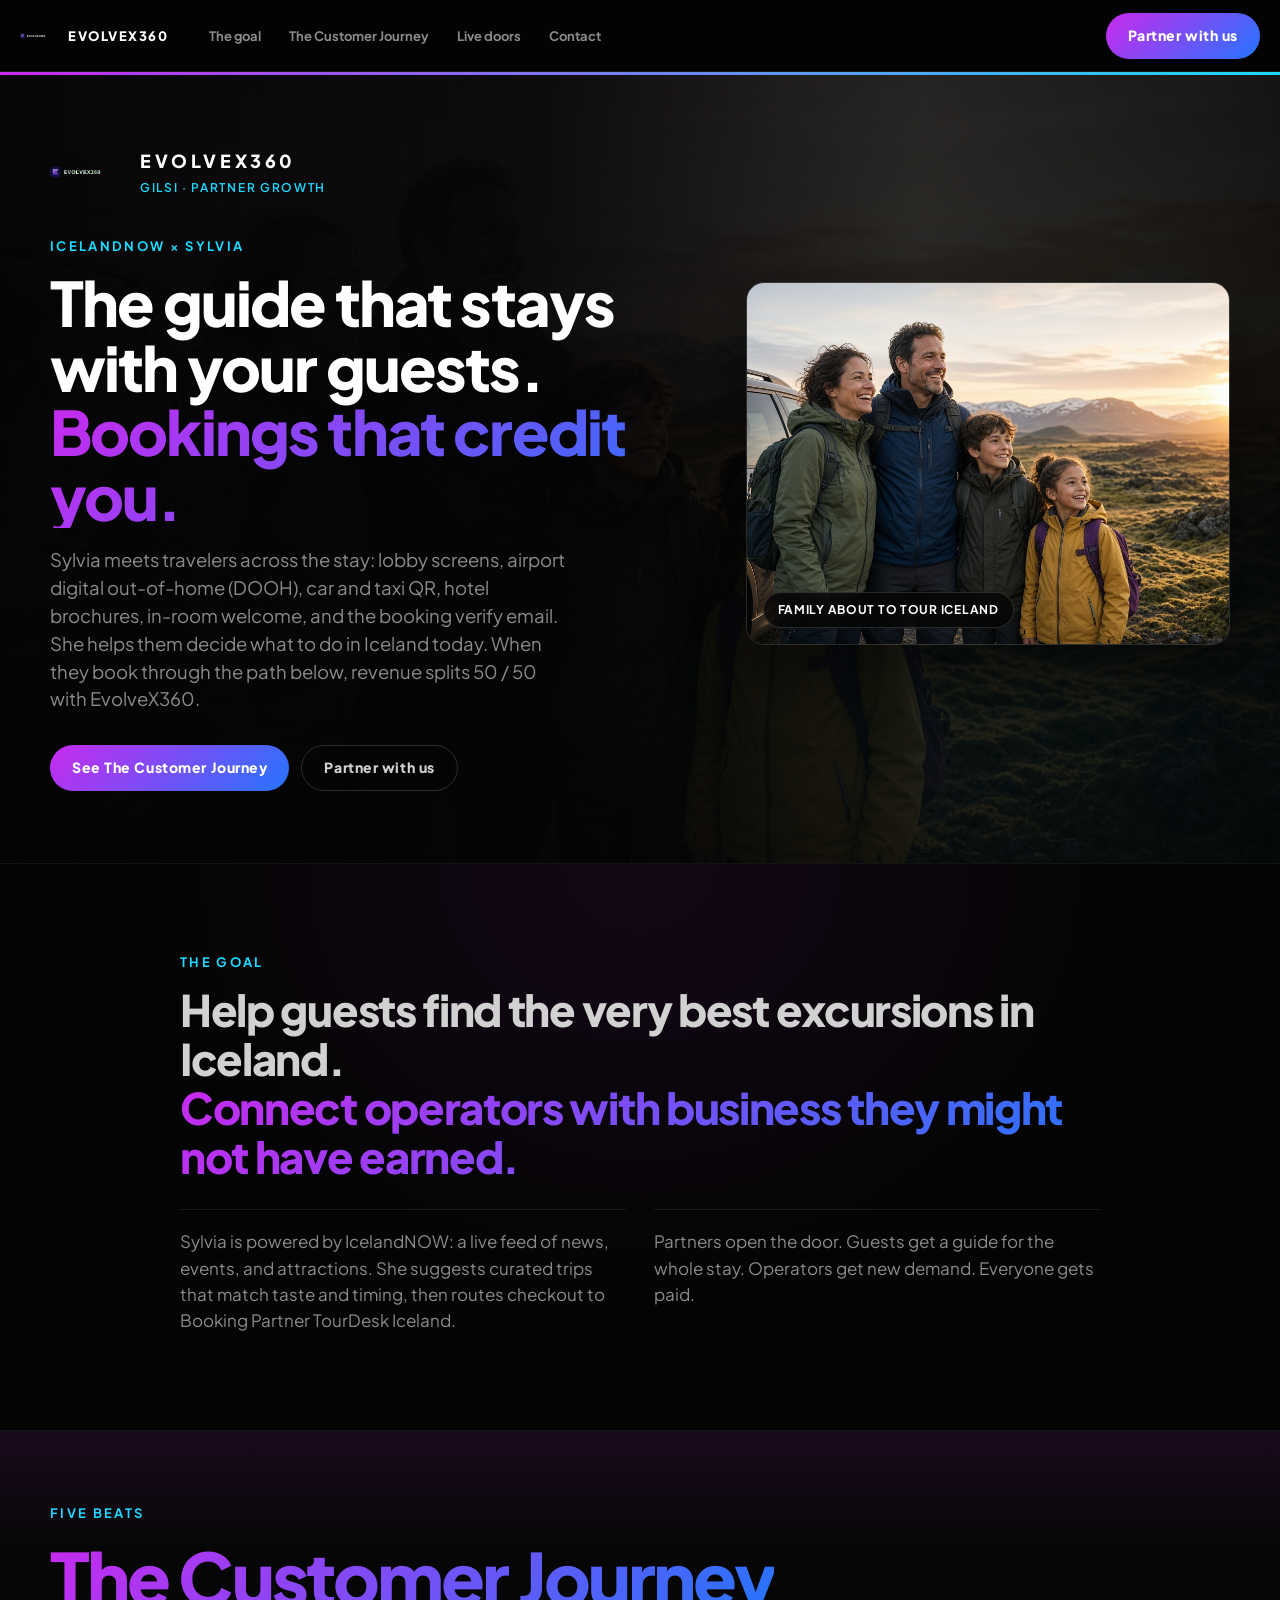
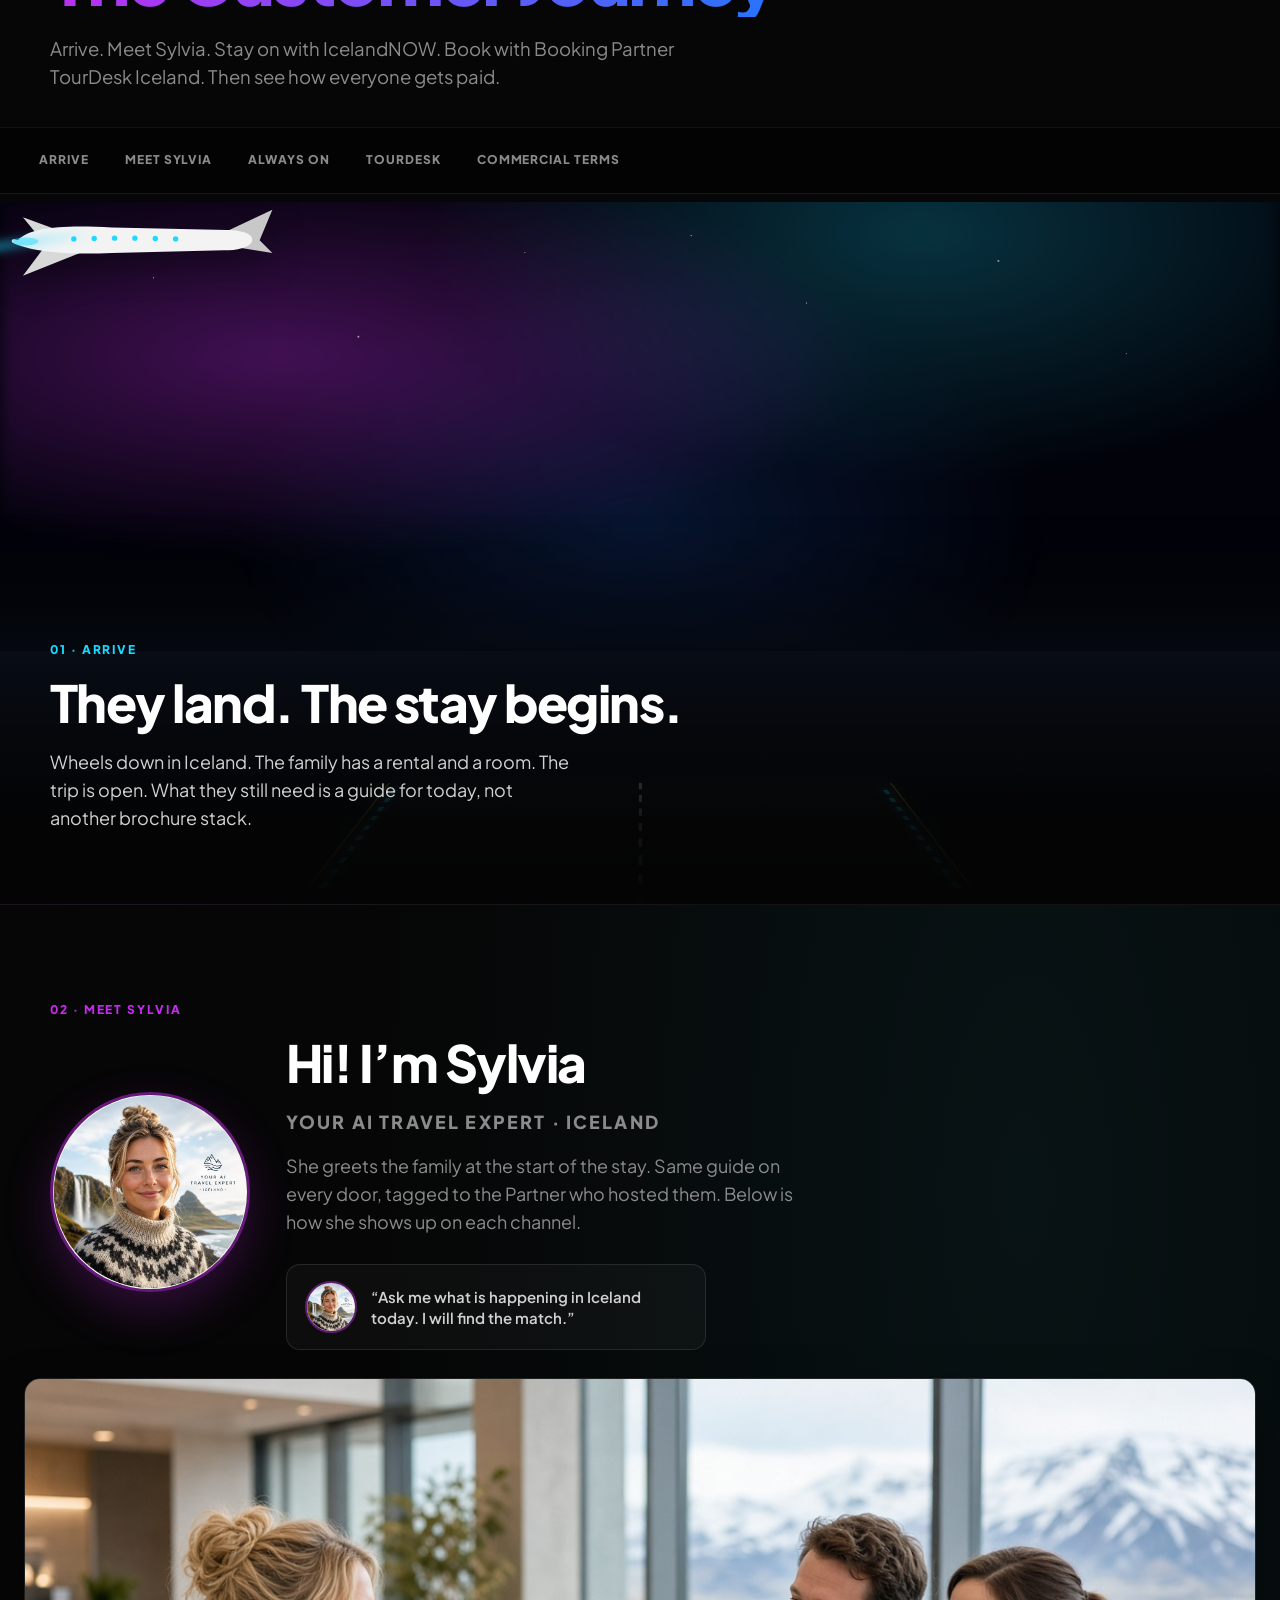
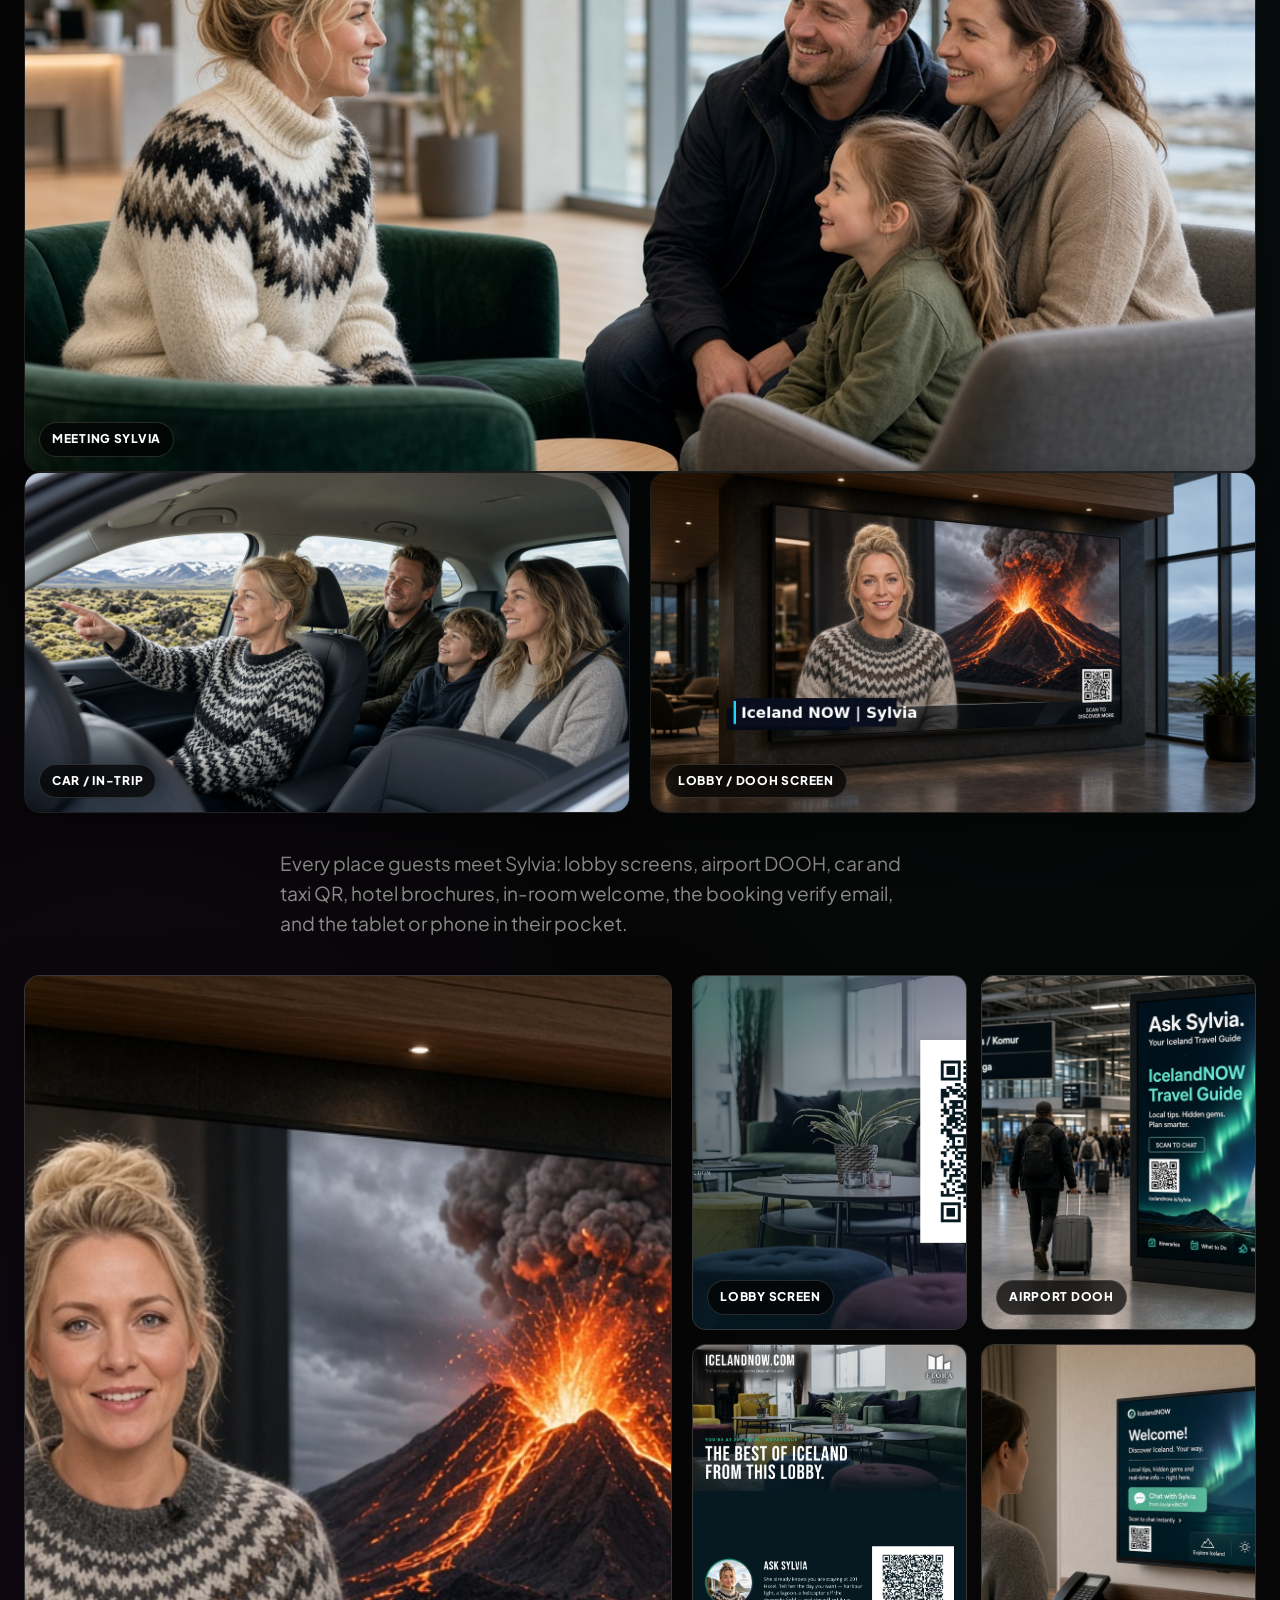
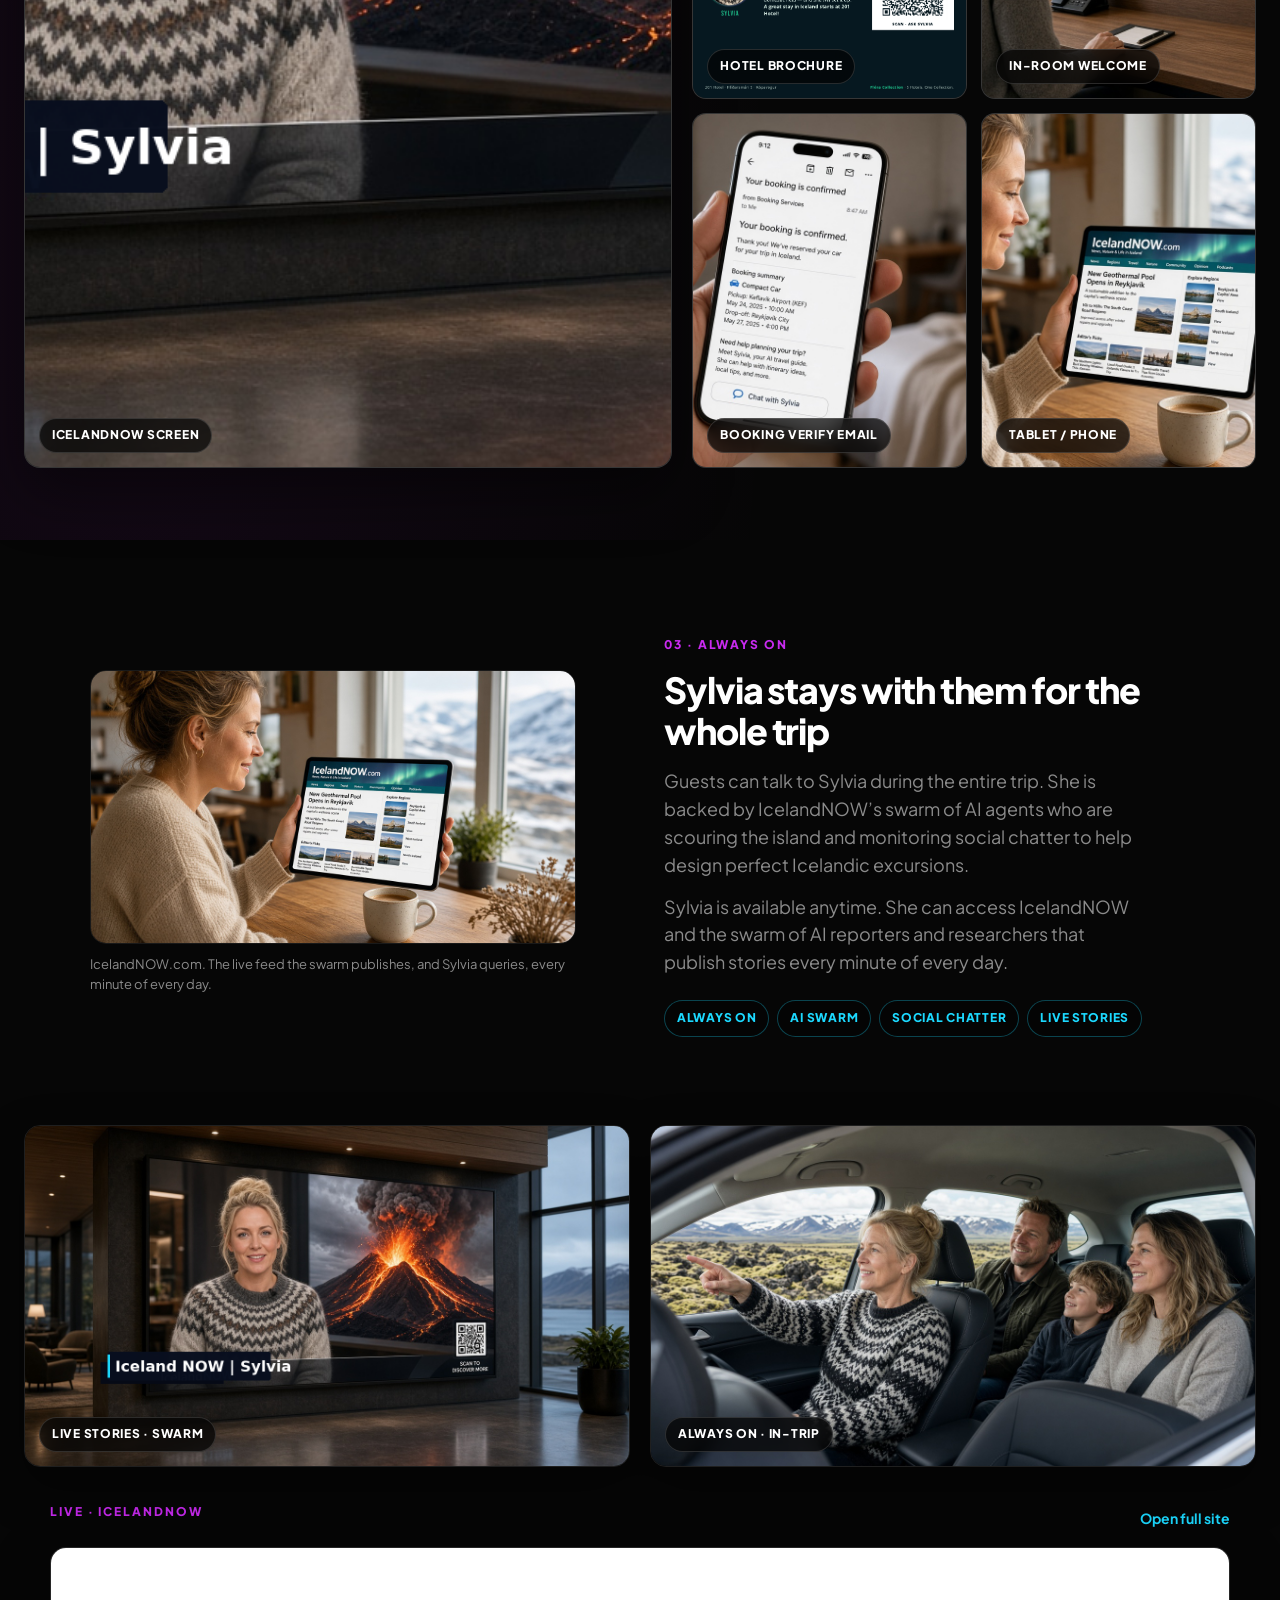
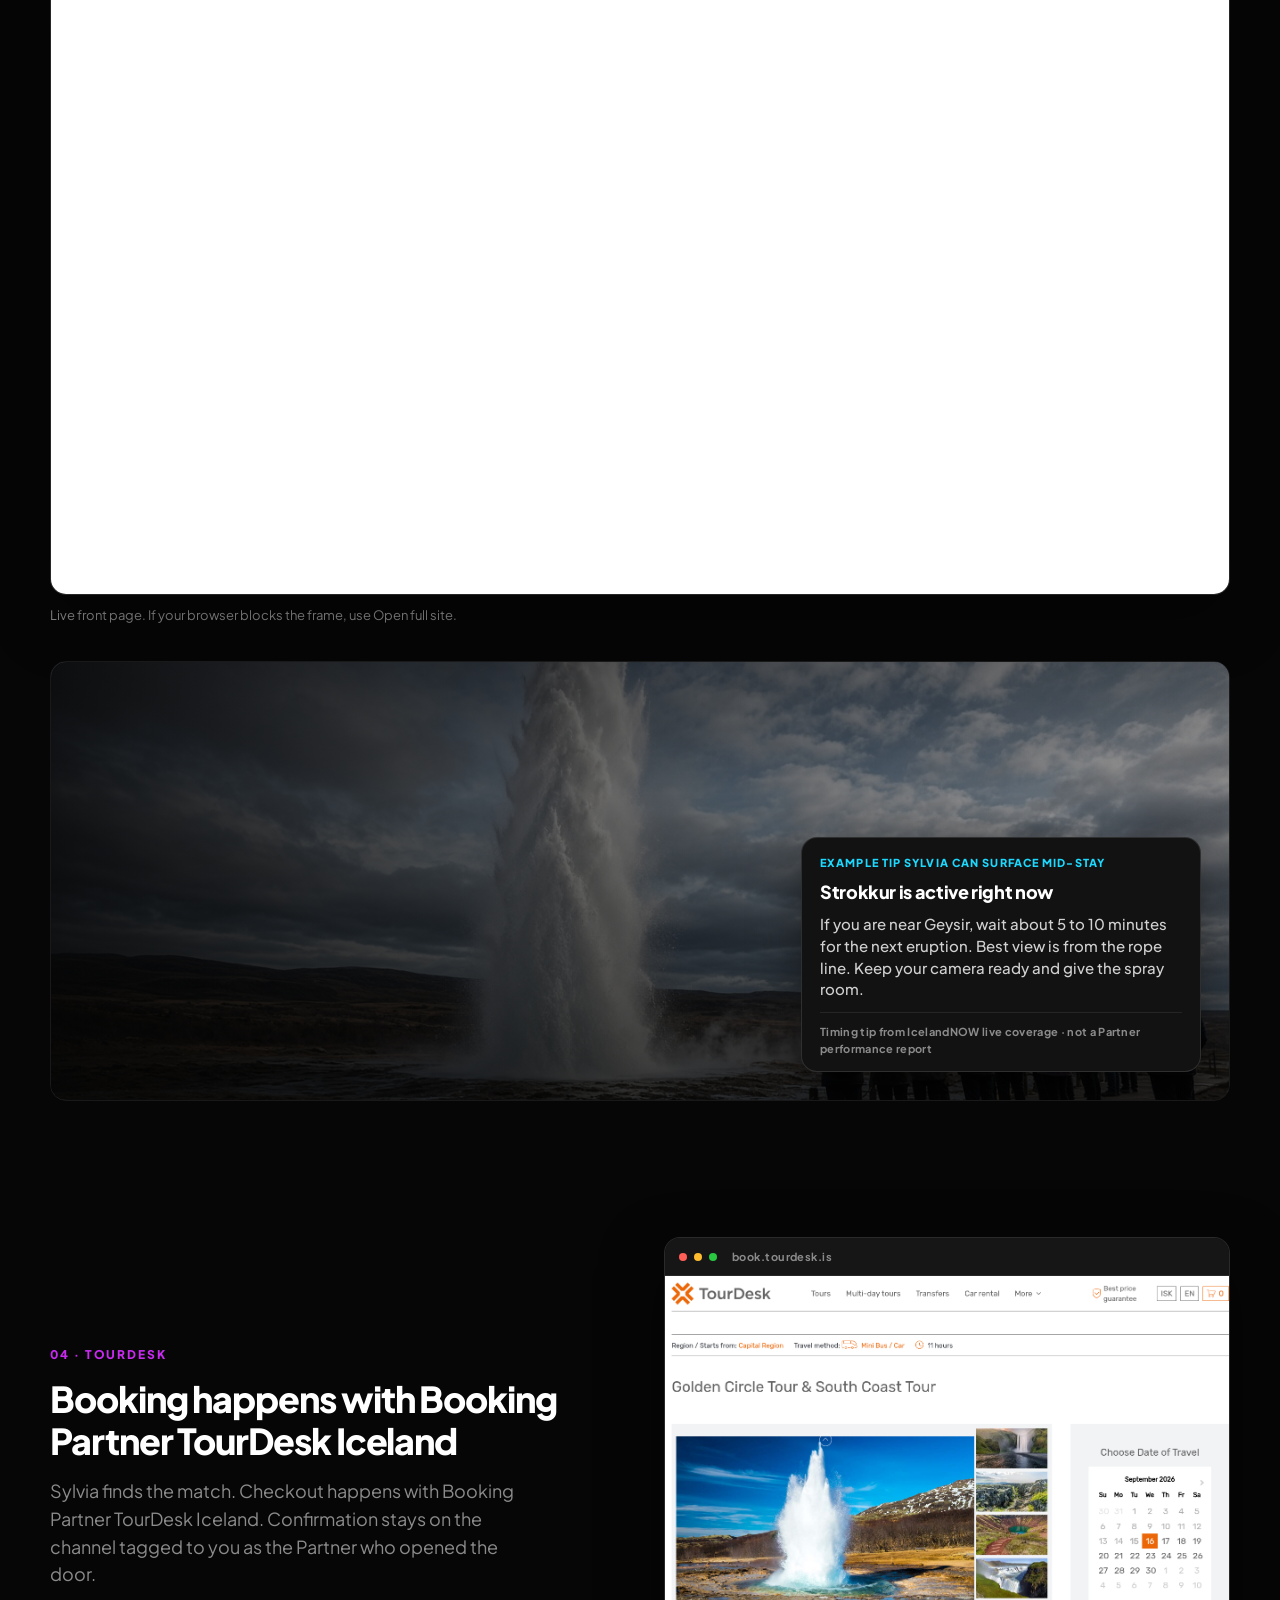
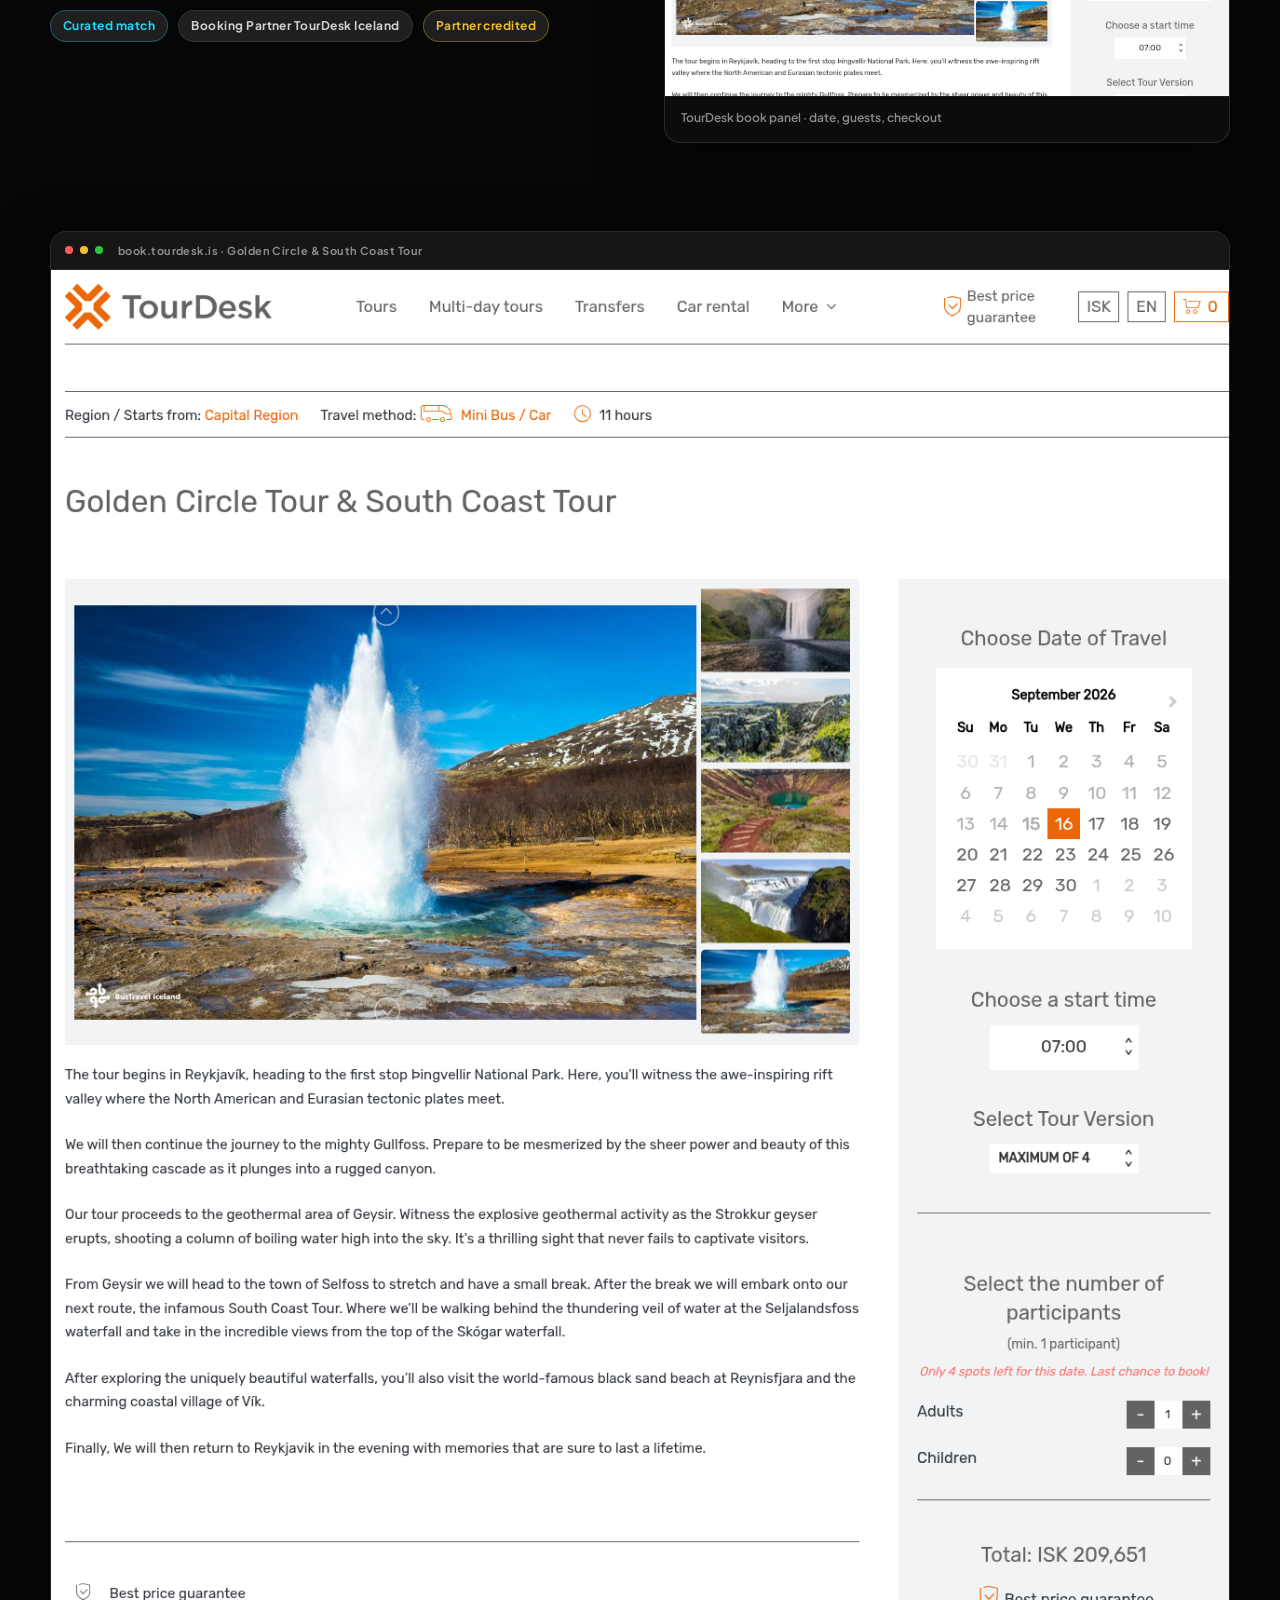
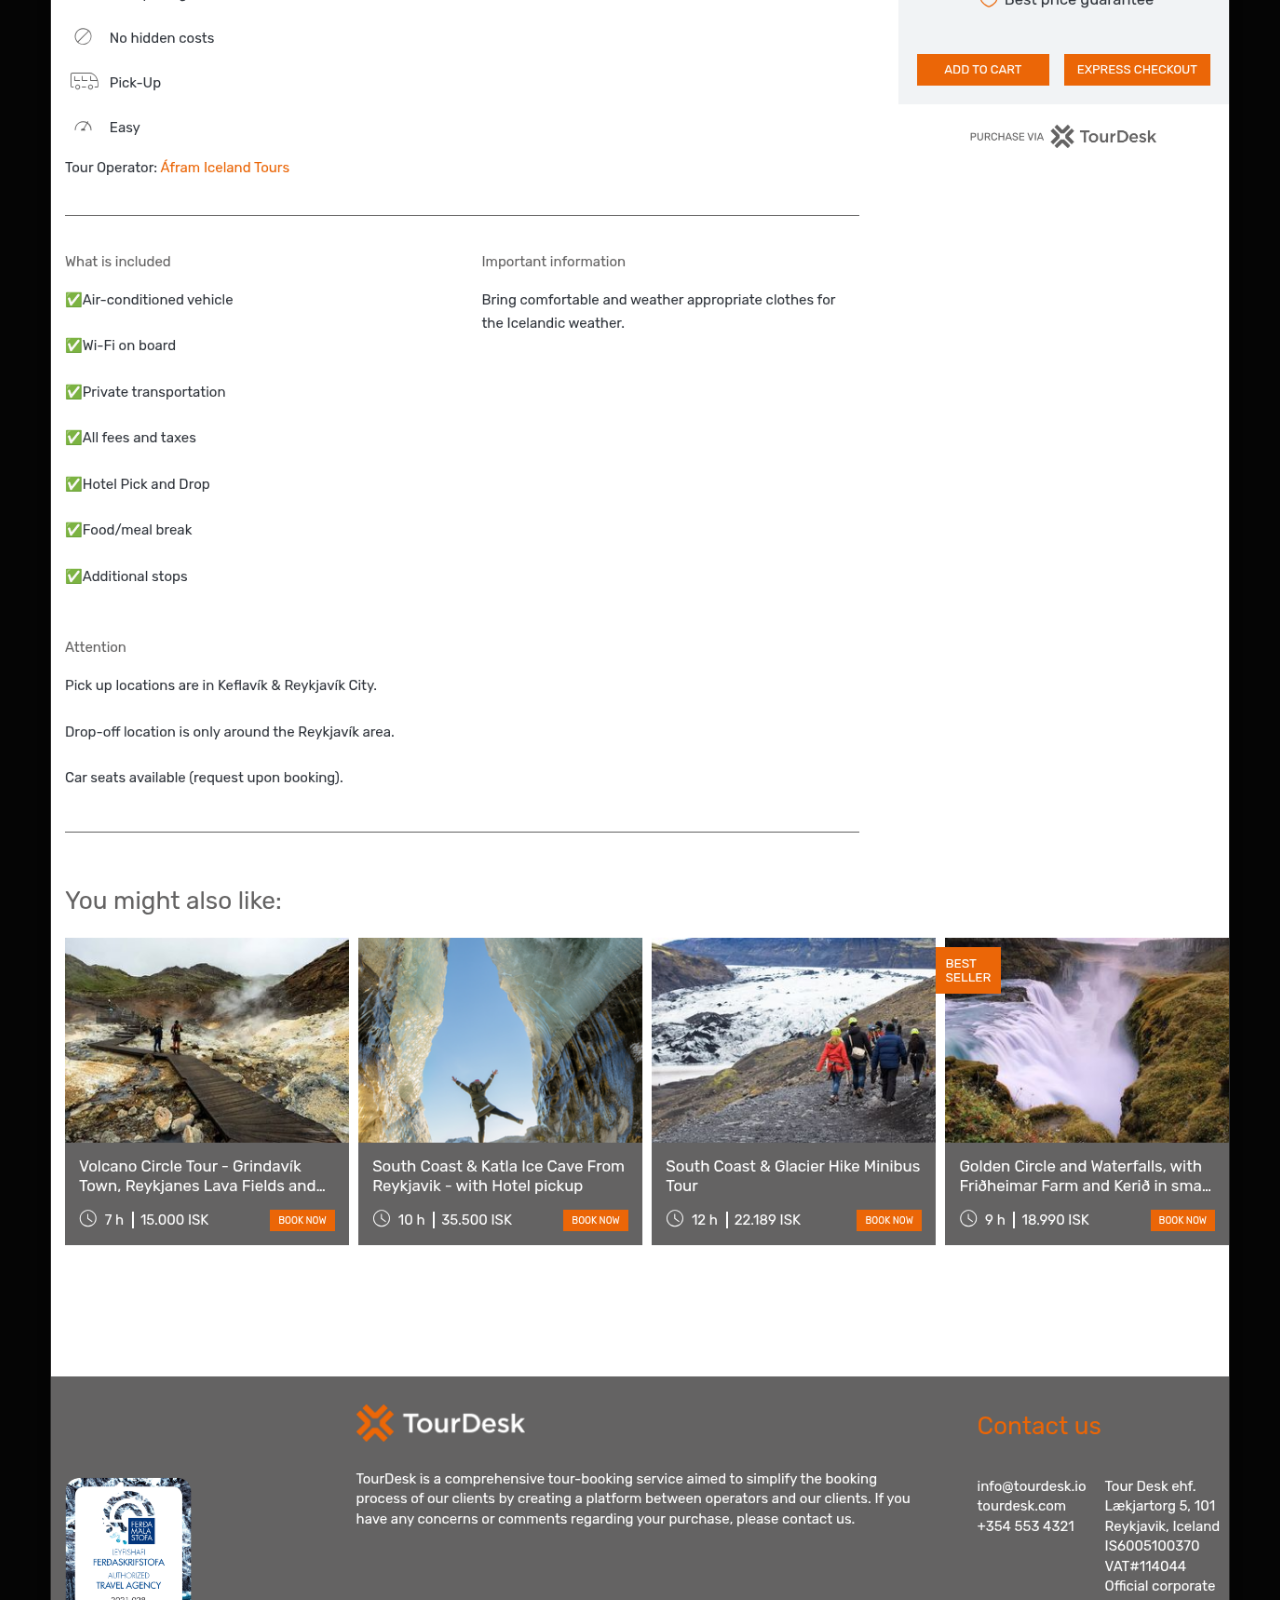
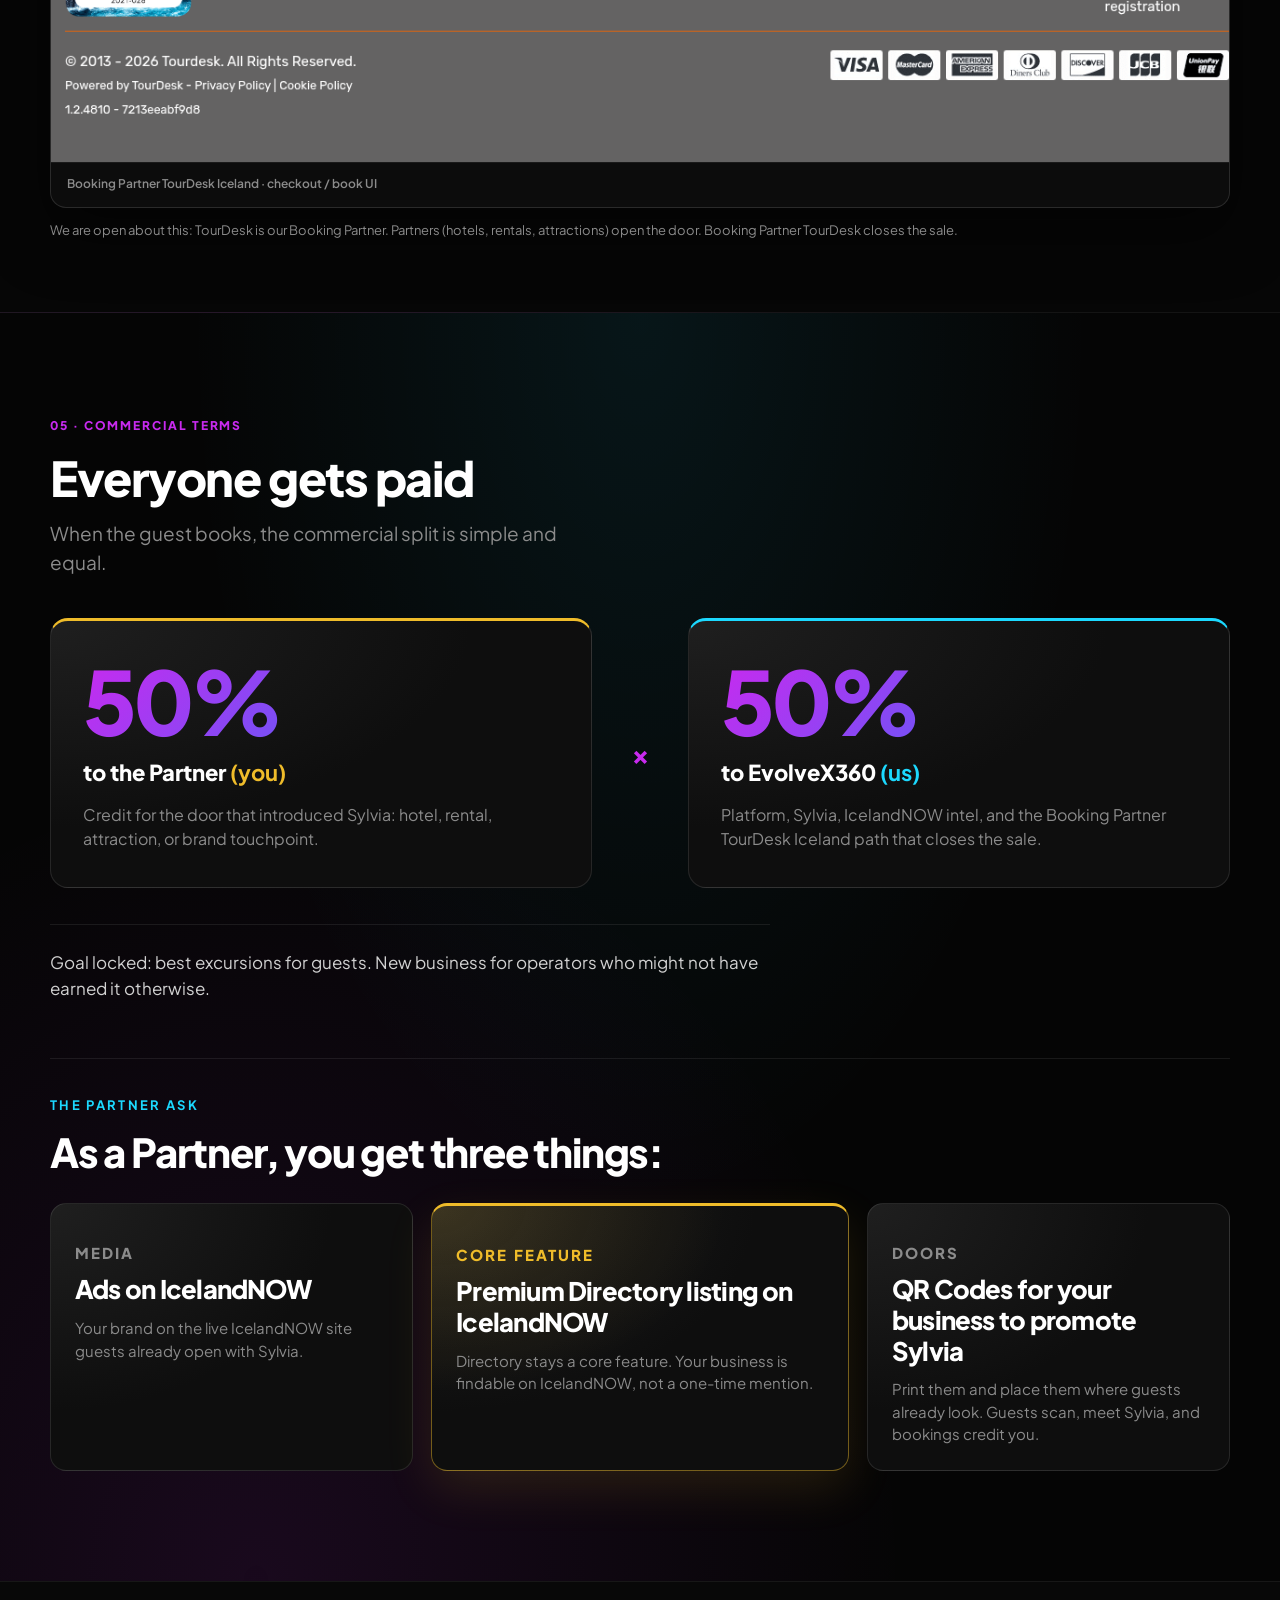
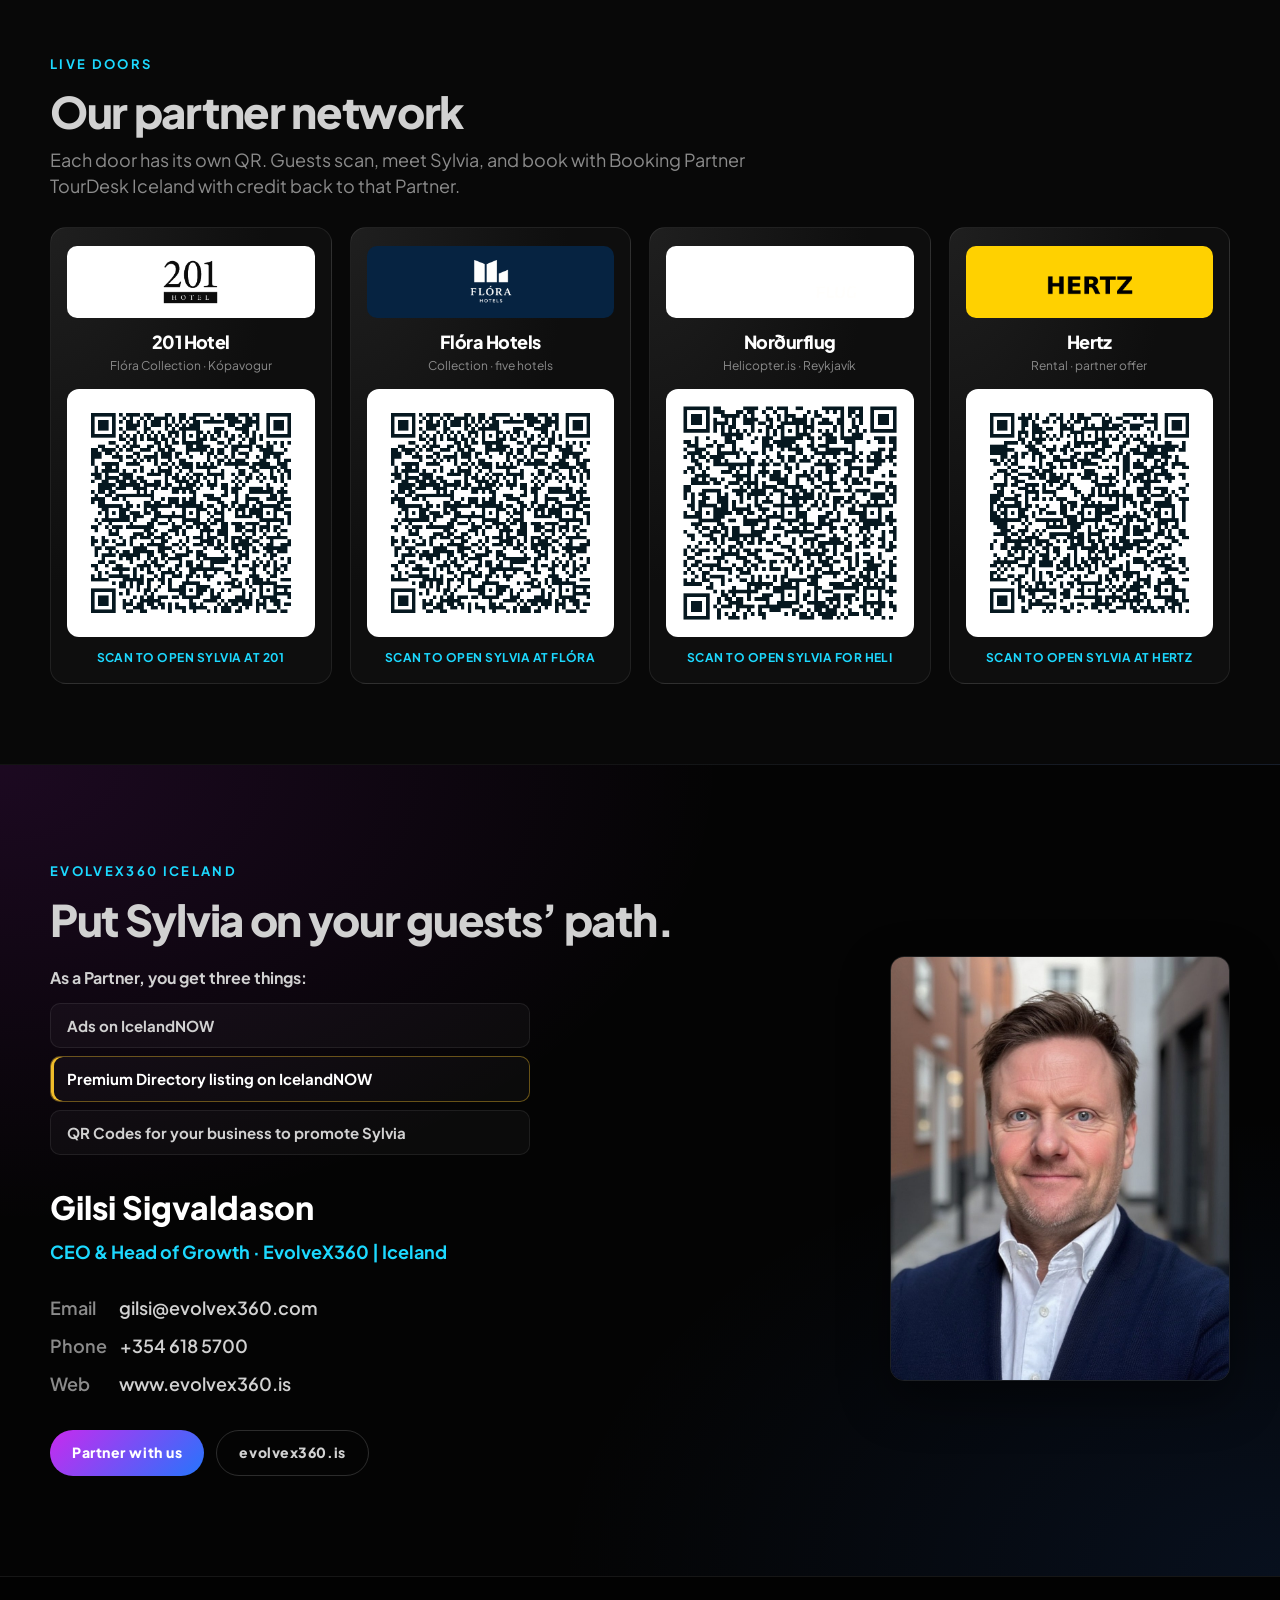
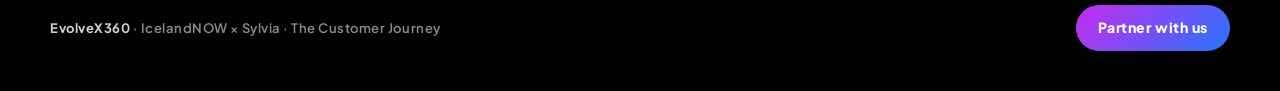
==== icelandnow/index.html @ b0058873 "IcelandNOW: paste Writer FINAL REV2 partner copy Apply locked REV2 section copy to the live five-bea" ====
<!DOCTYPE html>
<html lang="en">
<head>
  <meta charset="utf-8">
  <meta name="viewport" content="width=device-width, initial-scale=1">
  <title>EvolveX360 · IcelandNOW × Sylvia · Partner growth</title>
  <link rel="stylesheet" href="fonts/plus-jakarta.css">
  <link rel="stylesheet" href="landing.css">
</head>
<body>

  <nav class="nav" aria-label="Page navigation">
    <div class="inner">
      <a class="brand" href="#hero">
        <img src="assets/evx-logo-white.png" alt="EvolveX360">
        <span>EVOLVEX360</span>
      </a>
      <div class="links">
        <a href="#goal">The goal</a>
        <a href="#customer-journey">The Customer Journey</a>
        <a href="#proof">Live doors</a>
        <a href="#close">Contact</a>
      </div>
      <a class="btn cta" href="#close">Partner with us</a>
    </div>
  </nav>

  <!-- Compact hero -->
  <header class="hero" id="hero">
    <div class="hero-bg" aria-hidden="true">
      <img src="journey/cj-01-family-iceland.png" alt="">
      <div class="hero-veil"></div>
    </div>
    <div class="wrap hero-grid">
      <div class="hero-copy">
        <div class="logo-lock">
          <img src="assets/evx-logo-white.png" alt="EvolveX360">
          <div>
            <div class="word">EVOLVEX360</div>
            <div class="sub">Gilsi · Partner growth</div>
          </div>
        </div>
        <p class="kicker">IcelandNOW × Sylvia</p>
        <h1>The guide that stays with your guests.<span>Bookings that credit you.</span></h1>
        <p class="lede hero-lede">Sylvia meets travelers across the stay: lobby screens, airport digital out-of-home (DOOH), car and taxi QR, hotel brochures, in-room welcome, and the booking verify email. She helps them decide what to do in Iceland today. When they book through the path below, revenue splits 50 / 50 with EvolveX360.</p>
        <div class="actions">
          <a class="btn" href="#customer-journey">See The Customer Journey</a>
          <a class="btn ghost" href="#close">Partner with us</a>
        </div>
      </div>
      <aside class="hero-visual" aria-hidden="true">
        <img src="journey/cj-01-family-iceland.png" alt="">
        <div class="hero-chip">Family about to tour Iceland</div>
      </aside>
    </div>
  </header>

  <!-- Bridge: the goal -->
  <section class="bridge" id="goal">
    <div class="wrap bridge-inner">
      <p class="kicker">The goal</p>
      <h2>Help guests find the very best excursions in Iceland.<em> Connect operators with business they might not have earned.</em></h2>
      <div class="bridge-split">
        <p>Sylvia is powered by IcelandNOW: a live feed of news, events, and attractions. She suggests curated trips that match taste and timing, then routes checkout to Booking Partner TourDesk Iceland.</p>
        <p>Partners open the door. Guests get a guide for the whole stay. Operators get new demand. Everyone gets paid.</p>
      </div>
    </div>
  </section>

  <!-- THE CUSTOMER JOURNEY - centerpiece -->
  <section class="journey" id="customer-journey">
    <div class="journey-head">
      <div class="wrap">
        <p class="kicker">Five beats</p>
        <h2 class="journey-title">The Customer Journey</h2>
        <p class="lede">Arrive. Meet Sylvia. Stay on with IcelandNOW. Book with Booking Partner TourDesk Iceland. Then see how everyone gets paid.</p>
      </div>
      <nav class="journey-rail" aria-label="The Customer Journey steps">
        <div class="wrap rail-inner">
          <a href="#cj-arrive">Arrive</a>
          <a href="#cj-meet">Meet Sylvia</a>
          <a href="#cj-always">Always on</a>
          <a href="#cj-book">TourDesk</a>
          <a href="#cj-terms">Commercial Terms</a>
        </div>
      </nav>
    </div>

    <!-- 01 · Arrive -->
    <article class="beat beat-arrive" id="cj-arrive">
      <div class="beat-media full arrive-media">
        <div class="arrive-stage" aria-hidden="true">
          <div class="arrive-aurora"></div>
          <div class="arrive-stars"></div>
          <div class="arrive-horizon"></div>
          <div class="arrive-ground">
            <div class="arrive-runway">
              <span class="rw-center"></span>
              <span class="rw-edge left"></span>
              <span class="rw-edge right"></span>
            </div>
          </div>
          <div class="arrive-craft">
            <span class="arrive-beam"></span>
            <svg class="plane-svg" viewBox="0 0 220 64" role="img">
              <title>Aircraft on final approach</title>
              <path d="M78 34 L18 58 L36 34 L18 12 Z" fill="#d8d8d8"/>
              <path d="M176 24 L214 6 L204 30 L214 40 L176 34 Z" fill="#c8c8c8"/>
              <path d="M14 30 C24 20 48 18 88 20 L178 22 C192 22 200 26 198 31 C196 36 186 38 176 38 L88 40 C48 42 22 38 10 32 C8 30 10 28 14 30 Z" fill="#f3f3f3"/>
              <ellipse cx="20" cy="31" rx="10" ry="3.2" fill="#1cd9ff" opacity=".45"/>
              <g fill="#1cd9ff">
                <circle cx="58" cy="29" r="2.1"/>
                <circle cx="74" cy="28.6" r="2.1"/>
                <circle cx="90" cy="28.4" r="2.1"/>
                <circle cx="106" cy="28.4" r="2.1"/>
                <circle cx="122" cy="28.6" r="2.1"/>
                <circle cx="138" cy="29" r="2.1"/>
              </g>
            </svg>
          </div>
        </div>
        <div class="beat-overlay">
          <div class="wrap">
            <span class="beat-label on-dark">01 · Arrive</span>
            <h3>They land. The stay begins.</h3>
            <p>Wheels down in Iceland. The family has a rental and a room. The trip is open. What they still need is a guide for today, not another brochure stack.</p>
          </div>
        </div>
      </div>
    </article>

    <!-- 02 · Meet Sylvia -->
    <article class="beat beat-discover beat-meet" id="cj-meet">
      <div class="wrap meet-hi">
        <span class="beat-label">02 · Meet Sylvia</span>
        <div class="meet-hi-grid">
          <img class="meet-avatar" src="img/sylvia.jpg" alt="Sylvia, IcelandNOW AI travel expert. Blonde, lopapeysa, Kirkjufell behind her.">
          <div class="meet-hi-copy">
            <h3>Hi! I’m Sylvia</h3>
            <p class="meet-id">Your AI travel expert · Iceland</p>
            <p>She greets the family at the start of the stay. Same guide on every door, tagged to the Partner who hosted them. Below is how she shows up on each channel.</p>
            <div class="quote-chip">
              <img src="img/sylvia.jpg" alt="">
              <p>“Ask me what is happening in Iceland today. I will find the match.”</p>
            </div>
          </div>
        </div>
      </div>
      <div class="wrap meet-pair meet-pair-single">
        <figure class="meet-shot meet-hero-still">
          <img src="journey/cj-meet-sylvia-family.png" alt="Sylvia meeting a family in a hotel lobby, Iceland mountains in the window">
          <figcaption>Meeting Sylvia</figcaption>
        </figure>
      </div>
      <div class="wrap meet-pair">
        <figure class="meet-shot">
          <img src="journey/sylvia-suv-family.png" alt="Sylvia in a rental SUV with the family, pointing the way across the Icelandic landscape">
          <figcaption>Car / in-trip</figcaption>
        </figure>
        <figure class="meet-shot">
          <img src="journey/sylvia-news-onscreen-lt.png" alt="Lobby screen with Sylvia as newscaster. Iceland NOW | Sylvia lower third is on the screen, with a QR code">
          <figcaption>Lobby / DOOH screen</figcaption>
        </figure>
      </div>
      <div class="wrap discover-intro">
        <p class="discover-lede">Every place guests meet Sylvia: lobby screens, airport DOOH, car and taxi QR, hotel brochures, in-room welcome, the booking verify email, and the tablet or phone in their pocket.</p>
      </div>
      <div class="wrap discover-mosaic">
        <figure class="discover-feature">
          <img src="journey/sylvia-news-onscreen-lt.png" alt="Sylvia on an IcelandNOW lobby screen with live volcano news. On-screen lower third: Iceland NOW | Sylvia">
          <figcaption>IcelandNOW screen</figcaption>
        </figure>
        <div class="discover-grid">
          <figure class="discover-tile">
            <img src="journey/cj-lobby-screen.png" alt="Lobby screen introducing Sylvia">
            <figcaption>Lobby screen</figcaption>
          </figure>
          <figure class="discover-tile">
            <img src="journey/cj-07-airport-dooh.png" alt="DOOH billboard at the airport featuring Sylvia">
            <figcaption>Airport DOOH</figcaption>
          </figure>
          <figure class="discover-tile">
            <img src="journey/cj-brochure.png" alt="Hotel brochure with Sylvia">
            <figcaption>Hotel brochure</figcaption>
          </figure>
          <figure class="discover-tile">
            <img src="journey/cj-08-room-welcome.png" alt="In-room welcome screen with CTA to Sylvia from IcelandNOW">
            <figcaption>In-room welcome</figcaption>
          </figure>
          <figure class="discover-tile">
            <img src="journey/cj-02-verify-email.png" alt="Booking verify email with Chat with Sylvia">
            <figcaption>Booking verify email</figcaption>
          </figure>
          <figure class="discover-tile">
            <img src="journey/cj-06-icelandnow-tablet.png" alt="Guest opening IcelandNOW on a tablet">
            <figcaption>Tablet / phone</figcaption>
          </figure>
        </div>
      </div>
    </article>

    <!-- 03 · Always on / IcelandNOW swarm -->
    <article class="beat beat-tablet beat-always" id="cj-always">
      <div class="wrap beat-split reverse">
        <div class="beat-copy">
          <span class="beat-label">03 · Always on</span>
          <h3>Sylvia stays with them for the whole trip</h3>
          <p>Guests can talk to Sylvia during the entire trip. She is backed by IcelandNOW’s swarm of AI agents who are scouring the island and monitoring social chatter to help design perfect Icelandic excursions.</p>
          <p>Sylvia is available anytime. She can access IcelandNOW and the swarm of AI reporters and researchers that publish stories every minute of every day.</p>
          <div class="live-tags">
            <span>Always on</span>
            <span>AI swarm</span>
            <span>Social chatter</span>
            <span>Live stories</span>
          </div>
        </div>
        <figure class="beat-art tablet-art">
          <img src="journey/cj-06-icelandnow-tablet.png" alt="Guest scrolling IcelandNOW.com on a tablet">
          <figcaption>IcelandNOW.com. The live feed the swarm publishes, and Sylvia queries, every minute of every day.</figcaption>
        </figure>
      </div>
      <div class="wrap meet-pair always-pair">
        <figure class="meet-shot">
          <img src="journey/sylvia-news-onscreen-lt.png" alt="IcelandNOW lobby screen: Sylvia reporting live volcano news. Lower third Iceland NOW | Sylvia sits in the screen graphic">
          <figcaption>Live stories · swarm</figcaption>
        </figure>
        <figure class="meet-shot">
          <img src="journey/sylvia-suv-family.png" alt="Sylvia with the family in-trip, still guiding from the rental car">
          <figcaption>Always on · in-trip</figcaption>
        </figure>
      </div>
      <div class="wrap live-site-embed">
        <div class="live-site-head">
          <span class="beat-label">Live · IcelandNOW</span>
          <a class="live-site-open" href="https://gwleith234.github.io/sylvialovesiceland/" target="_blank" rel="noopener">Open full site</a>
        </div>
        <div class="live-site-frame">
          <iframe
            title="Live IcelandNOW front page"
            src="https://gwleith234.github.io/sylvialovesiceland/"
            loading="lazy"
            referrerpolicy="no-referrer-when-downgrade"
            sandbox="allow-scripts allow-same-origin allow-popups allow-forms"></iframe>
        </div>
        <p class="live-site-note">Live front page. If your browser blocks the frame, use Open full site.</p>
      </div>
      <div class="wrap live-follow">
        <div class="live-stage compact">
          <img class="live-photo" src="journey/cj-04-geyser-live.png" alt="Geyser eruption with visitors watching">
          <div class="live-veil"></div>
          <aside class="social-pop tip-card" aria-label="Example tip Sylvia can surface mid-stay">
            <p class="tip-label">Example tip Sylvia can surface mid-stay</p>
            <h4 class="tip-title">Strokkur is active right now</h4>
            <p class="tip-body">If you are near Geysir, wait about 5 to 10 minutes for the next eruption. Best view is from the rope line. Keep your camera ready and give the spray room.</p>
            <p class="tip-footer">Timing tip from IcelandNOW live coverage · not a Partner performance report</p>
          </aside>
        </div>
      </div>
    </article>

    <!-- 04 · TourDesk -->
    <article class="beat beat-book" id="cj-book">
      <div class="wrap beat-split">
        <div class="beat-copy">
          <span class="beat-label">04 · TourDesk</span>
          <h3>Booking happens with Booking Partner TourDesk Iceland</h3>
          <p>Sylvia finds the match. Checkout happens with Booking Partner TourDesk Iceland. Confirmation stays on the channel tagged to you as the Partner who opened the door.</p>
          <div class="meta">
            <span class="pill cyan">Curated match</span>
            <span class="pill">Booking Partner TourDesk Iceland</span>
            <span class="pill gold">Partner credited</span>
          </div>
        </div>
        <figure class="shot-frame shot-hero">
          <div class="shot-chrome" aria-hidden="true">
            <span class="shot-dot"></span>
            <span class="shot-dot"></span>
            <span class="shot-dot"></span>
            <span class="shot-url">book.tourdesk.is</span>
          </div>
          <img src="journey/tourdesk-booking-hero.png" alt="TourDesk Iceland book UI: Golden Circle and South Coast Tour, date, time, price, Add to Cart and Express Checkout">
          <figcaption>TourDesk book panel · date, guests, checkout</figcaption>
        </figure>
      </div>
      <div class="wrap book-live">
        <figure class="shot-frame shot-live">
          <div class="shot-chrome" aria-hidden="true">
            <span class="shot-dot"></span>
            <span class="shot-dot"></span>
            <span class="shot-dot"></span>
            <span class="shot-url">book.tourdesk.is · Golden Circle &amp; South Coast Tour</span>
          </div>
          <img src="journey/tourdesk-booking-live.png" alt="TourDesk Iceland checkout and book UI. Full product page for Golden Circle and South Coast Tour with booking panel, price, Add to Cart, and Express Checkout.">
          <figcaption>Booking Partner TourDesk Iceland · checkout / book UI</figcaption>
        </figure>
        <p class="book-support-note">We are open about this: TourDesk is our Booking Partner. Partners (hotels, rentals, attractions) open the door. Booking Partner TourDesk closes the sale.</p>
      </div>
    </article>

    <!-- 05 · Commercial Terms -->
    <article class="beat beat-econ" id="cj-terms">
      <div class="wrap">
        <span class="beat-label">05 · Commercial Terms</span>
        <h3>Everyone gets paid</h3>
        <p class="econ-lede">When the guest books, the commercial split is simple and equal.</p>
        <div class="econ-grid">
          <div class="econ-card partner">
            <div class="econ-pct">50%</div>
            <div class="econ-who">to the Partner <em>(you)</em></div>
            <p>Credit for the door that introduced Sylvia: hotel, rental, attraction, or brand touchpoint.</p>
          </div>
          <div class="econ-divider" aria-hidden="true">
            <span>×</span>
          </div>
          <div class="econ-card us">
            <div class="econ-pct">50%</div>
            <div class="econ-who">to EvolveX360 <em>(us)</em></div>
            <p>Platform, Sylvia, IcelandNOW intel, and the Booking Partner TourDesk Iceland path that closes the sale.</p>
          </div>
        </div>
        <p class="econ-foot">Goal locked: best excursions for guests. New business for operators who might not have earned it otherwise.</p>
        <div class="partner-ask" id="ask">
          <p class="kicker">The partner ask</p>
          <h3>As a Partner, you get three things:</h3>
          <div class="ask-grid">
            <article class="ask-card">
              <p class="ask-label">Media</p>
              <h4>Ads on IcelandNOW</h4>
              <p>Your brand on the live IcelandNOW site guests already open with Sylvia.</p>
            </article>
            <article class="ask-card featured">
              <p class="ask-label">Core feature</p>
              <h4>Premium Directory listing on IcelandNOW</h4>
              <p>Directory stays a core feature. Your business is findable on IcelandNOW, not a one-time mention.</p>
            </article>
            <article class="ask-card">
              <p class="ask-label">Doors</p>
              <h4>QR Codes for your business to promote Sylvia</h4>
              <p>Print them and place them where guests already look. Guests scan, meet Sylvia, and bookings credit you.</p>
            </article>
          </div>
        </div>
      </div>
    </article>
  </section>

  <!-- Live doors · partner network -->
  <section class="proof network" id="proof">
    <div class="wrap">
      <p class="kicker">Live doors</p>
      <h2>Our partner network</h2>
      <p class="network-lede">Each door has its own QR. Guests scan, meet Sylvia, and book with Booking Partner TourDesk Iceland with credit back to that Partner.</p>
      <div class="door-grid">
        <article class="door-card">
          <div class="door-logo light">
            <img src="journey/partners/logo-201.png" alt="201 Hotel">
          </div>
          <h3>201 Hotel</h3>
          <p class="door-meta">Flóra Collection · Kópavogur</p>
          <div class="door-qr">
            <img src="journey/partners/qr-201-door.png" alt="QR for 201 Hotel door">
          </div>
          <p class="door-scan">Scan to open Sylvia at 201</p>
        </article>
        <article class="door-card">
          <div class="door-logo dark">
            <img src="journey/partners/logo-flora.png" alt="Flóra Hotels">
          </div>
          <h3>Flóra Hotels</h3>
          <p class="door-meta">Collection · five hotels</p>
          <div class="door-qr">
            <img src="journey/partners/qr-201-door.png" alt="QR for Flóra / 201 door">
          </div>
          <p class="door-scan">Scan to open Sylvia at Flóra</p>
        </article>
        <article class="door-card">
          <div class="door-logo light">
            <img src="journey/partners/logo-nordurflug.png" alt="Norðurflug Helicopter">
          </div>
          <h3>Norðurflug</h3>
          <p class="door-meta">Helicopter.is · Reykjavík</p>
          <div class="door-qr">
            <img src="journey/partners/qr-nordurflug-door.png" alt="QR for Norðurflug door">
          </div>
          <p class="door-scan">Scan to open Sylvia for heli</p>
        </article>
        <article class="door-card">
          <div class="door-logo hertz">
            <img src="journey/partners/logo-hertz.png" alt="Hertz">
          </div>
          <h3>Hertz</h3>
          <p class="door-meta">Rental · partner offer</p>
          <div class="door-qr">
            <img src="journey/partners/qr-hertz-door.png" alt="QR for Hertz door">
          </div>
          <p class="door-scan">Scan to open Sylvia at Hertz</p>
        </article>
      </div>
    </div>
  </section>

  <!-- Close -->
  <section class="close" id="close">
    <div class="wrap close-grid">
      <div>
        <p class="kicker">EvolveX360 Iceland</p>
        <h2>Put Sylvia on your guests’ path.</h2>
        <p class="close-ask-lead">As a Partner, you get three things:</p>
        <ul class="close-ask">
          <li>Ads on IcelandNOW</li>
          <li class="core">Premium Directory listing on IcelandNOW</li>
          <li>QR Codes for your business to promote Sylvia</li>
        </ul>
        <div class="name">Gilsi Sigvaldason</div>
        <div class="role">CEO &amp; Head of Growth · EvolveX360 | Iceland</div>
        <div class="lines">
          <div class="line"><span>Email</span> gilsi@evolvex360.com</div>
          <div class="line"><span>Phone</span> +354 618 5700</div>
          <div class="line"><span>Web</span> www.evolvex360.is</div>
        </div>
        <div class="close-actions">
          <a class="btn" href="mailto:gilsi@evolvex360.com">Partner with us</a>
          <a class="btn ghost" href="https://www.evolvex360.is" target="_blank" rel="noopener">evolvex360.is</a>
        </div>
      </div>
      <img class="gilsi" src="assets/gilsi.jpg" alt="Gilsi Sigvaldason">
    </div>
  </section>

  <footer class="site-footer">
    <div class="inner">
      <p class="brand-line"><strong>EvolveX360</strong> · IcelandNOW × Sylvia · The Customer Journey</p>
      <a class="btn" href="mailto:gilsi@evolvex360.com">Partner with us</a>
    </div>
  </footer>

  <script>
    (function () {
      var links = document.querySelectorAll(".nav .links a");
      var rail = document.querySelectorAll(".journey-rail a");
      var sections = [];
      links.forEach(function (a) {
        var id = a.getAttribute("href");
        if (id && id.charAt(0) === "#") {
          var el = document.querySelector(id);
          if (el) sections.push({ el: el, a: a });
        }
      });
      var beats = [];
      rail.forEach(function (a) {
        var id = a.getAttribute("href");
        if (id && id.charAt(0) === "#") {
          var el = document.querySelector(id);
          if (el) beats.push({ el: el, a: a });
        }
      });
      function onScroll() {
        var y = window.scrollY || window.pageYOffset;
        var probe = y + 110;
        var active = null;
        sections.forEach(function (s) {
          if (s.el.offsetTop <= probe) active = s;
        });
        links.forEach(function (a) { a.classList.remove("active"); });
        if (active) active.a.classList.add("active");

        var activeBeat = null;
        beats.forEach(function (s) {
          if (s.el.offsetTop <= probe + 40) activeBeat = s;
        });
        rail.forEach(function (a) { a.classList.remove("active"); });
        if (activeBeat) activeBeat.a.classList.add("active");
      }
      window.addEventListener("scroll", onScroll, { passive: true });
      window.addEventListener("resize", onScroll);
      onScroll();
    })();
  </script>
</body>
</html>
---- icelandnow/fonts/plus-jakarta.css ----
@font-face {
  font-family: "Plus Jakarta Sans";
  font-style: normal;
  font-weight: 400 800;
  font-display: swap;
  src: url("PlusJakartaSans-latin-wght.woff2") format("woff2"),
       url("PlusJakartaSans-variable.ttf") format("truetype");
}
---- icelandnow/landing.css ----
:root {
  --bg: #040404;
  --surface: #0e0e0e;
  --raised: #1f1f1f;
  --purple: #c82aef;
  --cyan: #1cd9ff;
  --blue: #2575fc;
  --gold: #efbc2a;
  --heading: #d1d1d1;
  --body: #8b8b8b;
  --white: #ffffff;
  --hertz: #FFD100;
  --hero: linear-gradient(135deg, #c82aef, #2575fc);
  --bar: linear-gradient(90deg, #c82aef, #1cd9ff);
  --font: "Plus Jakarta Sans", "Segoe UI", sans-serif;
  --nav-h: 72px;
  --max: 1180px;
  --wide: 1320px;
}

*, *::before, *::after { box-sizing: border-box; }

html {
  scroll-behavior: smooth;
  scroll-padding-top: calc(var(--nav-h) + 12px);
}

body {
  margin: 0;
  padding: 0;
  background: var(--bg);
  color: var(--body);
  font-family: var(--font);
  font-size: 18px;
  line-height: 1.55;
  -webkit-font-smoothing: antialiased;
}

img { max-width: 100%; height: auto; display: block; }
a { color: inherit; text-decoration: none; }
p { margin: 0; }
ul { margin: 0; padding: 0; list-style: none; }

h1, h2, h3 {
  font-weight: 800;
  letter-spacing: -.03em;
  color: var(--white);
  margin: 0;
}
h1 { font-size: clamp(36px, 4.8vw, 64px); line-height: 1.05; }
h2 { font-size: clamp(28px, 3.4vw, 44px); line-height: 1.12; color: var(--heading); }
h3 { font-size: clamp(26px, 2.8vw, 36px); line-height: 1.15; }
h1 span, h2 em {
  font-style: normal;
  display: block;
  background: var(--hero);
  -webkit-background-clip: text;
  background-clip: text;
  color: transparent;
}

.wrap {
  width: min(100% - 48px, var(--max));
  margin-inline: auto;
}

.kicker {
  margin: 0 0 14px;
  font-size: 13px;
  font-weight: 700;
  letter-spacing: .18em;
  text-transform: uppercase;
  color: var(--cyan);
}

.lede {
  margin-top: 18px;
  font-size: clamp(17px, 1.45vw, 20px);
  line-height: 1.5;
  color: var(--body);
  max-width: 640px;
}

.meta {
  display: flex;
  gap: 10px;
  flex-wrap: wrap;
  margin-top: 22px;
}
.pill {
  display: inline-flex;
  align-items: center;
  height: 32px;
  padding: 0 12px;
  border-radius: 100px;
  background: var(--raised);
  border: 1px solid rgba(255,255,255,.08);
  color: var(--heading);
  font-size: 12px;
  font-weight: 700;
  letter-spacing: .04em;
}
.pill.gold { color: var(--gold); border-color: rgba(239,188,42,.35); }
.pill.cyan { color: var(--cyan); border-color: rgba(28,217,255,.3); }

.btn {
  display: inline-flex;
  align-items: center;
  justify-content: center;
  height: 46px;
  padding: 0 22px;
  border-radius: 100px;
  font-size: 14px;
  font-weight: 800;
  letter-spacing: .04em;
  background: var(--hero);
  color: var(--white);
  border: none;
  cursor: pointer;
  transition: transform .15s ease, box-shadow .15s ease;
  white-space: nowrap;
}
.btn:hover {
  transform: translateY(-1px);
  box-shadow: 0 10px 28px rgba(200,42,239,.35);
}
.btn.ghost {
  background: transparent;
  border: 1px solid rgba(255,255,255,.16);
  color: var(--heading);
}
.btn.ghost:hover {
  border-color: var(--cyan);
  color: var(--white);
  box-shadow: none;
}

/* ---------- Nav ---------- */
.nav {
  position: sticky;
  top: 0;
  z-index: 100;
  height: var(--nav-h);
  background: rgba(4,4,4,.9);
  backdrop-filter: blur(16px);
  -webkit-backdrop-filter: blur(16px);
  border-bottom: 1px solid rgba(255,255,255,.08);
}
.nav .inner {
  height: var(--nav-h);
  width: min(100% - 40px, var(--wide));
  margin-inline: auto;
  display: flex;
  align-items: center;
  gap: 20px;
}
.nav .brand {
  display: flex;
  align-items: center;
  gap: 12px;
  flex-shrink: 0;
}
.nav .brand img { width: 36px; height: 36px; object-fit: contain; }
.nav .brand span {
  font-size: 13px;
  font-weight: 800;
  letter-spacing: .12em;
  color: var(--white);
}
.nav .links {
  display: flex;
  align-items: center;
  gap: 4px;
  flex: 1;
  overflow-x: auto;
  scrollbar-width: none;
  margin-left: 8px;
}
.nav .links::-webkit-scrollbar { display: none; }
.nav .links a {
  font-size: 13px;
  font-weight: 700;
  color: var(--body);
  padding: 8px 12px;
  border-radius: 8px;
  white-space: nowrap;
  transition: color .15s, background .15s;
}
.nav .links a:hover,
.nav .links a.active {
  color: var(--white);
  background: rgba(255,255,255,.06);
}
.nav .cta { flex-shrink: 0; }

/* ---------- Hero (compact) ---------- */
.hero {
  position: relative;
  overflow: hidden;
  padding: 64px 0 72px;
  border-bottom: 1px solid rgba(255,255,255,.06);
}
.hero::before {
  content: "";
  position: absolute;
  left: 0; right: 0; top: 0;
  height: 3px;
  background: var(--bar);
  z-index: 3;
}
.hero-bg {
  position: absolute;
  inset: 0;
  z-index: 0;
  pointer-events: none;
}
.hero-bg img {
  width: 100%;
  height: 100%;
  object-fit: cover;
  object-position: 70% center;
  opacity: .28;
  filter: saturate(1.05);
}
.hero-veil {
  position: absolute;
  inset: 0;
  background:
    linear-gradient(90deg, rgba(4,4,4,.96) 0%, rgba(4,4,4,.88) 42%, rgba(4,4,4,.45) 72%, rgba(4,4,4,.72) 100%),
    radial-gradient(ellipse at 10% 0%, rgba(200,42,239,.18), transparent 45%),
    radial-gradient(ellipse at 90% 80%, rgba(28,217,255,.1), transparent 40%);
}
.hero-grid {
  position: relative;
  z-index: 1;
  display: grid;
  grid-template-columns: 1.15fr 0.85fr;
  gap: 40px;
  align-items: center;
}
.logo-lock {
  display: flex;
  align-items: center;
  gap: 18px;
  margin-bottom: 28px;
}
.logo-lock img { width: 72px; height: 72px; object-fit: contain; }
.logo-lock .word {
  font-size: 18px;
  font-weight: 800;
  letter-spacing: .2em;
  color: var(--white);
}
.logo-lock .sub {
  margin-top: 4px;
  font-size: 12px;
  font-weight: 600;
  letter-spacing: .14em;
  text-transform: uppercase;
  color: var(--cyan);
}
.hero-lede { max-width: 520px; }
.hero .actions {
  display: flex;
  gap: 12px;
  flex-wrap: wrap;
  margin-top: 32px;
}
.hero-visual {
  position: relative;
  border-radius: 18px;
  overflow: hidden;
  border: 1px solid rgba(255,255,255,.12);
  box-shadow: 0 28px 70px rgba(0,0,0,.55);
  aspect-ratio: 4 / 3;
}
.hero-visual img {
  width: 100%;
  height: 100%;
  object-fit: cover;
  object-position: center 40%;
}
.hero-chip {
  position: absolute;
  left: 16px;
  bottom: 16px;
  padding: 8px 14px;
  border-radius: 100px;
  background: rgba(4,4,4,.72);
  backdrop-filter: blur(10px);
  border: 1px solid rgba(255,255,255,.14);
  font-size: 12px;
  font-weight: 700;
  letter-spacing: .06em;
  text-transform: uppercase;
  color: var(--white);
}

/* ---------- Bridge ---------- */
.bridge {
  position: relative;
  padding: 88px 0 96px;
  background:
    radial-gradient(ellipse at 50% 0%, rgba(200,42,239,.08), transparent 55%),
    var(--bg);
}
.bridge-inner { max-width: 920px; }
.bridge h2 { max-width: 900px; }
.bridge-split {
  display: grid;
  grid-template-columns: 1fr 1fr;
  gap: 28px;
  margin-top: 28px;
}
.bridge-split p {
  font-size: 17px;
  line-height: 1.55;
  color: var(--body);
  padding-top: 18px;
  border-top: 1px solid rgba(255,255,255,.08);
}

/* ---------- Customer Journey chapter ---------- */
.journey {
  position: relative;
  background: #060606;
  border-top: 1px solid rgba(255,255,255,.06);
}
.journey-head {
  padding: 72px 0 0;
  position: relative;
}
.journey-head::before {
  content: "";
  position: absolute;
  left: 0; right: 0; top: 0;
  height: 120px;
  background: linear-gradient(180deg, rgba(200,42,239,.1), transparent);
  pointer-events: none;
}
.journey-title {
  font-size: clamp(40px, 6vw, 72px);
  color: var(--white);
  letter-spacing: -.04em;
  background: var(--hero);
  -webkit-background-clip: text;
  background-clip: text;
  color: transparent;
  display: inline-block;
}
.journey-head .lede { max-width: 680px; }

.journey-rail {
  position: sticky;
  top: var(--nav-h);
  z-index: 40;
  margin-top: 36px;
  background: rgba(4,4,4,.92);
  backdrop-filter: blur(14px);
  -webkit-backdrop-filter: blur(14px);
  border-top: 1px solid rgba(255,255,255,.06);
  border-bottom: 1px solid rgba(255,255,255,.08);
}
.rail-inner {
  display: flex;
  gap: 6px;
  overflow-x: auto;
  scrollbar-width: none;
  padding: 12px 0;
  width: min(100% - 48px, var(--wide));
}
.rail-inner::-webkit-scrollbar { display: none; }
.journey-rail a {
  flex-shrink: 0;
  font-size: 12px;
  font-weight: 800;
  letter-spacing: .08em;
  text-transform: uppercase;
  color: var(--body);
  padding: 10px 14px;
  border-radius: 100px;
  border: 1px solid transparent;
  transition: color .15s, background .15s, border-color .15s;
}
.journey-rail a:hover,
.journey-rail a.active {
  color: var(--white);
  background: rgba(200,42,239,.14);
  border-color: rgba(200,42,239,.35);
}

.beat { position: relative; }
.beat-label {
  display: inline-block;
  margin-bottom: 14px;
  font-size: 12px;
  font-weight: 800;
  letter-spacing: .16em;
  text-transform: uppercase;
  color: var(--purple);
}
.beat-label.on-dark { color: var(--cyan); }
.beat-copy p {
  margin-top: 16px;
  font-size: 18px;
  line-height: 1.55;
  color: var(--body);
  max-width: 480px;
}
.beat-points {
  margin-top: 22px;
  display: grid;
  gap: 10px;
}
.beat-points li {
  position: relative;
  padding-left: 18px;
  font-size: 15px;
  font-weight: 600;
  color: var(--heading);
}
.beat-points li::before {
  content: "";
  position: absolute;
  left: 0;
  top: 8px;
  width: 8px;
  height: 8px;
  border-radius: 50%;
  background: var(--cyan);
  box-shadow: 0 0 0 3px rgba(28,217,255,.18);
}
.beat-figure {
  border-radius: 16px;
  overflow: hidden;
  border: 1px solid rgba(255,255,255,.1);
  box-shadow: 0 24px 60px rgba(0,0,0,.5);
  background: var(--raised);
}
.beat-figure img {
  width: 100%;
  height: 100%;
  object-fit: cover;
}
.beat-figure.phone {
  aspect-ratio: 4 / 5;
  max-height: 560px;
}
.beat-figure.wide { aspect-ratio: 16 / 11; }
.beat-split {
  display: grid;
  grid-template-columns: 1fr 1fr;
  gap: 48px;
  align-items: center;
  padding: 88px 0;
}
.beat-split.reverse .beat-copy { order: 2; }
.beat-split.reverse .beat-figure { order: 1; }

/* Arrive: full-bleed landing */
.beat-arrive { margin-top: 8px; }
.beat-media.full {
  position: relative;
  min-height: 78vh;
  display: flex;
  align-items: flex-end;
  overflow: hidden;
}
.beat-media.full > img {
  position: absolute;
  inset: 0;
  width: 100%;
  height: 100%;
  object-fit: cover;
  object-position: center 35%;
}
.arrive-media { background: #02030a; }
.arrive-stage {
  position: absolute;
  inset: 0;
  overflow: hidden;
  z-index: 0;
  pointer-events: none;
}
.arrive-aurora {
  position: absolute;
  inset: -10% 0 30%;
  background:
    radial-gradient(ellipse at 22% 40%, rgba(200,42,239,.32), transparent 42%),
    radial-gradient(ellipse at 72% 18%, rgba(28,217,255,.22), transparent 38%),
    radial-gradient(ellipse at 50% 70%, rgba(37,117,252,.16), transparent 45%);
  animation: aurora-drift 14s ease-in-out infinite alternate;
  filter: blur(8px);
}
.arrive-stars {
  position: absolute;
  inset: 0 0 40%;
  background-image:
    radial-gradient(1px 1px at 12% 18%, #fff, transparent),
    radial-gradient(1.5px 1.5px at 28% 32%, #fff, transparent),
    radial-gradient(1px 1px at 41% 12%, rgba(255,255,255,.7), transparent),
    radial-gradient(1px 1px at 63% 24%, #fff, transparent),
    radial-gradient(1.5px 1.5px at 78% 14%, #fff, transparent),
    radial-gradient(1px 1px at 88% 36%, rgba(255,255,255,.65), transparent),
    radial-gradient(1px 1px at 54% 8%, #fff, transparent);
  opacity: .7;
}
.arrive-horizon {
  position: absolute;
  left: 0; right: 0; bottom: 28%;
  height: 18%;
  background: linear-gradient(180deg, transparent, rgba(8,16,28,.55) 60%, #070b12);
}
.arrive-ground {
  position: absolute;
  left: 0; right: 0; bottom: 0;
  height: 36%;
  background:
    linear-gradient(180deg, #0a1220 0%, #05070c 100%);
  perspective: 600px;
}
.arrive-runway {
  position: absolute;
  left: 50%;
  bottom: 0;
  width: min(54vw, 720px);
  height: 100%;
  transform: translateX(-50%) rotateX(62deg);
  transform-origin: bottom center;
  background: #141820;
  border-left: 3px solid rgba(239,188,42,.55);
  border-right: 3px solid rgba(239,188,42,.55);
  box-shadow: 0 0 48px rgba(28,217,255,.08);
}
.rw-center {
  position: absolute;
  left: 50%;
  top: 0; bottom: 0;
  width: 4px;
  transform: translateX(-50%);
  background: repeating-linear-gradient(
    180deg,
    #f2f2f2 0 18px,
    transparent 18px 34px
  );
  opacity: .85;
}
.rw-edge {
  position: absolute;
  top: 8%;
  bottom: 4%;
  width: 6px;
  background: repeating-linear-gradient(
    180deg,
    #1cd9ff 0 10px,
    transparent 10px 22px
  );
  animation: rw-blink 1.1s steps(2, end) infinite;
  filter: drop-shadow(0 0 6px #1cd9ff);
}
.rw-edge.left { left: 10px; }
.rw-edge.right { right: 10px; animation-delay: .55s; }
.arrive-craft {
  position: absolute;
  width: min(28vw, 280px);
  animation: plane-land 8.5s ease-in-out infinite;
  filter: drop-shadow(0 10px 18px rgba(0,0,0,.45));
  z-index: 2;
}
.plane-svg { width: 100%; height: auto; display: block; }
.arrive-beam {
  position: absolute;
  left: -8%;
  top: 42%;
  width: 42%;
  height: 10px;
  background: linear-gradient(90deg, rgba(28,217,255,.55), transparent);
  filter: blur(4px);
  transform: rotate(-8deg);
}
@keyframes aurora-drift {
  from { transform: translate3d(-2%, 0, 0) scale(1); }
  to { transform: translate3d(3%, -2%, 0) scale(1.06); }
}
@keyframes rw-blink {
  0%, 100% { opacity: .35; }
  50% { opacity: 1; }
}
@keyframes plane-land {
  0% {
    top: 10%;
    left: 62%;
    transform: scale(.52) rotate(-16deg);
    opacity: 0;
  }
  8% { opacity: 1; }
  62% {
    top: 42%;
    left: 28%;
    transform: scale(.92) rotate(-9deg);
    opacity: 1;
  }
  84% {
    top: 52%;
    left: 18%;
    transform: scale(1.05) rotate(-5deg);
    opacity: 1;
  }
  100% {
    top: 54%;
    left: 16%;
    transform: scale(1.08) rotate(-4deg);
    opacity: 0;
  }
}
@media (prefers-reduced-motion: reduce) {
  .arrive-aurora,
  .rw-edge,
  .arrive-craft { animation: none; }
  .arrive-craft {
    top: 46%;
    left: 22%;
    transform: scale(1) rotate(-6deg);
    opacity: 1;
  }
}
.beat-overlay {
  position: relative;
  z-index: 1;
  width: 100%;
  padding: 120px 0 72px;
  background: linear-gradient(180deg, transparent 0%, rgba(4,4,4,.35) 35%, rgba(4,4,4,.92) 78%, #040404 100%);
}
.beat-overlay h3 {
  font-size: clamp(32px, 4vw, 52px);
  max-width: 640px;
}
.beat-overlay p {
  margin-top: 16px;
  max-width: 520px;
  font-size: 18px;
  color: var(--heading);
}

/* Talk quote chip */
.quote-chip {
  display: flex;
  gap: 14px;
  align-items: center;
  margin-top: 28px;
  padding: 16px 18px;
  border-radius: 14px;
  background: rgba(255,255,255,.03);
  border: 1px solid rgba(255,255,255,.1);
  max-width: 420px;
}
.quote-chip img {
  width: 52px;
  height: 52px;
  border-radius: 50%;
  object-fit: cover;
  object-position: center 15%;
  flex-shrink: 0;
  border: 2px solid rgba(200,42,239,.45);
}
.quote-chip p {
  margin: 0;
  font-size: 15px;
  font-weight: 600;
  color: var(--heading);
  line-height: 1.4;
  max-width: none;
}

/* Live IcelandNOW full-bleed */
.beat-live { margin: 24px 0 0; }
.live-stage {
  position: relative;
  min-height: 78vh;
  display: flex;
  align-items: center;
  overflow: hidden;
}
.live-photo {
  position: absolute;
  inset: 0;
  width: 100%;
  height: 100%;
  object-fit: cover;
  object-position: center 40%;
}
.live-veil {
  position: absolute;
  inset: 0;
  background:
    linear-gradient(90deg, rgba(4,4,4,.88) 0%, rgba(4,4,4,.55) 48%, rgba(4,4,4,.35) 100%),
    linear-gradient(180deg, rgba(4,4,4,.25), transparent 30%, rgba(4,4,4,.55) 100%);
}
.live-content {
  position: relative;
  z-index: 1;
  display: grid;
  grid-template-columns: 1.1fr 0.9fr;
  gap: 40px;
  align-items: center;
  padding: 80px 0;
  width: min(100% - 48px, var(--wide));
}
.live-copy h3 {
  font-size: clamp(30px, 3.6vw, 46px);
  max-width: 520px;
}
.live-copy p {
  margin-top: 16px;
  font-size: 18px;
  color: var(--heading);
  max-width: 460px;
}
.live-tags {
  display: flex;
  flex-wrap: wrap;
  gap: 8px;
  margin-top: 24px;
}
.live-tags span {
  font-size: 12px;
  font-weight: 800;
  letter-spacing: .06em;
  text-transform: uppercase;
  padding: 8px 12px;
  border-radius: 100px;
  background: rgba(4,4,4,.55);
  border: 1px solid rgba(28,217,255,.3);
  color: var(--cyan);
}

.social-pop {
  width: min(100%, 400px);
  justify-self: end;
  background: #121212;
  border: 1px solid rgba(255,255,255,.12);
  border-radius: 16px;
  padding: 16px 18px 14px;
  box-shadow: 0 22px 48px rgba(0,0,0,.5);
}
.social-pop .tip-label {
  margin: 0 0 10px;
  font-size: 11px;
  font-weight: 800;
  letter-spacing: .1em;
  text-transform: uppercase;
  color: var(--cyan);
}
.social-pop .tip-title {
  margin: 0;
  font-size: 18px;
  font-weight: 800;
  letter-spacing: -.02em;
  color: var(--white);
  line-height: 1.25;
}
.social-pop .tip-body {
  margin: 10px 0 0;
  font-size: 15px;
  line-height: 1.45;
  color: var(--heading);
  font-weight: 500;
}
.social-pop .tip-footer {
  margin-top: 12px;
  padding-top: 10px;
  border-top: 1px solid rgba(255,255,255,.08);
  font-size: 11px;
  font-weight: 700;
  letter-spacing: .03em;
  color: var(--body);
}

/* Economics */
.beat-econ {
  padding: 96px 0 110px;
  background:
    radial-gradient(ellipse at 50% 0%, rgba(28,217,255,.08), transparent 50%),
    radial-gradient(ellipse at 20% 100%, rgba(200,42,239,.1), transparent 45%),
    #050505;
  border-top: 1px solid rgba(255,255,255,.06);
}
.beat-econ h3 {
  font-size: clamp(32px, 4vw, 48px);
}
.econ-lede {
  margin-top: 14px;
  font-size: 19px;
  color: var(--body);
  max-width: 520px;
}
.econ-grid {
  display: grid;
  grid-template-columns: 1fr auto 1fr;
  gap: 24px;
  align-items: stretch;
  margin-top: 40px;
}
.econ-card {
  padding: 36px 32px;
  border-radius: 18px;
  background: radial-gradient(at 0% 0%, #1f1f1f 0%, #0e0e0e 55%);
  border: 1px solid rgba(255,255,255,.1);
}
.econ-card.partner { border-top: 3px solid var(--gold); }
.econ-card.us { border-top: 3px solid var(--cyan); }
.econ-pct {
  font-size: clamp(56px, 7vw, 88px);
  font-weight: 800;
  letter-spacing: -.05em;
  line-height: 1;
  background: var(--hero);
  -webkit-background-clip: text;
  background-clip: text;
  color: transparent;
}
.econ-who {
  margin-top: 10px;
  font-size: 22px;
  font-weight: 800;
  color: var(--white);
}
.econ-who em {
  font-style: normal;
  color: var(--cyan);
  font-weight: 700;
}
.econ-card.partner .econ-who em { color: var(--gold); }
.econ-card p {
  margin-top: 14px;
  font-size: 16px;
  line-height: 1.5;
  color: var(--body);
}
.econ-divider {
  display: grid;
  place-items: center;
  width: 48px;
  font-size: 28px;
  font-weight: 800;
  color: var(--purple);
}
.econ-foot {
  margin-top: 36px;
  font-size: 17px;
  color: var(--heading);
  max-width: 720px;
  padding-top: 24px;
  border-top: 1px solid rgba(255,255,255,.08);
}

.partner-ask {
  margin-top: 56px;
  padding-top: 36px;
  border-top: 1px solid rgba(255,255,255,.08);
}
.partner-ask h3 {
  font-size: clamp(28px, 3.2vw, 40px);
  max-width: 720px;
}
.ask-grid {
  display: grid;
  grid-template-columns: 1fr 1.15fr 1fr;
  gap: 18px;
  align-items: stretch;
  margin-top: 28px;
}
.ask-card {
  padding: 26px 24px 24px;
  border-radius: 16px;
  background: radial-gradient(at 0% 0%, #1f1f1f 0%, #0e0e0e 55%);
  border: 1px solid rgba(255,255,255,.1);
}
.ask-card.featured {
  border: 1px solid rgba(239,188,42,.45);
  border-top: 3px solid var(--gold);
  box-shadow: 0 18px 48px rgba(239,188,42,.12);
  background:
    radial-gradient(ellipse at 0% 0%, rgba(239,188,42,.14), transparent 50%),
    radial-gradient(at 0% 0%, #1f1f1f 0%, #0e0e0e 55%);
}
.ask-label {
  font-size: 11px;
  font-weight: 800;
  letter-spacing: .14em;
  text-transform: uppercase;
  color: var(--cyan);
  margin-bottom: 10px;
}
.ask-card.featured .ask-label { color: var(--gold); }
.ask-card h4 {
  margin: 0;
  font-size: clamp(20px, 2vw, 26px);
  font-weight: 800;
  letter-spacing: -.03em;
  line-height: 1.2;
  color: var(--white);
}
.ask-card p {
  margin-top: 12px;
  font-size: 15px;
  line-height: 1.5;
  color: var(--body);
}

.close-ask-lead {
  margin-top: 22px;
  font-size: 16px;
  font-weight: 700;
  color: var(--heading);
}
.close-ask {
  margin: 12px 0 0;
  padding: 0;
  list-style: none;
  display: grid;
  gap: 8px;
  max-width: 480px;
}
.close-ask li {
  position: relative;
  padding: 10px 14px 10px 16px;
  border-radius: 10px;
  background: rgba(255,255,255,.03);
  border: 1px solid rgba(255,255,255,.08);
  font-size: 15px;
  font-weight: 700;
  color: var(--heading);
}
.close-ask li.core {
  border-color: rgba(239,188,42,.4);
  color: var(--white);
  box-shadow: inset 3px 0 0 var(--gold);
}

/* ---------- Proof strip (light, not slide-like) ---------- */
.proof {
  padding: 72px 0 80px;
  border-top: 1px solid rgba(255,255,255,.06);
  background: #080808;
}
.proof h2 { margin-bottom: 8px; }
.proof-row {
  display: grid;
  grid-template-columns: 1fr 1fr;
  gap: 28px;
  margin-top: 32px;
}
.proof-item {
  display: grid;
  grid-template-columns: 140px 1fr;
  gap: 22px;
  align-items: center;
  padding: 22px;
  border-radius: 16px;
  background: rgba(255,255,255,.02);
  border: 1px solid rgba(255,255,255,.07);
}
.proof-art {
  border-radius: 12px;
  overflow: hidden;
  background: #061820;
  border: 1px solid rgba(255,255,255,.08);
  aspect-ratio: 1;
  display: grid;
  place-items: center;
  padding: 10px;
}
.proof-art img {
  width: 100%;
  height: 100%;
  object-fit: contain;
}
.proof-item h3 {
  font-size: 22px;
  margin-bottom: 8px;
}
.proof-item p {
  font-size: 15px;
  line-height: 1.45;
  color: var(--body);
}

/* ---------- Close ---------- */
.close {
  padding: 96px 0 100px;
  border-top: 1px solid rgba(255,255,255,.06);
  background:
    radial-gradient(ellipse at 0% 0%, rgba(200,42,239,.12), transparent 40%),
    radial-gradient(ellipse at 100% 100%, rgba(37,117,252,.1), transparent 40%),
    var(--bg);
}
.close-grid {
  display: grid;
  grid-template-columns: 1fr 340px;
  gap: 56px;
  align-items: center;
}
.close .name {
  margin-top: 28px;
  font-size: 32px;
  font-weight: 800;
  color: var(--white);
}
.close .role {
  margin-top: 6px;
  font-size: 18px;
  font-weight: 700;
  color: var(--cyan);
}
.close .lines {
  margin-top: 28px;
  display: grid;
  gap: 10px;
}
.close .line {
  font-size: 18px;
  font-weight: 600;
  color: var(--heading);
}
.close .line span {
  color: var(--body);
  margin-right: 10px;
  display: inline-block;
  min-width: 56px;
}
.gilsi {
  width: 100%;
  max-width: 340px;
  aspect-ratio: 4 / 5;
  object-fit: cover;
  object-position: center 20%;
  border-radius: 14px;
  border: 1px solid rgba(255,255,255,.1);
  box-shadow: 0 18px 50px rgba(0,0,0,.45);
}
.close-actions {
  display: flex;
  gap: 12px;
  flex-wrap: wrap;
  margin-top: 32px;
}

.site-footer {
  border-top: 1px solid rgba(255,255,255,.08);
  padding: 28px 0 40px;
  background: #020202;
}
.site-footer .inner {
  width: min(100% - 48px, var(--max));
  margin-inline: auto;
  display: flex;
  align-items: center;
  justify-content: space-between;
  gap: 20px;
  flex-wrap: wrap;
}
.site-footer .brand-line {
  font-size: 13px;
  font-weight: 600;
  letter-spacing: .04em;
  color: var(--body);
}
.site-footer .brand-line strong { color: var(--heading); }

/* ---------- Responsive ---------- */
@media (max-width: 1100px) {
  .hero-grid,
  .beat-split,
  .live-content,
  .proof-row,
  .close-grid,
  .ask-grid { grid-template-columns: 1fr; }
  .beat-split.reverse .beat-copy,
  .beat-split.reverse .beat-figure { order: unset; }
  .beat-figure.phone { max-height: none; aspect-ratio: 4 / 5; max-width: 420px; }
  .social-pop { justify-self: start; }
  .econ-grid { grid-template-columns: 1fr; }
  .econ-divider { width: auto; padding: 4px 0; transform: rotate(90deg); }
  .proof-item { grid-template-columns: 120px 1fr; }
  .gilsi { max-width: 280px; }
}

@media (max-width: 860px) {
  :root { --nav-h: 64px; }
  .nav .links { display: none; }
  .hero { padding: 48px 0 56px; }
  .hero-visual { display: none; }
  .bridge-split { grid-template-columns: 1fr; }
  .beat-split { padding: 64px 0; gap: 28px; }
  .beat-media.full { min-height: 60vh; }
  .live-stage { min-height: 70vh; }
  .proof-item { grid-template-columns: 1fr; }
}

@media (max-width: 520px) {
  .wrap, .live-content, .rail-inner { width: min(100% - 32px, var(--max)); }
  .hero .actions .btn { width: 100%; }
}

/* Discover Sylvia mosaic */
.beat-discover {
  padding: 88px 0 72px;
  border-top: 1px solid rgba(255,255,255,.05);
  background:
    radial-gradient(ellipse at 80% 10%, rgba(28,217,255,.06), transparent 45%),
    radial-gradient(ellipse at 10% 90%, rgba(200,42,239,.07), transparent 40%),
    #060606;
}
.discover-intro {
  max-width: 720px;
  margin-bottom: 36px;
}
.discover-lede {
  margin-top: 16px;
  font-size: clamp(17px, 1.5vw, 20px);
  line-height: 1.55;
  color: var(--body);
  max-width: 640px;
}
.discover-mosaic {
  width: min(100% - 48px, var(--wide));
  display: grid;
  grid-template-columns: 1.15fr 1fr;
  gap: 20px;
  align-items: stretch;
}
.discover-feature {
  margin: 0;
  position: relative;
  border-radius: 16px;
  overflow: hidden;
  border: 1px solid rgba(255,255,255,.1);
  box-shadow: 0 24px 60px rgba(0,0,0,.45);
  background: var(--raised);
  min-height: 420px;
}
.discover-feature img {
  width: 100%;
  height: 100%;
  object-fit: cover;
  object-position: center;
  min-height: 420px;
}
.discover-feature figcaption,
.discover-tile figcaption {
  position: absolute;
  left: 14px;
  bottom: 14px;
  padding: 7px 12px;
  border-radius: 100px;
  background: rgba(4,4,4,.72);
  backdrop-filter: blur(10px);
  border: 1px solid rgba(255,255,255,.14);
  font-size: 12px;
  font-weight: 800;
  letter-spacing: .06em;
  text-transform: uppercase;
  color: var(--white);
}
.discover-grid {
  display: grid;
  grid-template-columns: 1fr 1fr;
  grid-template-rows: repeat(3, minmax(140px, 1fr));
  gap: 14px;
}
.beat-meet .discover-intro { margin-top: 36px; }
.discover-tile {
  margin: 0;
  position: relative;
  border-radius: 14px;
  overflow: hidden;
  border: 1px solid rgba(255,255,255,.1);
  background: var(--raised);
  min-height: 140px;
}
.discover-tile img {
  width: 100%;
  height: 100%;
  object-fit: cover;
  min-height: 140px;
}
.discover-tile-email {
  grid-column: auto;
}
.discover-tile-email img {
  object-fit: cover;
  object-position: center top;
}

@media (max-width: 1100px) {
  .discover-mosaic { grid-template-columns: 1fr; }
  .discover-feature { min-height: 360px; }
  .discover-feature img { min-height: 360px; }
  .discover-grid {
    grid-template-columns: 1fr 1fr;
    grid-template-rows: auto;
  }
  .discover-tile-email { grid-column: auto; }
}

@media (max-width: 860px) {
  .beat-discover { padding: 64px 0 56px; }
  .discover-mosaic { width: min(100% - 32px, var(--wide)); gap: 14px; }
  .discover-feature { min-height: 280px; }
  .discover-feature img { min-height: 280px; }
}

@media (max-width: 520px) {
  .discover-grid { grid-template-columns: 1fr; }
  .discover-tile-email { grid-column: auto; }
}

/* IcelandNOW tablet beat */
.beat-tablet { padding-bottom: 0; }
.beat-tablet .tablet-art img {
  width: 100%;
  border-radius: 16px;
  border: 1px solid rgba(255,255,255,.08);
  display: block;
}
.beat-tablet .tablet-art figcaption {
  margin-top: 10px;
  font-size: 13px;
  color: var(--ex-text, #8b8b8b);
}
.beat-tablet .live-follow {
  margin-top: 28px;
  margin-bottom: 48px;
}
.live-stage.compact {
  position: relative;
  min-height: 440px;
  border-radius: 16px;
  overflow: hidden;
  border: 1px solid rgba(255,255,255,.08);
}
.live-stage.compact .live-photo {
  width: 100%;
  height: 100%;
  object-fit: cover;
  min-height: 440px;
}
.live-stage.compact .social-pop {
  position: absolute;
  right: 28px;
  bottom: 28px;
  max-width: 420px;
  z-index: 2;
}
@media (max-width: 720px) {
  .live-stage.compact .social-pop {
    position: relative;
    right: auto;
    bottom: auto;
    margin: 16px;
    max-width: none;
  }
}

/* Live IcelandNOW embed under tablet */
.live-site-embed {
  margin-top: 8px;
  margin-bottom: 36px;
}
.live-site-head {
  display: flex;
  align-items: center;
  justify-content: space-between;
  gap: 16px;
  margin-bottom: 12px;
}
.live-site-open {
  color: var(--ex-cyan, #1cd9ff);
  font-size: 14px;
  font-weight: 700;
  text-decoration: none;
}
.live-site-open:hover { text-decoration: underline; }
.live-site-frame {
  position: relative;
  width: 100%;
  height: min(72vh, 820px);
  border-radius: 16px;
  overflow: hidden;
  border: 1px solid rgba(255,255,255,.10);
  background: #0e0e0e;
  box-shadow: 0 24px 60px rgba(0,0,0,.35);
}
.live-site-frame iframe {
  width: 100%;
  height: 100%;
  border: 0;
  background: #fff;
}
.live-site-note {
  margin: 10px 0 0;
  font-size: 13px;
  color: var(--ex-text, #8b8b8b);
}

/* LIVE DOORS · partner network cards */
.proof.network h2 { margin-bottom: 10px; }
.network-lede {
  max-width: 720px;
  margin: 0 0 28px;
  font-size: 18px;
  line-height: 1.45;
  color: var(--ex-text, #8b8b8b);
}
.door-grid {
  display: grid;
  grid-template-columns: repeat(4, minmax(0, 1fr));
  gap: 18px;
}
.door-card {
  background: radial-gradient(at 0% 0%, #1f1f1f 0%, #0e0e0e 55%);
  border: 1px solid rgba(255,255,255,.08);
  border-radius: 16px;
  padding: 18px 16px 16px;
  display: flex;
  flex-direction: column;
  align-items: center;
  text-align: center;
  min-height: 100%;
}
.door-logo {
  width: 100%;
  height: 72px;
  border-radius: 10px;
  display: flex;
  align-items: center;
  justify-content: center;
  margin-bottom: 14px;
  overflow: hidden;
}
.door-logo.light { background: #ffffff; }
.door-logo.dark { background: #062341; }
.door-logo.hertz { background: #FFD100; }
.door-logo img {
  max-width: 78%;
  max-height: 48px;
  object-fit: contain;
}
.door-card h3 {
  margin: 0 0 4px;
  font-size: 18px;
  color: #fff;
}
.door-meta {
  margin: 0 0 14px;
  font-size: 12px;
  color: var(--ex-text, #8b8b8b);
}
.door-qr {
  width: 100%;
  aspect-ratio: 1;
  background: #fff;
  border-radius: 12px;
  padding: 10px;
  box-sizing: border-box;
}
.door-qr img {
  width: 100%;
  height: 100%;
  object-fit: contain;
  display: block;
}
.door-scan {
  margin: 12px 0 0;
  font-size: 12px;
  font-weight: 700;
  letter-spacing: .04em;
  text-transform: uppercase;
  color: var(--ex-cyan, #1cd9ff);
}
@media (max-width: 1100px) {
  .door-grid { grid-template-columns: repeat(2, minmax(0, 1fr)); }
}
@media (max-width: 560px) {
  .door-grid { grid-template-columns: 1fr; }
}

/* Meet Sylvia */
.meet-hi { margin-bottom: 28px; }
.meet-hi-grid {
  display: grid;
  grid-template-columns: 200px 1fr;
  gap: 36px;
  align-items: center;
}
.meet-avatar {
  width: 200px;
  height: 200px;
  border-radius: 50%;
  object-fit: cover;
  object-position: center 18%;
  border: 3px solid rgba(200,42,239,.5);
  box-shadow: 0 18px 48px rgba(200,42,239,.22);
}
.meet-hi-copy h3 {
  font-size: clamp(32px, 4vw, 52px);
}
.meet-hi-copy > p {
  margin-top: 16px;
  font-size: 18px;
  line-height: 1.55;
  color: var(--body);
  max-width: 520px;
}
.meet-id {
  margin-top: 8px;
  font-size: 13px;
  font-weight: 800;
  letter-spacing: .12em;
  text-transform: uppercase;
  color: var(--cyan);
}
.meet-pair {
  width: min(100% - 48px, var(--wide));
  margin-inline: auto;
  display: grid;
  grid-template-columns: 1fr 1fr;
  gap: 20px;
}
.meet-pair-single { grid-template-columns: 1fr; }
.always-pair { margin: 0 auto 36px; }
.meet-hero-still { min-height: 380px; }
.meet-hero-still img { min-height: 380px; object-position: center; }
.meet-shot {
  margin: 0;
  position: relative;
  border-radius: 16px;
  overflow: hidden;
  border: 1px solid rgba(255,255,255,.1);
  box-shadow: 0 20px 48px rgba(0,0,0,.4);
  min-height: 280px;
}
.meet-shot img {
  width: 100%;
  height: 100%;
  object-fit: cover;
  min-height: 280px;
}
.meet-shot figcaption {
  position: absolute;
  left: 14px;
  bottom: 14px;
  padding: 7px 12px;
  border-radius: 100px;
  background: rgba(4,4,4,.72);
  backdrop-filter: blur(10px);
  border: 1px solid rgba(255,255,255,.14);
  font-size: 12px;
  font-weight: 800;
  letter-spacing: .06em;
  text-transform: uppercase;
  color: var(--white);
}

/* Always on: second graph */
.beat-always .beat-copy p + p { margin-top: 14px; }

/* TourDesk screenshot slot */
.shot-frame {
  margin: 0;
  border-radius: 16px;
  overflow: hidden;
  border: 1px solid rgba(255,255,255,.12);
  background: #0c0c0c;
  box-shadow: 0 24px 60px rgba(0,0,0,.5);
}
.shot-chrome {
  display: flex;
  align-items: center;
  gap: 7px;
  height: 38px;
  padding: 0 14px;
  background: #161616;
  border-bottom: 1px solid rgba(255,255,255,.08);
}
.shot-dot {
  width: 8px;
  height: 8px;
  border-radius: 50%;
  background: #3a3a3a;
}
.shot-dot:nth-child(1) { background: #ff5f57; }
.shot-dot:nth-child(2) { background: #febc2e; }
.shot-dot:nth-child(3) { background: #28c840; }
.shot-url {
  margin-left: 8px;
  font-size: 11px;
  font-weight: 700;
  letter-spacing: .04em;
  color: var(--body);
}
.shot-frame img {
  width: 100%;
  height: auto;
  display: block;
  background: #fff;
}
.shot-hero img { max-height: 420px; object-fit: cover; object-position: top; }
.book-live {
  padding-bottom: 72px;
}
.shot-live img { display: block; }
.shot-kicker {
  font-size: 11px;
  font-weight: 800;
  letter-spacing: .16em;
  text-transform: uppercase;
  color: var(--cyan);
}
.shot-title {
  margin-top: 10px;
  font-size: 26px;
  font-weight: 800;
  letter-spacing: -.03em;
  color: var(--white);
}
.shot-note {
  margin-top: 10px;
  font-size: 14px;
  color: var(--body);
}
.shot-frame figcaption {
  padding: 12px 16px 14px;
  font-size: 12px;
  font-weight: 600;
  color: var(--body);
  border-top: 1px solid rgba(255,255,255,.06);
}
.book-support {
  padding-bottom: 72px;
}
.book-support .beat-figure { max-height: 420px; }
.book-support-note {
  margin-top: 12px;
  font-size: 13px;
  color: var(--body);
}

@media (max-width: 1100px) {
  .meet-hi-grid,
  .meet-pair { grid-template-columns: 1fr; }
  .meet-avatar { width: 160px; height: 160px; }
}
@media (max-width: 860px) {
  .arrive-media,
  .beat-media.full { min-height: 64vh; }
  .meet-pair { width: min(100% - 32px, var(--wide)); }
  .meet-shot,
  .meet-shot img { min-height: 220px; }
  .book-support { padding-bottom: 48px; }
}
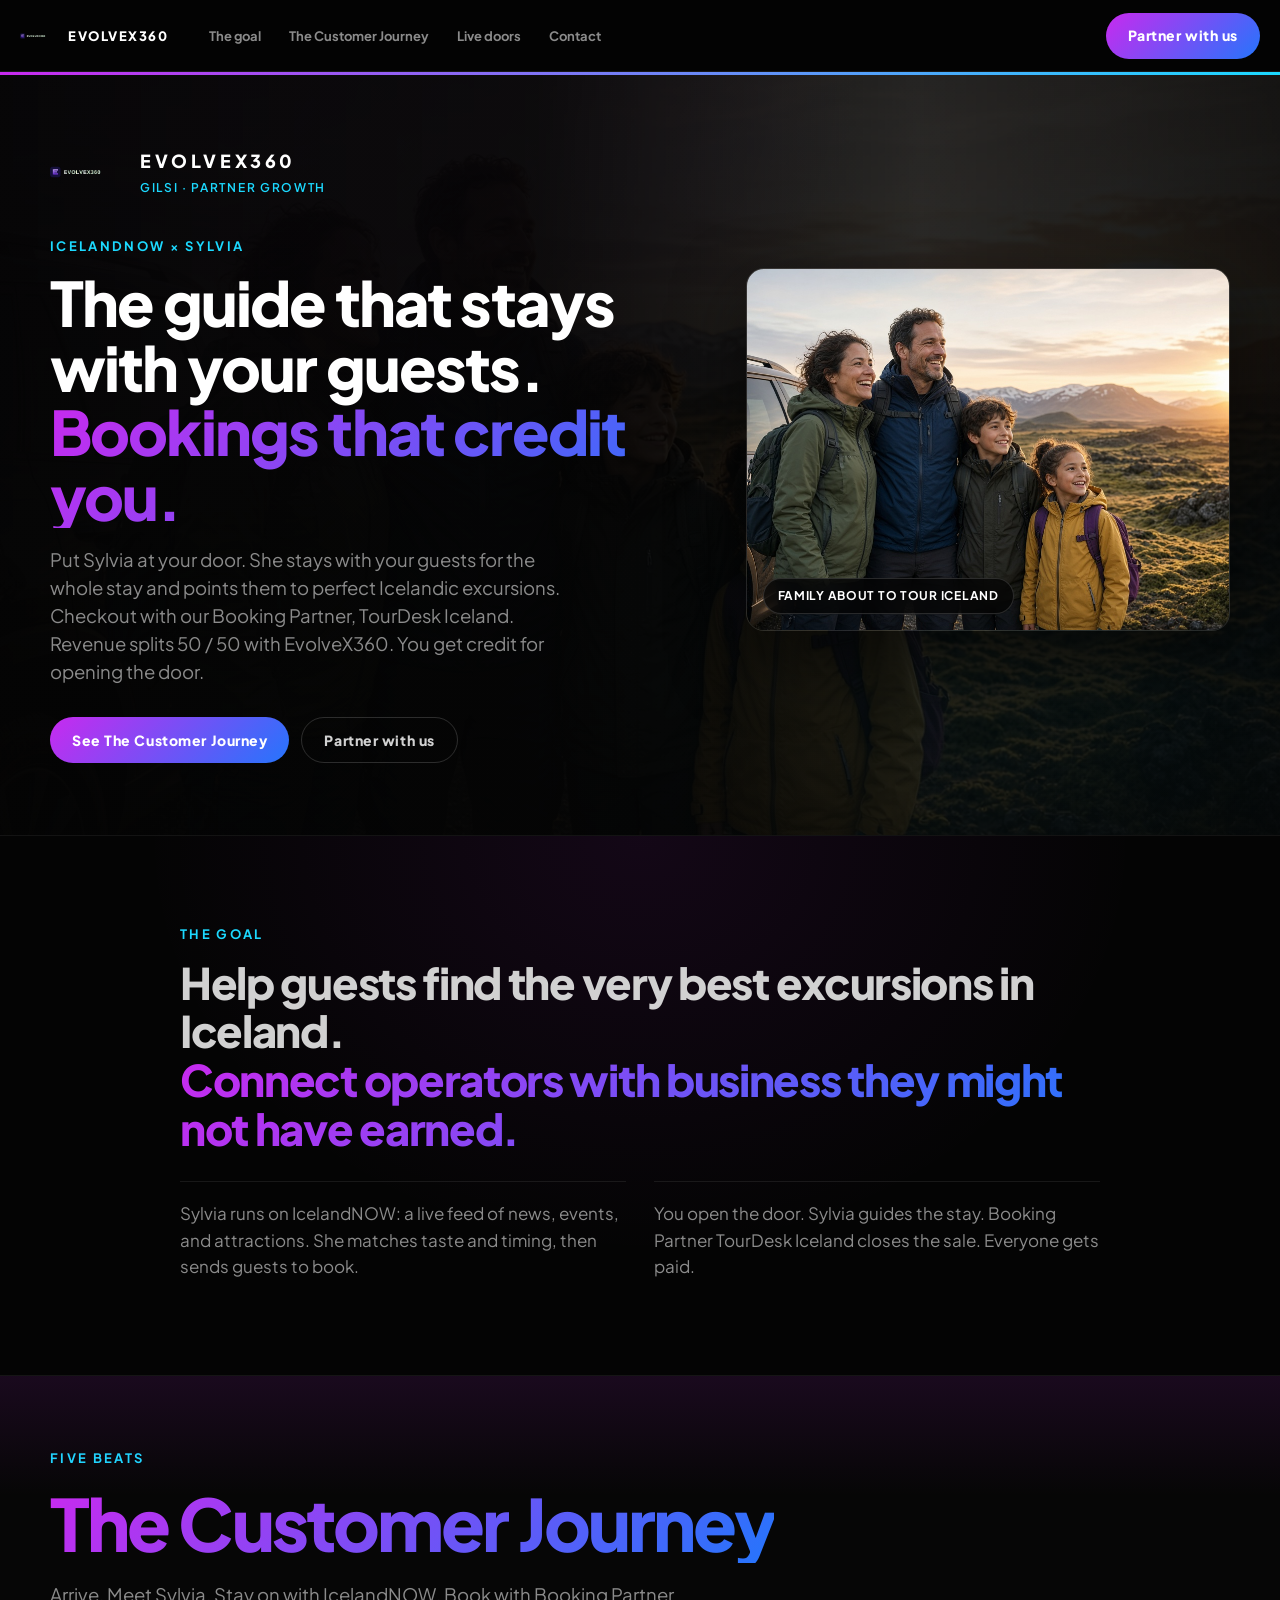
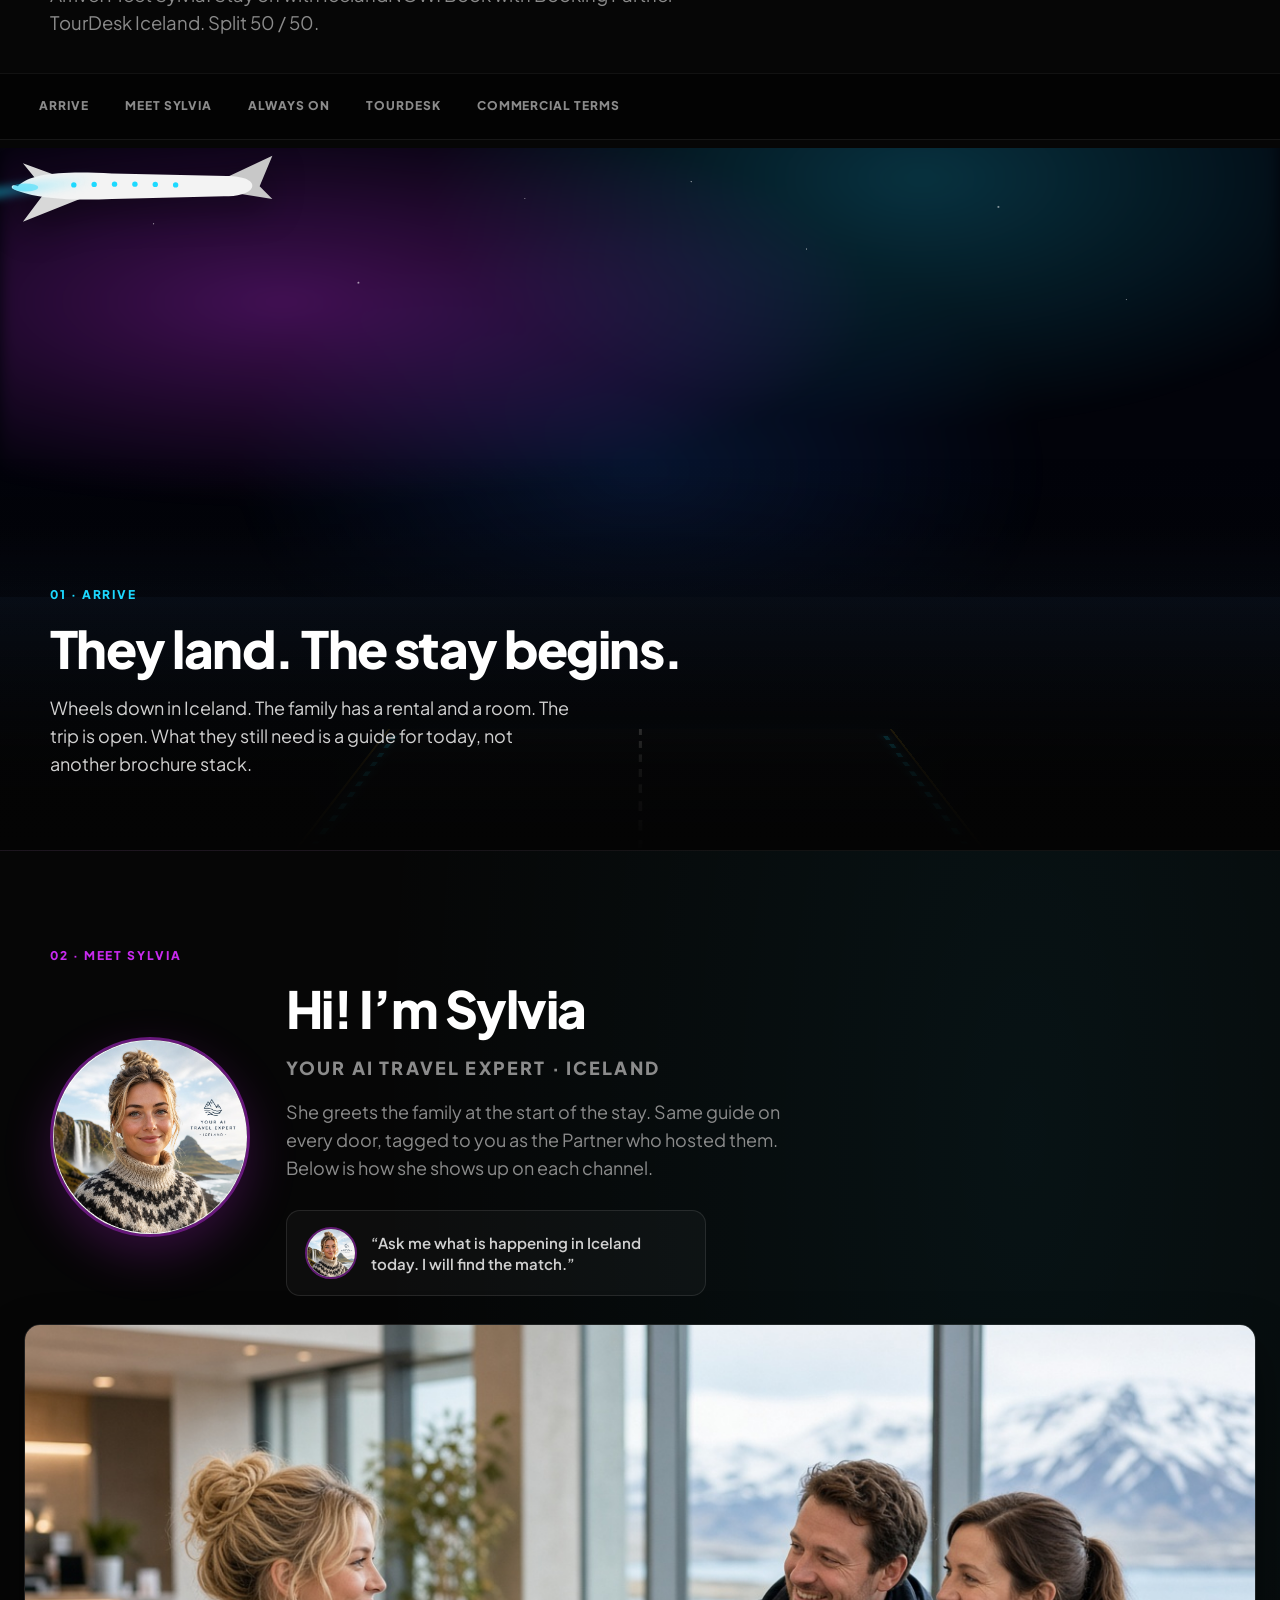
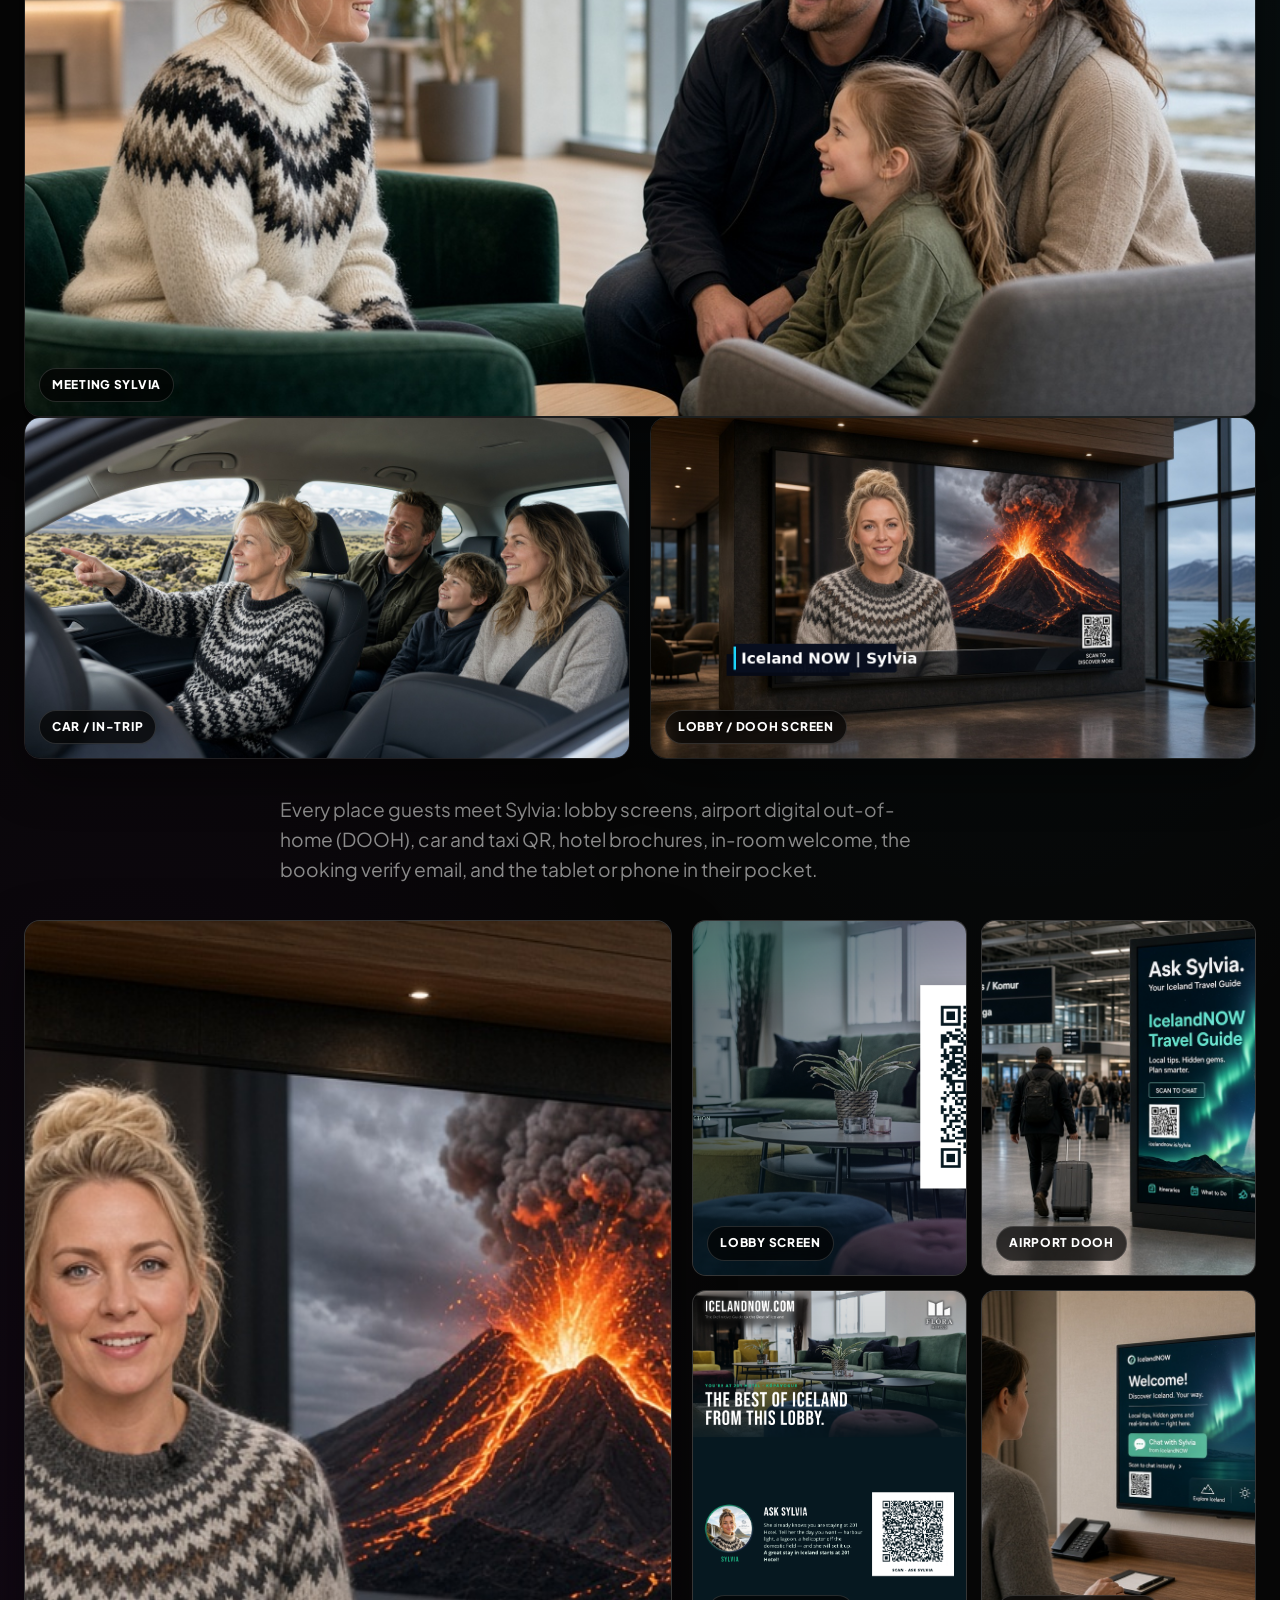
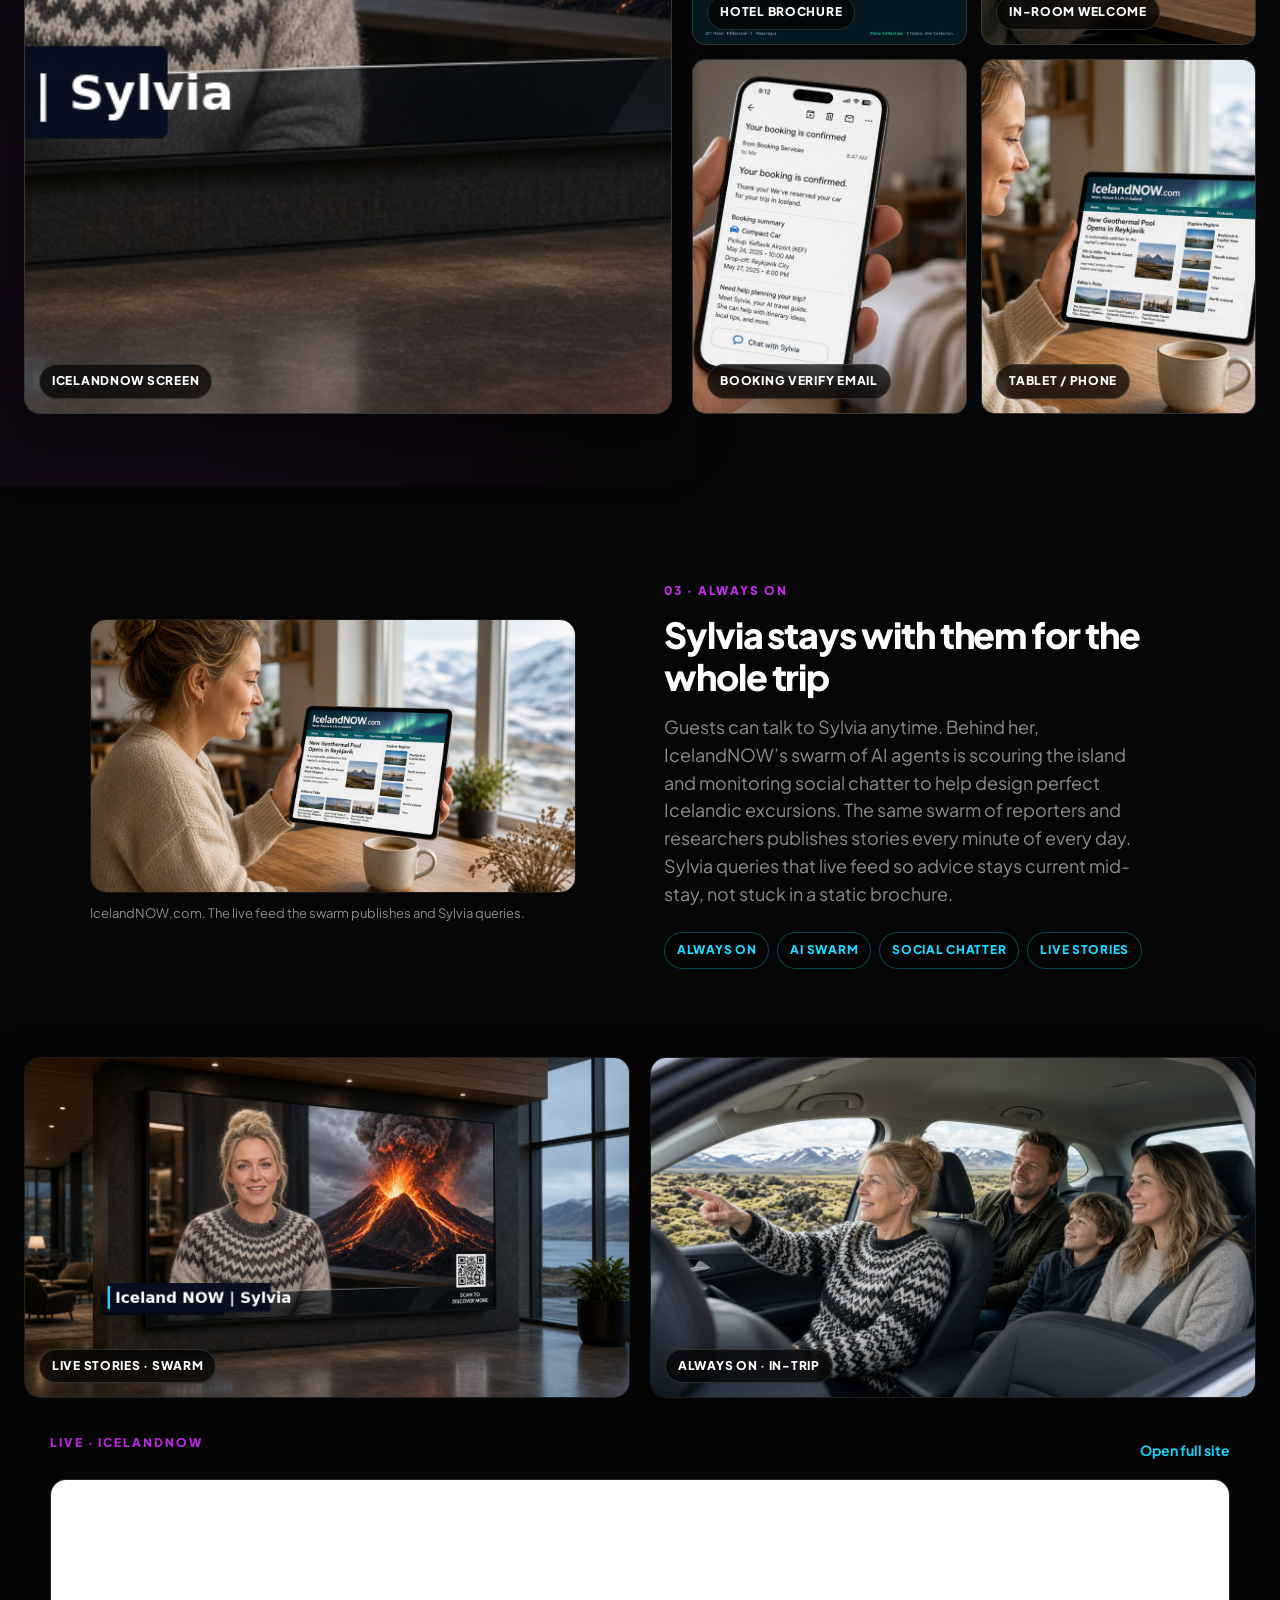
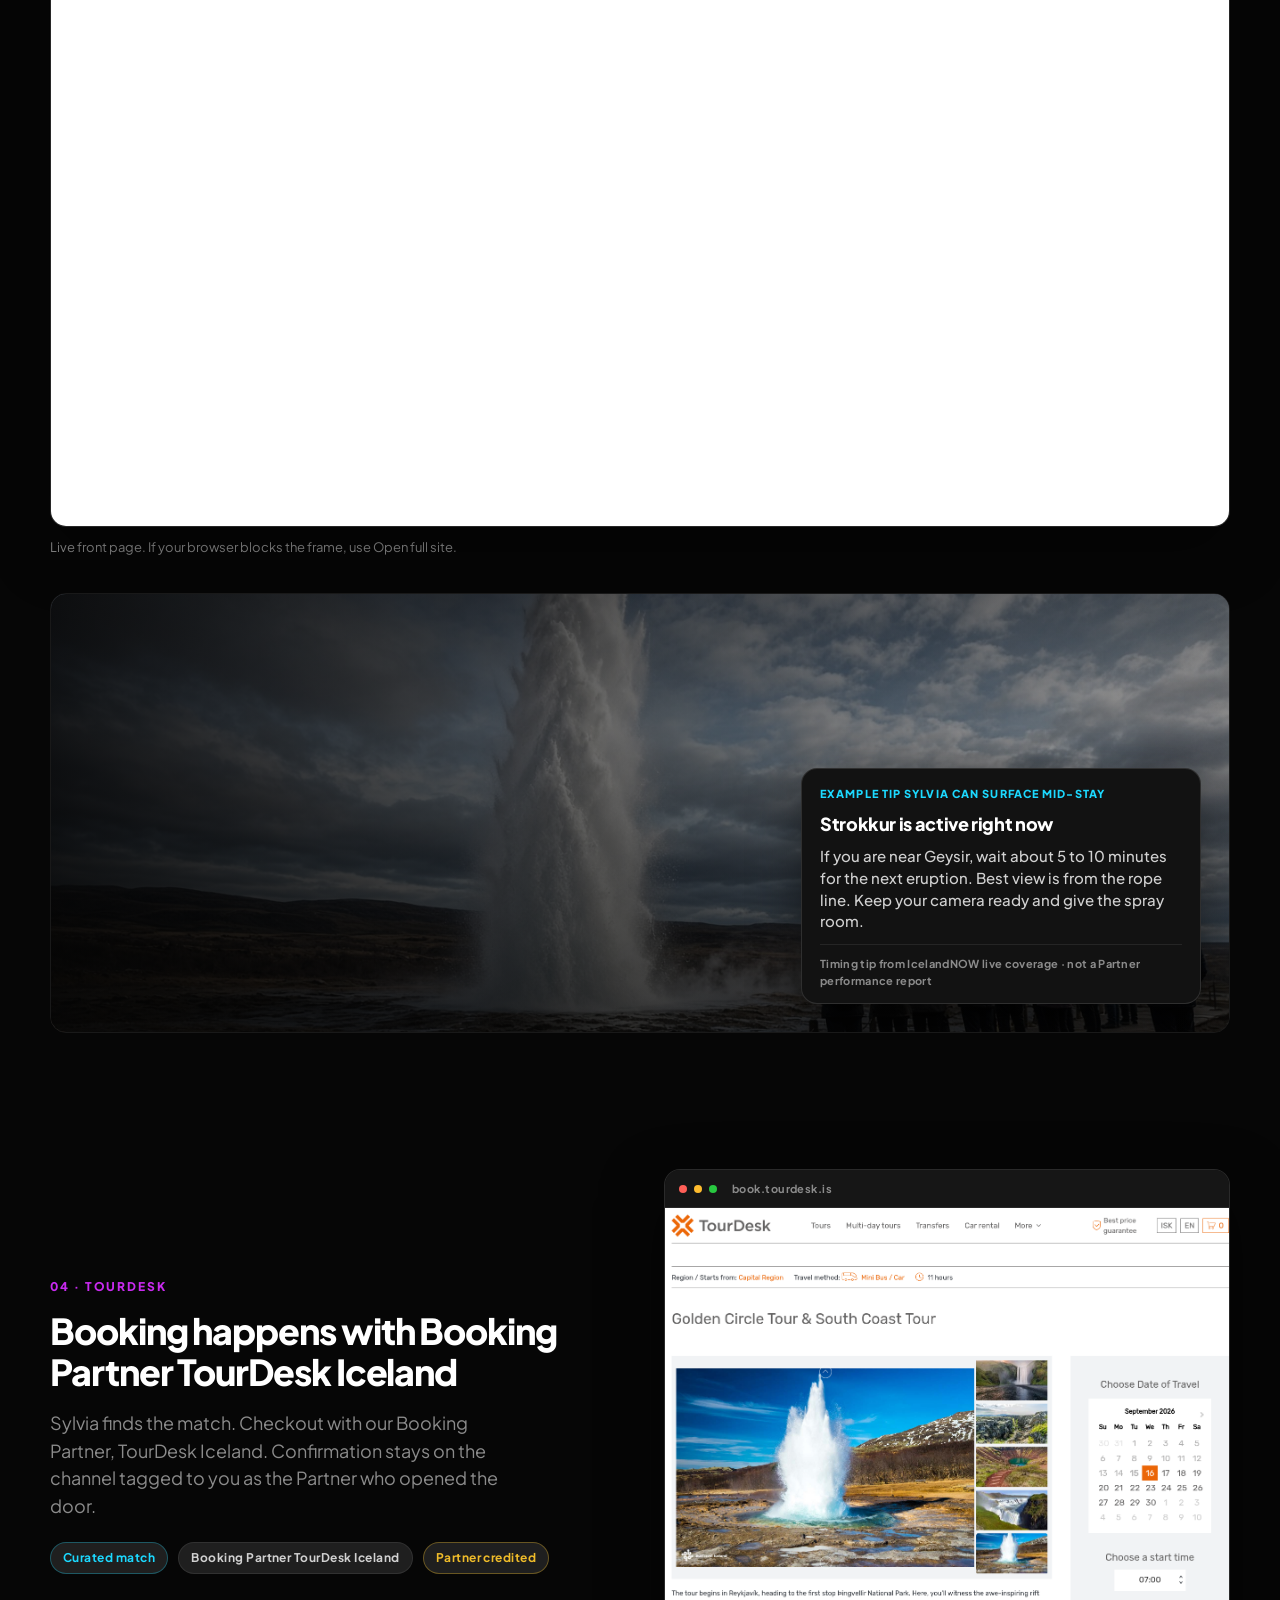
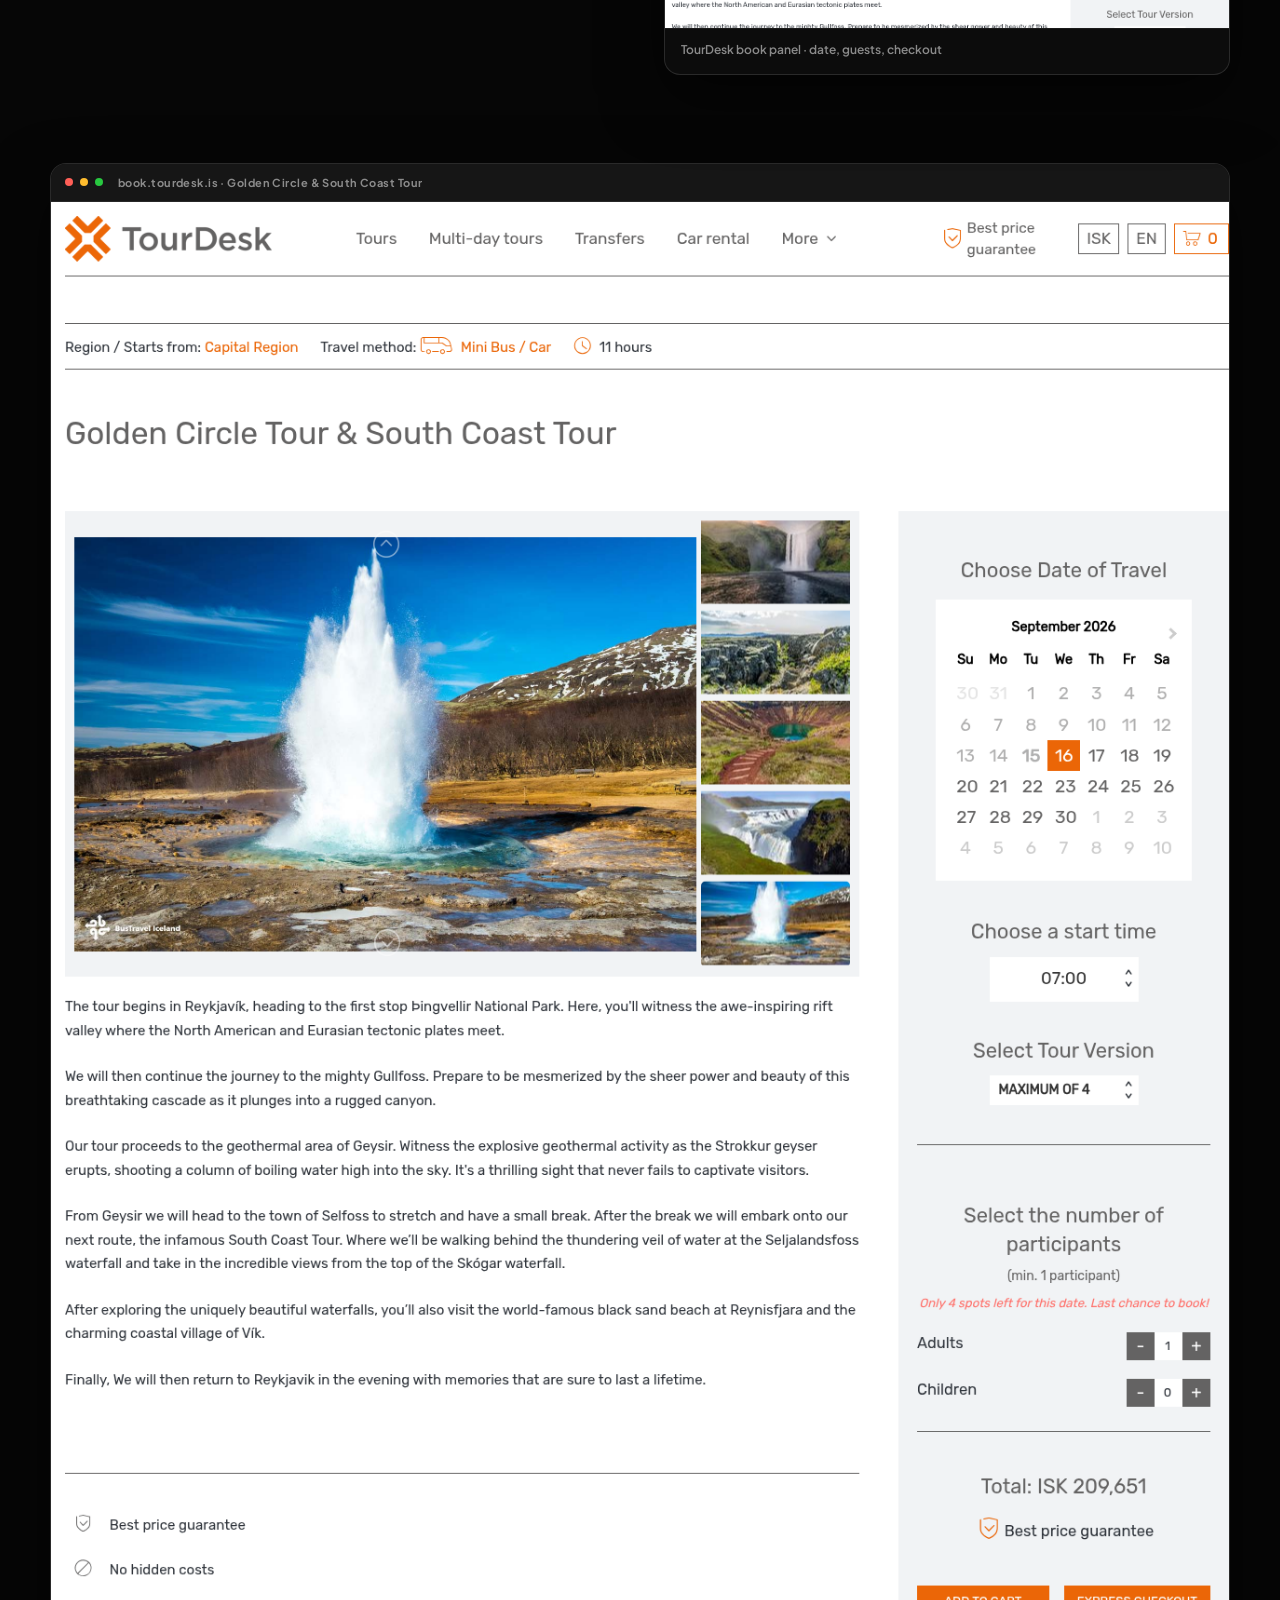
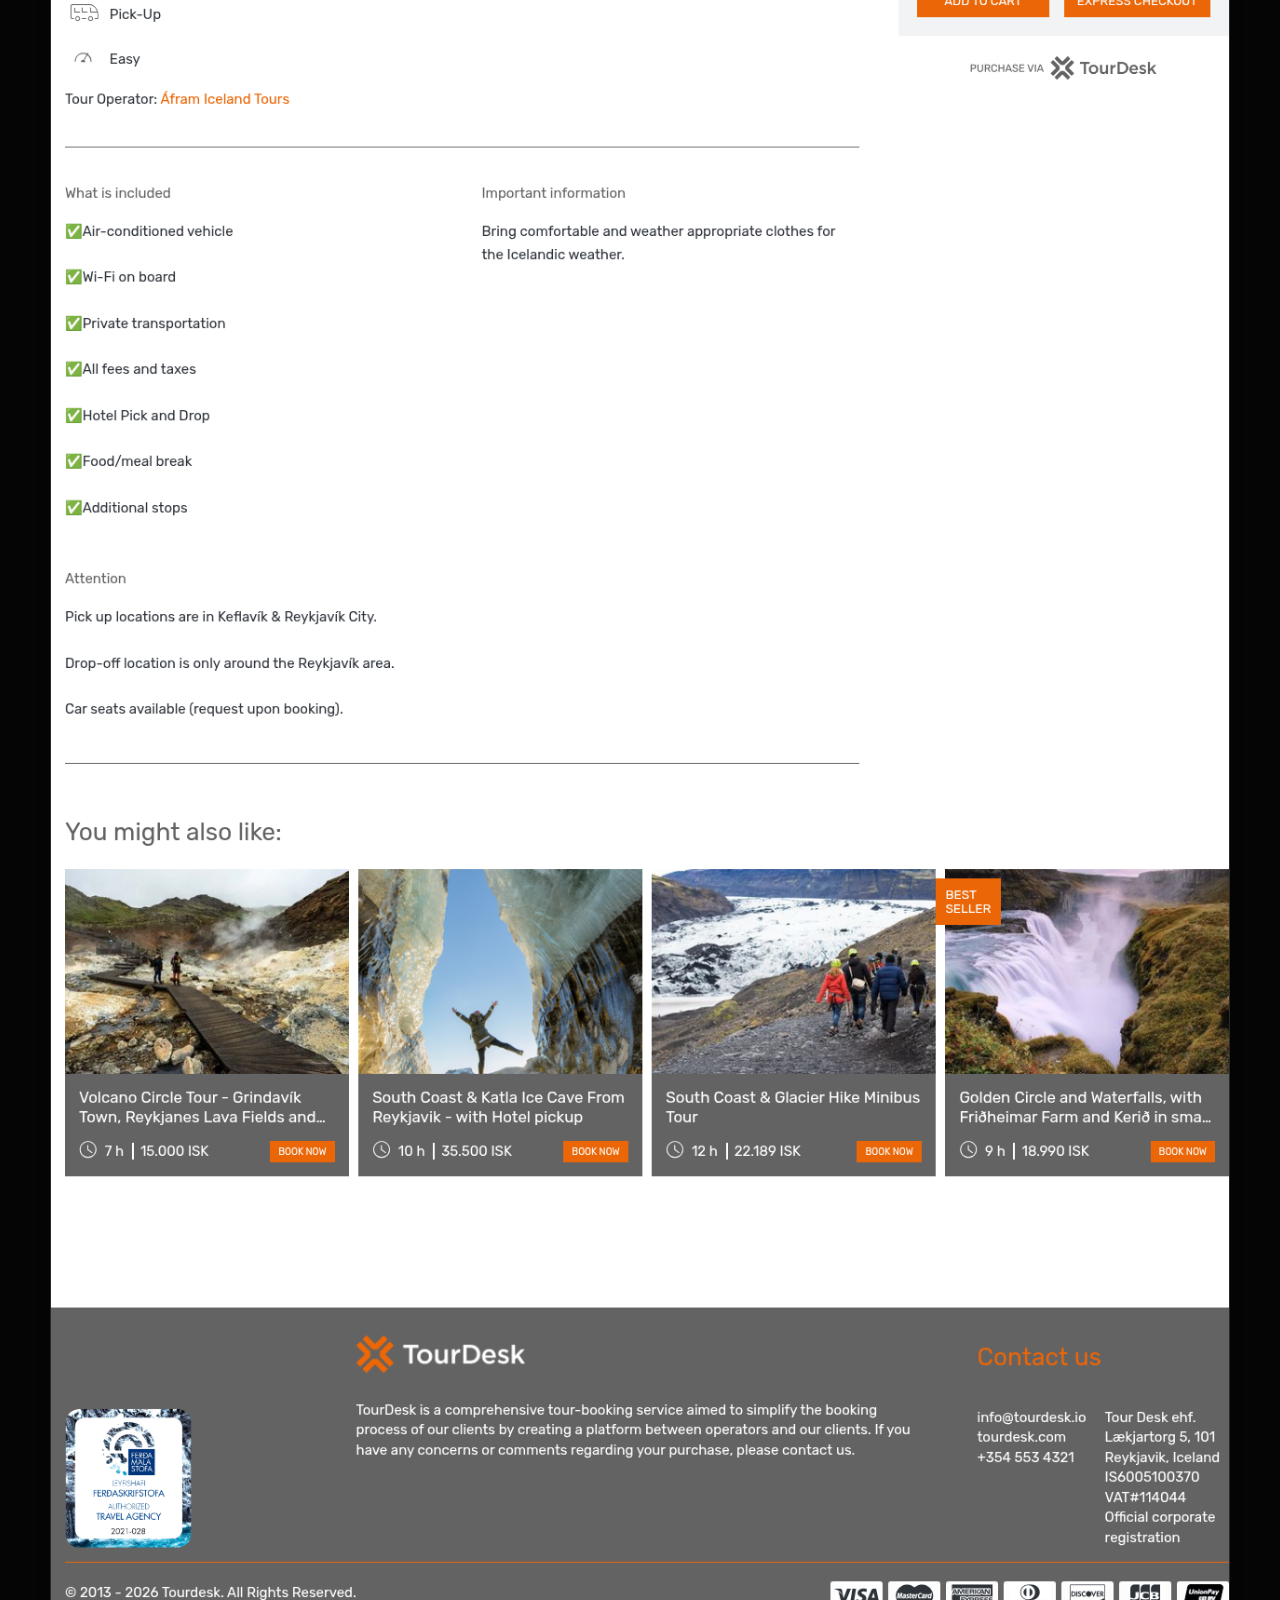
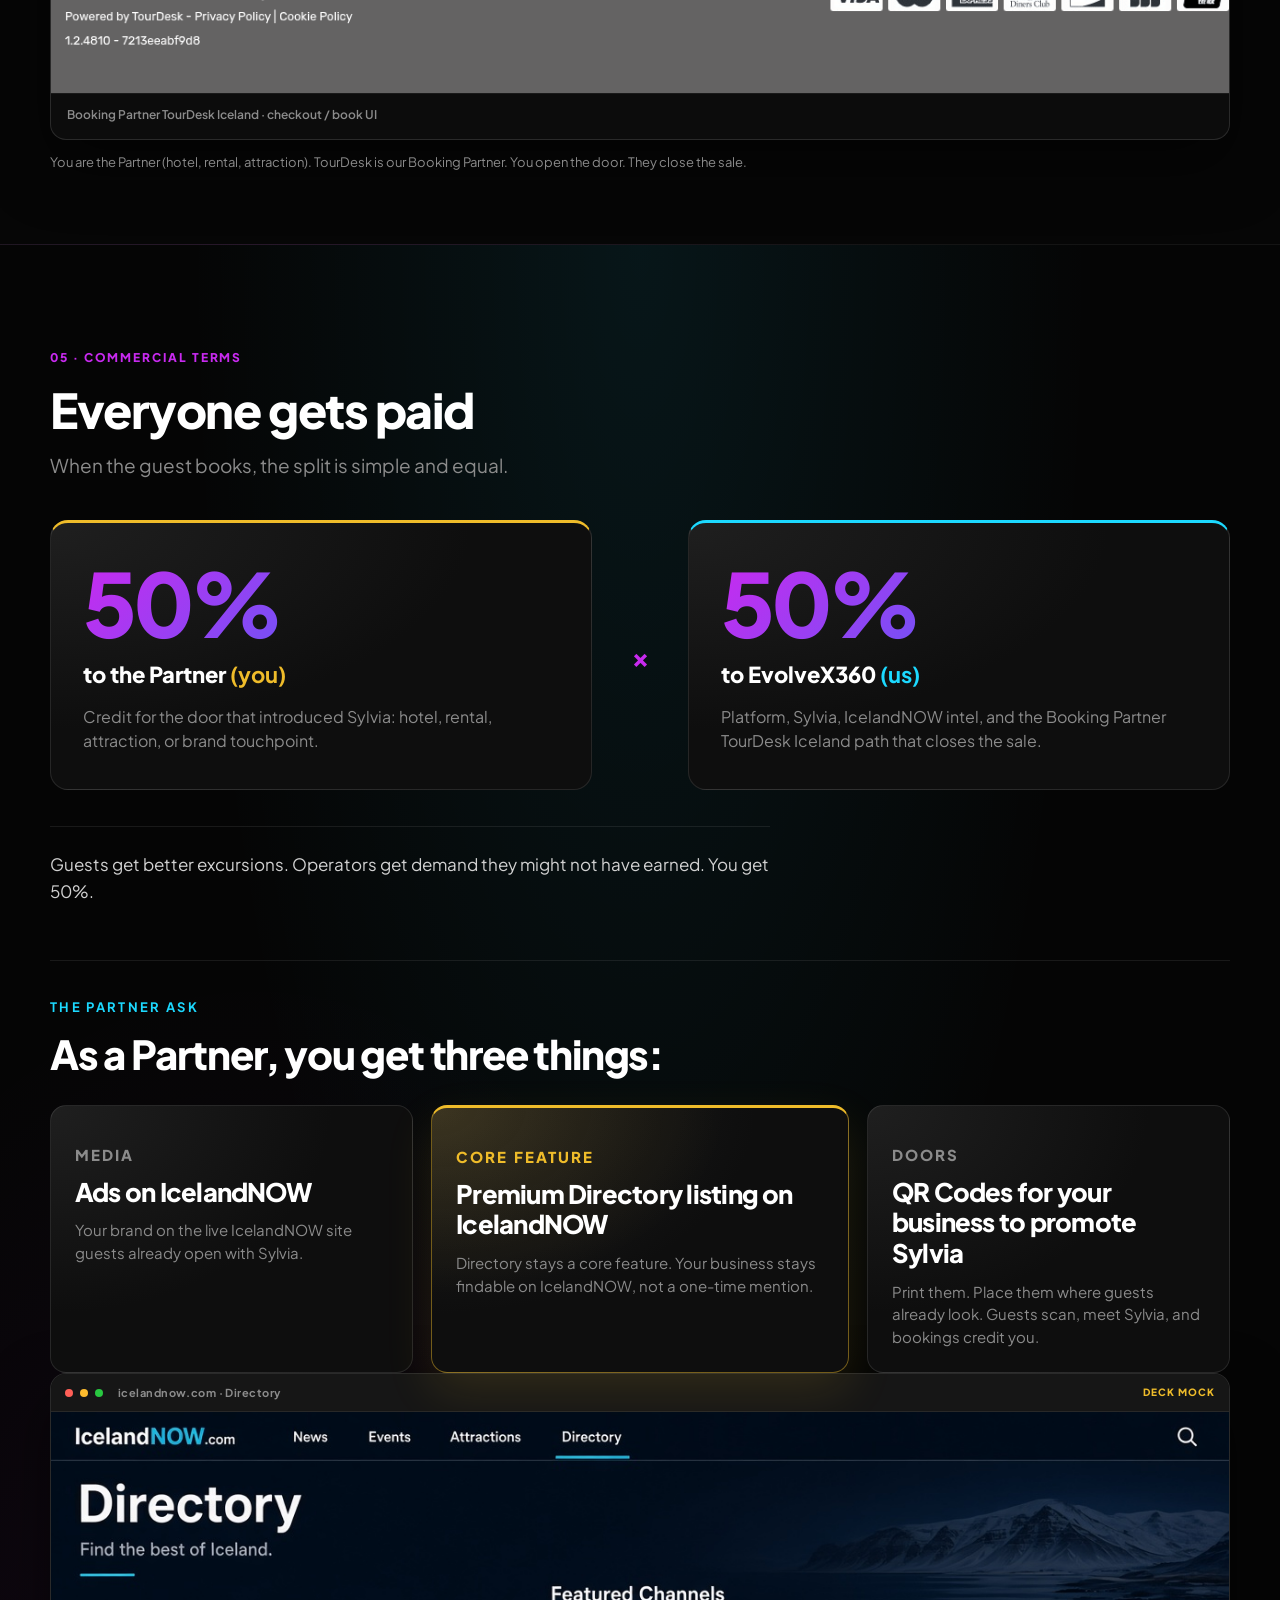
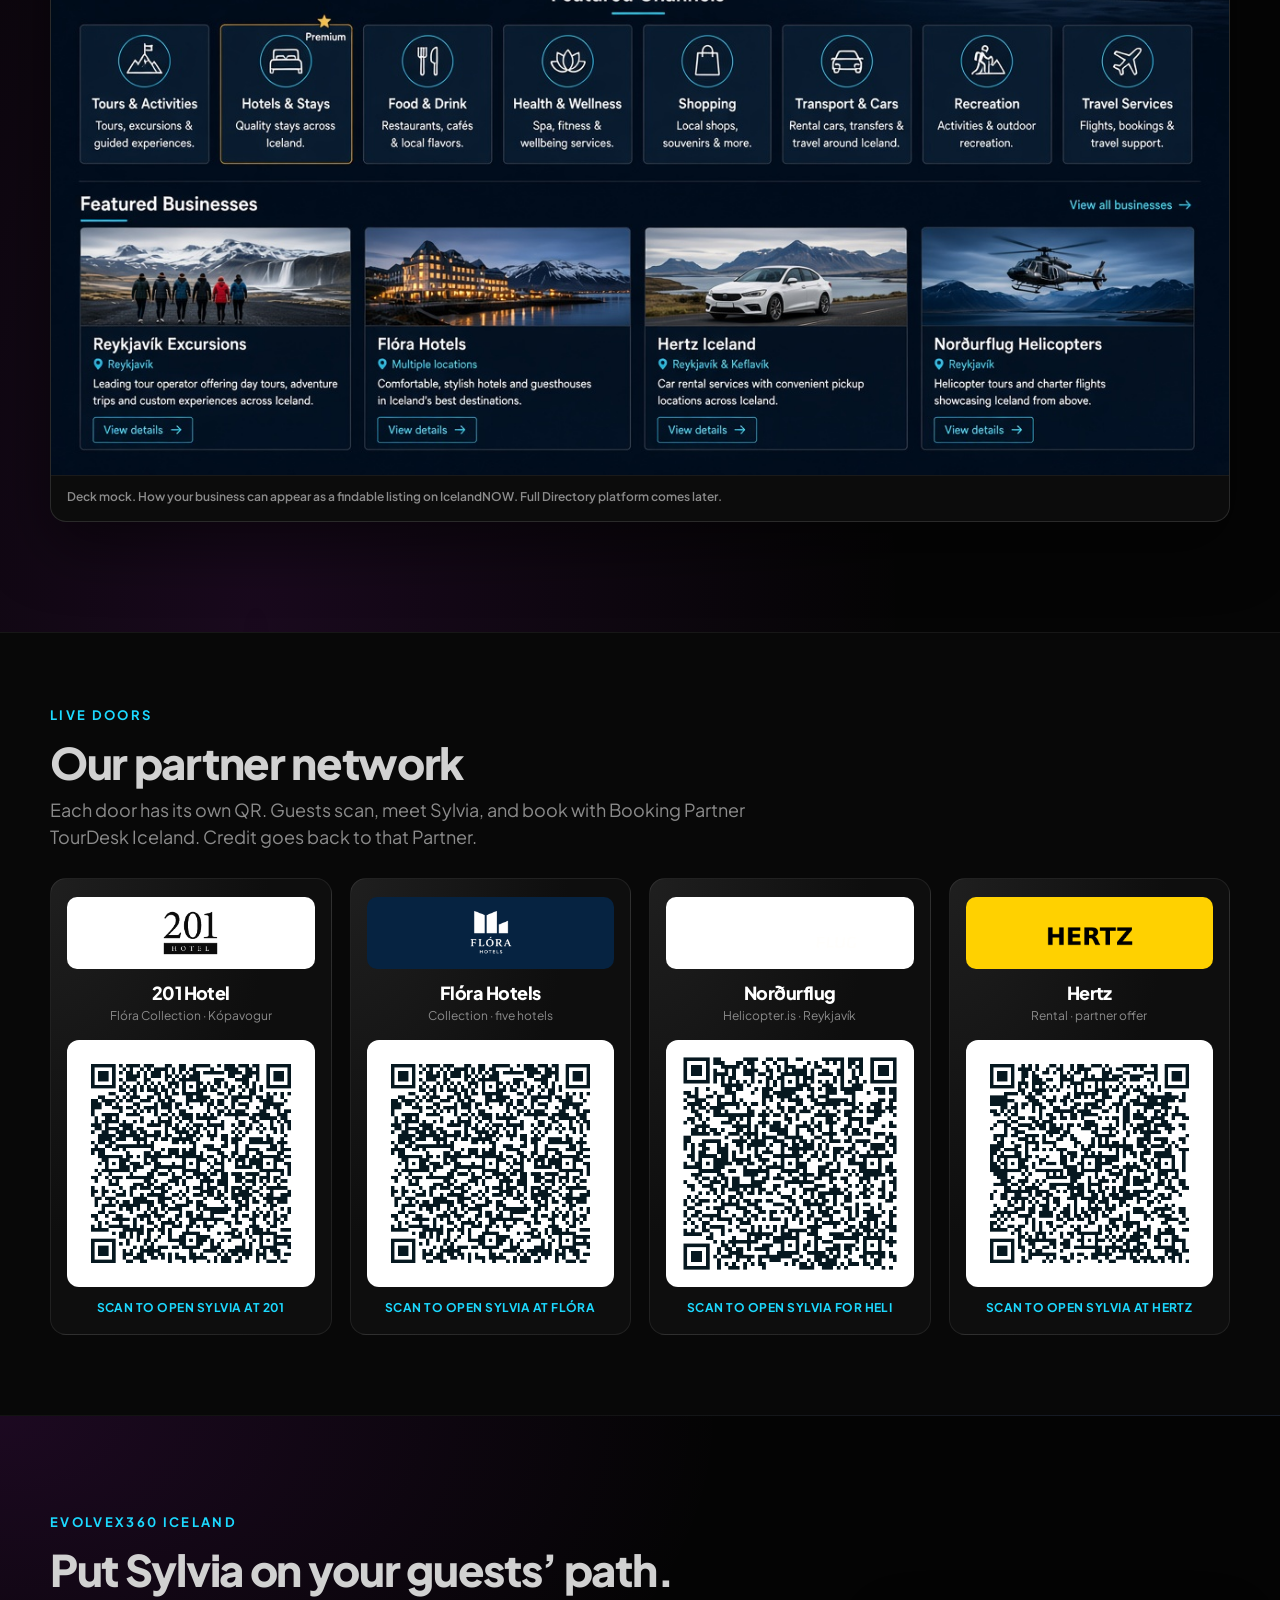
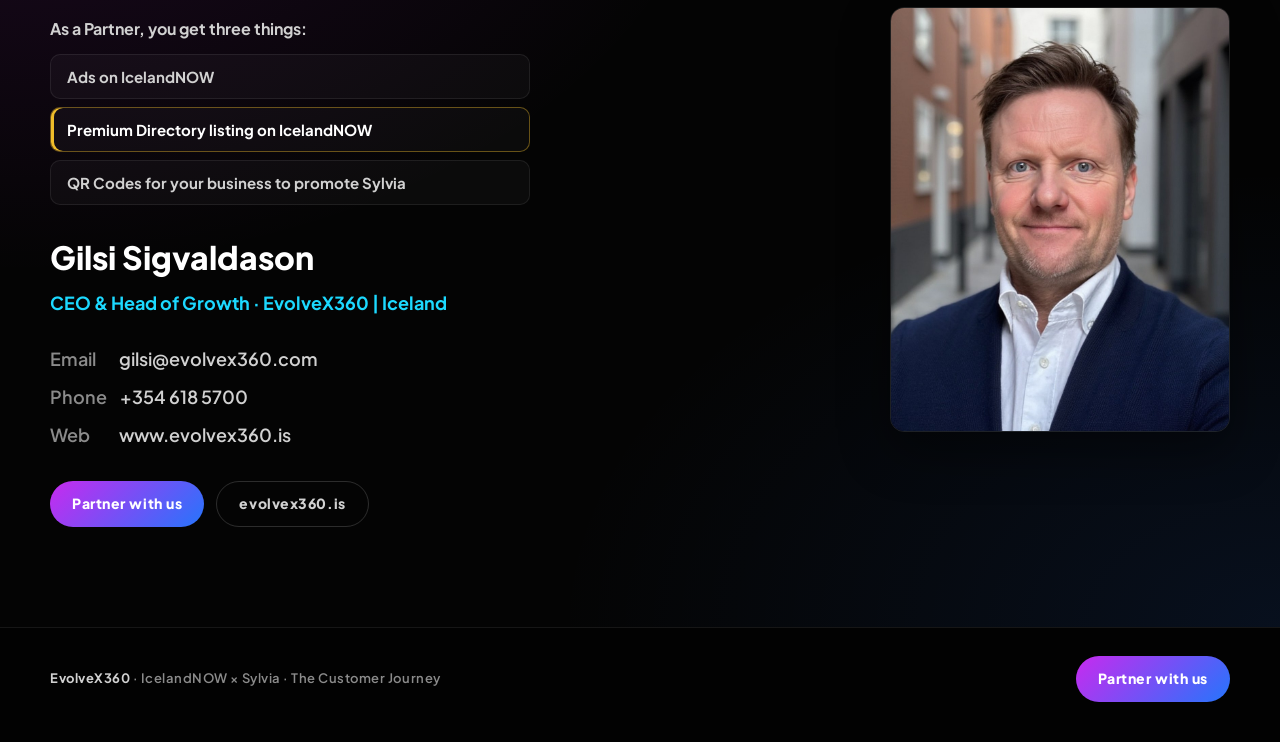
==== commit aee4f472: "IcelandNOW: paste Elite Clarity partner copy (Writer-cleared) Replace REV2 live-deck wording with th" ====
--- a/icelandnow/index.html
+++ b/icelandnow/index.html
@@ -42,7 +42,7 @@
         </div>
         <p class="kicker">IcelandNOW × Sylvia</p>
         <h1>The guide that stays with your guests.<span>Bookings that credit you.</span></h1>
-        <p class="lede hero-lede">Sylvia meets travelers across the stay: lobby screens, airport digital out-of-home (DOOH), car and taxi QR, hotel brochures, in-room welcome, and the booking verify email. She helps them decide what to do in Iceland today. When they book through the path below, revenue splits 50 / 50 with EvolveX360.</p>
+        <p class="lede hero-lede">Put Sylvia at your door. She stays with your guests for the whole stay and points them to perfect Icelandic excursions. Checkout with our Booking Partner, TourDesk Iceland. Revenue splits 50 / 50 with EvolveX360. You get credit for opening the door.</p>
         <div class="actions">
           <a class="btn" href="#customer-journey">See The Customer Journey</a>
           <a class="btn ghost" href="#close">Partner with us</a>
@@ -61,8 +61,8 @@
       <p class="kicker">The goal</p>
       <h2>Help guests find the very best excursions in Iceland.<em> Connect operators with business they might not have earned.</em></h2>
       <div class="bridge-split">
-        <p>Sylvia is powered by IcelandNOW: a live feed of news, events, and attractions. She suggests curated trips that match taste and timing, then routes checkout to Booking Partner TourDesk Iceland.</p>
-        <p>Partners open the door. Guests get a guide for the whole stay. Operators get new demand. Everyone gets paid.</p>
+        <p>Sylvia runs on IcelandNOW: a live feed of news, events, and attractions. She matches taste and timing, then sends guests to book.</p>
+        <p>You open the door. Sylvia guides the stay. Booking Partner TourDesk Iceland closes the sale. Everyone gets paid.</p>
       </div>
     </div>
   </section>
@@ -73,7 +73,7 @@
       <div class="wrap">
         <p class="kicker">Five beats</p>
         <h2 class="journey-title">The Customer Journey</h2>
-        <p class="lede">Arrive. Meet Sylvia. Stay on with IcelandNOW. Book with Booking Partner TourDesk Iceland. Then see how everyone gets paid.</p>
+        <p class="lede">Arrive. Meet Sylvia. Stay on with IcelandNOW. Book with Booking Partner TourDesk Iceland. Split 50 / 50.</p>
       </div>
       <nav class="journey-rail" aria-label="The Customer Journey steps">
         <div class="wrap rail-inner">
@@ -138,7 +138,7 @@
           <div class="meet-hi-copy">
             <h3>Hi! I’m Sylvia</h3>
             <p class="meet-id">Your AI travel expert · Iceland</p>
-            <p>She greets the family at the start of the stay. Same guide on every door, tagged to the Partner who hosted them. Below is how she shows up on each channel.</p>
+            <p>She greets the family at the start of the stay. Same guide on every door, tagged to you as the Partner who hosted them. Below is how she shows up on each channel.</p>
             <div class="quote-chip">
               <img src="img/sylvia.jpg" alt="">
               <p>“Ask me what is happening in Iceland today. I will find the match.”</p>
@@ -163,7 +163,7 @@
         </figure>
       </div>
       <div class="wrap discover-intro">
-        <p class="discover-lede">Every place guests meet Sylvia: lobby screens, airport DOOH, car and taxi QR, hotel brochures, in-room welcome, the booking verify email, and the tablet or phone in their pocket.</p>
+        <p class="discover-lede">Every place guests meet Sylvia: lobby screens, airport digital out-of-home (DOOH), car and taxi QR, hotel brochures, in-room welcome, the booking verify email, and the tablet or phone in their pocket.</p>
       </div>
       <div class="wrap discover-mosaic">
         <figure class="discover-feature">
@@ -205,8 +205,7 @@
         <div class="beat-copy">
           <span class="beat-label">03 · Always on</span>
           <h3>Sylvia stays with them for the whole trip</h3>
-          <p>Guests can talk to Sylvia during the entire trip. She is backed by IcelandNOW’s swarm of AI agents who are scouring the island and monitoring social chatter to help design perfect Icelandic excursions.</p>
-          <p>Sylvia is available anytime. She can access IcelandNOW and the swarm of AI reporters and researchers that publish stories every minute of every day.</p>
+          <p>Guests can talk to Sylvia anytime. Behind her, IcelandNOW’s swarm of AI agents is scouring the island and monitoring social chatter to help design perfect Icelandic excursions. The same swarm of reporters and researchers publishes stories every minute of every day. Sylvia queries that live feed so advice stays current mid-stay, not stuck in a static brochure.</p>
           <div class="live-tags">
             <span>Always on</span>
             <span>AI swarm</span>
@@ -216,7 +215,7 @@
         </div>
         <figure class="beat-art tablet-art">
           <img src="journey/cj-06-icelandnow-tablet.png" alt="Guest scrolling IcelandNOW.com on a tablet">
-          <figcaption>IcelandNOW.com. The live feed the swarm publishes, and Sylvia queries, every minute of every day.</figcaption>
+          <figcaption>IcelandNOW.com. The live feed the swarm publishes and Sylvia queries.</figcaption>
         </figure>
       </div>
       <div class="wrap meet-pair always-pair">
@@ -264,7 +263,7 @@
         <div class="beat-copy">
           <span class="beat-label">04 · TourDesk</span>
           <h3>Booking happens with Booking Partner TourDesk Iceland</h3>
-          <p>Sylvia finds the match. Checkout happens with Booking Partner TourDesk Iceland. Confirmation stays on the channel tagged to you as the Partner who opened the door.</p>
+          <p>Sylvia finds the match. Checkout with our Booking Partner, TourDesk Iceland. Confirmation stays on the channel tagged to you as the Partner who opened the door.</p>
           <div class="meta">
             <span class="pill cyan">Curated match</span>
             <span class="pill">Booking Partner TourDesk Iceland</span>
@@ -293,7 +292,7 @@
           <img src="journey/tourdesk-booking-live.png" alt="TourDesk Iceland checkout and book UI. Full product page for Golden Circle and South Coast Tour with booking panel, price, Add to Cart, and Express Checkout.">
           <figcaption>Booking Partner TourDesk Iceland · checkout / book UI</figcaption>
         </figure>
-        <p class="book-support-note">We are open about this: TourDesk is our Booking Partner. Partners (hotels, rentals, attractions) open the door. Booking Partner TourDesk closes the sale.</p>
+        <p class="book-support-note">You are the Partner (hotel, rental, attraction). TourDesk is our Booking Partner. You open the door. They close the sale.</p>
       </div>
     </article>
 
@@ -302,7 +301,7 @@
       <div class="wrap">
         <span class="beat-label">05 · Commercial Terms</span>
         <h3>Everyone gets paid</h3>
-        <p class="econ-lede">When the guest books, the commercial split is simple and equal.</p>
+        <p class="econ-lede">When the guest books, the split is simple and equal.</p>
         <div class="econ-grid">
           <div class="econ-card partner">
             <div class="econ-pct">50%</div>
@@ -318,7 +317,7 @@
             <p>Platform, Sylvia, IcelandNOW intel, and the Booking Partner TourDesk Iceland path that closes the sale.</p>
           </div>
         </div>
-        <p class="econ-foot">Goal locked: best excursions for guests. New business for operators who might not have earned it otherwise.</p>
+        <p class="econ-foot">Guests get better excursions. Operators get demand they might not have earned. You get 50%.</p>
         <div class="partner-ask" id="ask">
           <p class="kicker">The partner ask</p>
           <h3>As a Partner, you get three things:</h3>
@@ -331,14 +330,25 @@
             <article class="ask-card featured">
               <p class="ask-label">Core feature</p>
               <h4>Premium Directory listing on IcelandNOW</h4>
-              <p>Directory stays a core feature. Your business is findable on IcelandNOW, not a one-time mention.</p>
+              <p>Directory stays a core feature. Your business stays findable on IcelandNOW, not a one-time mention.</p>
             </article>
             <article class="ask-card">
               <p class="ask-label">Doors</p>
               <h4>QR Codes for your business to promote Sylvia</h4>
-              <p>Print them and place them where guests already look. Guests scan, meet Sylvia, and bookings credit you.</p>
+              <p>Print them. Place them where guests already look. Guests scan, meet Sylvia, and bookings credit you.</p>
             </article>
           </div>
+          <figure class="shot-frame ask-directory">
+            <div class="shot-chrome" aria-hidden="true">
+              <span class="shot-dot"></span>
+              <span class="shot-dot"></span>
+              <span class="shot-dot"></span>
+              <span class="shot-url">icelandnow.com · Directory</span>
+              <span class="shot-badge">Deck mock</span>
+            </div>
+            <img src="journey/icelandnow-directory-mock.png" alt="Deck mock. How your business can appear as a findable listing on IcelandNOW.">
+            <figcaption>Deck mock. How your business can appear as a findable listing on IcelandNOW. Full Directory platform comes later.</figcaption>
+          </figure>
         </div>
       </div>
     </article>
@@ -349,7 +359,7 @@
     <div class="wrap">
       <p class="kicker">Live doors</p>
       <h2>Our partner network</h2>
-      <p class="network-lede">Each door has its own QR. Guests scan, meet Sylvia, and book with Booking Partner TourDesk Iceland with credit back to that Partner.</p>
+      <p class="network-lede">Each door has its own QR. Guests scan, meet Sylvia, and book with Booking Partner TourDesk Iceland. Credit goes back to that Partner.</p>
       <div class="door-grid">
         <article class="door-card">
           <div class="door-logo light">
--- a/icelandnow/landing.css
+++ b/icelandnow/landing.css
@@ -907,6 +907,22 @@
   line-height: 1.5;
   color: var(--body);
 }
+.ask-directory {
+  margin-top: 22px;
+  border-color: rgba(239,188,42,.28);
+  box-shadow: 0 18px 48px rgba(239,188,42,.08);
+}
+.ask-directory img {
+  background: #05070d;
+}
+.shot-chrome .shot-badge {
+  margin-left: auto;
+  font-size: 10px;
+  font-weight: 800;
+  letter-spacing: .1em;
+  text-transform: uppercase;
+  color: var(--gold);
+}
 
 .close-ask-lead {
   margin-top: 22px;
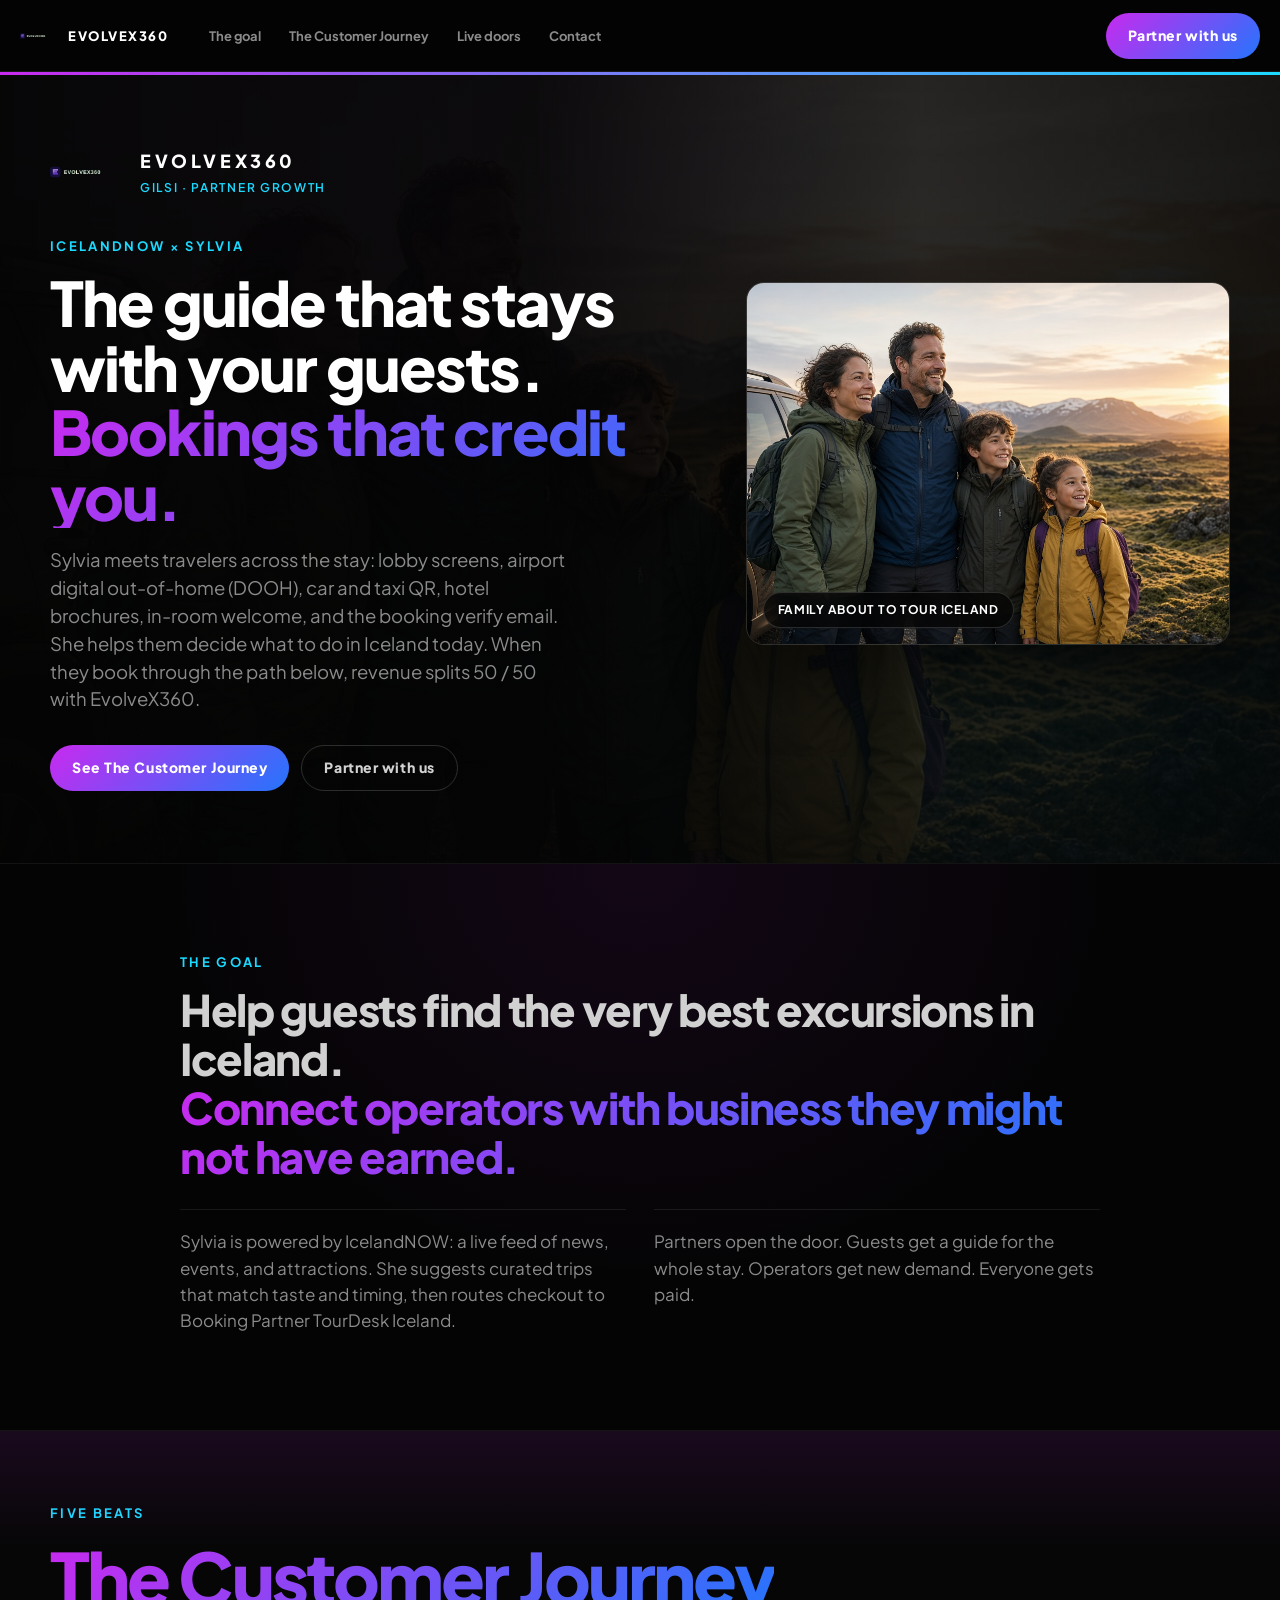
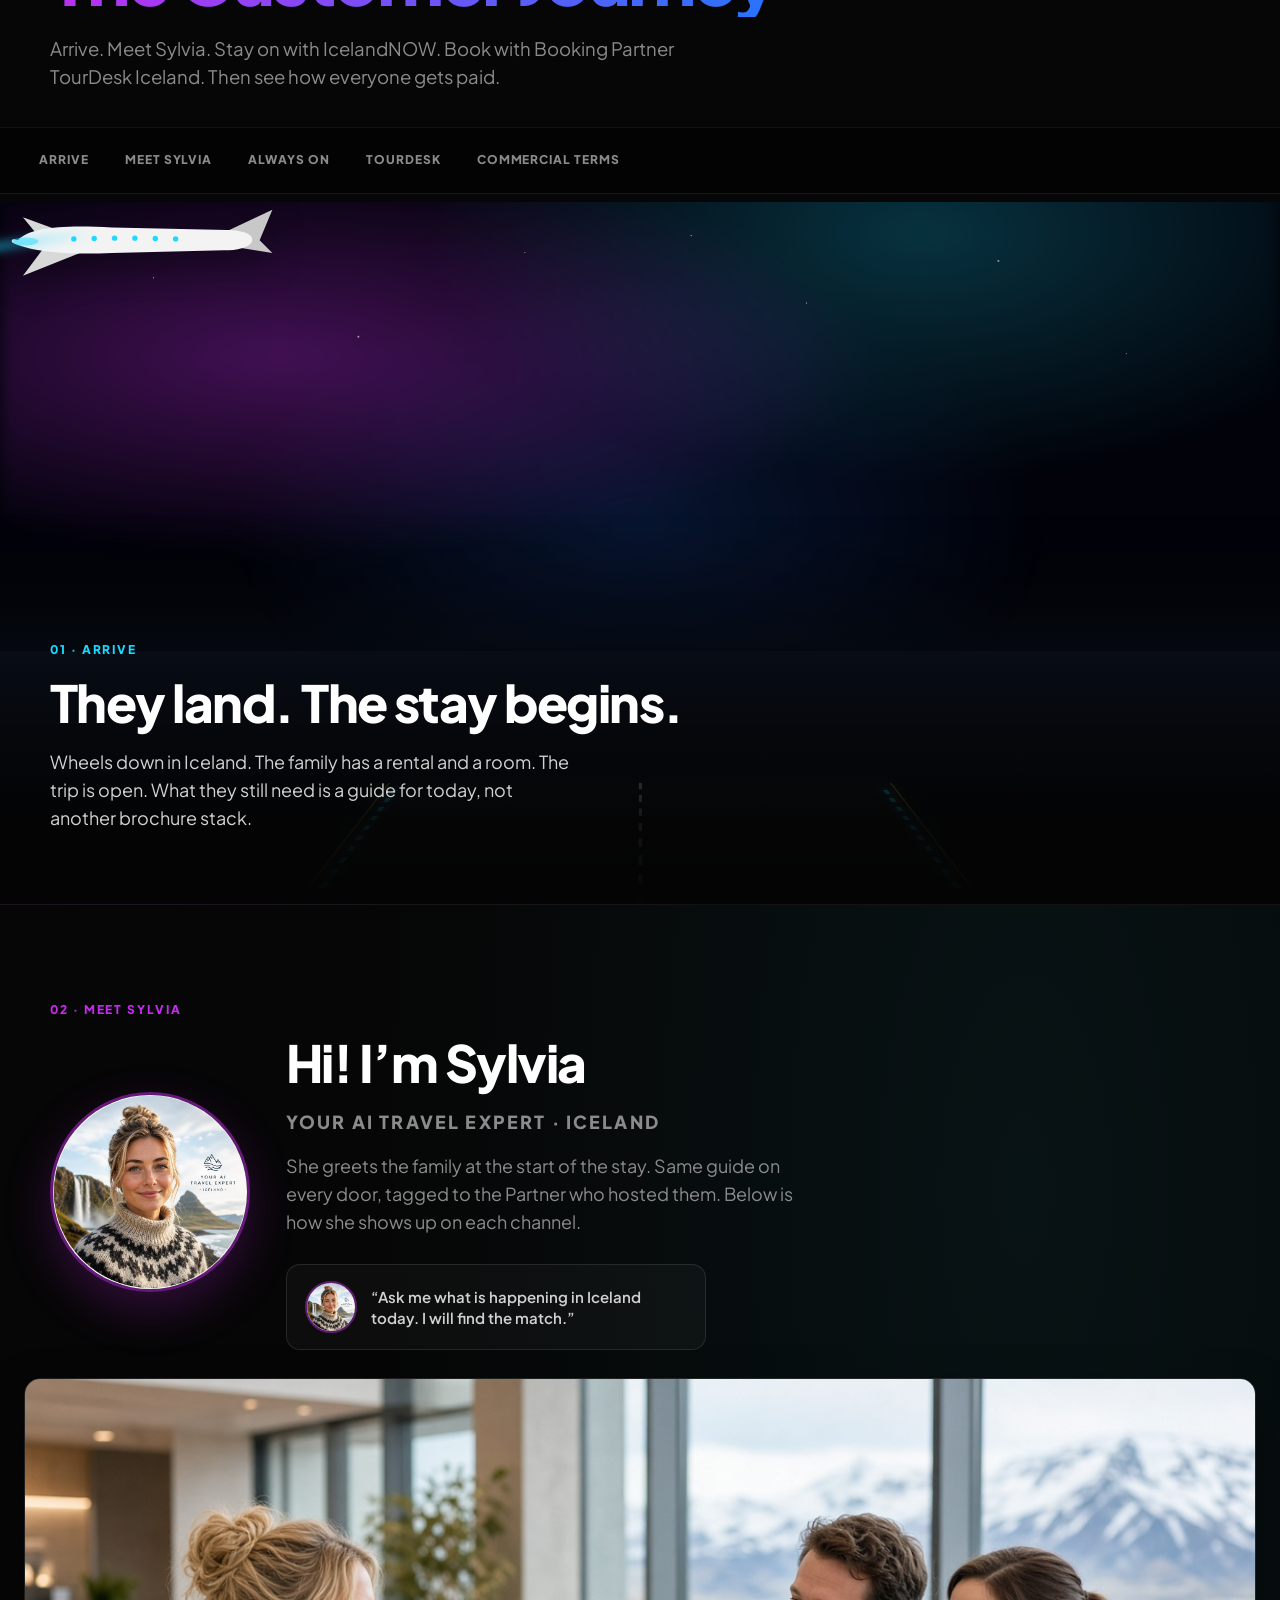
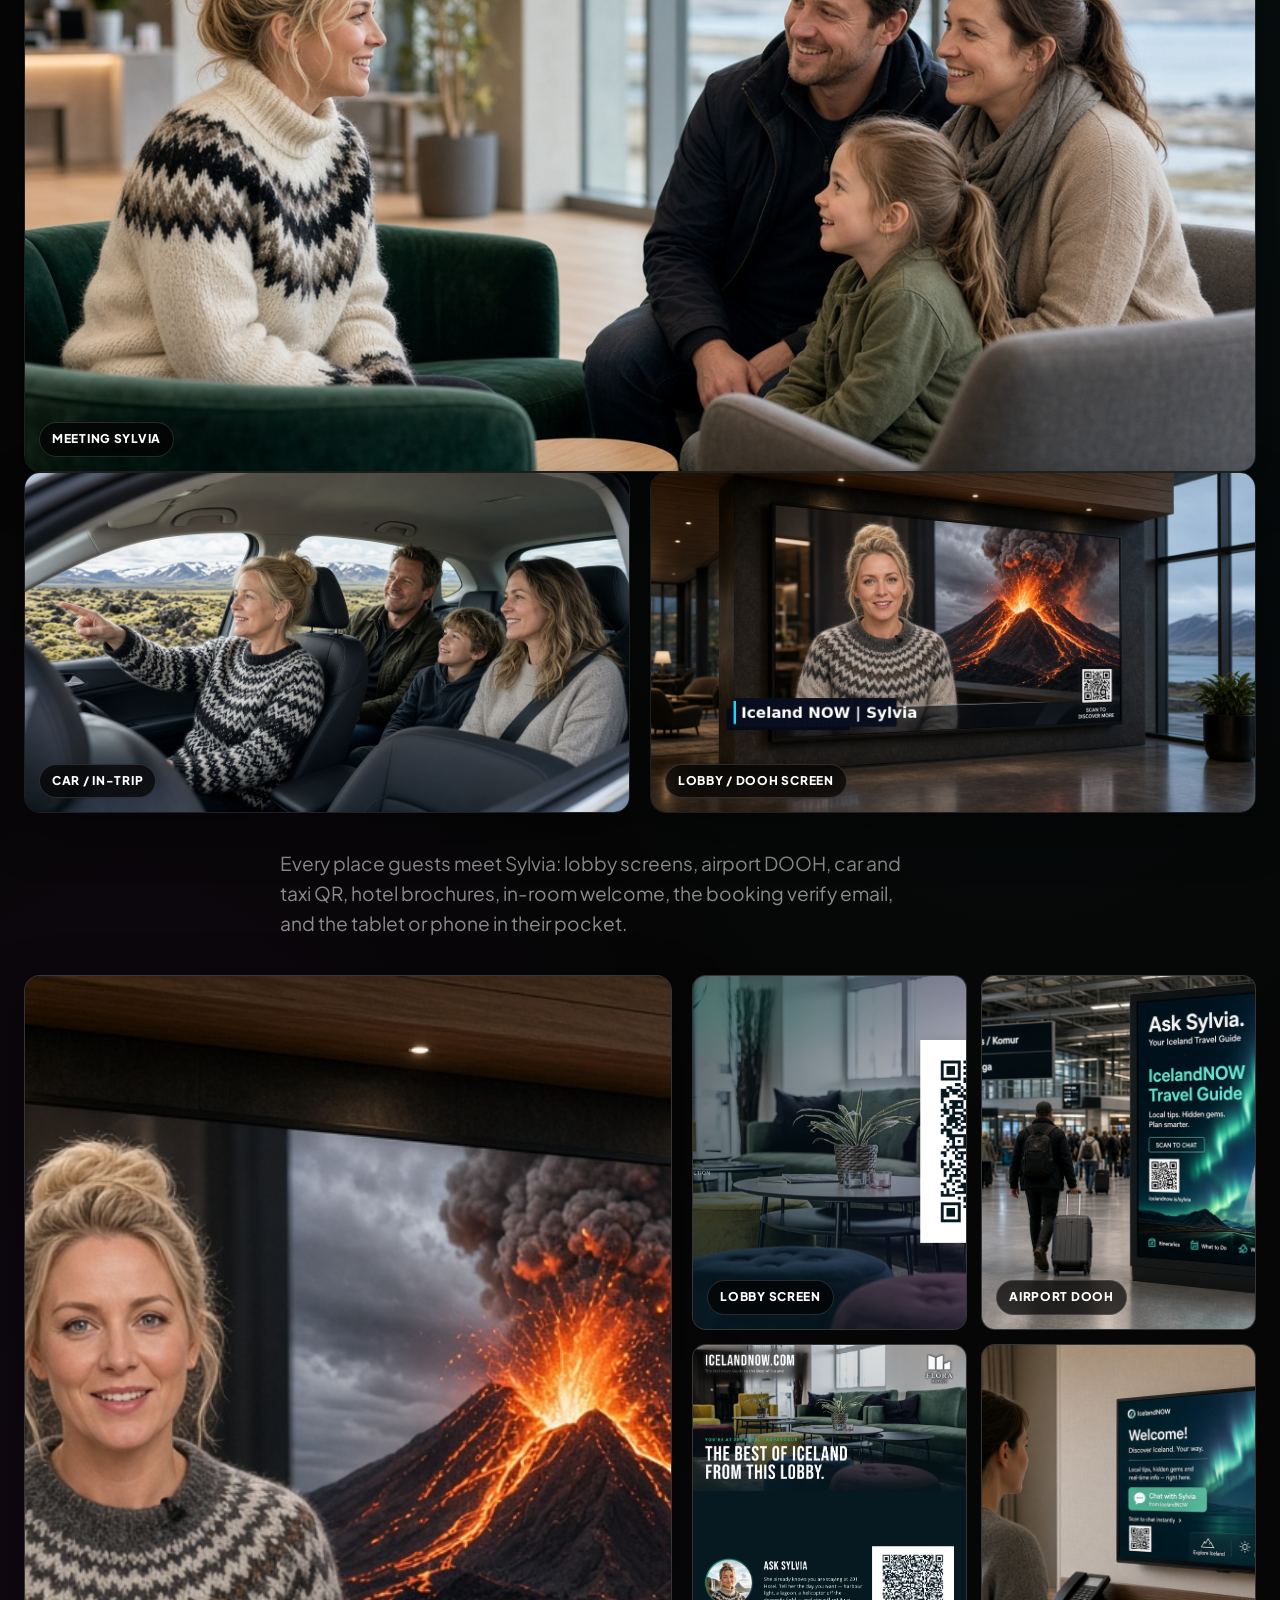
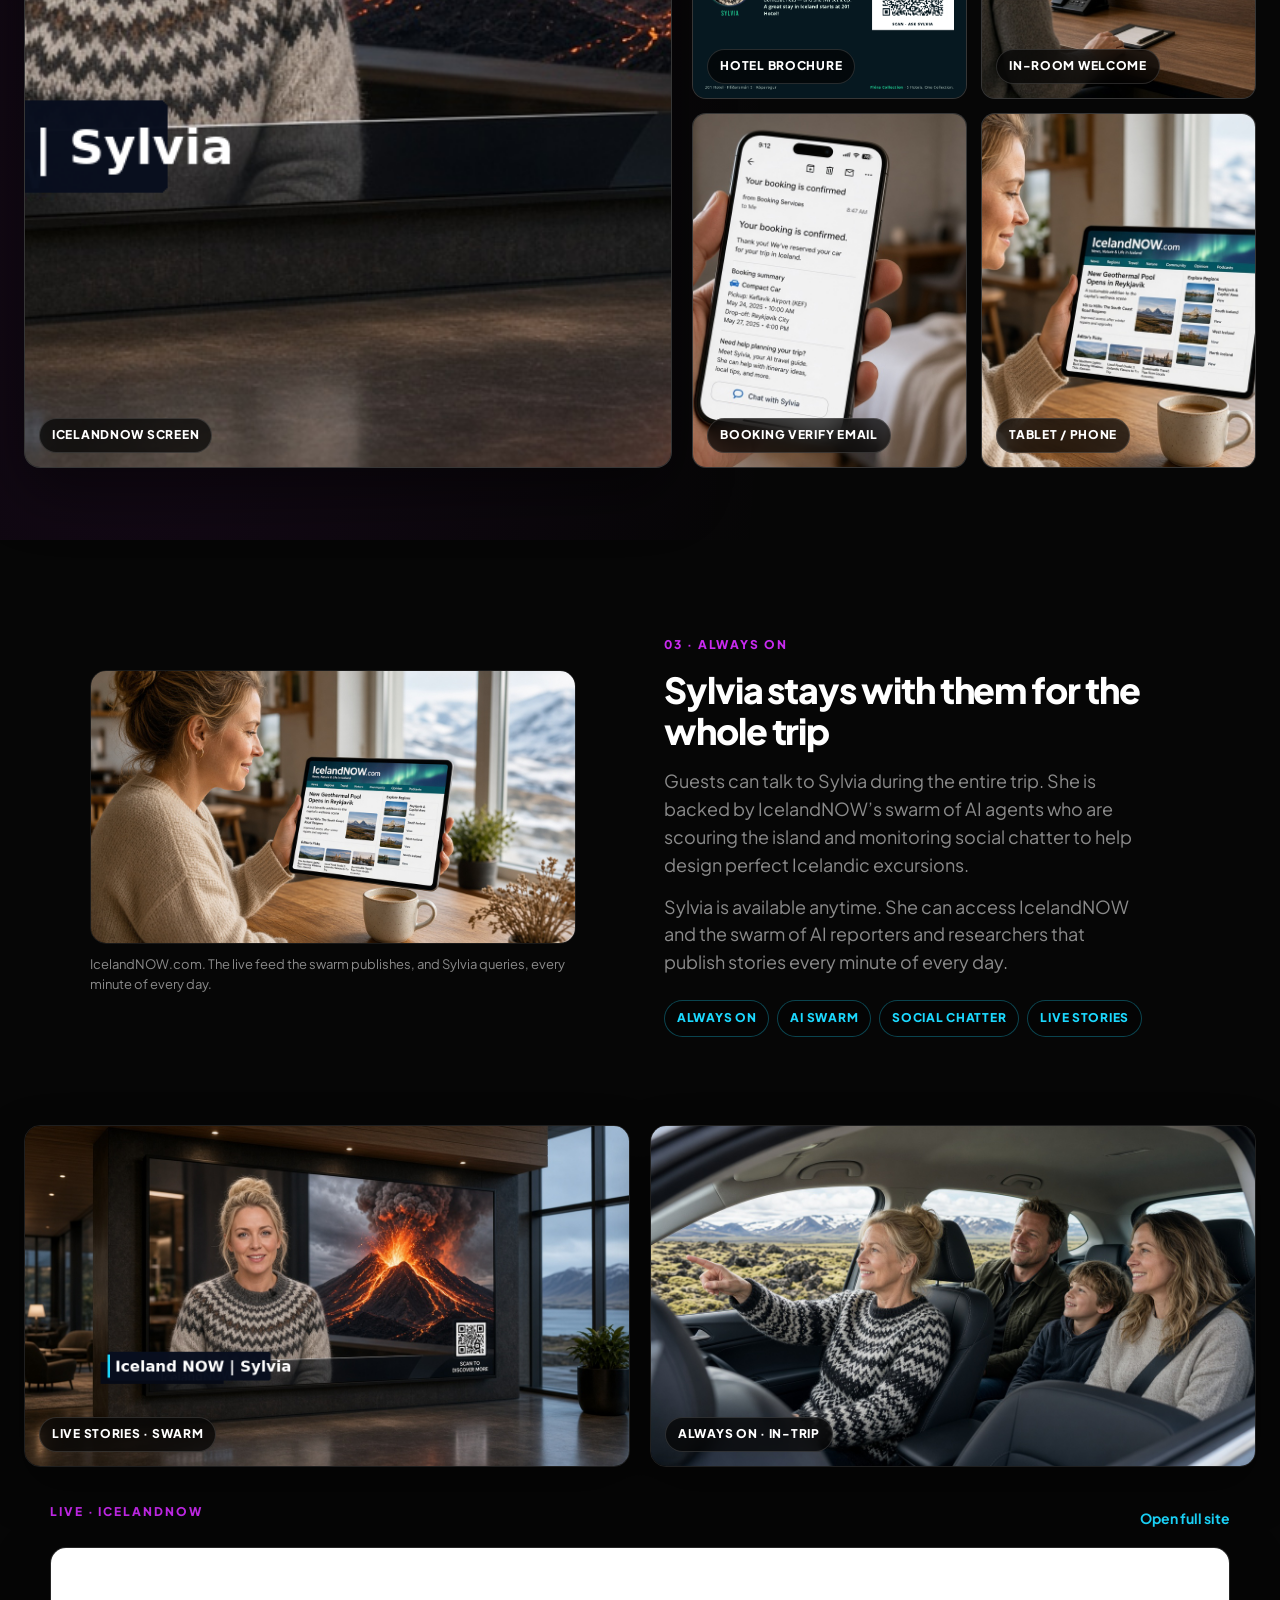
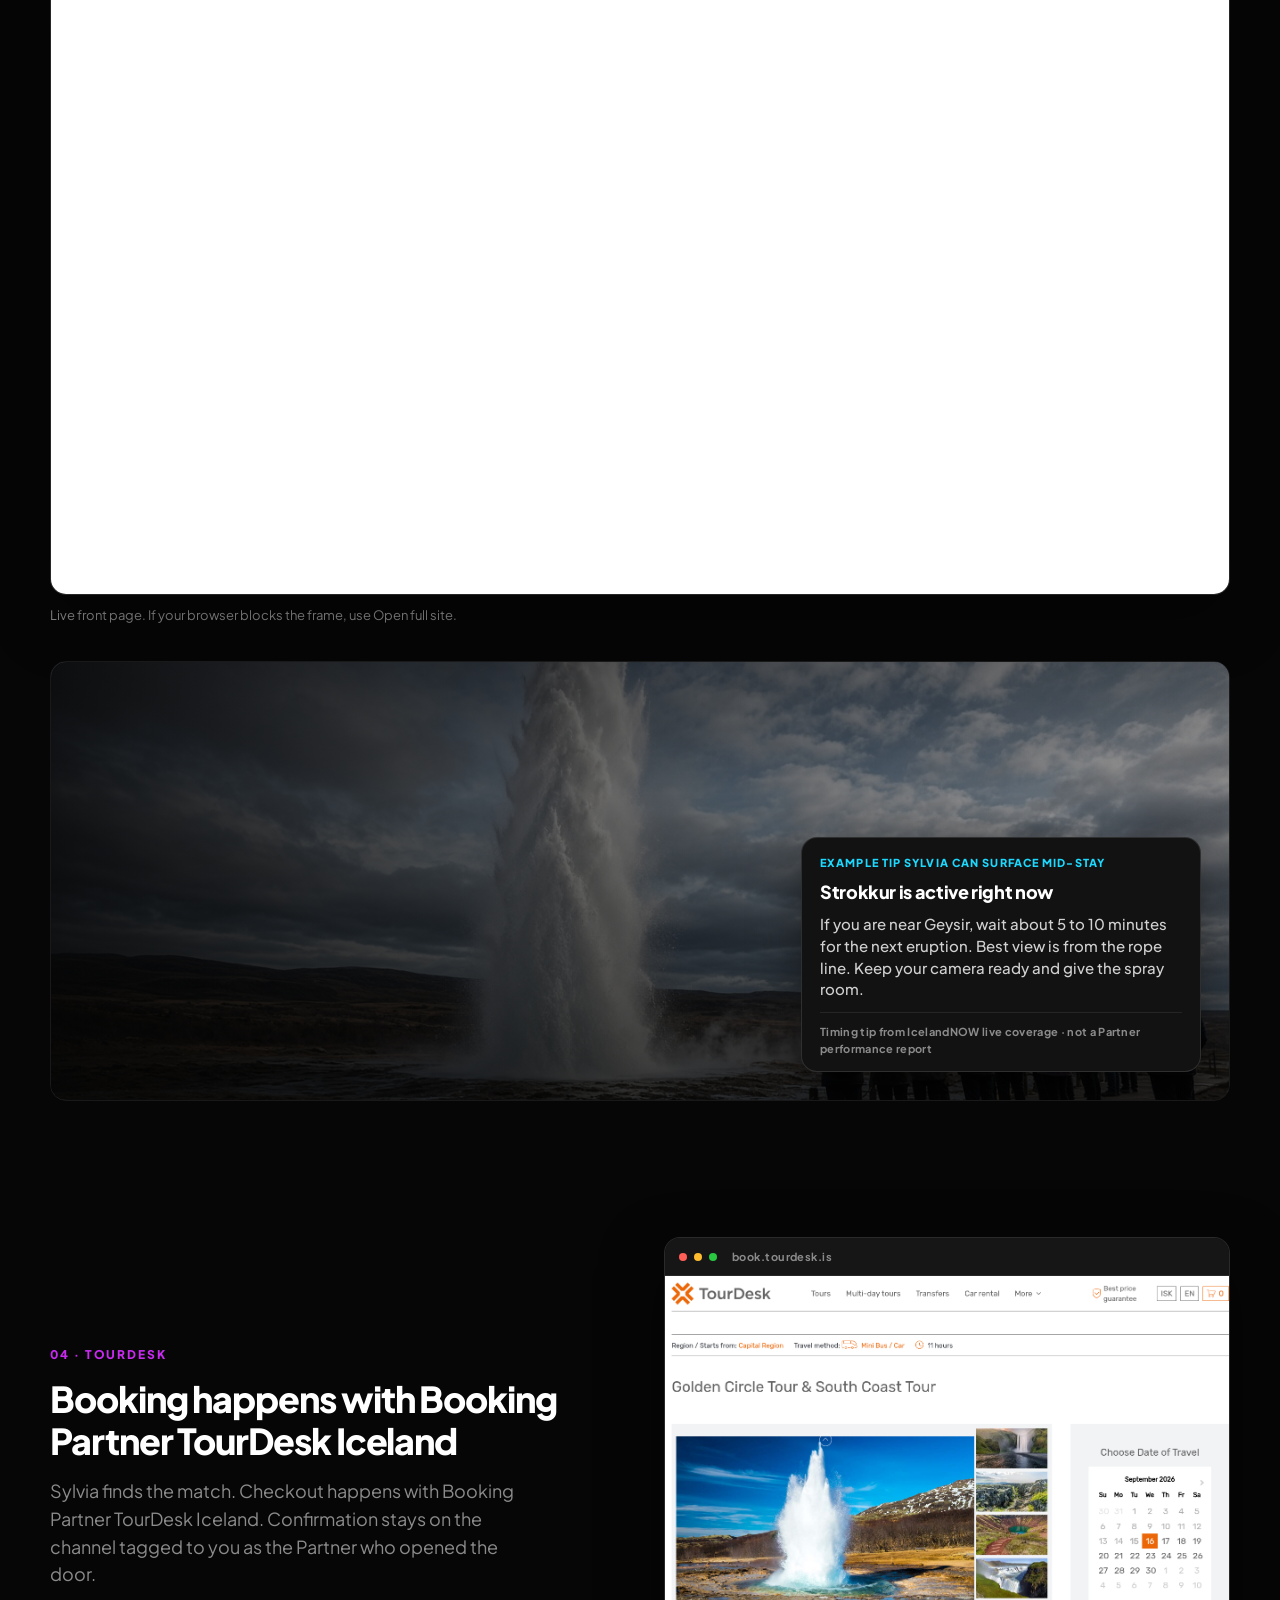
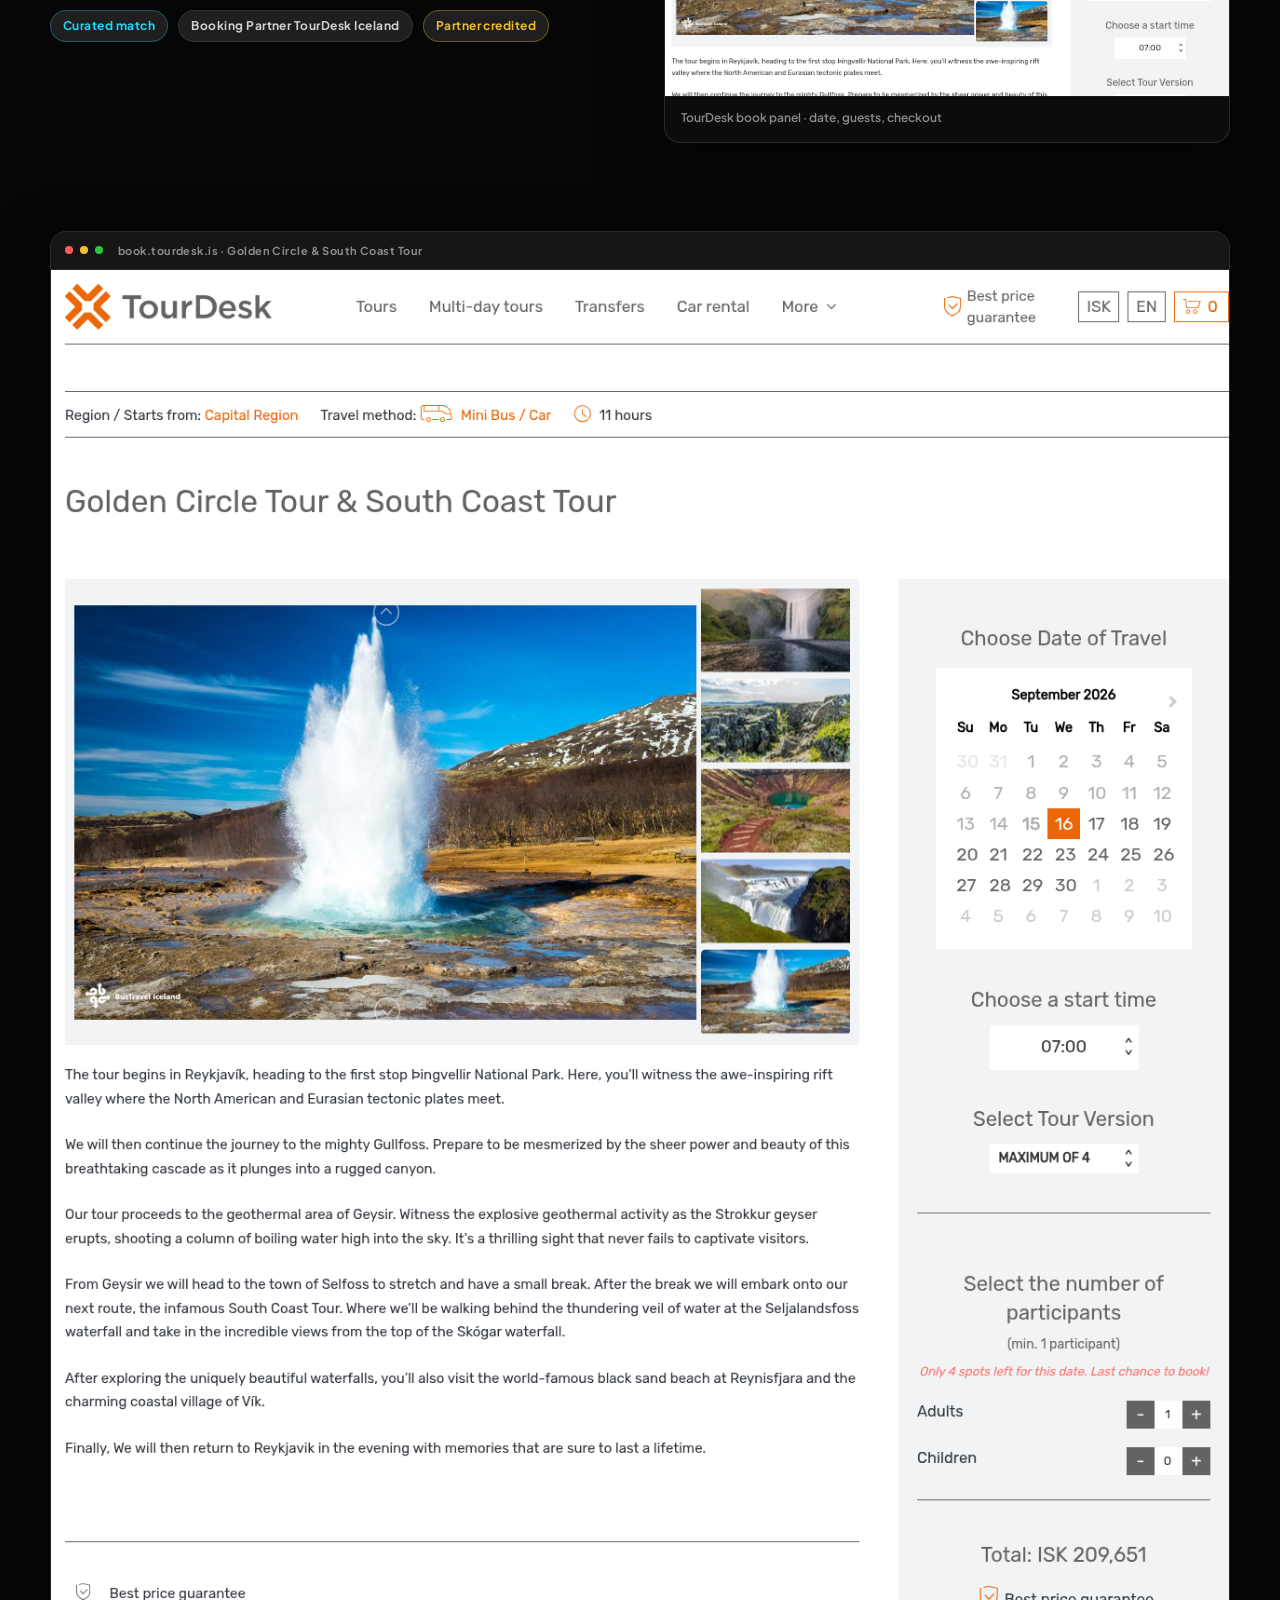
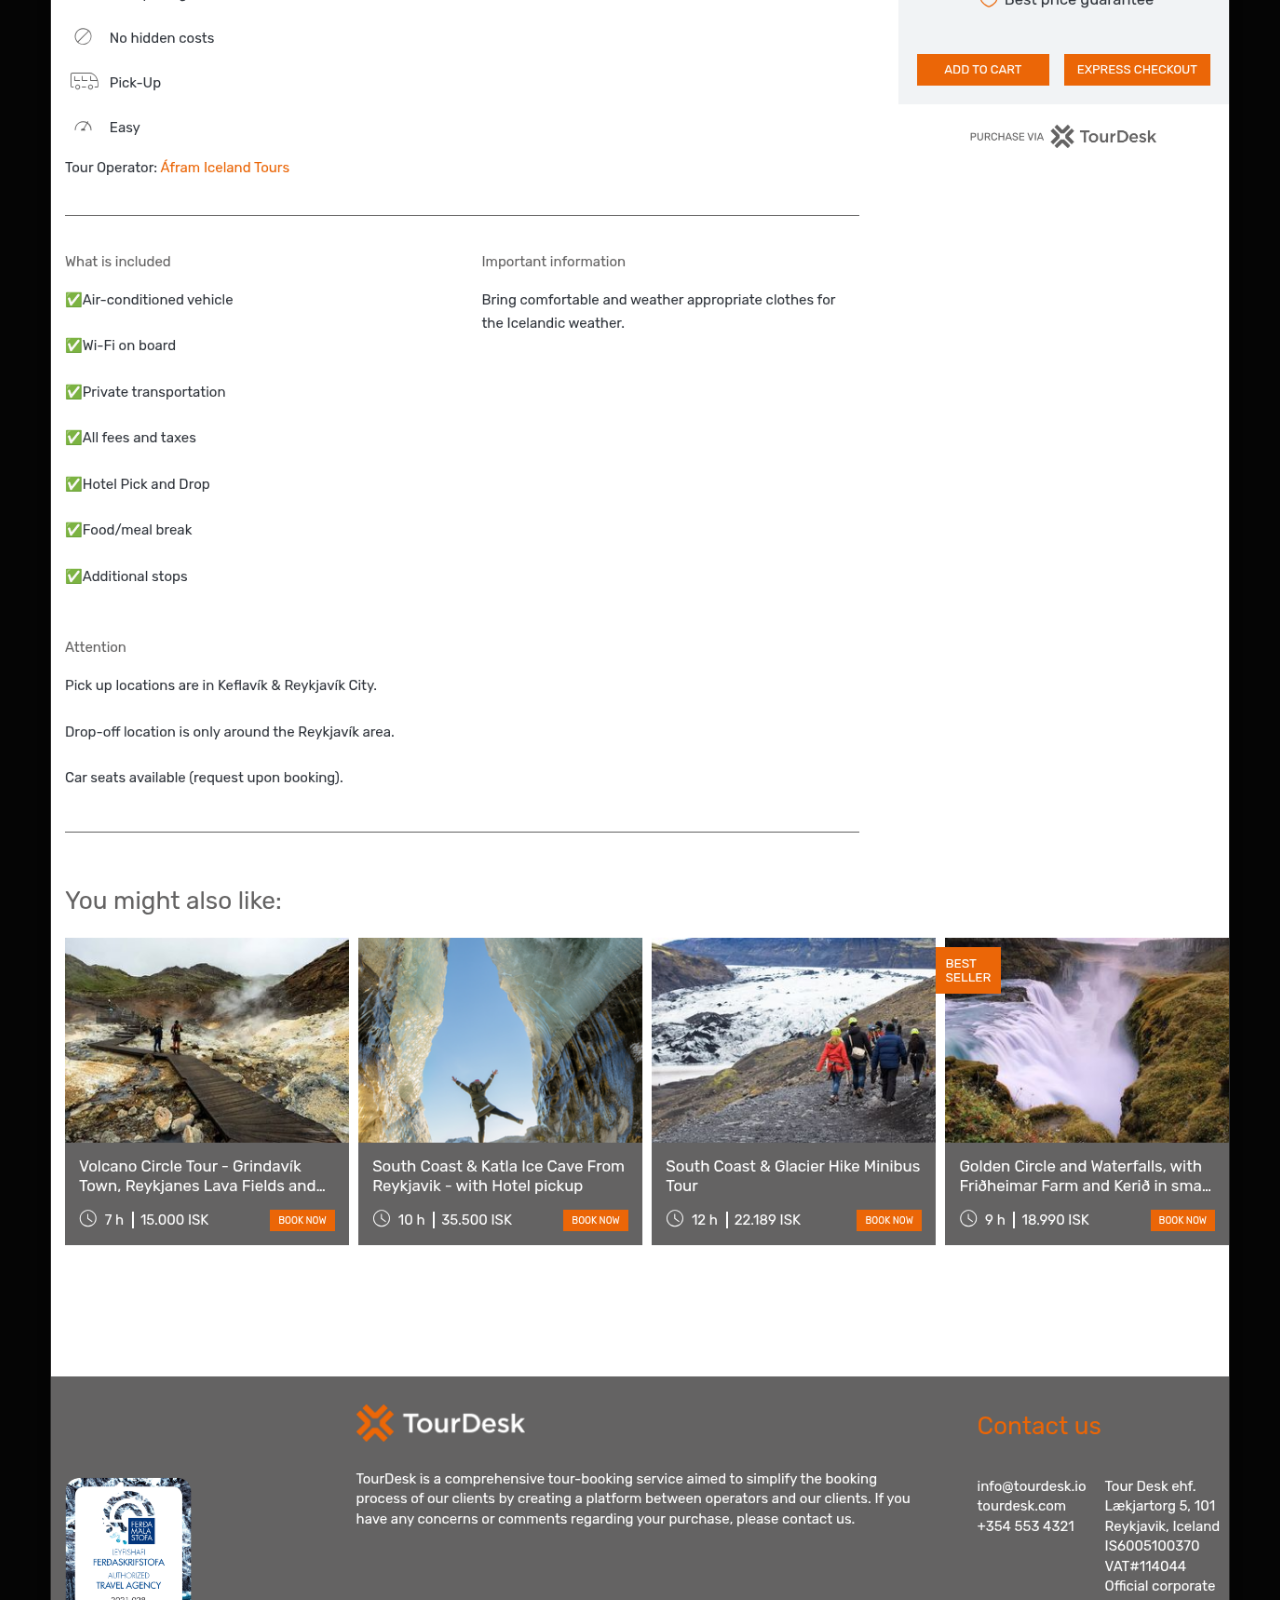
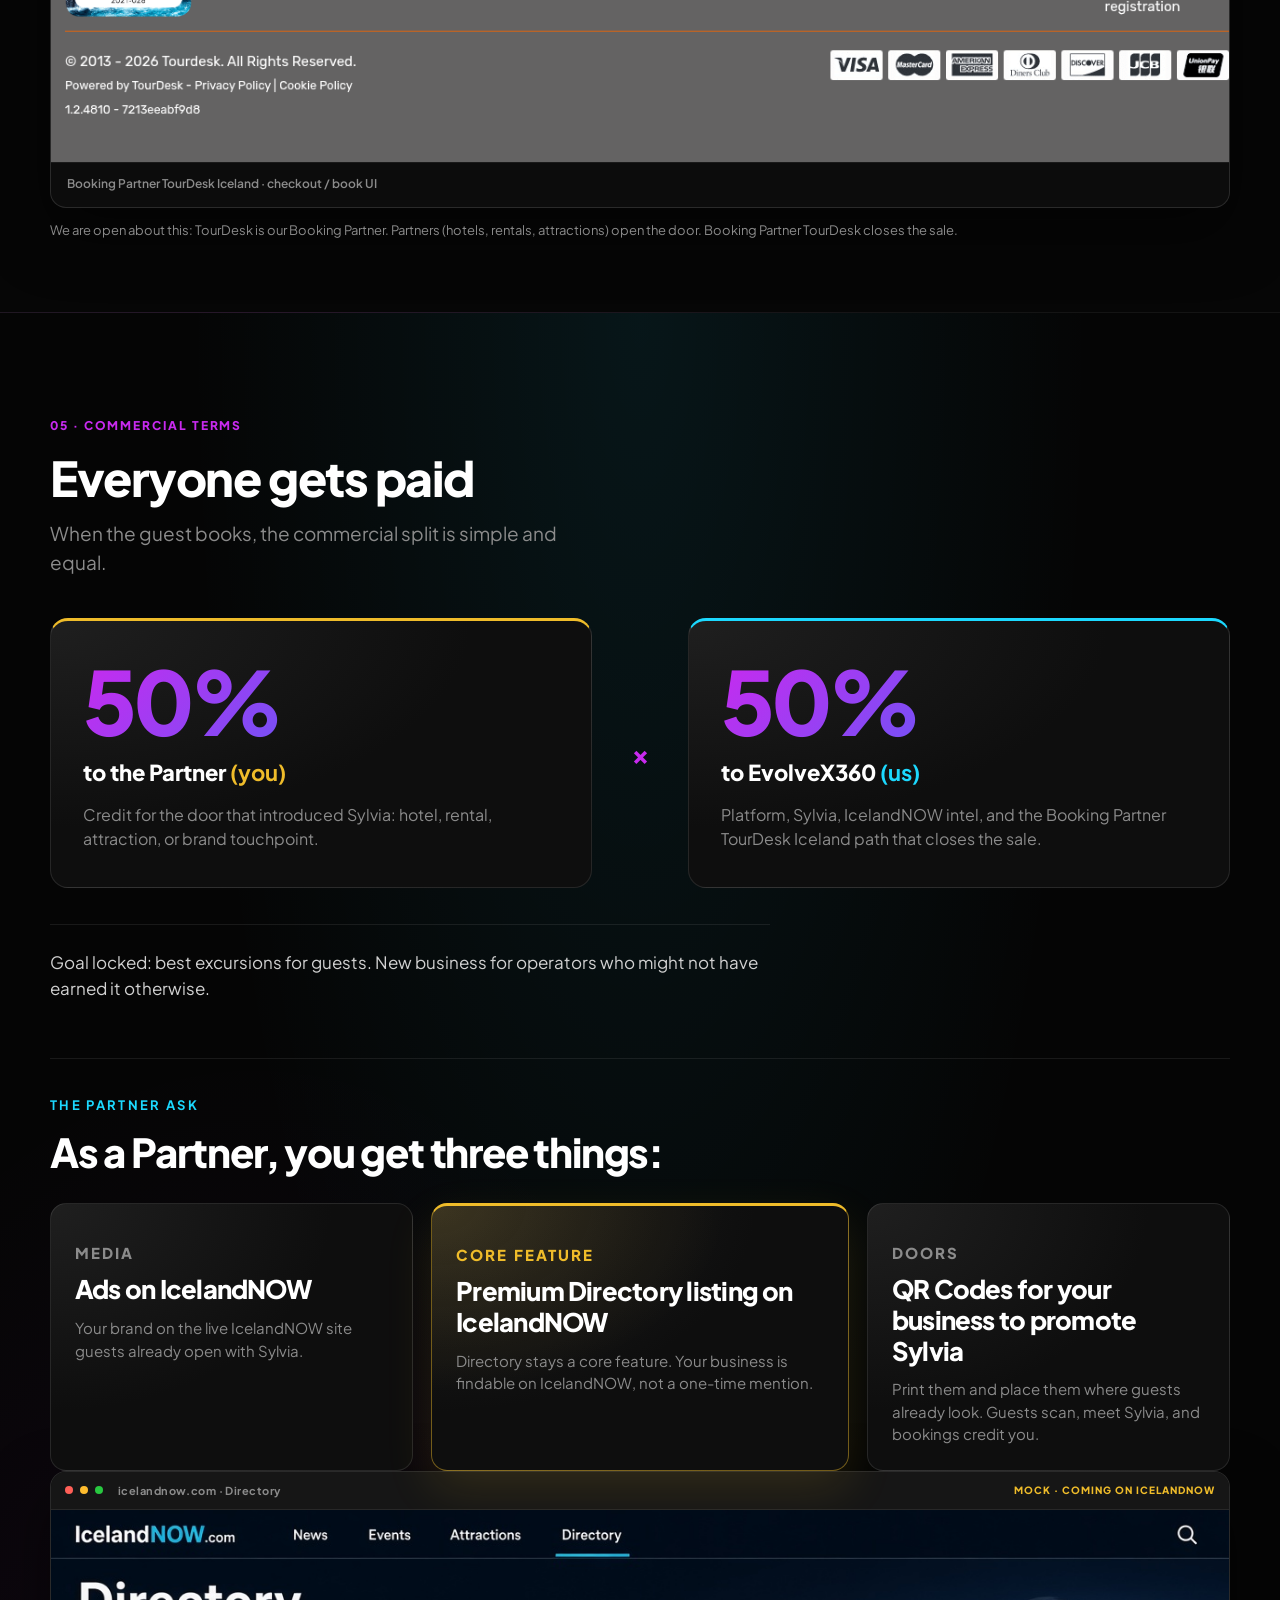
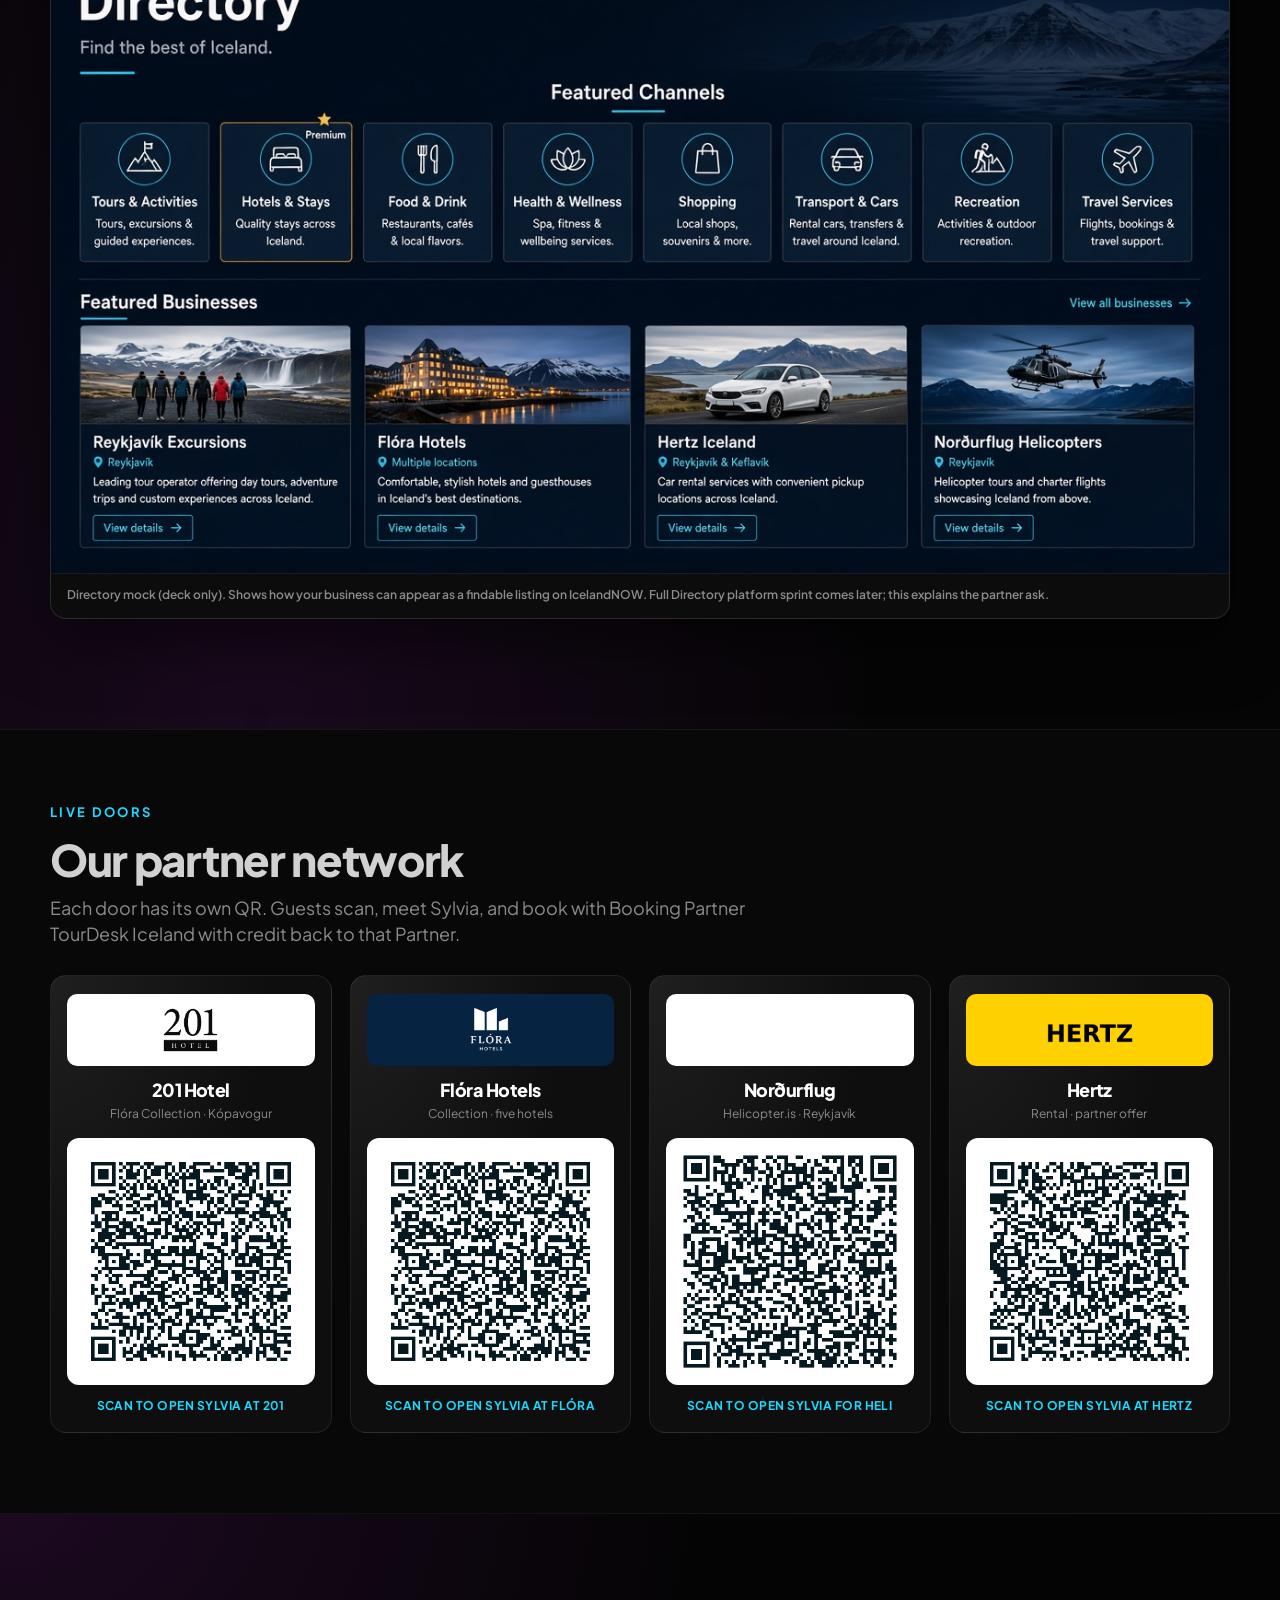
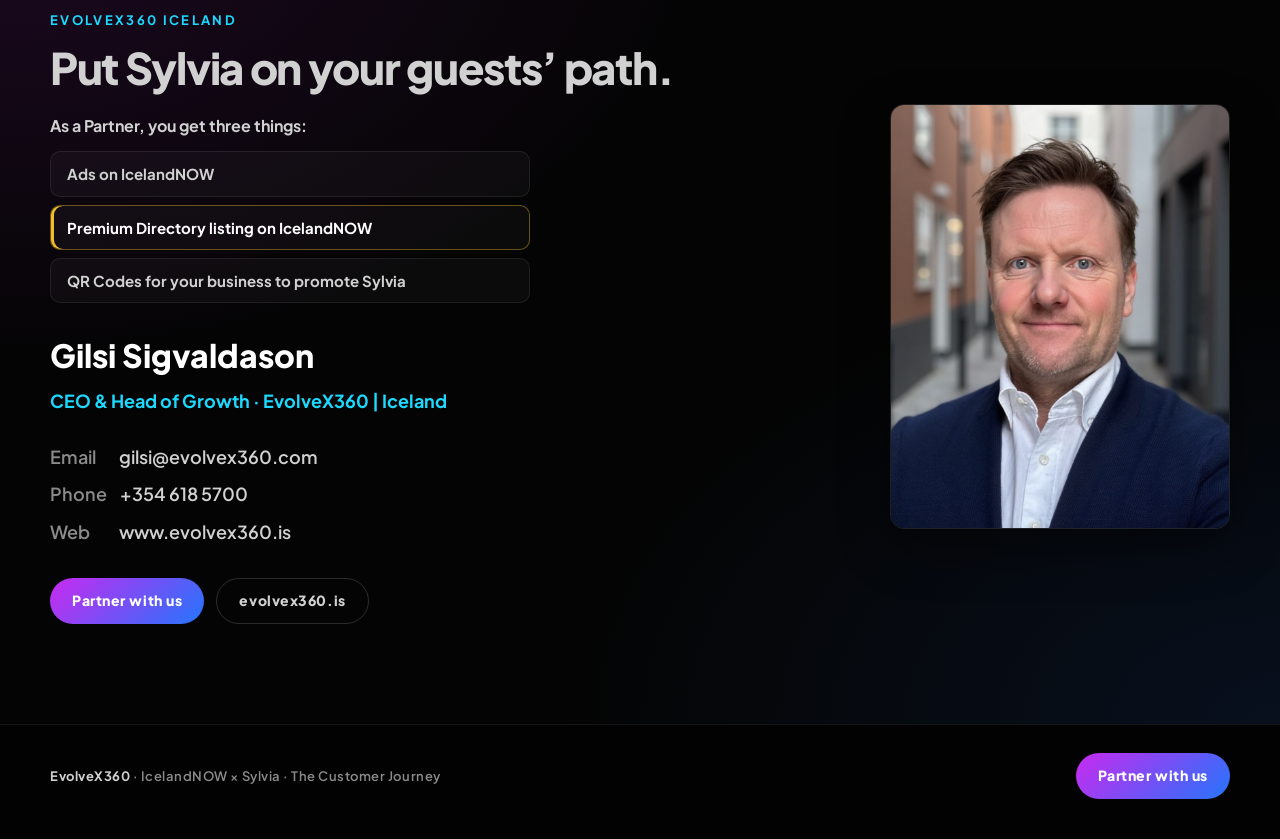
==== commit 3142f528: "Merge pull request #7 from GWLeith234/cursor/icelandnow-directory-mock-1b47 IcelandNOW: Directory UI" ====
--- a/icelandnow/index.html
+++ b/icelandnow/index.html
@@ -42,7 +42,7 @@
         </div>
         <p class="kicker">IcelandNOW × Sylvia</p>
         <h1>The guide that stays with your guests.<span>Bookings that credit you.</span></h1>
-        <p class="lede hero-lede">Put Sylvia at your door. She stays with your guests for the whole stay and points them to perfect Icelandic excursions. Checkout with our Booking Partner, TourDesk Iceland. Revenue splits 50 / 50 with EvolveX360. You get credit for opening the door.</p>
+        <p class="lede hero-lede">Sylvia meets travelers across the stay: lobby screens, airport digital out-of-home (DOOH), car and taxi QR, hotel brochures, in-room welcome, and the booking verify email. She helps them decide what to do in Iceland today. When they book through the path below, revenue splits 50 / 50 with EvolveX360.</p>
         <div class="actions">
           <a class="btn" href="#customer-journey">See The Customer Journey</a>
           <a class="btn ghost" href="#close">Partner with us</a>
@@ -61,8 +61,8 @@
       <p class="kicker">The goal</p>
       <h2>Help guests find the very best excursions in Iceland.<em> Connect operators with business they might not have earned.</em></h2>
       <div class="bridge-split">
-        <p>Sylvia runs on IcelandNOW: a live feed of news, events, and attractions. She matches taste and timing, then sends guests to book.</p>
-        <p>You open the door. Sylvia guides the stay. Booking Partner TourDesk Iceland closes the sale. Everyone gets paid.</p>
+        <p>Sylvia is powered by IcelandNOW: a live feed of news, events, and attractions. She suggests curated trips that match taste and timing, then routes checkout to Booking Partner TourDesk Iceland.</p>
+        <p>Partners open the door. Guests get a guide for the whole stay. Operators get new demand. Everyone gets paid.</p>
       </div>
     </div>
   </section>
@@ -73,7 +73,7 @@
       <div class="wrap">
         <p class="kicker">Five beats</p>
         <h2 class="journey-title">The Customer Journey</h2>
-        <p class="lede">Arrive. Meet Sylvia. Stay on with IcelandNOW. Book with Booking Partner TourDesk Iceland. Split 50 / 50.</p>
+        <p class="lede">Arrive. Meet Sylvia. Stay on with IcelandNOW. Book with Booking Partner TourDesk Iceland. Then see how everyone gets paid.</p>
       </div>
       <nav class="journey-rail" aria-label="The Customer Journey steps">
         <div class="wrap rail-inner">
@@ -138,7 +138,7 @@
           <div class="meet-hi-copy">
             <h3>Hi! I’m Sylvia</h3>
             <p class="meet-id">Your AI travel expert · Iceland</p>
-            <p>She greets the family at the start of the stay. Same guide on every door, tagged to you as the Partner who hosted them. Below is how she shows up on each channel.</p>
+            <p>She greets the family at the start of the stay. Same guide on every door, tagged to the Partner who hosted them. Below is how she shows up on each channel.</p>
             <div class="quote-chip">
               <img src="img/sylvia.jpg" alt="">
               <p>“Ask me what is happening in Iceland today. I will find the match.”</p>
@@ -163,7 +163,7 @@
         </figure>
       </div>
       <div class="wrap discover-intro">
-        <p class="discover-lede">Every place guests meet Sylvia: lobby screens, airport digital out-of-home (DOOH), car and taxi QR, hotel brochures, in-room welcome, the booking verify email, and the tablet or phone in their pocket.</p>
+        <p class="discover-lede">Every place guests meet Sylvia: lobby screens, airport DOOH, car and taxi QR, hotel brochures, in-room welcome, the booking verify email, and the tablet or phone in their pocket.</p>
       </div>
       <div class="wrap discover-mosaic">
         <figure class="discover-feature">
@@ -205,7 +205,8 @@
         <div class="beat-copy">
           <span class="beat-label">03 · Always on</span>
           <h3>Sylvia stays with them for the whole trip</h3>
-          <p>Guests can talk to Sylvia anytime. Behind her, IcelandNOW’s swarm of AI agents is scouring the island and monitoring social chatter to help design perfect Icelandic excursions. The same swarm of reporters and researchers publishes stories every minute of every day. Sylvia queries that live feed so advice stays current mid-stay, not stuck in a static brochure.</p>
+          <p>Guests can talk to Sylvia during the entire trip. She is backed by IcelandNOW’s swarm of AI agents who are scouring the island and monitoring social chatter to help design perfect Icelandic excursions.</p>
+          <p>Sylvia is available anytime. She can access IcelandNOW and the swarm of AI reporters and researchers that publish stories every minute of every day.</p>
           <div class="live-tags">
             <span>Always on</span>
             <span>AI swarm</span>
@@ -215,7 +216,7 @@
         </div>
         <figure class="beat-art tablet-art">
           <img src="journey/cj-06-icelandnow-tablet.png" alt="Guest scrolling IcelandNOW.com on a tablet">
-          <figcaption>IcelandNOW.com. The live feed the swarm publishes and Sylvia queries.</figcaption>
+          <figcaption>IcelandNOW.com. The live feed the swarm publishes, and Sylvia queries, every minute of every day.</figcaption>
         </figure>
       </div>
       <div class="wrap meet-pair always-pair">
@@ -263,7 +264,7 @@
         <div class="beat-copy">
           <span class="beat-label">04 · TourDesk</span>
           <h3>Booking happens with Booking Partner TourDesk Iceland</h3>
-          <p>Sylvia finds the match. Checkout with our Booking Partner, TourDesk Iceland. Confirmation stays on the channel tagged to you as the Partner who opened the door.</p>
+          <p>Sylvia finds the match. Checkout happens with Booking Partner TourDesk Iceland. Confirmation stays on the channel tagged to you as the Partner who opened the door.</p>
           <div class="meta">
             <span class="pill cyan">Curated match</span>
             <span class="pill">Booking Partner TourDesk Iceland</span>
@@ -292,7 +293,7 @@
           <img src="journey/tourdesk-booking-live.png" alt="TourDesk Iceland checkout and book UI. Full product page for Golden Circle and South Coast Tour with booking panel, price, Add to Cart, and Express Checkout.">
           <figcaption>Booking Partner TourDesk Iceland · checkout / book UI</figcaption>
         </figure>
-        <p class="book-support-note">You are the Partner (hotel, rental, attraction). TourDesk is our Booking Partner. You open the door. They close the sale.</p>
+        <p class="book-support-note">We are open about this: TourDesk is our Booking Partner. Partners (hotels, rentals, attractions) open the door. Booking Partner TourDesk closes the sale.</p>
       </div>
     </article>
 
@@ -301,7 +302,7 @@
       <div class="wrap">
         <span class="beat-label">05 · Commercial Terms</span>
         <h3>Everyone gets paid</h3>
-        <p class="econ-lede">When the guest books, the split is simple and equal.</p>
+        <p class="econ-lede">When the guest books, the commercial split is simple and equal.</p>
         <div class="econ-grid">
           <div class="econ-card partner">
             <div class="econ-pct">50%</div>
@@ -317,7 +318,7 @@
             <p>Platform, Sylvia, IcelandNOW intel, and the Booking Partner TourDesk Iceland path that closes the sale.</p>
           </div>
         </div>
-        <p class="econ-foot">Guests get better excursions. Operators get demand they might not have earned. You get 50%.</p>
+        <p class="econ-foot">Goal locked: best excursions for guests. New business for operators who might not have earned it otherwise.</p>
         <div class="partner-ask" id="ask">
           <p class="kicker">The partner ask</p>
           <h3>As a Partner, you get three things:</h3>
@@ -330,12 +331,12 @@
             <article class="ask-card featured">
               <p class="ask-label">Core feature</p>
               <h4>Premium Directory listing on IcelandNOW</h4>
-              <p>Directory stays a core feature. Your business stays findable on IcelandNOW, not a one-time mention.</p>
+              <p>Directory stays a core feature. Your business is findable on IcelandNOW, not a one-time mention.</p>
             </article>
             <article class="ask-card">
               <p class="ask-label">Doors</p>
               <h4>QR Codes for your business to promote Sylvia</h4>
-              <p>Print them. Place them where guests already look. Guests scan, meet Sylvia, and bookings credit you.</p>
+              <p>Print them and place them where guests already look. Guests scan, meet Sylvia, and bookings credit you.</p>
             </article>
           </div>
           <figure class="shot-frame ask-directory">
@@ -344,10 +345,10 @@
               <span class="shot-dot"></span>
               <span class="shot-dot"></span>
               <span class="shot-url">icelandnow.com · Directory</span>
-              <span class="shot-badge">Deck mock</span>
+              <span class="shot-badge">Mock · coming on IcelandNOW</span>
             </div>
-            <img src="journey/icelandnow-directory-mock.png" alt="Deck mock. How your business can appear as a findable listing on IcelandNOW.">
-            <figcaption>Deck mock. How your business can appear as a findable listing on IcelandNOW. Full Directory platform comes later.</figcaption>
+            <img src="journey/icelandnow-directory-mock.png" alt="IcelandNOW Directory UI mock. Featured Channels include Premium Hotels and Stays. Featured businesses show Reykjavik Excursions, Flora Hotels, Hertz Iceland, and Nordurflug Helicopters.">
+            <figcaption>Directory mock (deck only). Shows how your business can appear as a findable listing on IcelandNOW. Full Directory platform sprint comes later; this explains the partner ask.</figcaption>
           </figure>
         </div>
       </div>
@@ -359,7 +360,7 @@
     <div class="wrap">
       <p class="kicker">Live doors</p>
       <h2>Our partner network</h2>
-      <p class="network-lede">Each door has its own QR. Guests scan, meet Sylvia, and book with Booking Partner TourDesk Iceland. Credit goes back to that Partner.</p>
+      <p class="network-lede">Each door has its own QR. Guests scan, meet Sylvia, and book with Booking Partner TourDesk Iceland with credit back to that Partner.</p>
       <div class="door-grid">
         <article class="door-card">
           <div class="door-logo light">
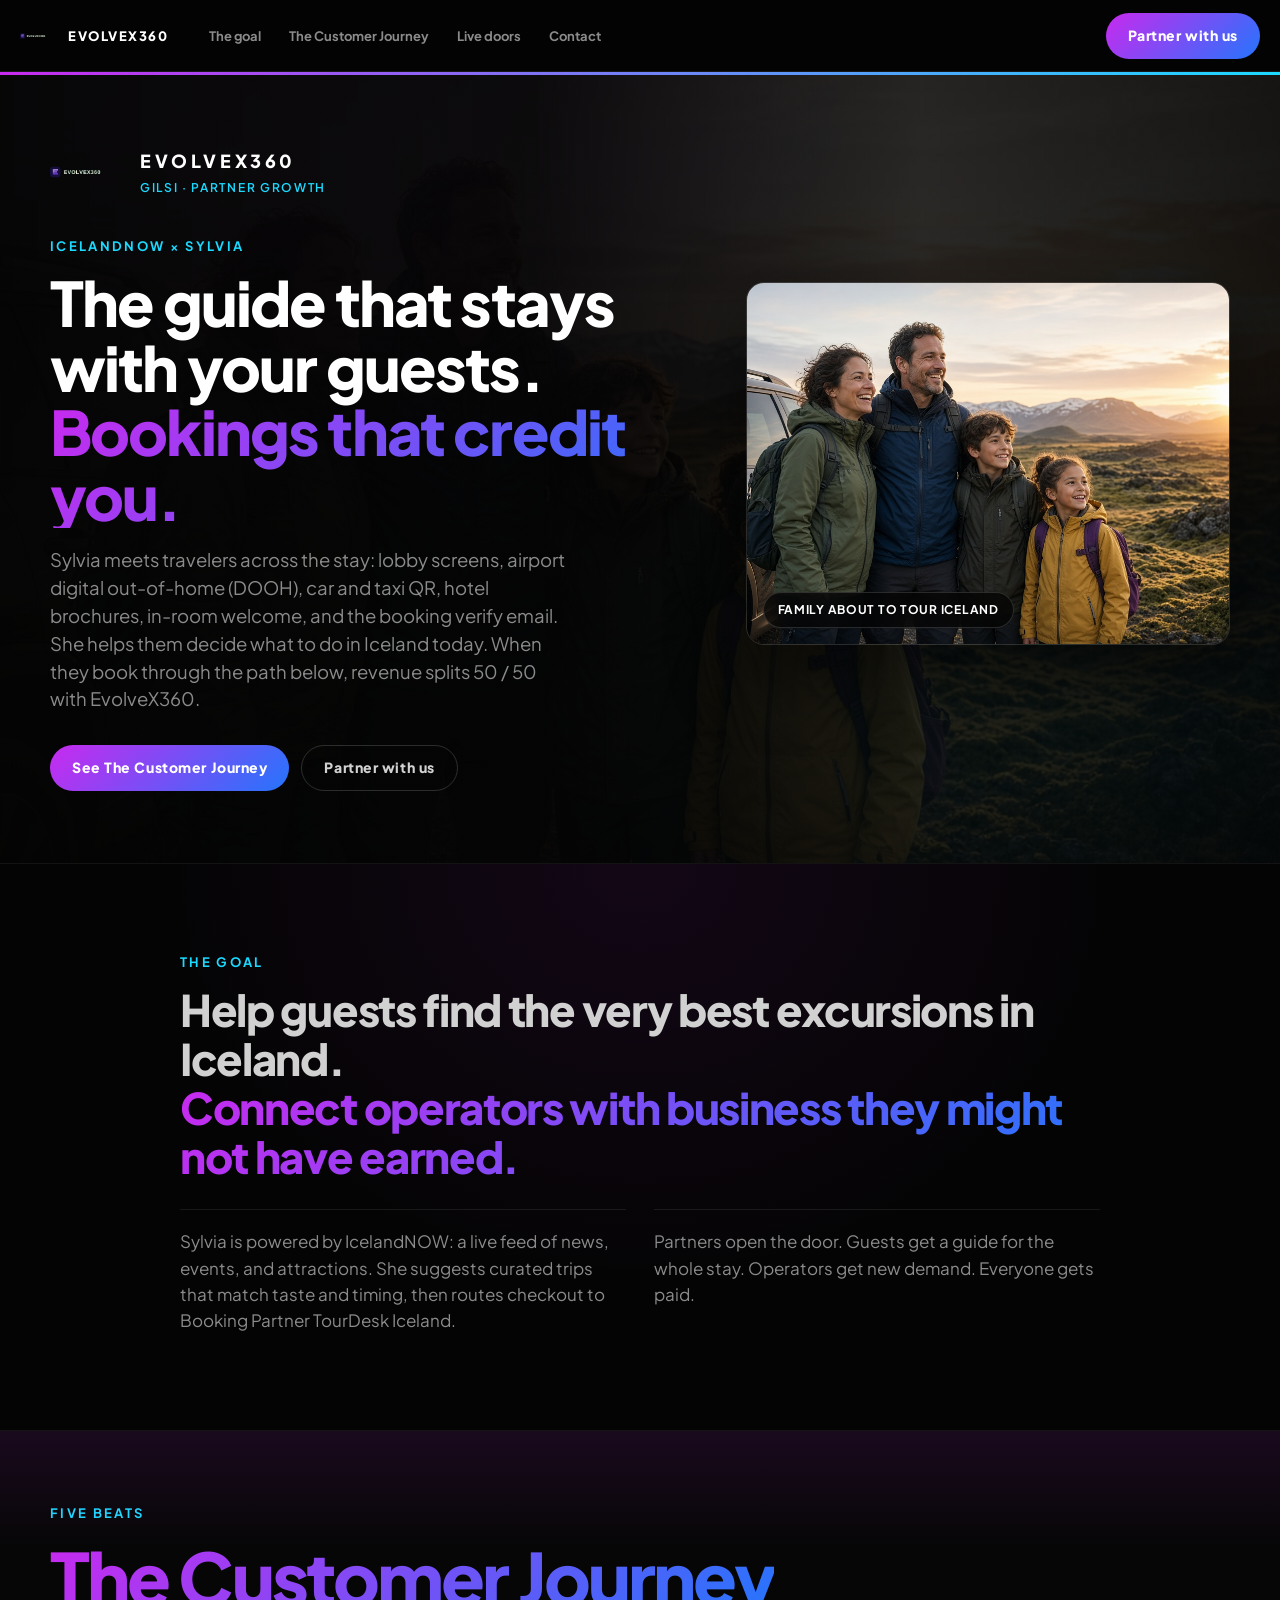
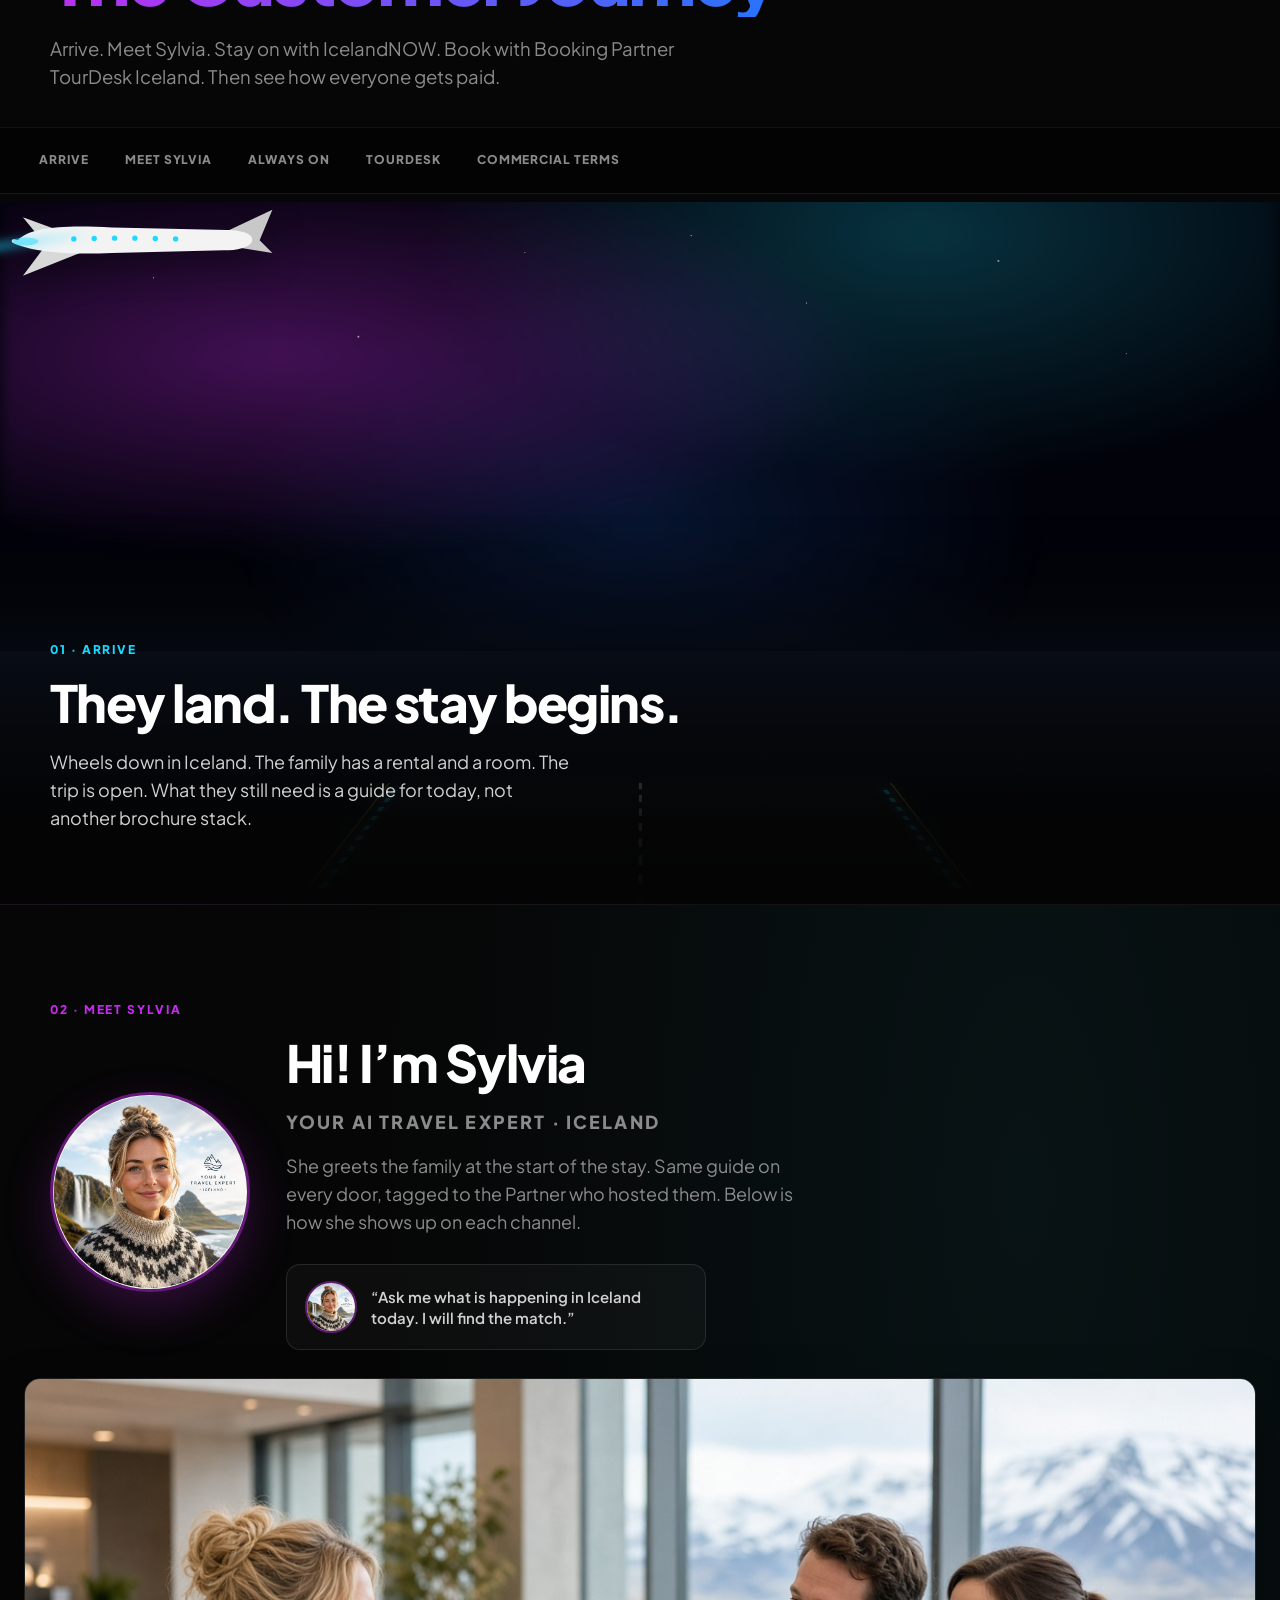
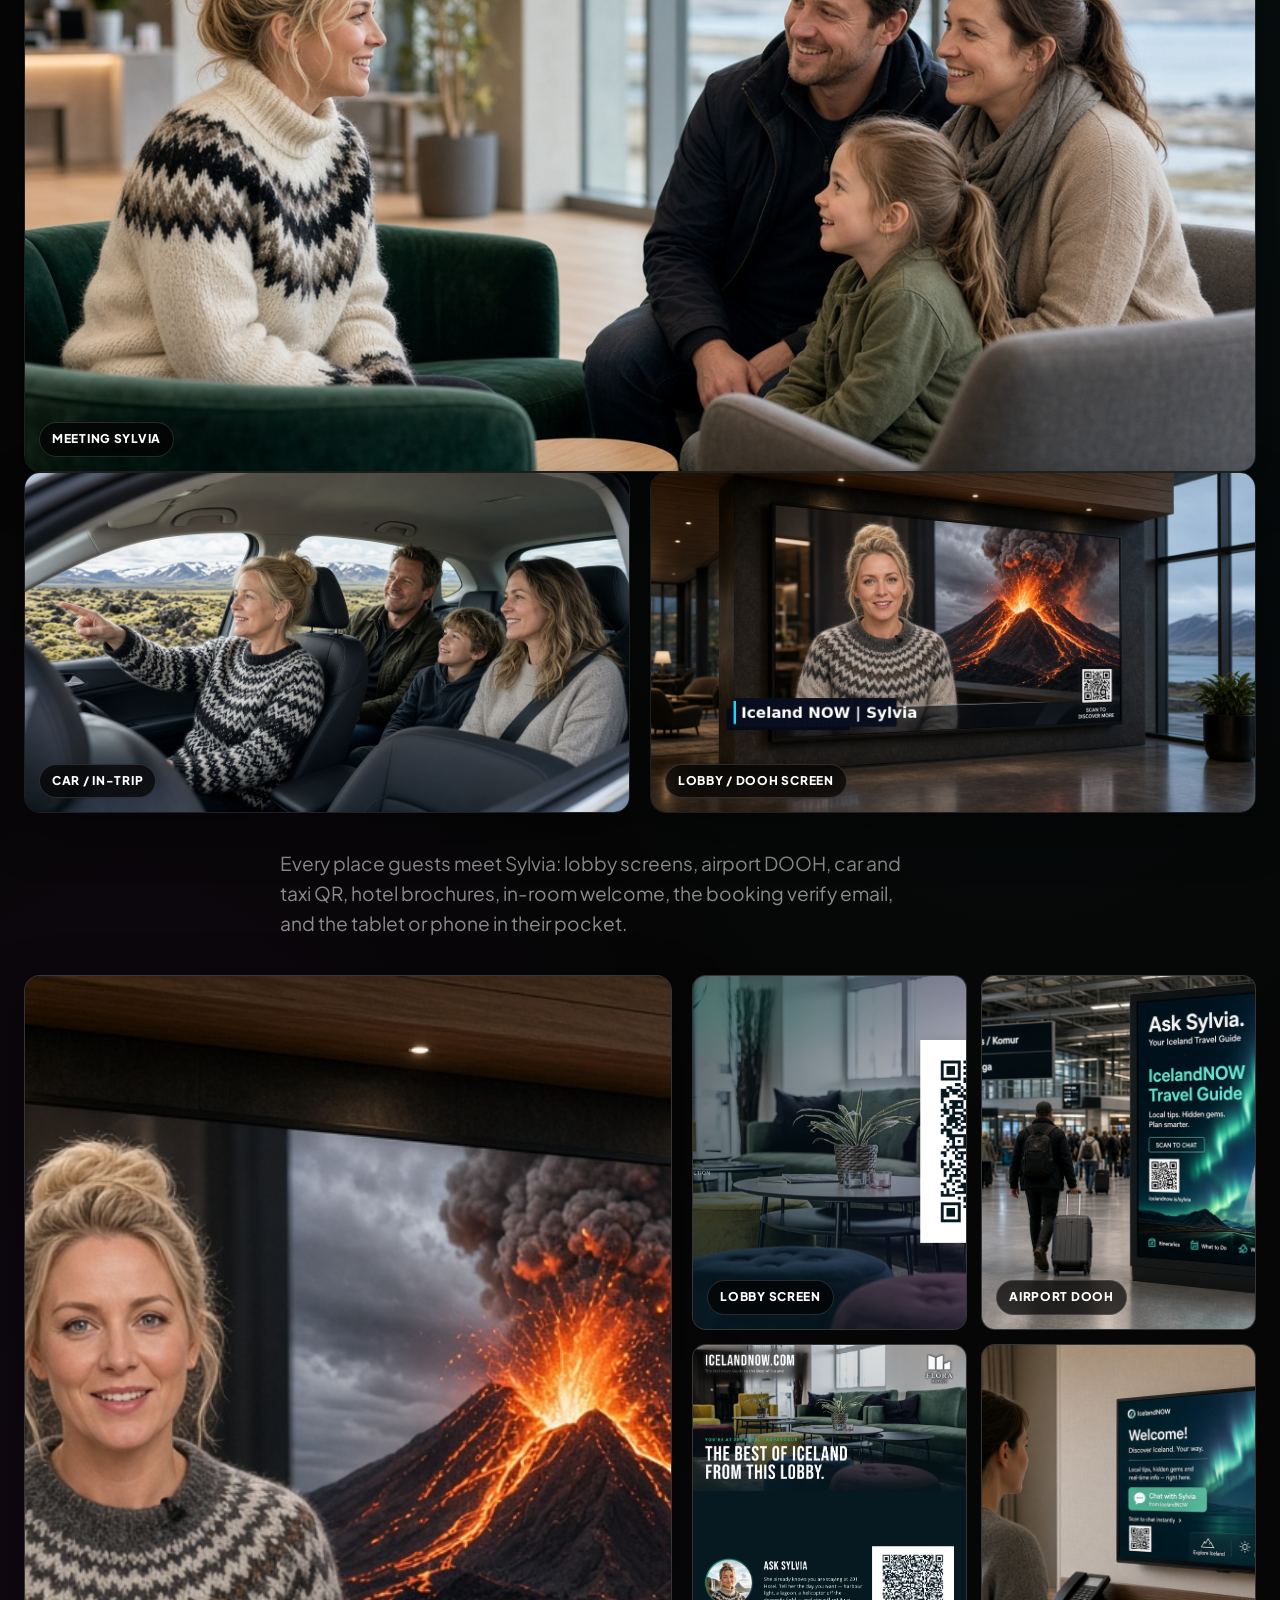
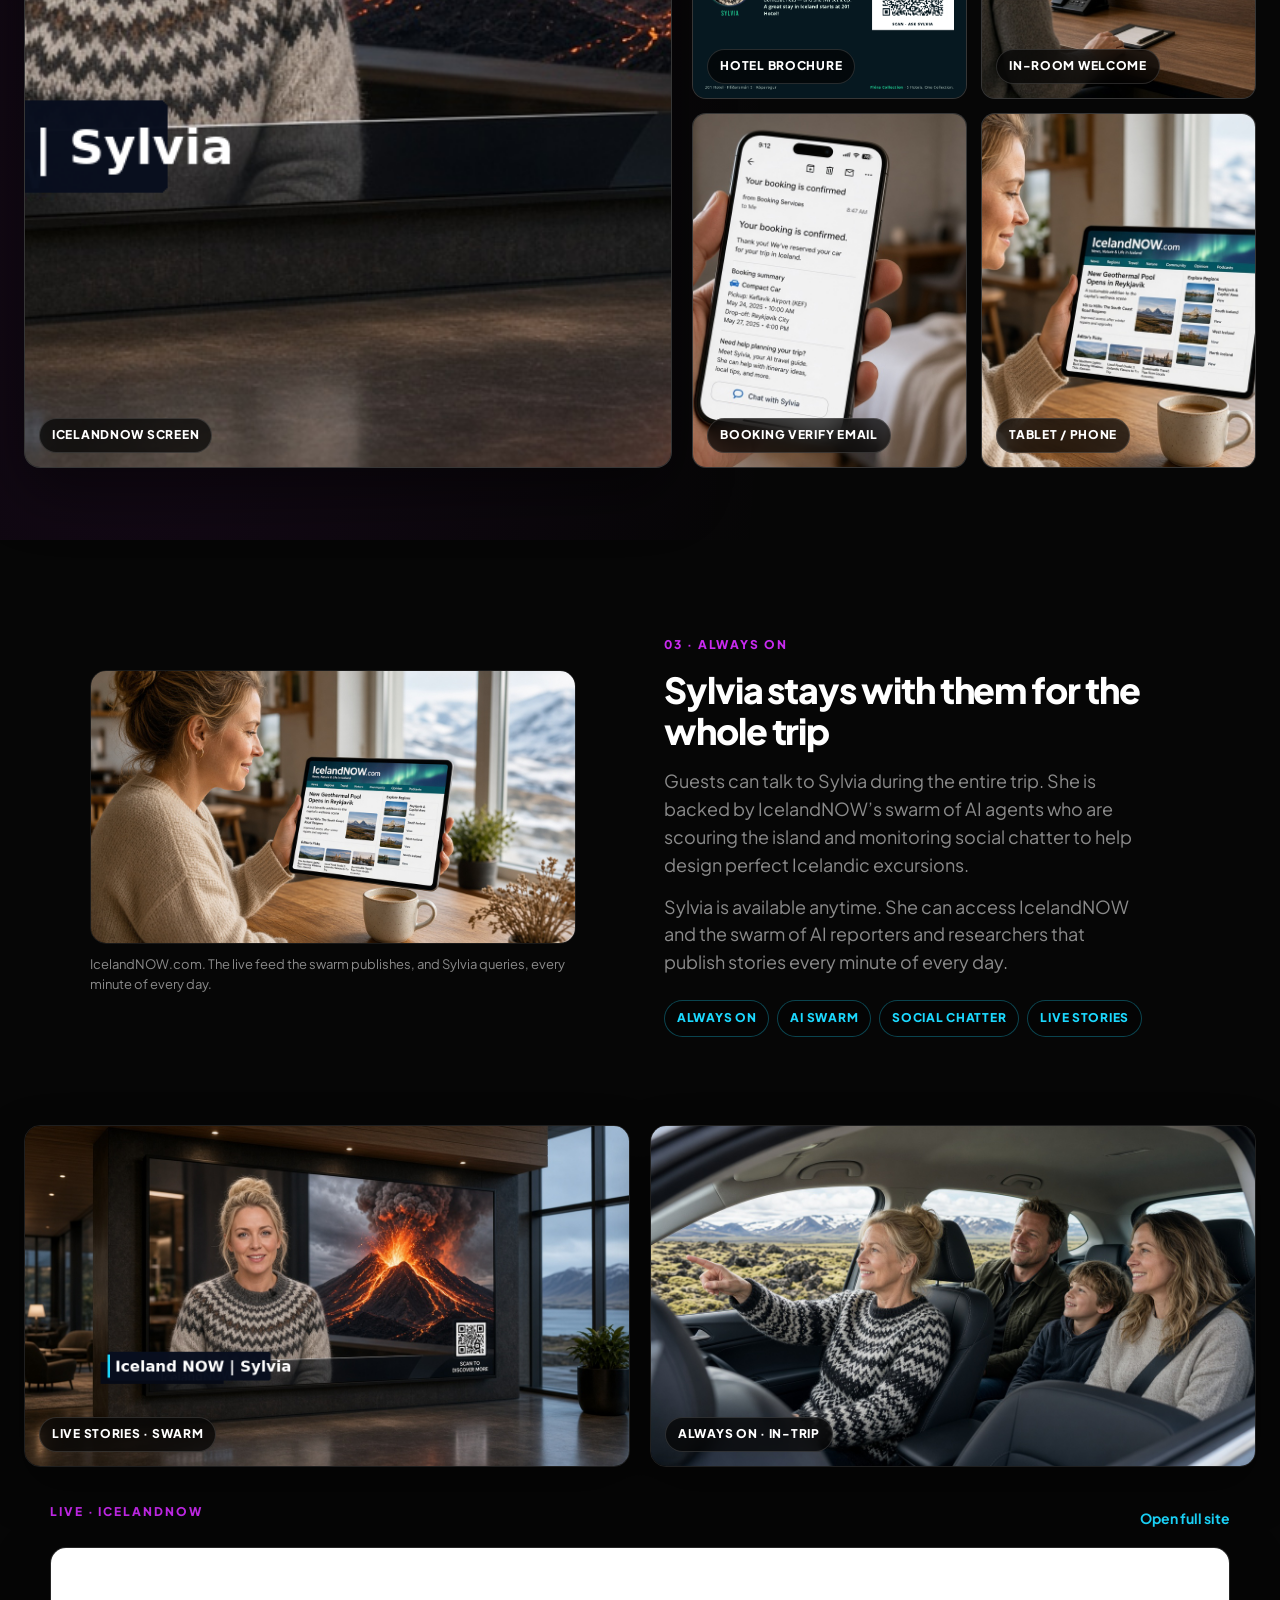
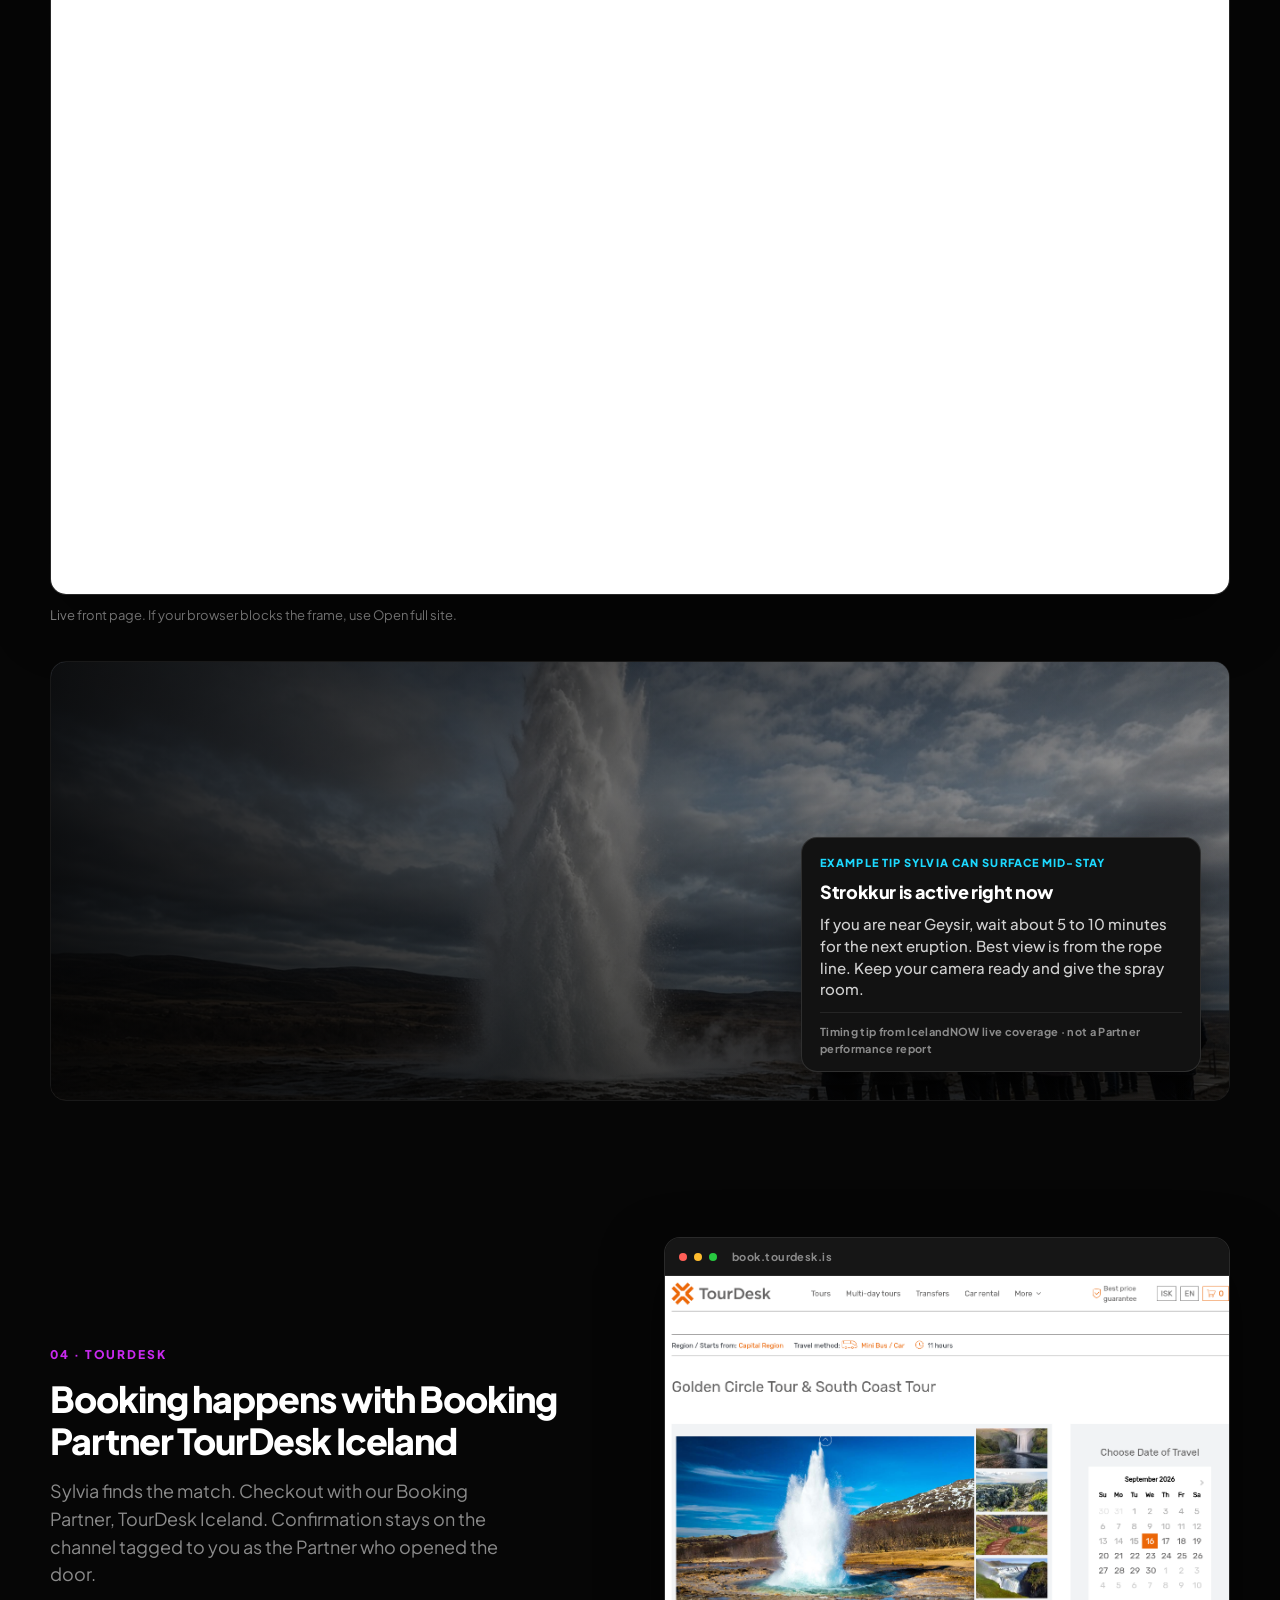
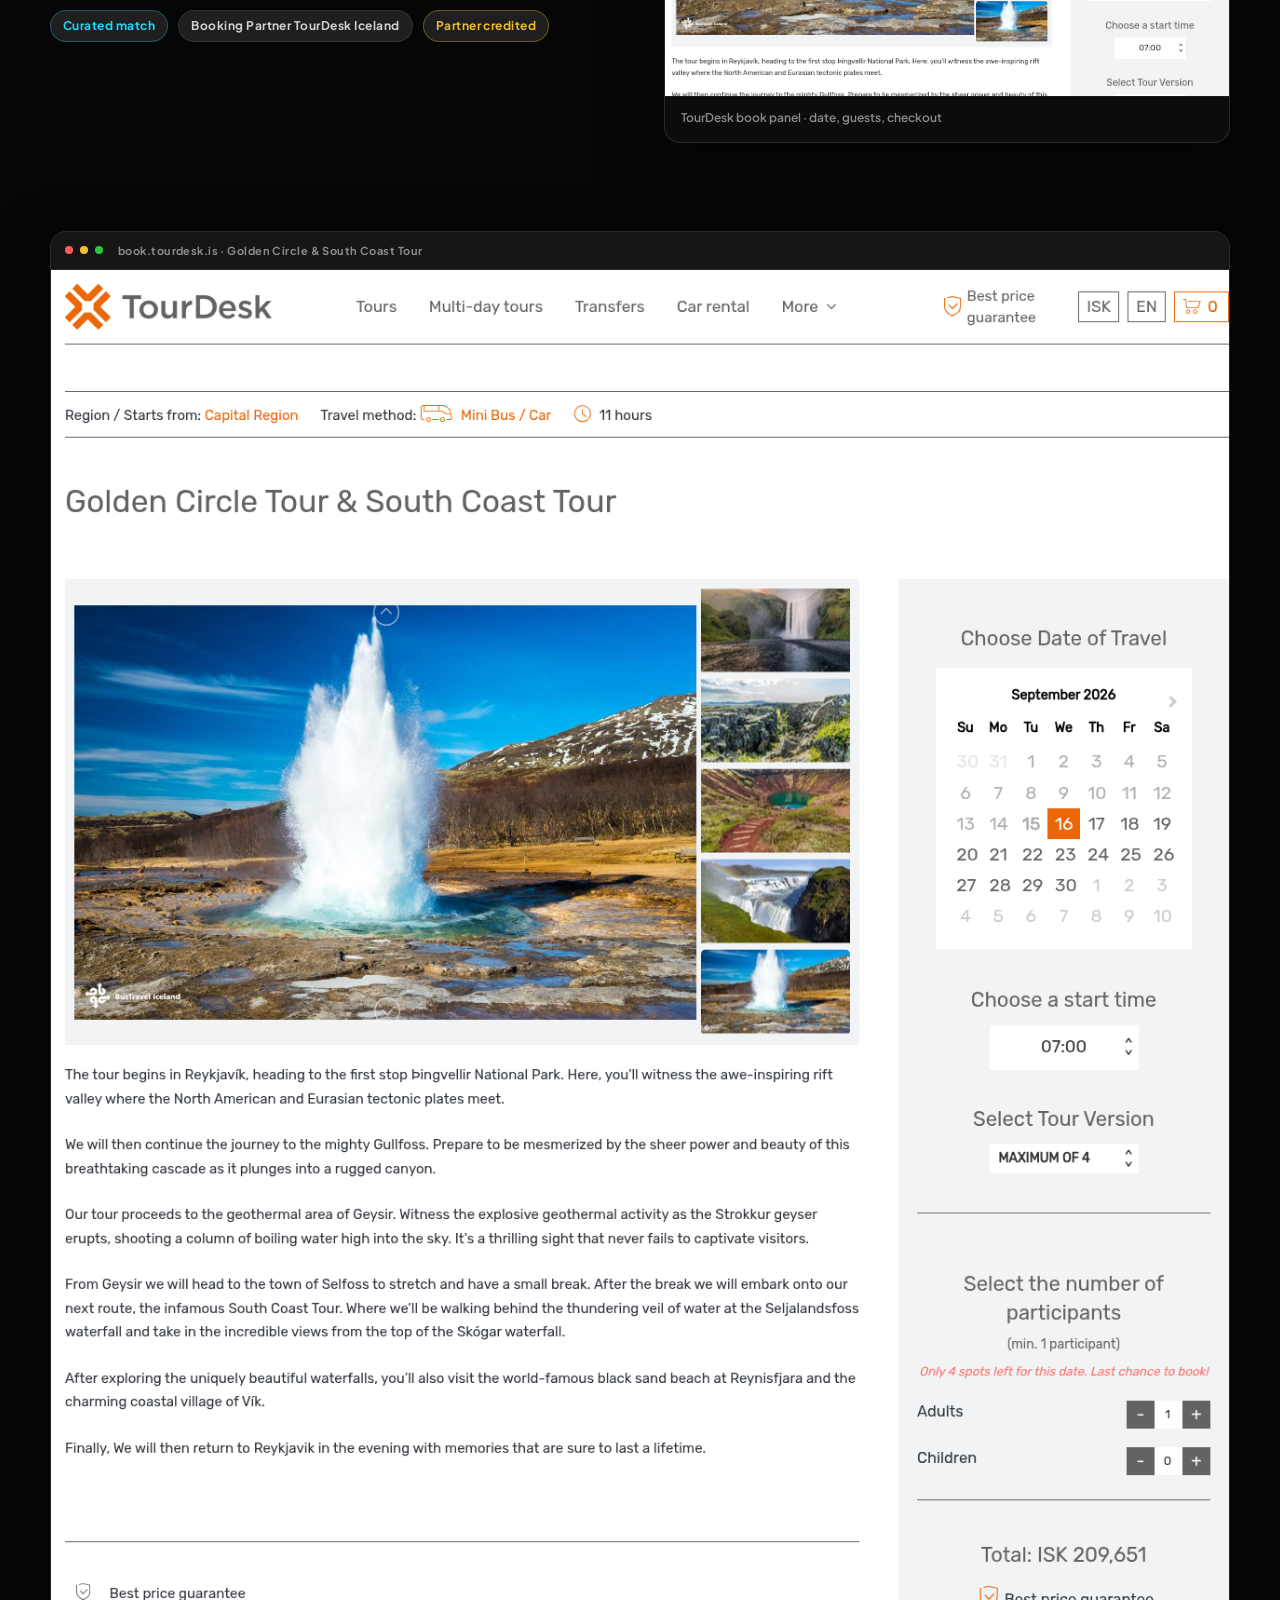
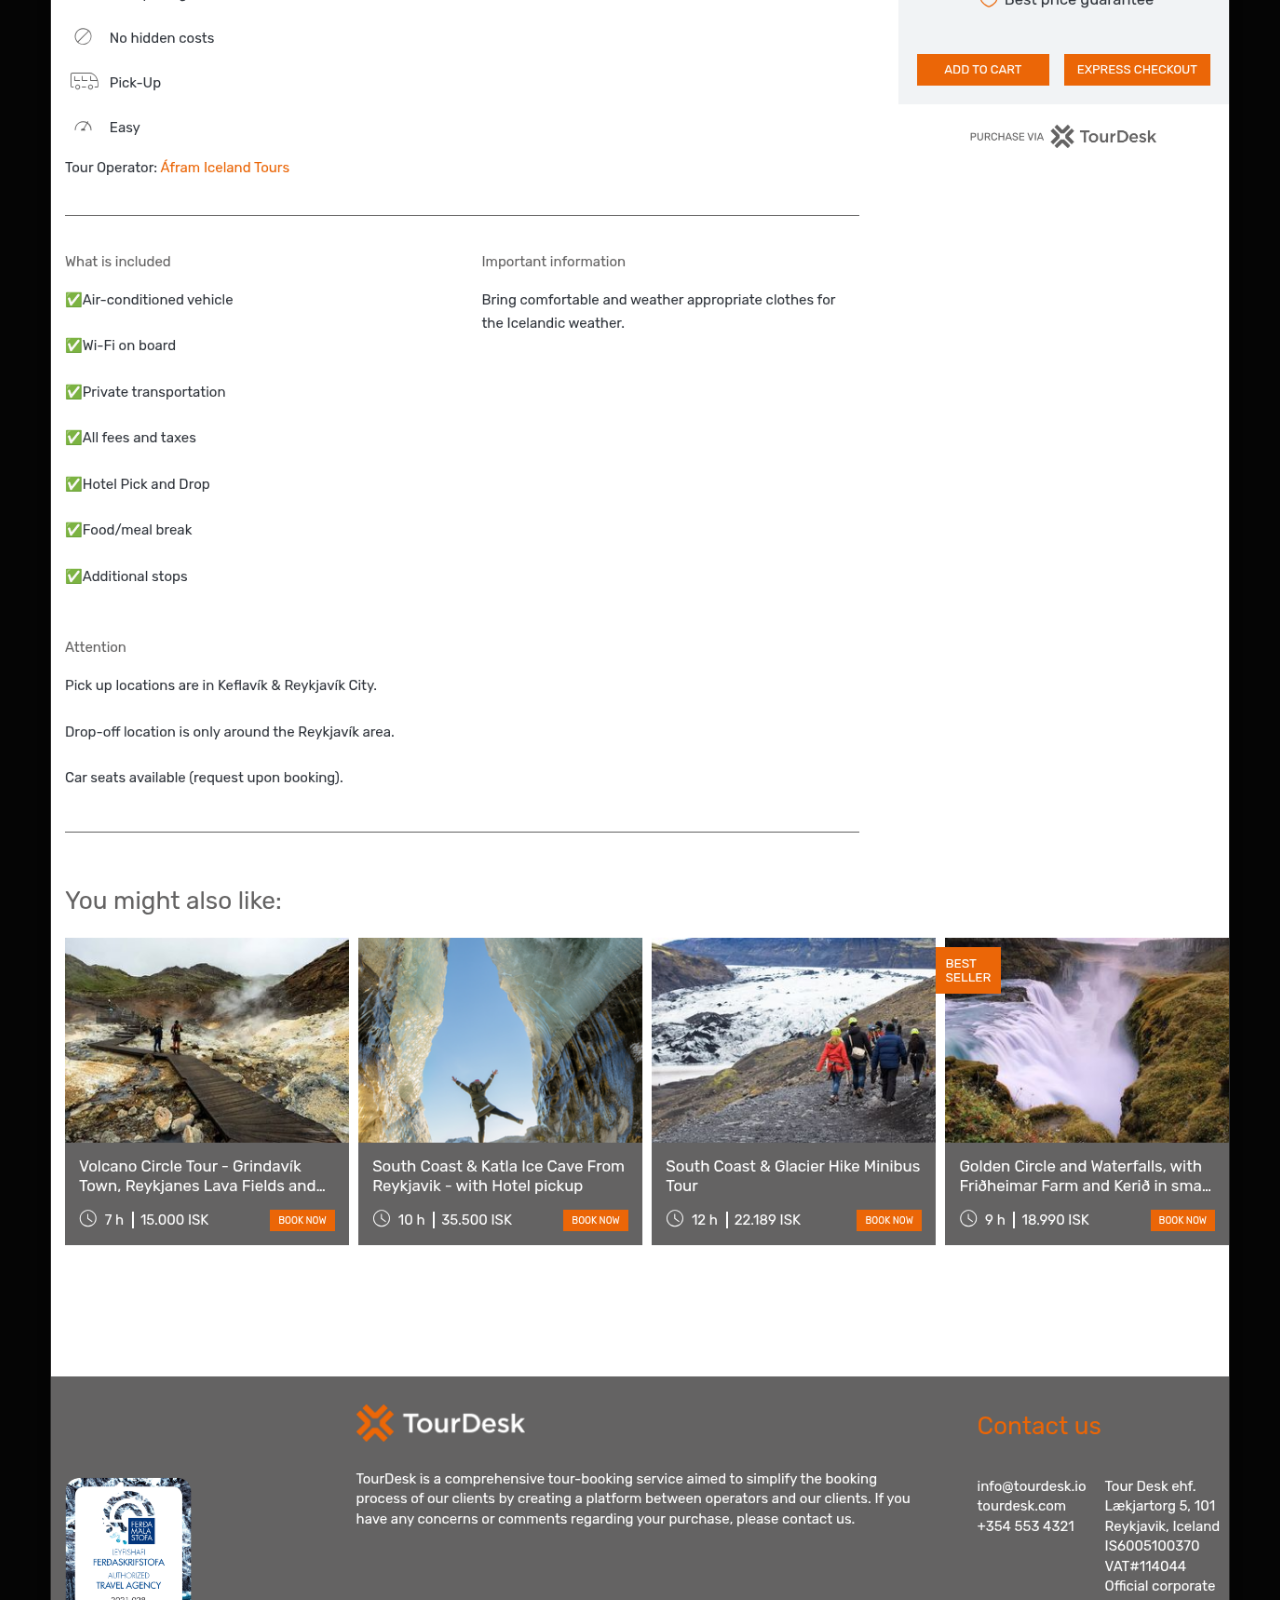
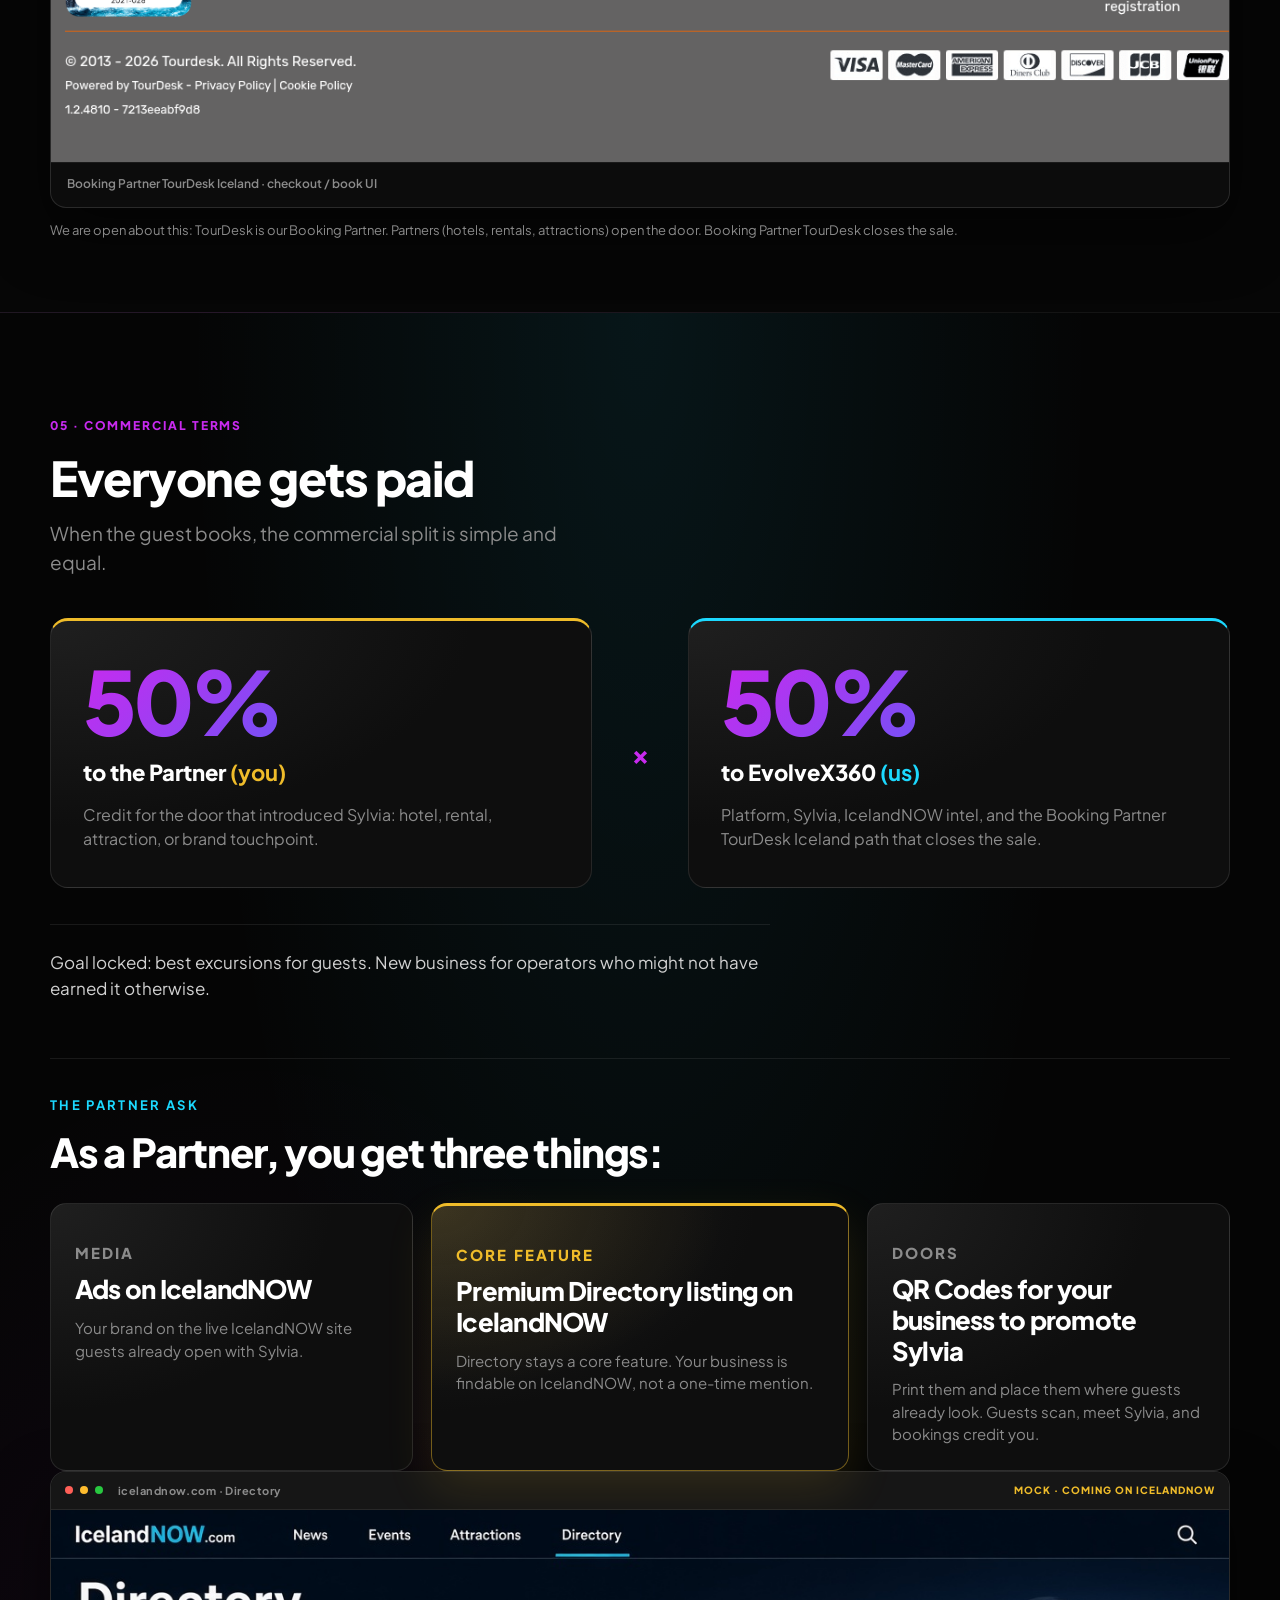
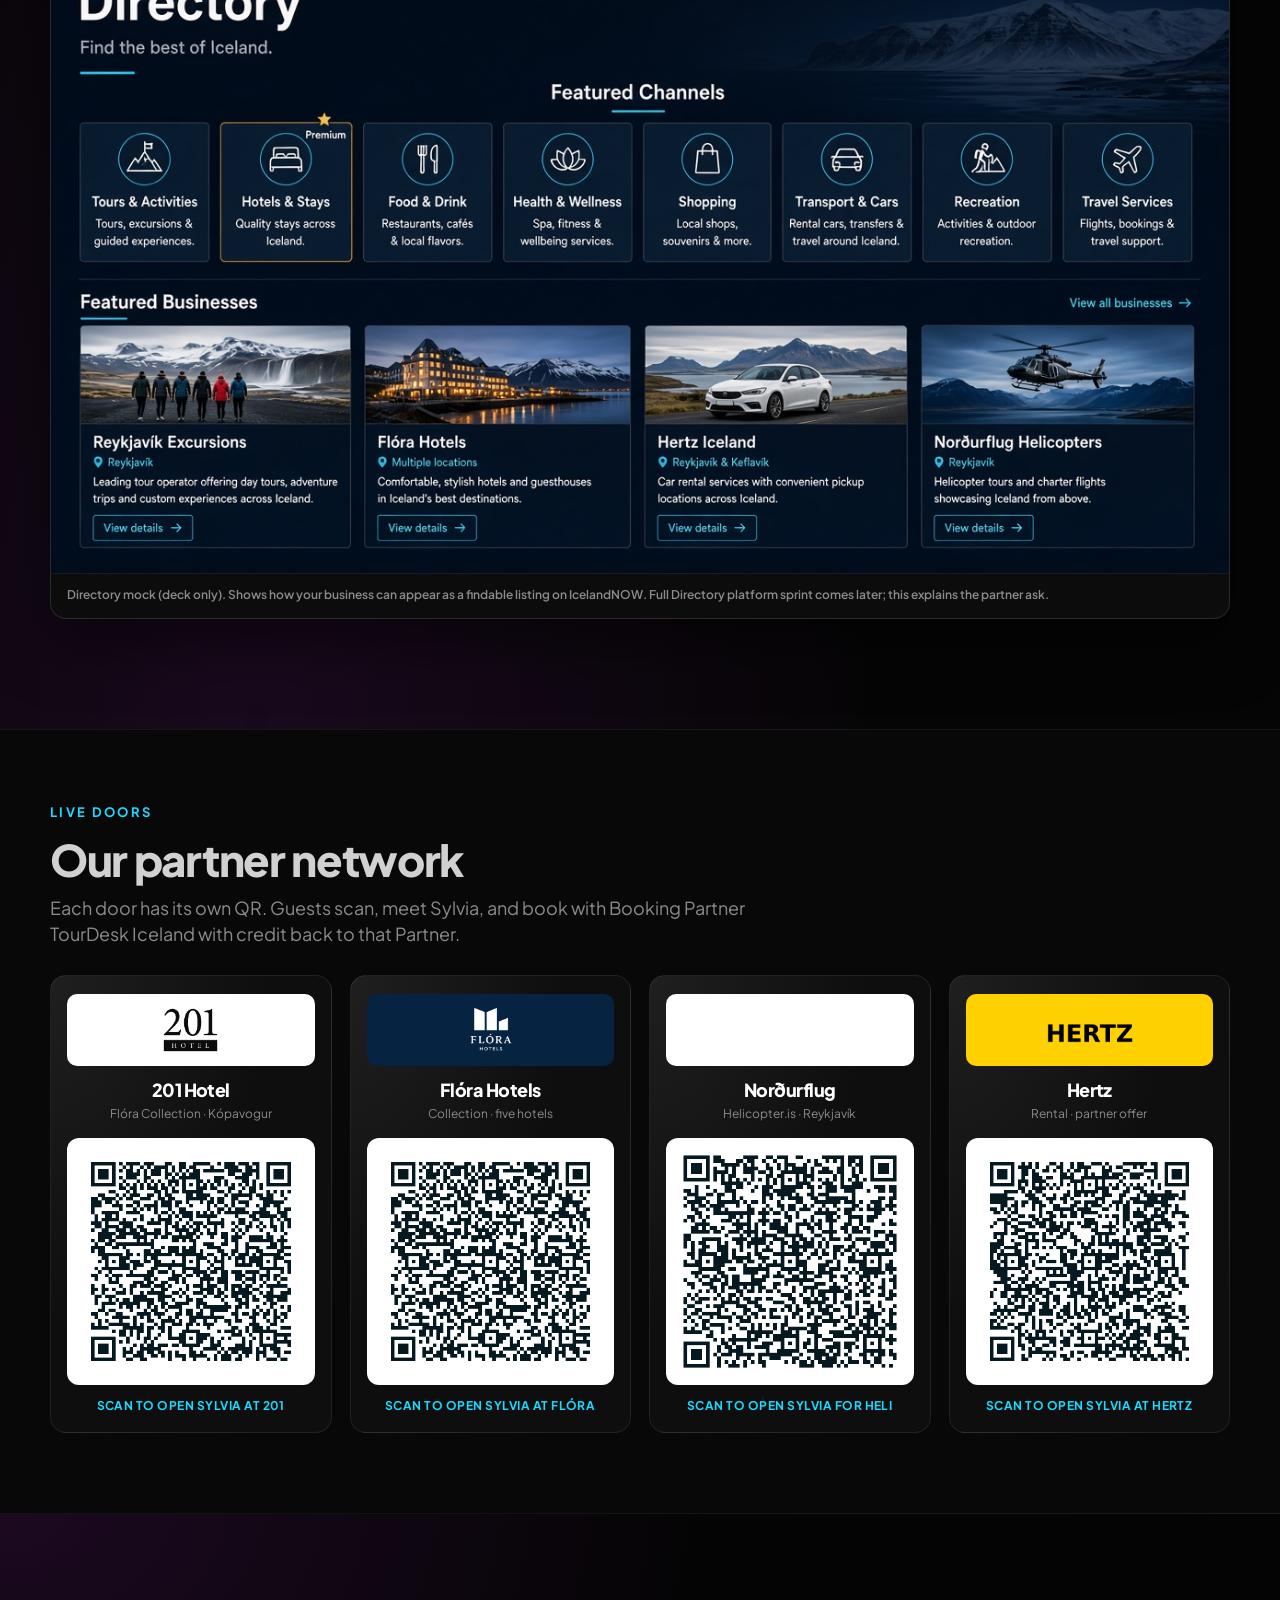
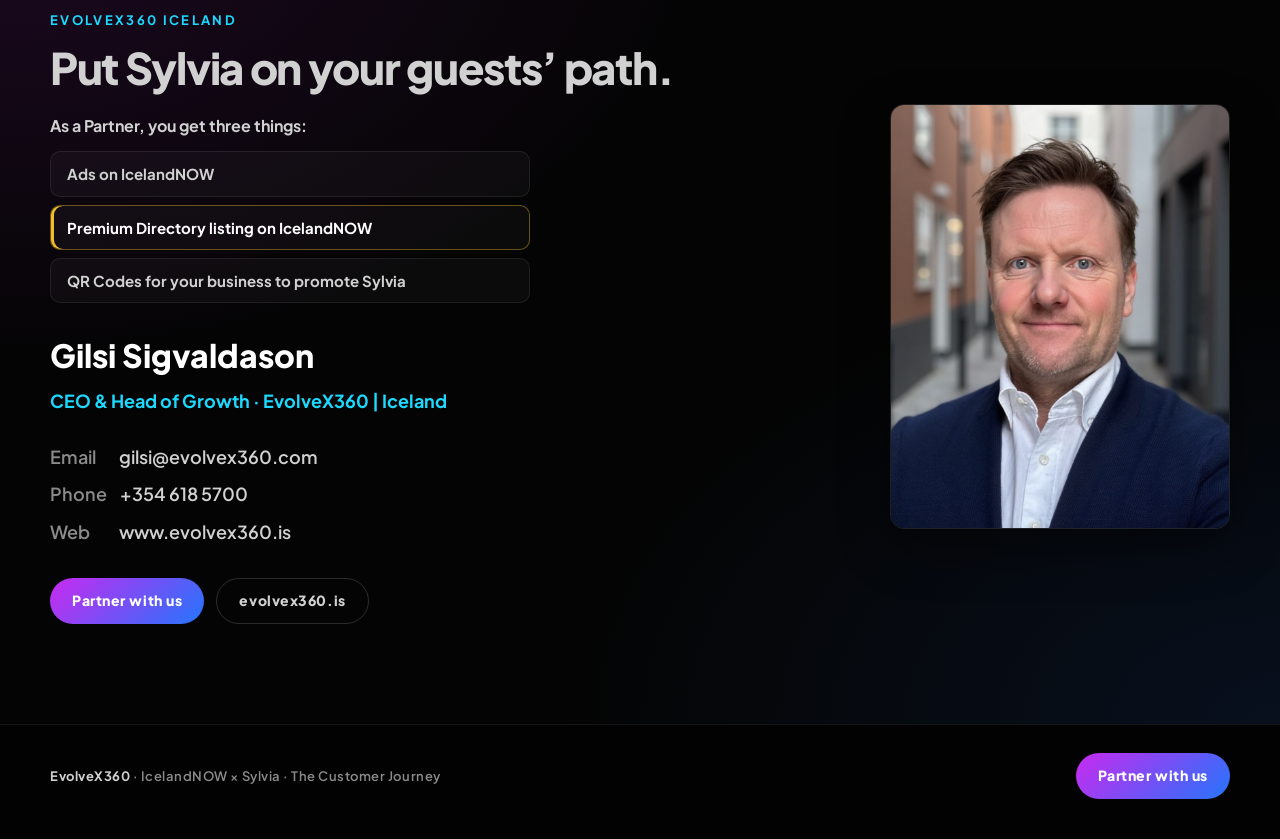
==== commit 709a669b: "IcelandNOW: lock G6 checkout line to Booking Partner Use the exact Writer G6 body: Checkout with our" ====
--- a/icelandnow/index.html
+++ b/icelandnow/index.html
@@ -264,7 +264,7 @@
         <div class="beat-copy">
           <span class="beat-label">04 · TourDesk</span>
           <h3>Booking happens with Booking Partner TourDesk Iceland</h3>
-          <p>Sylvia finds the match. Checkout happens with Booking Partner TourDesk Iceland. Confirmation stays on the channel tagged to you as the Partner who opened the door.</p>
+          <p>Sylvia finds the match. Checkout with our Booking Partner, TourDesk Iceland. Confirmation stays on the channel tagged to you as the Partner who opened the door.</p>
           <div class="meta">
             <span class="pill cyan">Curated match</span>
             <span class="pill">Booking Partner TourDesk Iceland</span>
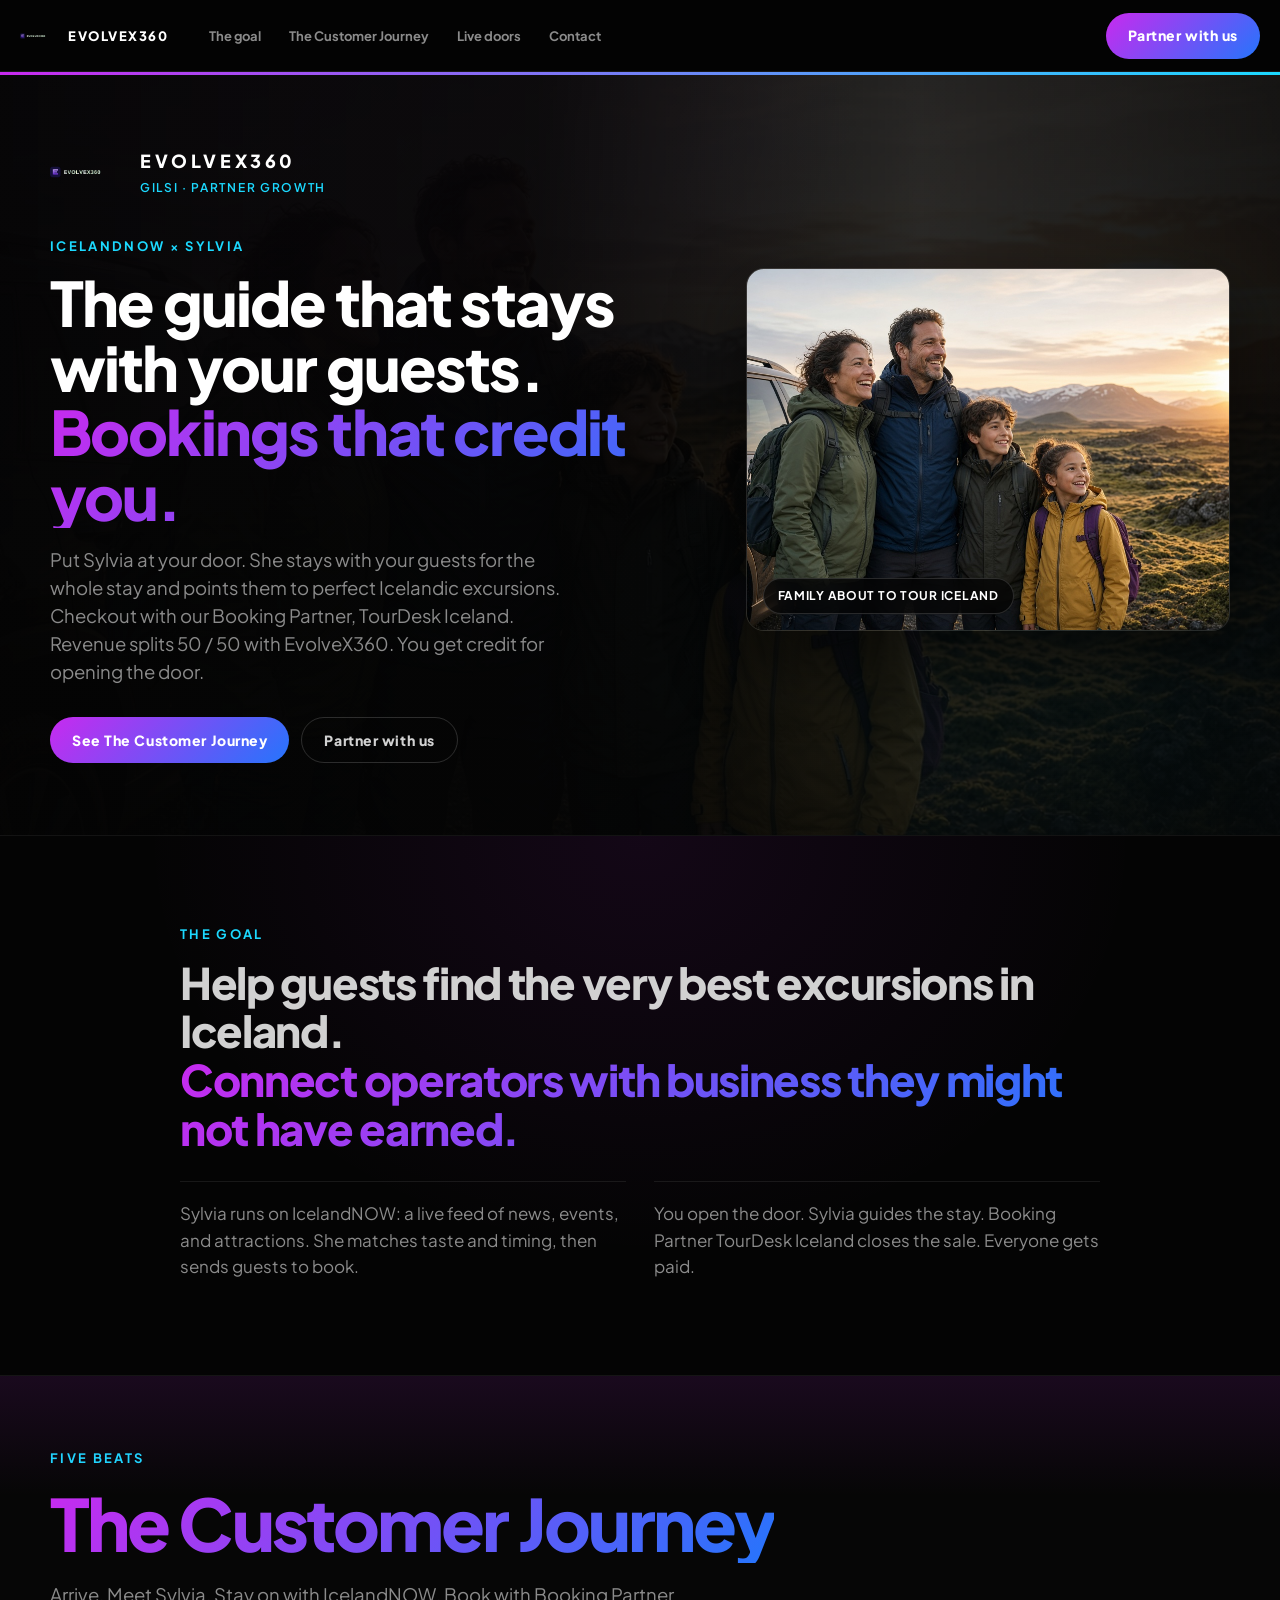
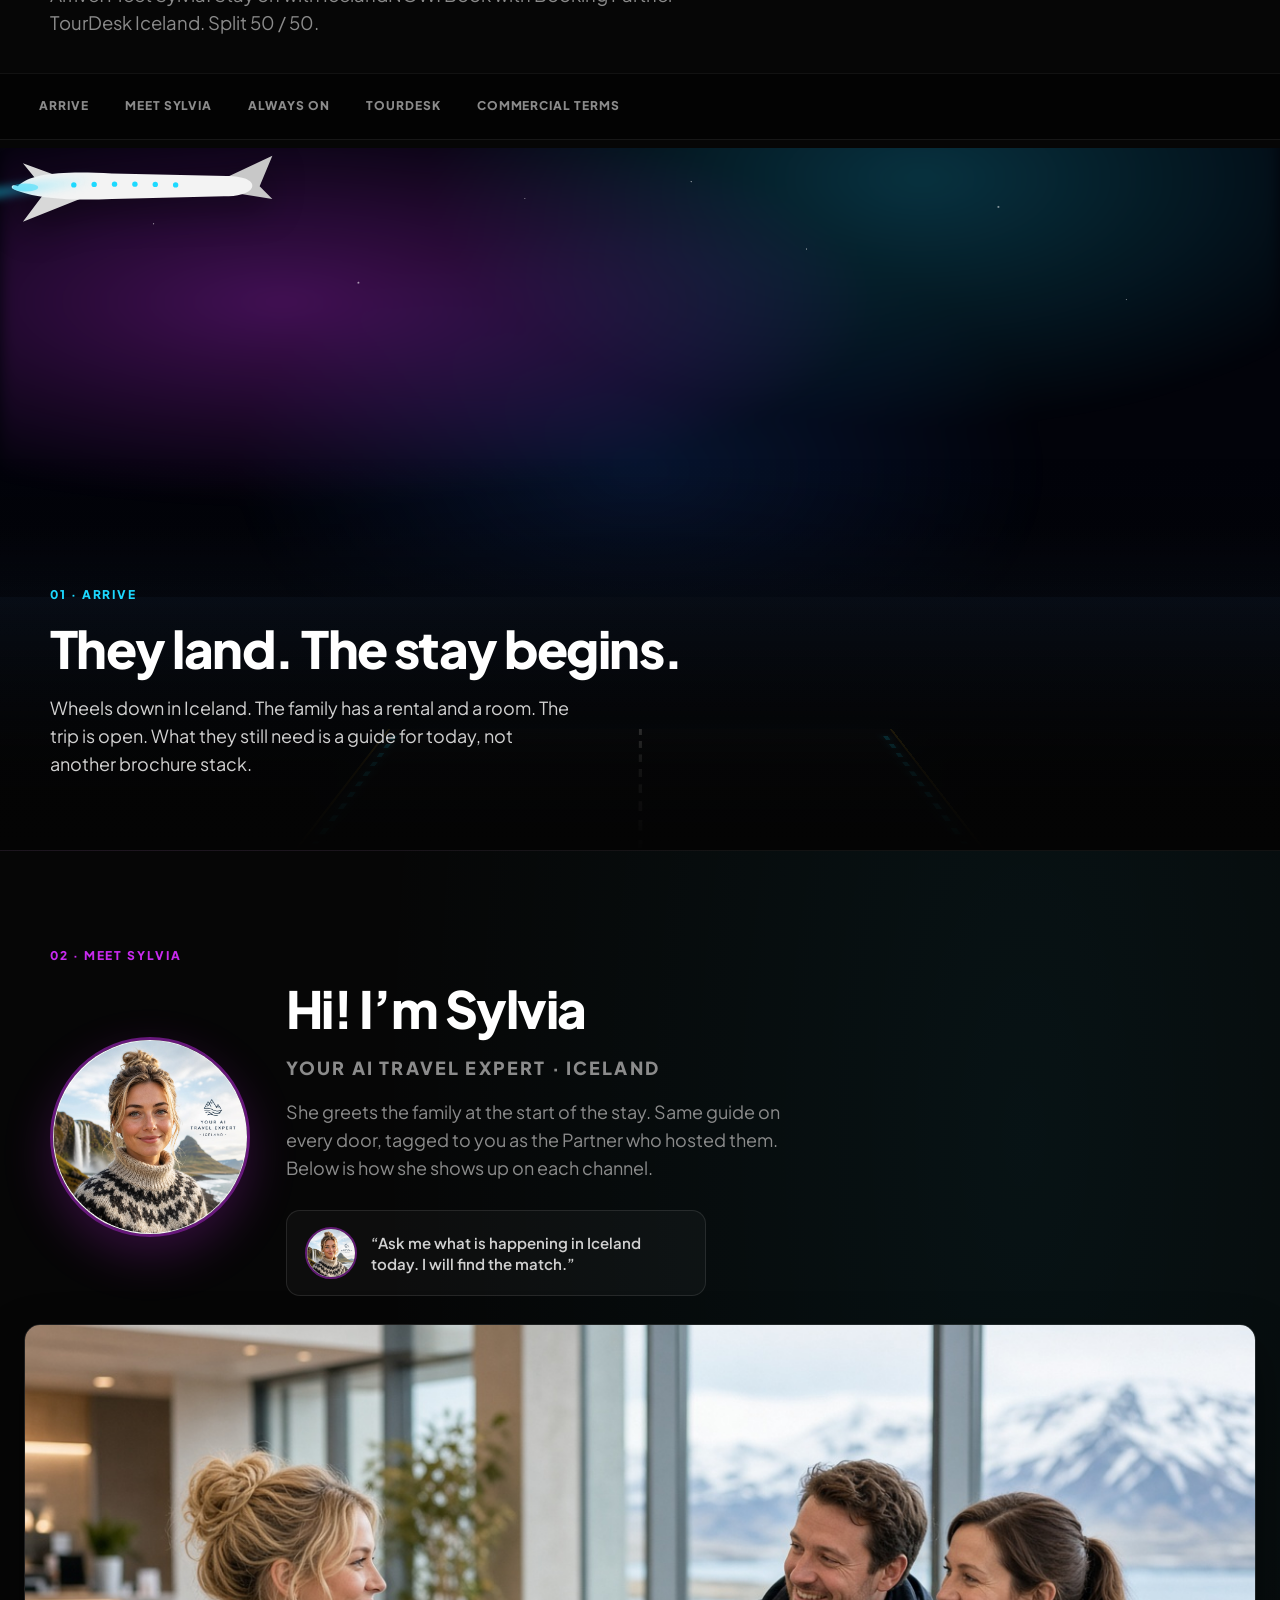
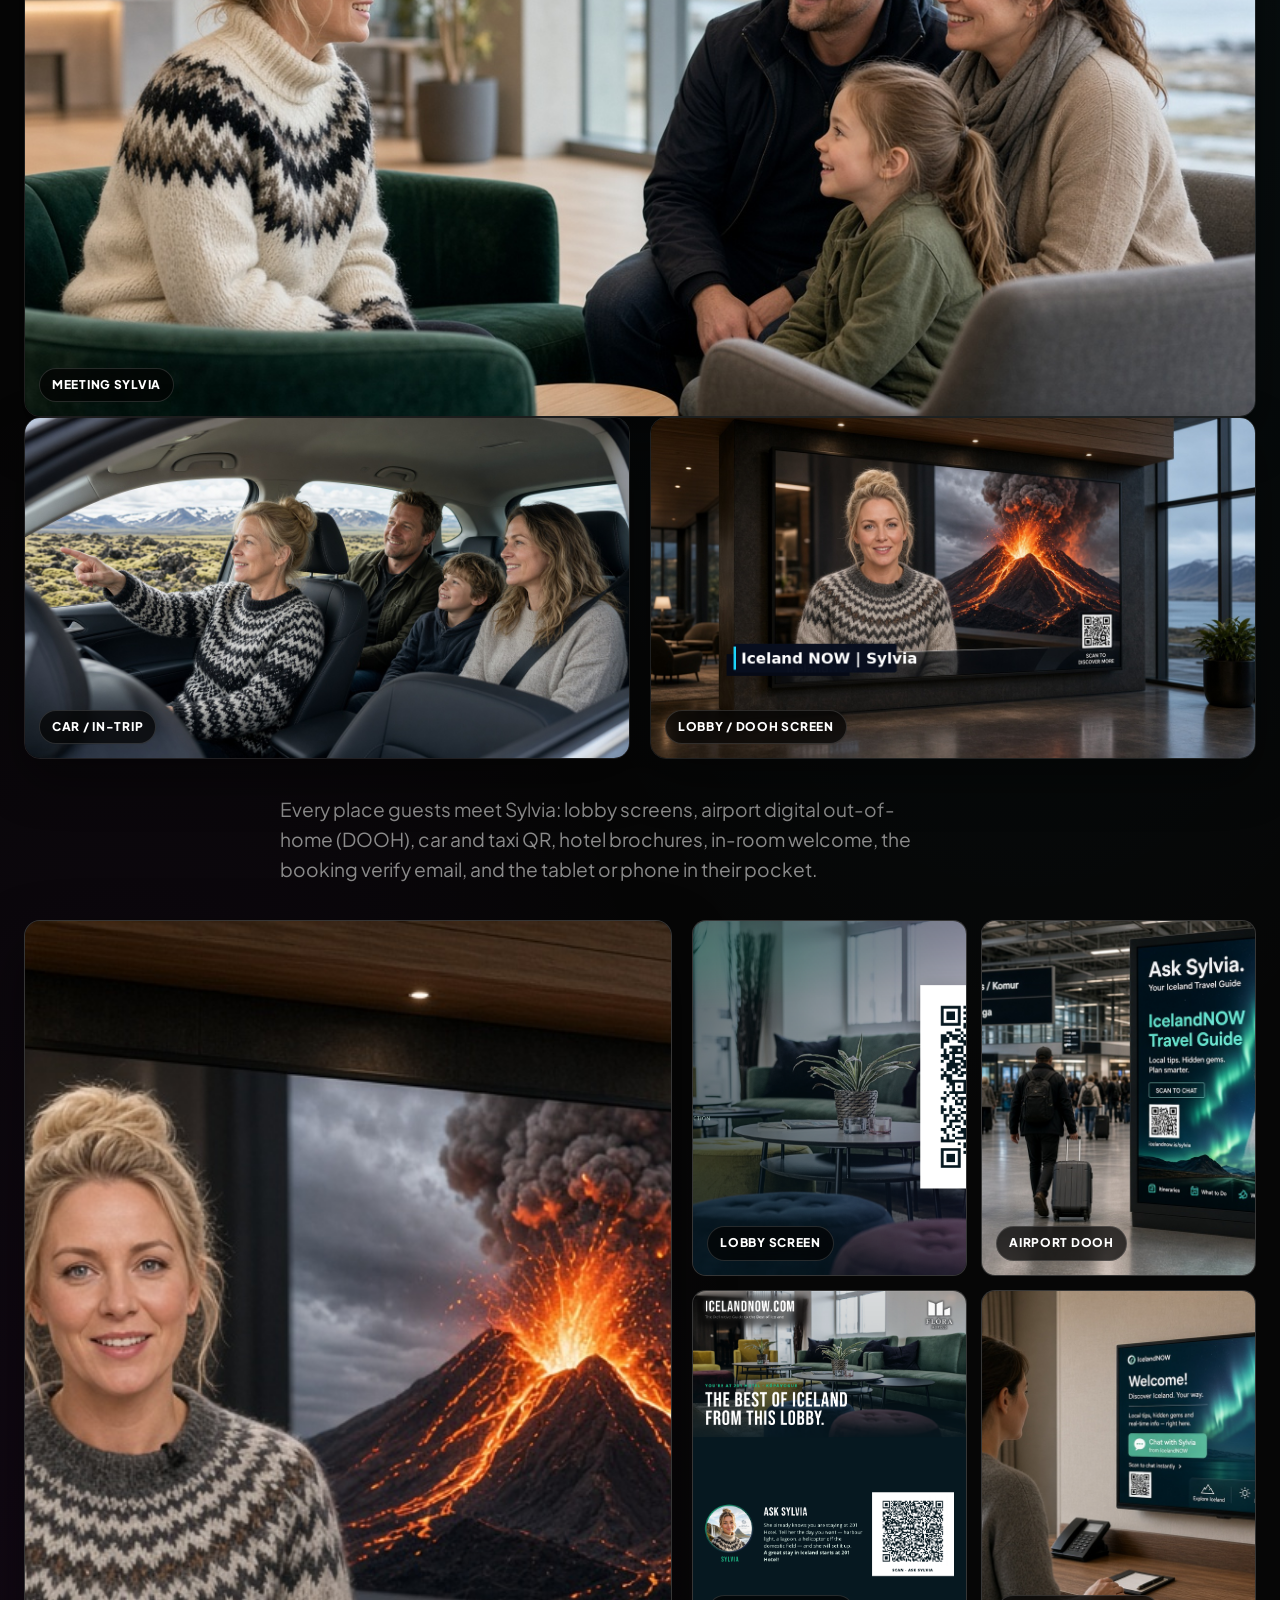
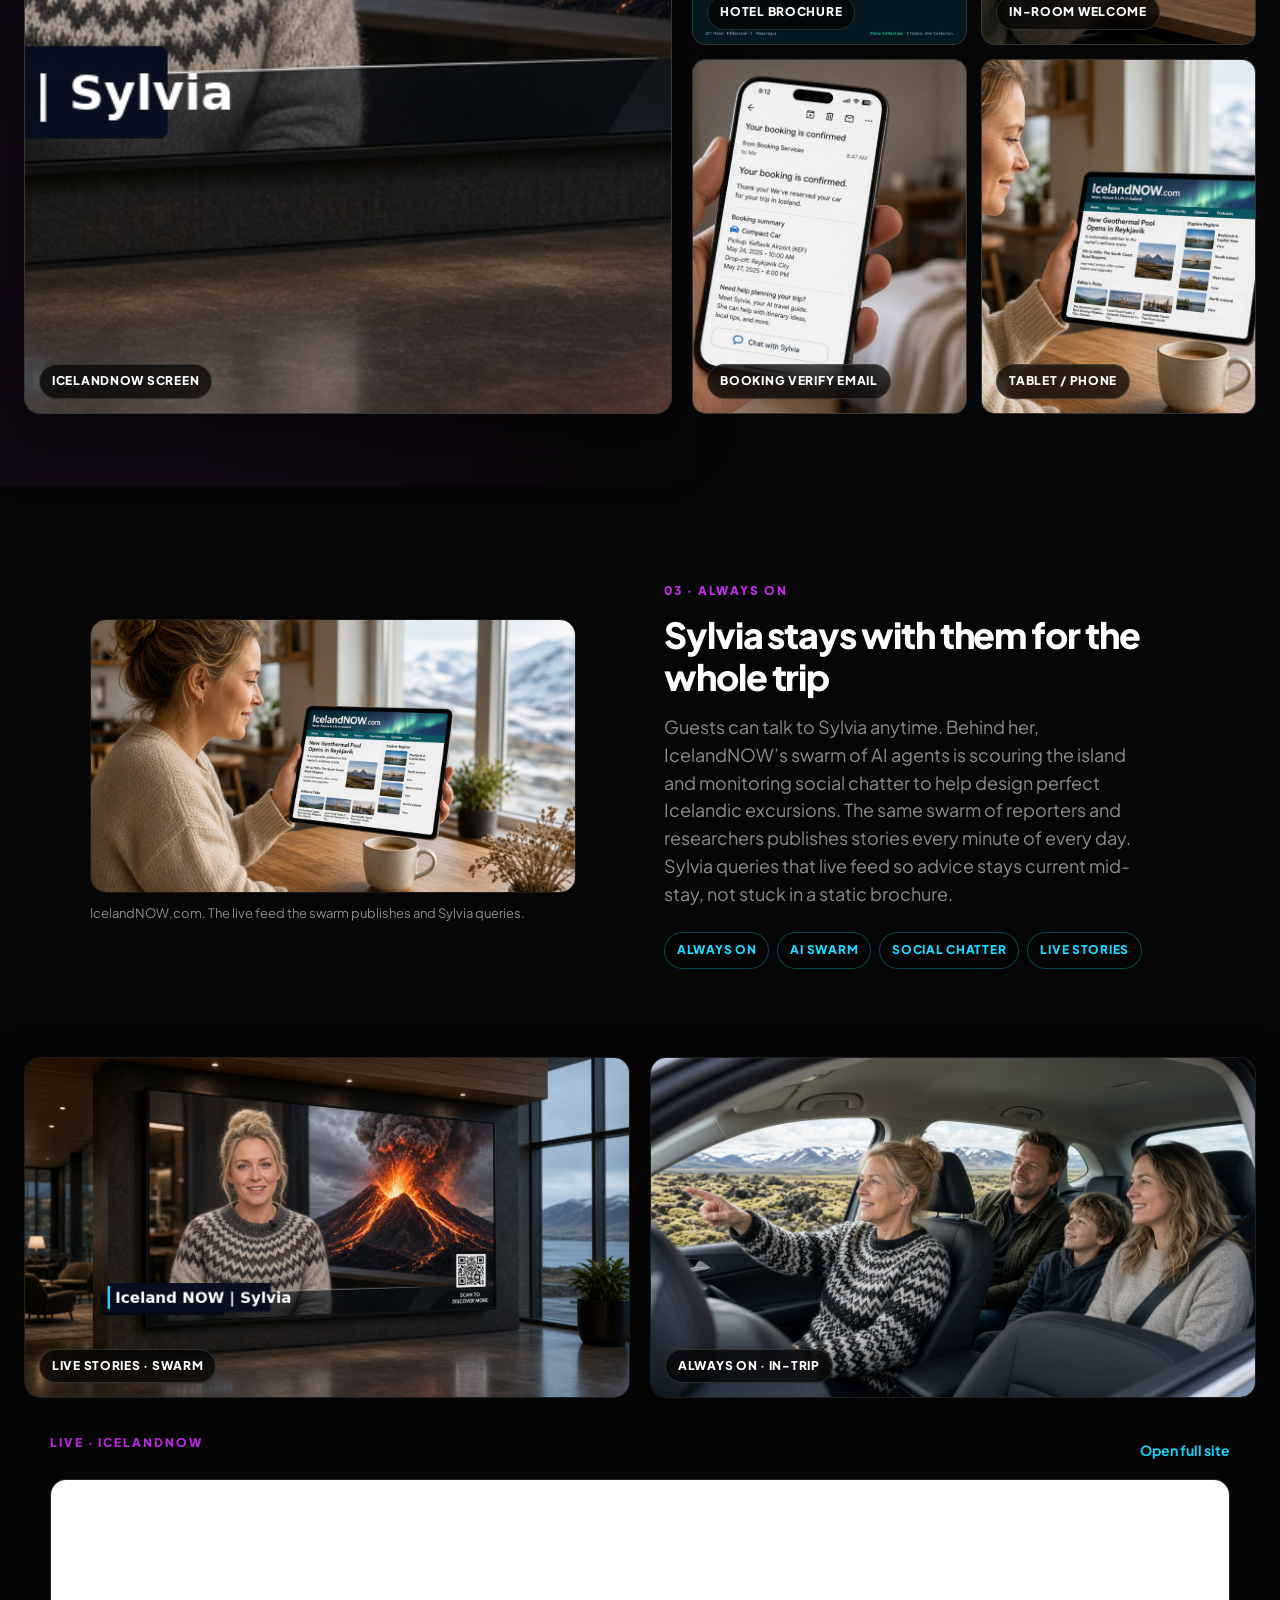
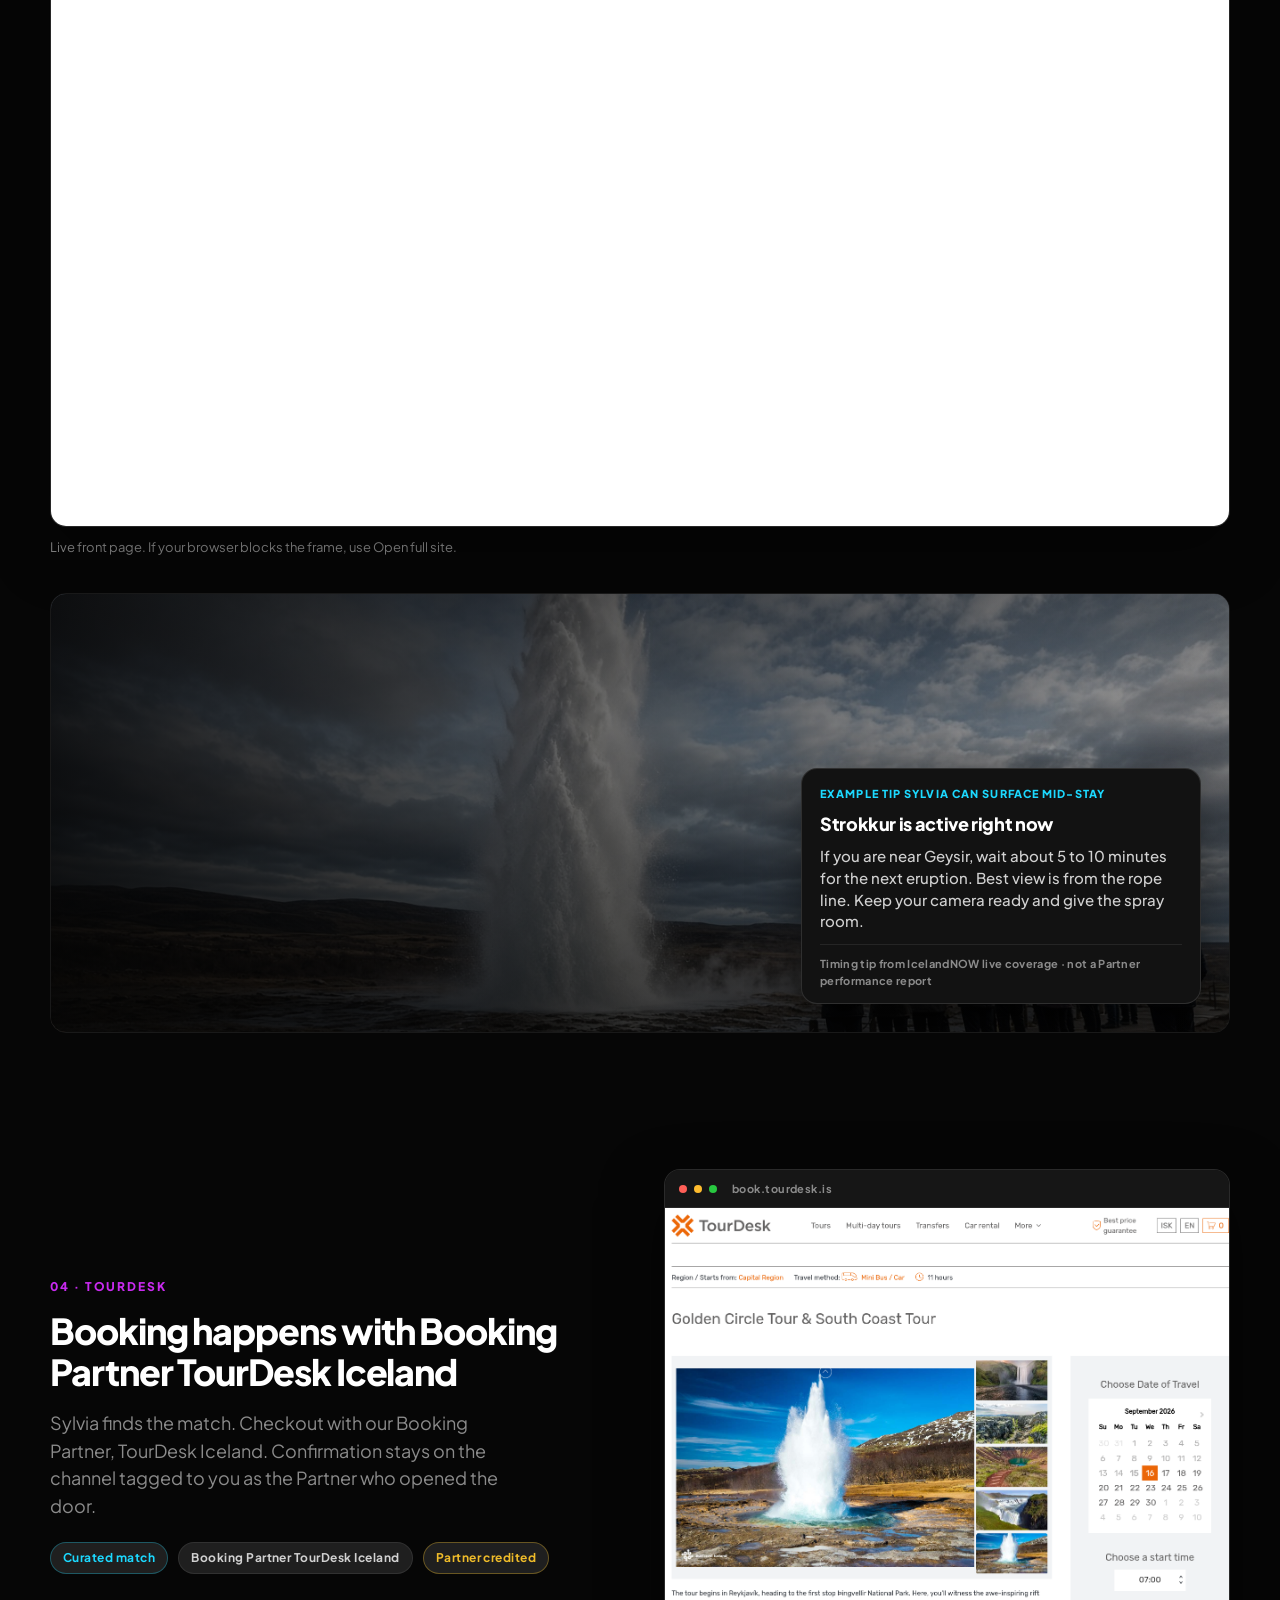
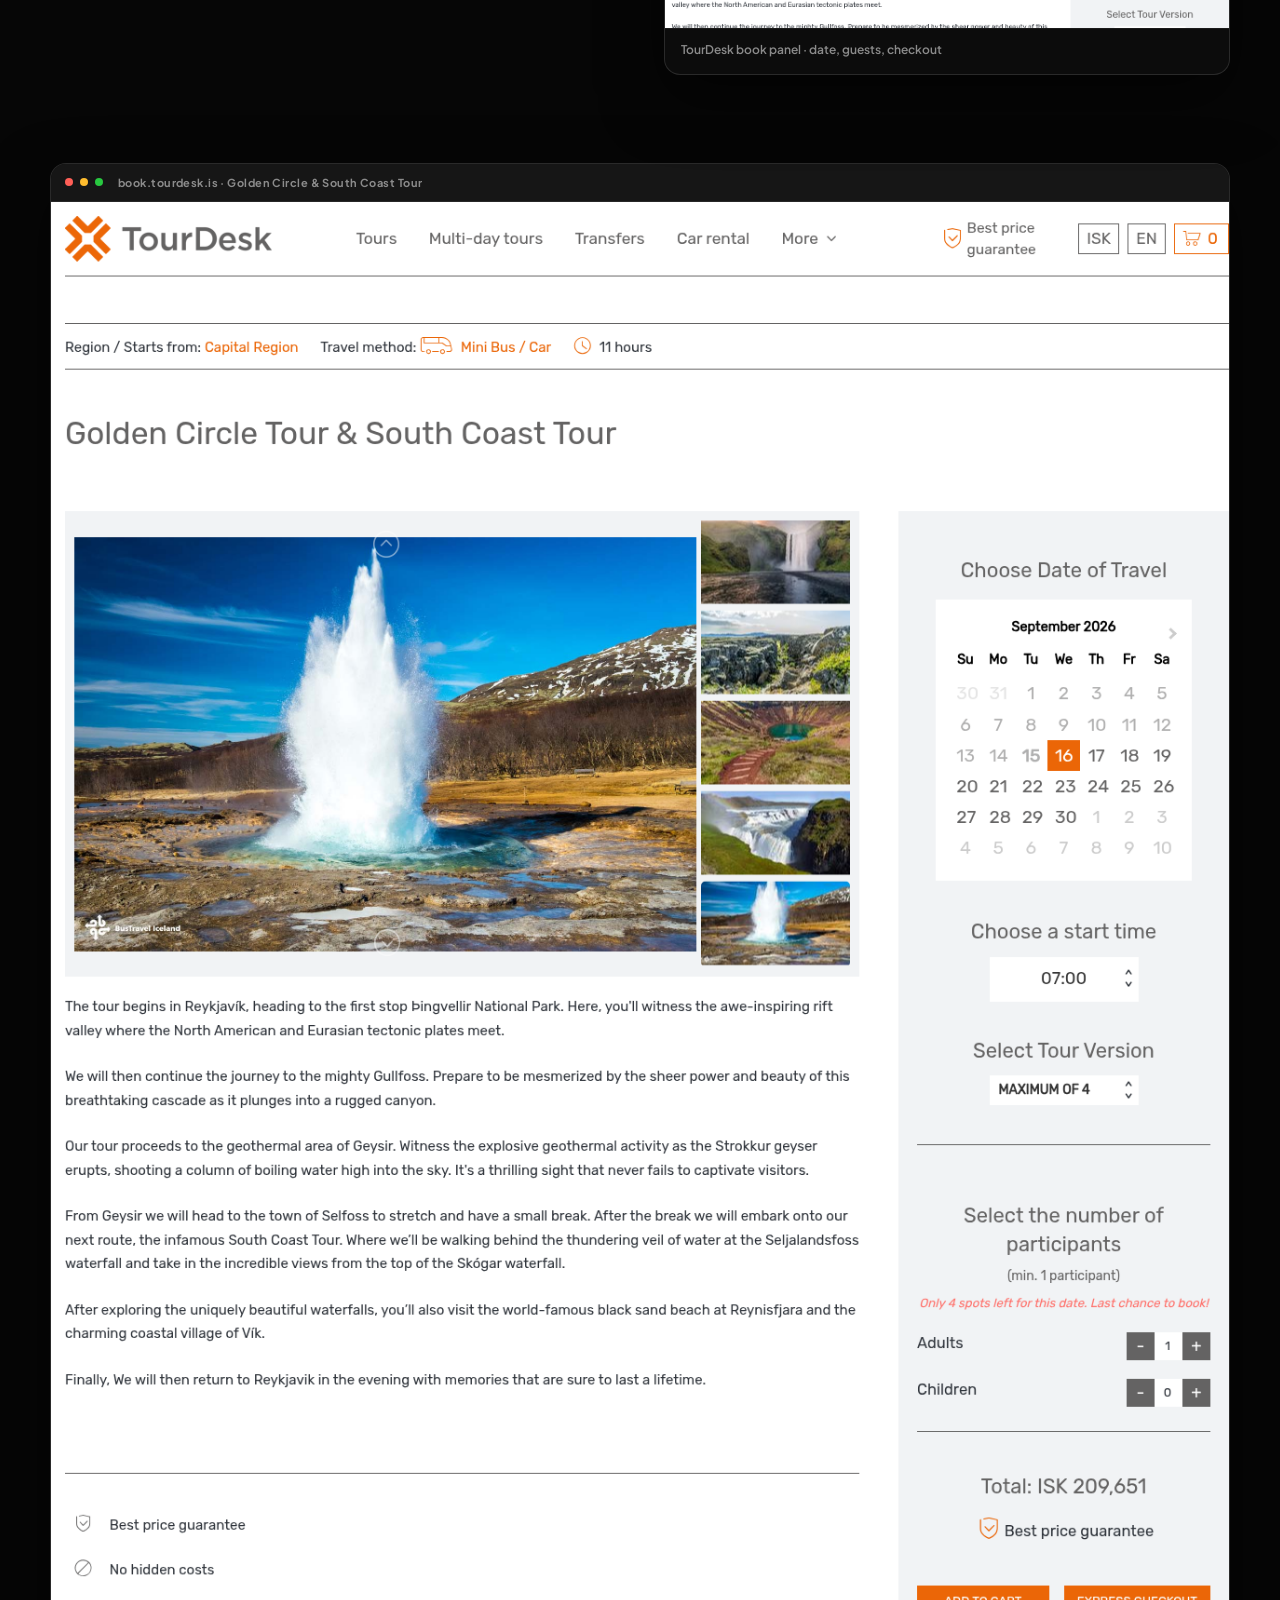
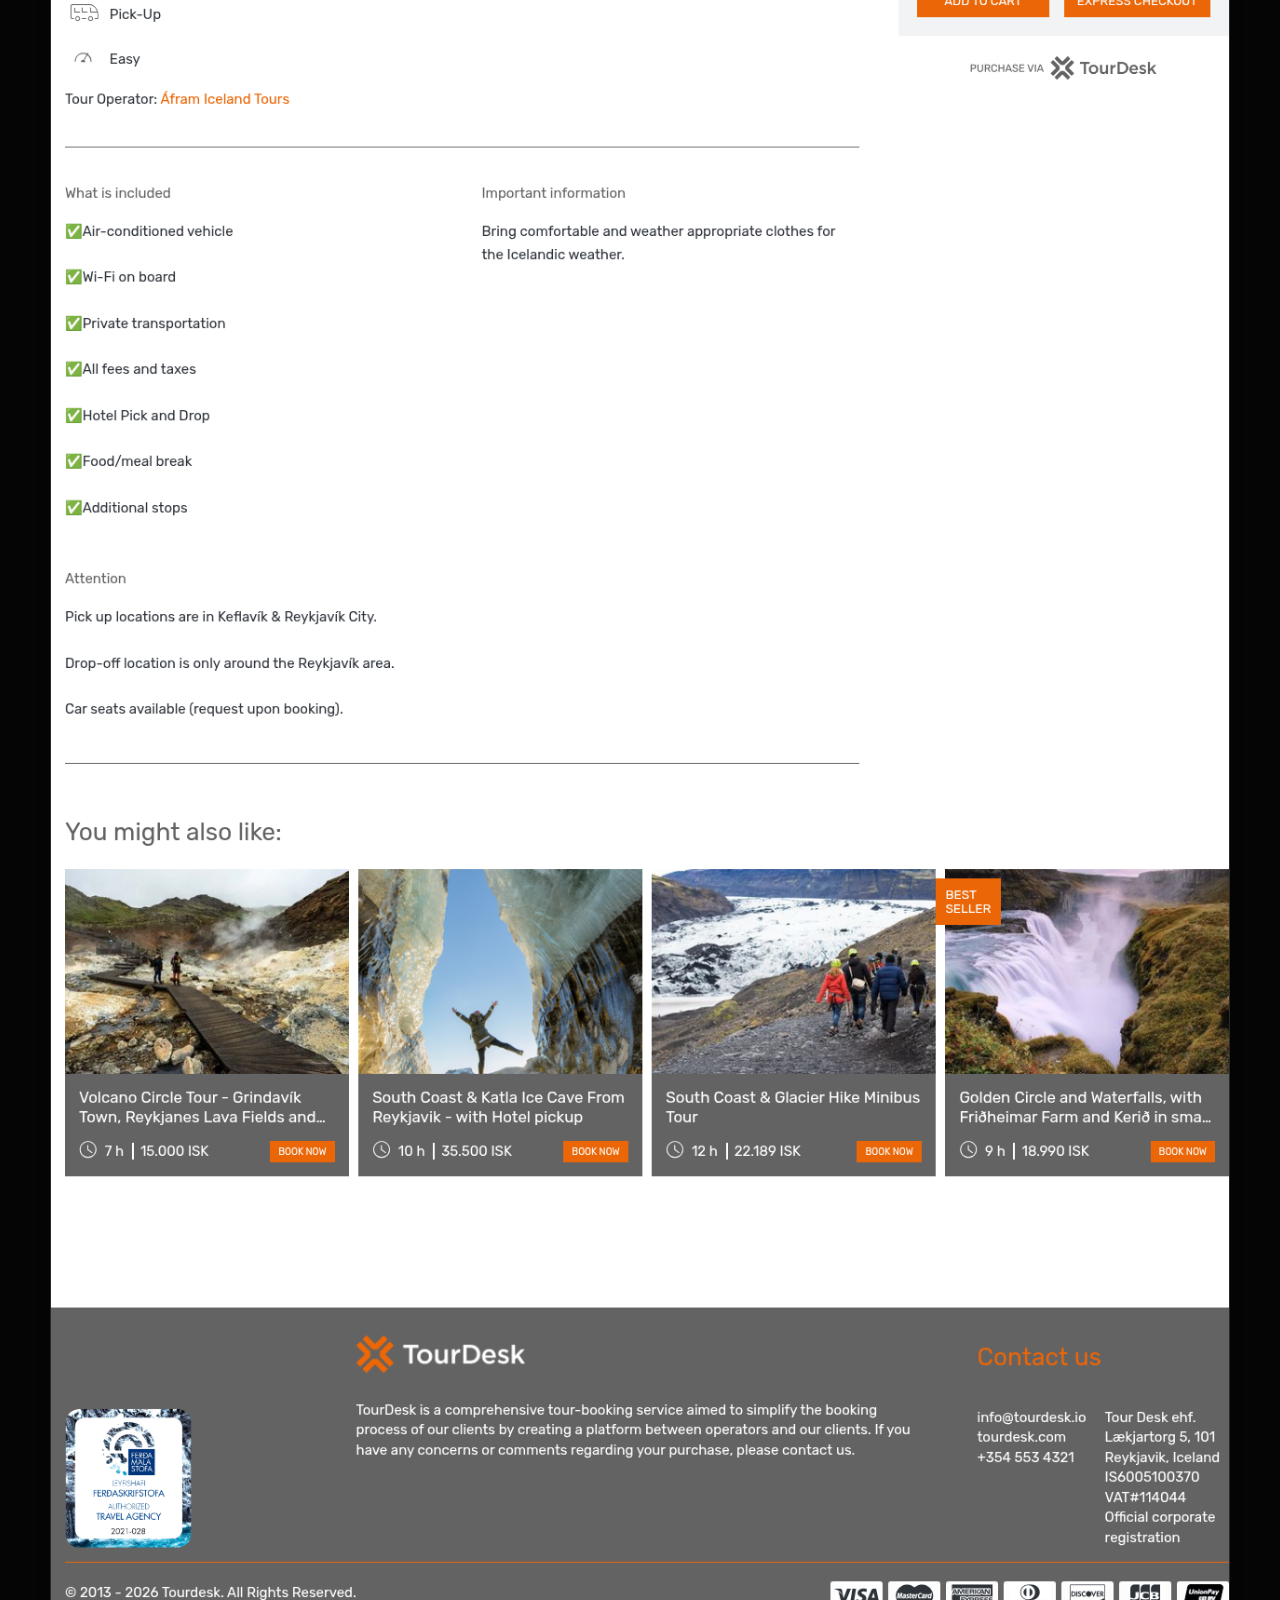
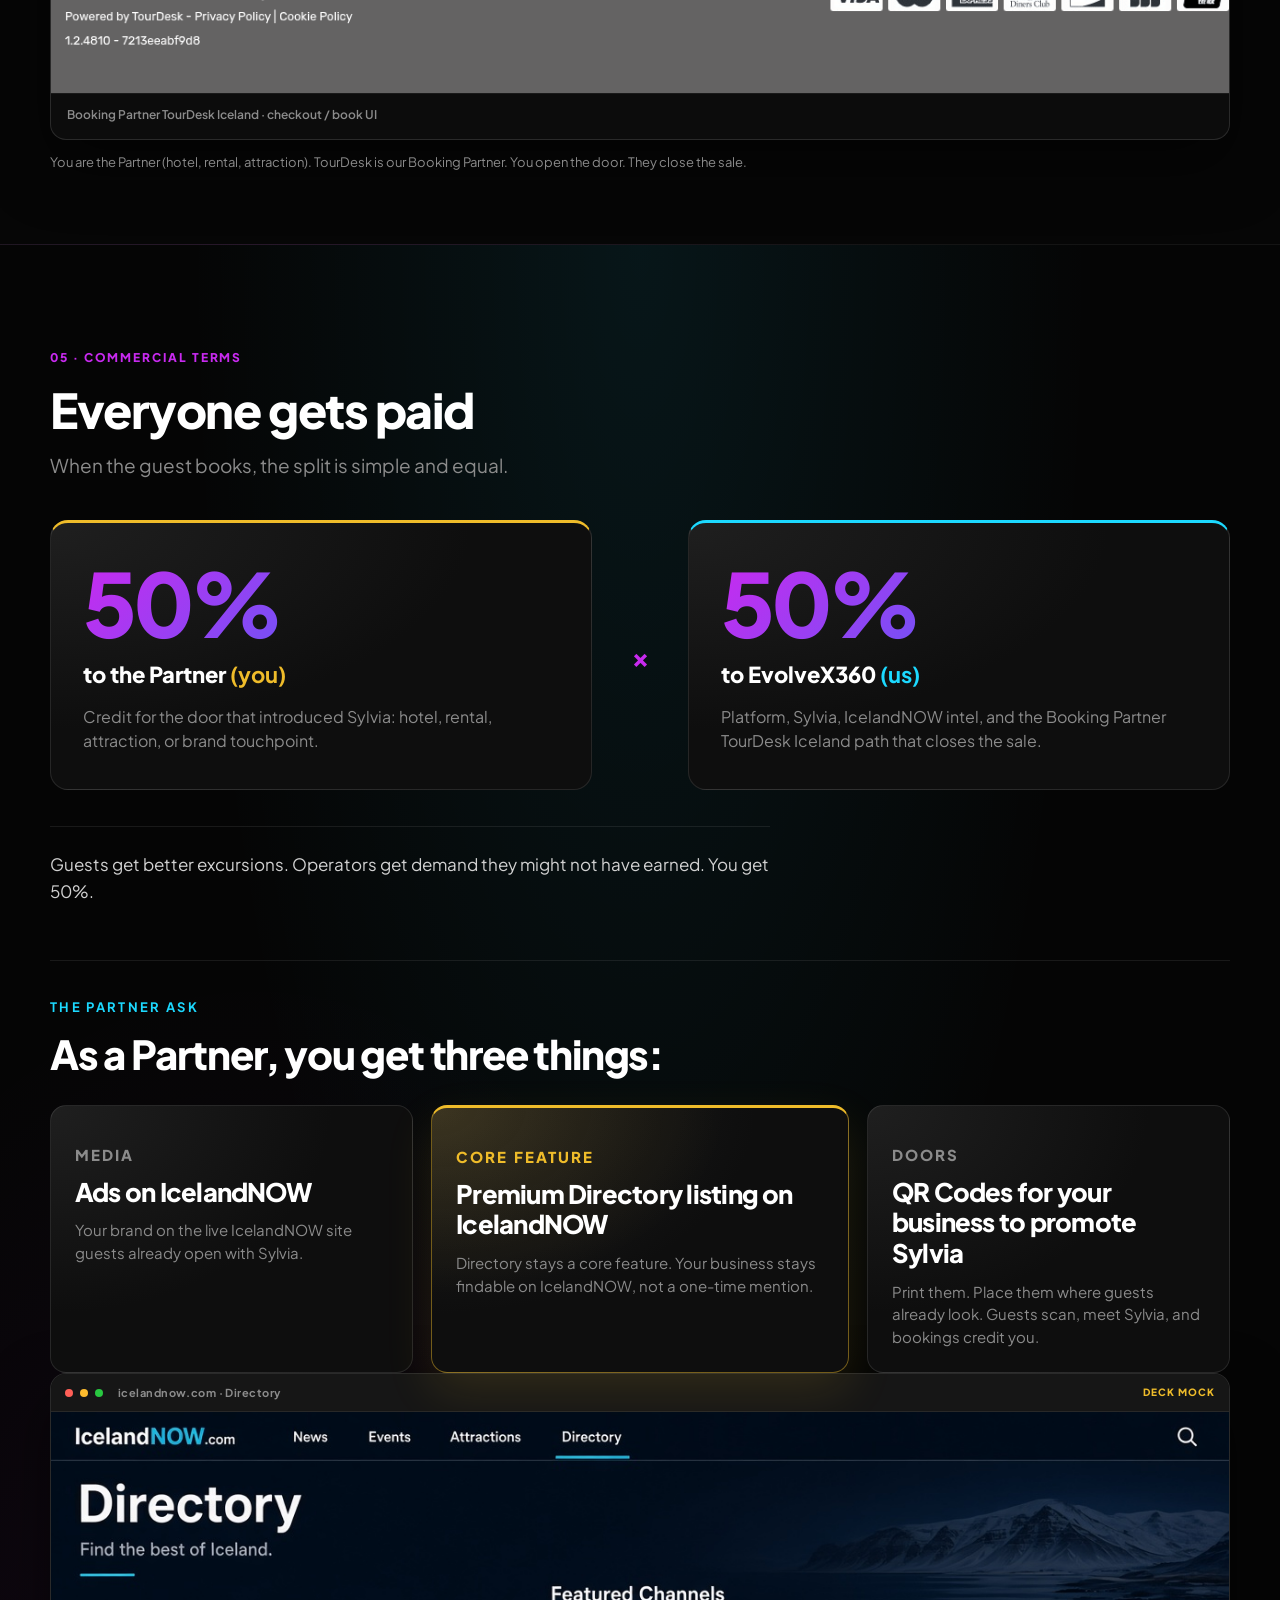
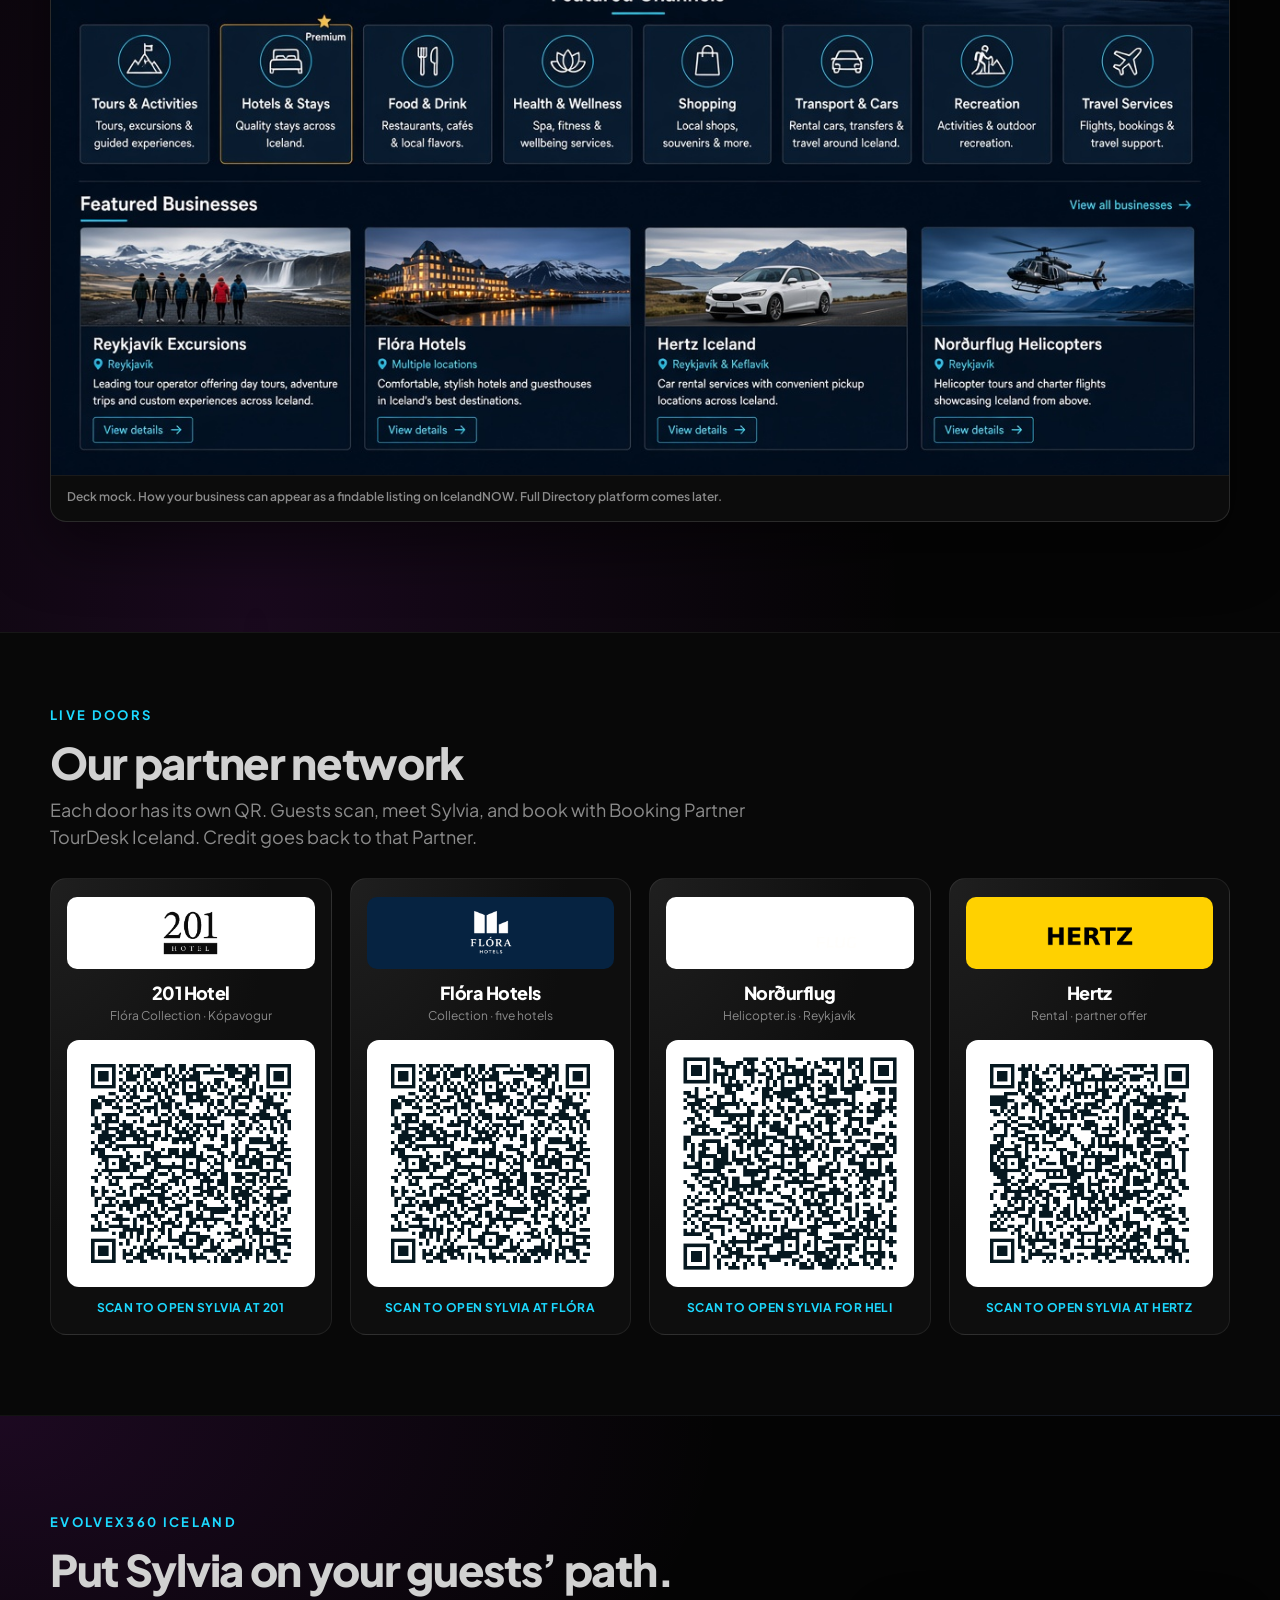
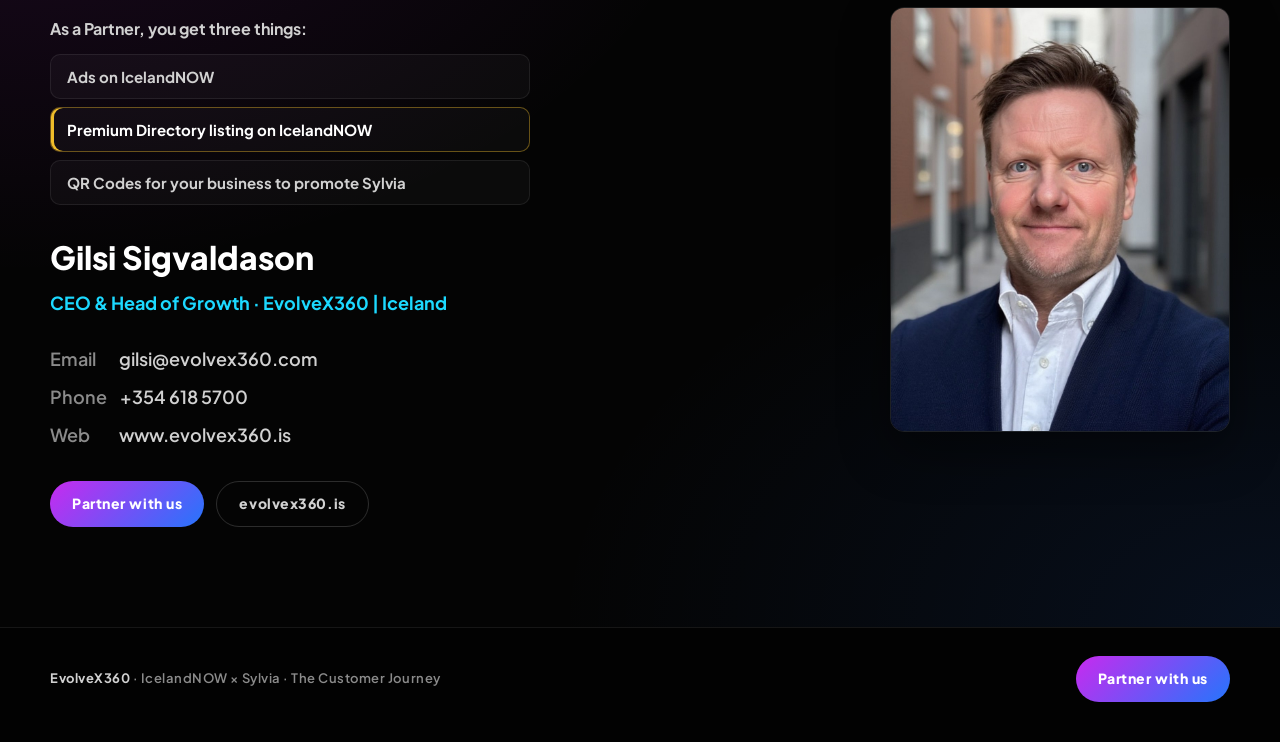
==== commit 60d0e646: "Merge pull request #9 from GWLeith234/cursor/icelandnow-elite-clarity-copy-cd46 IcelandNOW: Elite Cl" ====
--- a/icelandnow/index.html
+++ b/icelandnow/index.html
@@ -42,7 +42,7 @@
         </div>
         <p class="kicker">IcelandNOW × Sylvia</p>
         <h1>The guide that stays with your guests.<span>Bookings that credit you.</span></h1>
-        <p class="lede hero-lede">Sylvia meets travelers across the stay: lobby screens, airport digital out-of-home (DOOH), car and taxi QR, hotel brochures, in-room welcome, and the booking verify email. She helps them decide what to do in Iceland today. When they book through the path below, revenue splits 50 / 50 with EvolveX360.</p>
+        <p class="lede hero-lede">Put Sylvia at your door. She stays with your guests for the whole stay and points them to perfect Icelandic excursions. Checkout with our Booking Partner, TourDesk Iceland. Revenue splits 50 / 50 with EvolveX360. You get credit for opening the door.</p>
         <div class="actions">
           <a class="btn" href="#customer-journey">See The Customer Journey</a>
           <a class="btn ghost" href="#close">Partner with us</a>
@@ -61,8 +61,8 @@
       <p class="kicker">The goal</p>
       <h2>Help guests find the very best excursions in Iceland.<em> Connect operators with business they might not have earned.</em></h2>
       <div class="bridge-split">
-        <p>Sylvia is powered by IcelandNOW: a live feed of news, events, and attractions. She suggests curated trips that match taste and timing, then routes checkout to Booking Partner TourDesk Iceland.</p>
-        <p>Partners open the door. Guests get a guide for the whole stay. Operators get new demand. Everyone gets paid.</p>
+        <p>Sylvia runs on IcelandNOW: a live feed of news, events, and attractions. She matches taste and timing, then sends guests to book.</p>
+        <p>You open the door. Sylvia guides the stay. Booking Partner TourDesk Iceland closes the sale. Everyone gets paid.</p>
       </div>
     </div>
   </section>
@@ -73,7 +73,7 @@
       <div class="wrap">
         <p class="kicker">Five beats</p>
         <h2 class="journey-title">The Customer Journey</h2>
-        <p class="lede">Arrive. Meet Sylvia. Stay on with IcelandNOW. Book with Booking Partner TourDesk Iceland. Then see how everyone gets paid.</p>
+        <p class="lede">Arrive. Meet Sylvia. Stay on with IcelandNOW. Book with Booking Partner TourDesk Iceland. Split 50 / 50.</p>
       </div>
       <nav class="journey-rail" aria-label="The Customer Journey steps">
         <div class="wrap rail-inner">
@@ -138,7 +138,7 @@
           <div class="meet-hi-copy">
             <h3>Hi! I’m Sylvia</h3>
             <p class="meet-id">Your AI travel expert · Iceland</p>
-            <p>She greets the family at the start of the stay. Same guide on every door, tagged to the Partner who hosted them. Below is how she shows up on each channel.</p>
+            <p>She greets the family at the start of the stay. Same guide on every door, tagged to you as the Partner who hosted them. Below is how she shows up on each channel.</p>
             <div class="quote-chip">
               <img src="img/sylvia.jpg" alt="">
               <p>“Ask me what is happening in Iceland today. I will find the match.”</p>
@@ -163,7 +163,7 @@
         </figure>
       </div>
       <div class="wrap discover-intro">
-        <p class="discover-lede">Every place guests meet Sylvia: lobby screens, airport DOOH, car and taxi QR, hotel brochures, in-room welcome, the booking verify email, and the tablet or phone in their pocket.</p>
+        <p class="discover-lede">Every place guests meet Sylvia: lobby screens, airport digital out-of-home (DOOH), car and taxi QR, hotel brochures, in-room welcome, the booking verify email, and the tablet or phone in their pocket.</p>
       </div>
       <div class="wrap discover-mosaic">
         <figure class="discover-feature">
@@ -205,8 +205,7 @@
         <div class="beat-copy">
           <span class="beat-label">03 · Always on</span>
           <h3>Sylvia stays with them for the whole trip</h3>
-          <p>Guests can talk to Sylvia during the entire trip. She is backed by IcelandNOW’s swarm of AI agents who are scouring the island and monitoring social chatter to help design perfect Icelandic excursions.</p>
-          <p>Sylvia is available anytime. She can access IcelandNOW and the swarm of AI reporters and researchers that publish stories every minute of every day.</p>
+          <p>Guests can talk to Sylvia anytime. Behind her, IcelandNOW’s swarm of AI agents is scouring the island and monitoring social chatter to help design perfect Icelandic excursions. The same swarm of reporters and researchers publishes stories every minute of every day. Sylvia queries that live feed so advice stays current mid-stay, not stuck in a static brochure.</p>
           <div class="live-tags">
             <span>Always on</span>
             <span>AI swarm</span>
@@ -216,7 +215,7 @@
         </div>
         <figure class="beat-art tablet-art">
           <img src="journey/cj-06-icelandnow-tablet.png" alt="Guest scrolling IcelandNOW.com on a tablet">
-          <figcaption>IcelandNOW.com. The live feed the swarm publishes, and Sylvia queries, every minute of every day.</figcaption>
+          <figcaption>IcelandNOW.com. The live feed the swarm publishes and Sylvia queries.</figcaption>
         </figure>
       </div>
       <div class="wrap meet-pair always-pair">
@@ -293,7 +292,7 @@
           <img src="journey/tourdesk-booking-live.png" alt="TourDesk Iceland checkout and book UI. Full product page for Golden Circle and South Coast Tour with booking panel, price, Add to Cart, and Express Checkout.">
           <figcaption>Booking Partner TourDesk Iceland · checkout / book UI</figcaption>
         </figure>
-        <p class="book-support-note">We are open about this: TourDesk is our Booking Partner. Partners (hotels, rentals, attractions) open the door. Booking Partner TourDesk closes the sale.</p>
+        <p class="book-support-note">You are the Partner (hotel, rental, attraction). TourDesk is our Booking Partner. You open the door. They close the sale.</p>
       </div>
     </article>
 
@@ -302,7 +301,7 @@
       <div class="wrap">
         <span class="beat-label">05 · Commercial Terms</span>
         <h3>Everyone gets paid</h3>
-        <p class="econ-lede">When the guest books, the commercial split is simple and equal.</p>
+        <p class="econ-lede">When the guest books, the split is simple and equal.</p>
         <div class="econ-grid">
           <div class="econ-card partner">
             <div class="econ-pct">50%</div>
@@ -318,7 +317,7 @@
             <p>Platform, Sylvia, IcelandNOW intel, and the Booking Partner TourDesk Iceland path that closes the sale.</p>
           </div>
         </div>
-        <p class="econ-foot">Goal locked: best excursions for guests. New business for operators who might not have earned it otherwise.</p>
+        <p class="econ-foot">Guests get better excursions. Operators get demand they might not have earned. You get 50%.</p>
         <div class="partner-ask" id="ask">
           <p class="kicker">The partner ask</p>
           <h3>As a Partner, you get three things:</h3>
@@ -331,12 +330,12 @@
             <article class="ask-card featured">
               <p class="ask-label">Core feature</p>
               <h4>Premium Directory listing on IcelandNOW</h4>
-              <p>Directory stays a core feature. Your business is findable on IcelandNOW, not a one-time mention.</p>
+              <p>Directory stays a core feature. Your business stays findable on IcelandNOW, not a one-time mention.</p>
             </article>
             <article class="ask-card">
               <p class="ask-label">Doors</p>
               <h4>QR Codes for your business to promote Sylvia</h4>
-              <p>Print them and place them where guests already look. Guests scan, meet Sylvia, and bookings credit you.</p>
+              <p>Print them. Place them where guests already look. Guests scan, meet Sylvia, and bookings credit you.</p>
             </article>
           </div>
           <figure class="shot-frame ask-directory">
@@ -345,10 +344,10 @@
               <span class="shot-dot"></span>
               <span class="shot-dot"></span>
               <span class="shot-url">icelandnow.com · Directory</span>
-              <span class="shot-badge">Mock · coming on IcelandNOW</span>
+              <span class="shot-badge">Deck mock</span>
             </div>
-            <img src="journey/icelandnow-directory-mock.png" alt="IcelandNOW Directory UI mock. Featured Channels include Premium Hotels and Stays. Featured businesses show Reykjavik Excursions, Flora Hotels, Hertz Iceland, and Nordurflug Helicopters.">
-            <figcaption>Directory mock (deck only). Shows how your business can appear as a findable listing on IcelandNOW. Full Directory platform sprint comes later; this explains the partner ask.</figcaption>
+            <img src="journey/icelandnow-directory-mock.png" alt="Deck mock. How your business can appear as a findable listing on IcelandNOW.">
+            <figcaption>Deck mock. How your business can appear as a findable listing on IcelandNOW. Full Directory platform comes later.</figcaption>
           </figure>
         </div>
       </div>
@@ -360,7 +359,7 @@
     <div class="wrap">
       <p class="kicker">Live doors</p>
       <h2>Our partner network</h2>
-      <p class="network-lede">Each door has its own QR. Guests scan, meet Sylvia, and book with Booking Partner TourDesk Iceland with credit back to that Partner.</p>
+      <p class="network-lede">Each door has its own QR. Guests scan, meet Sylvia, and book with Booking Partner TourDesk Iceland. Credit goes back to that Partner.</p>
       <div class="door-grid">
         <article class="door-card">
           <div class="door-logo light">
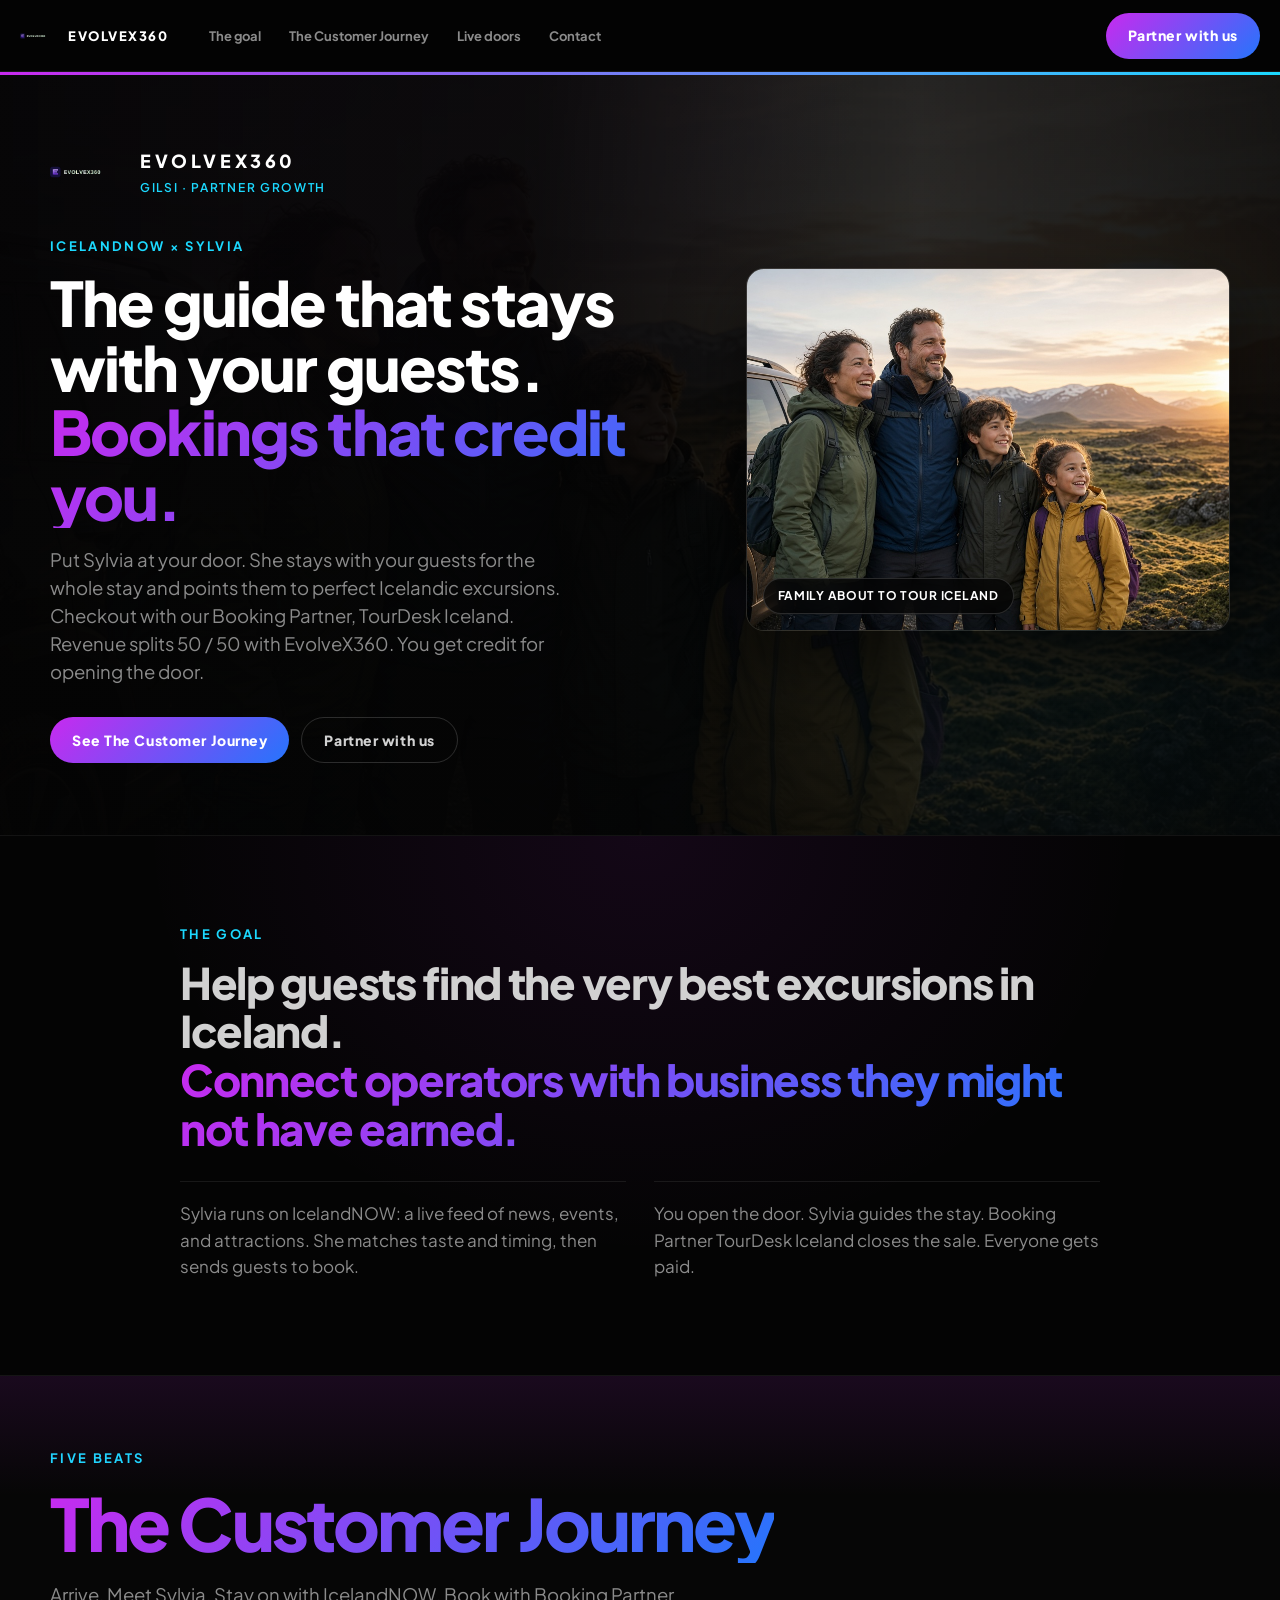
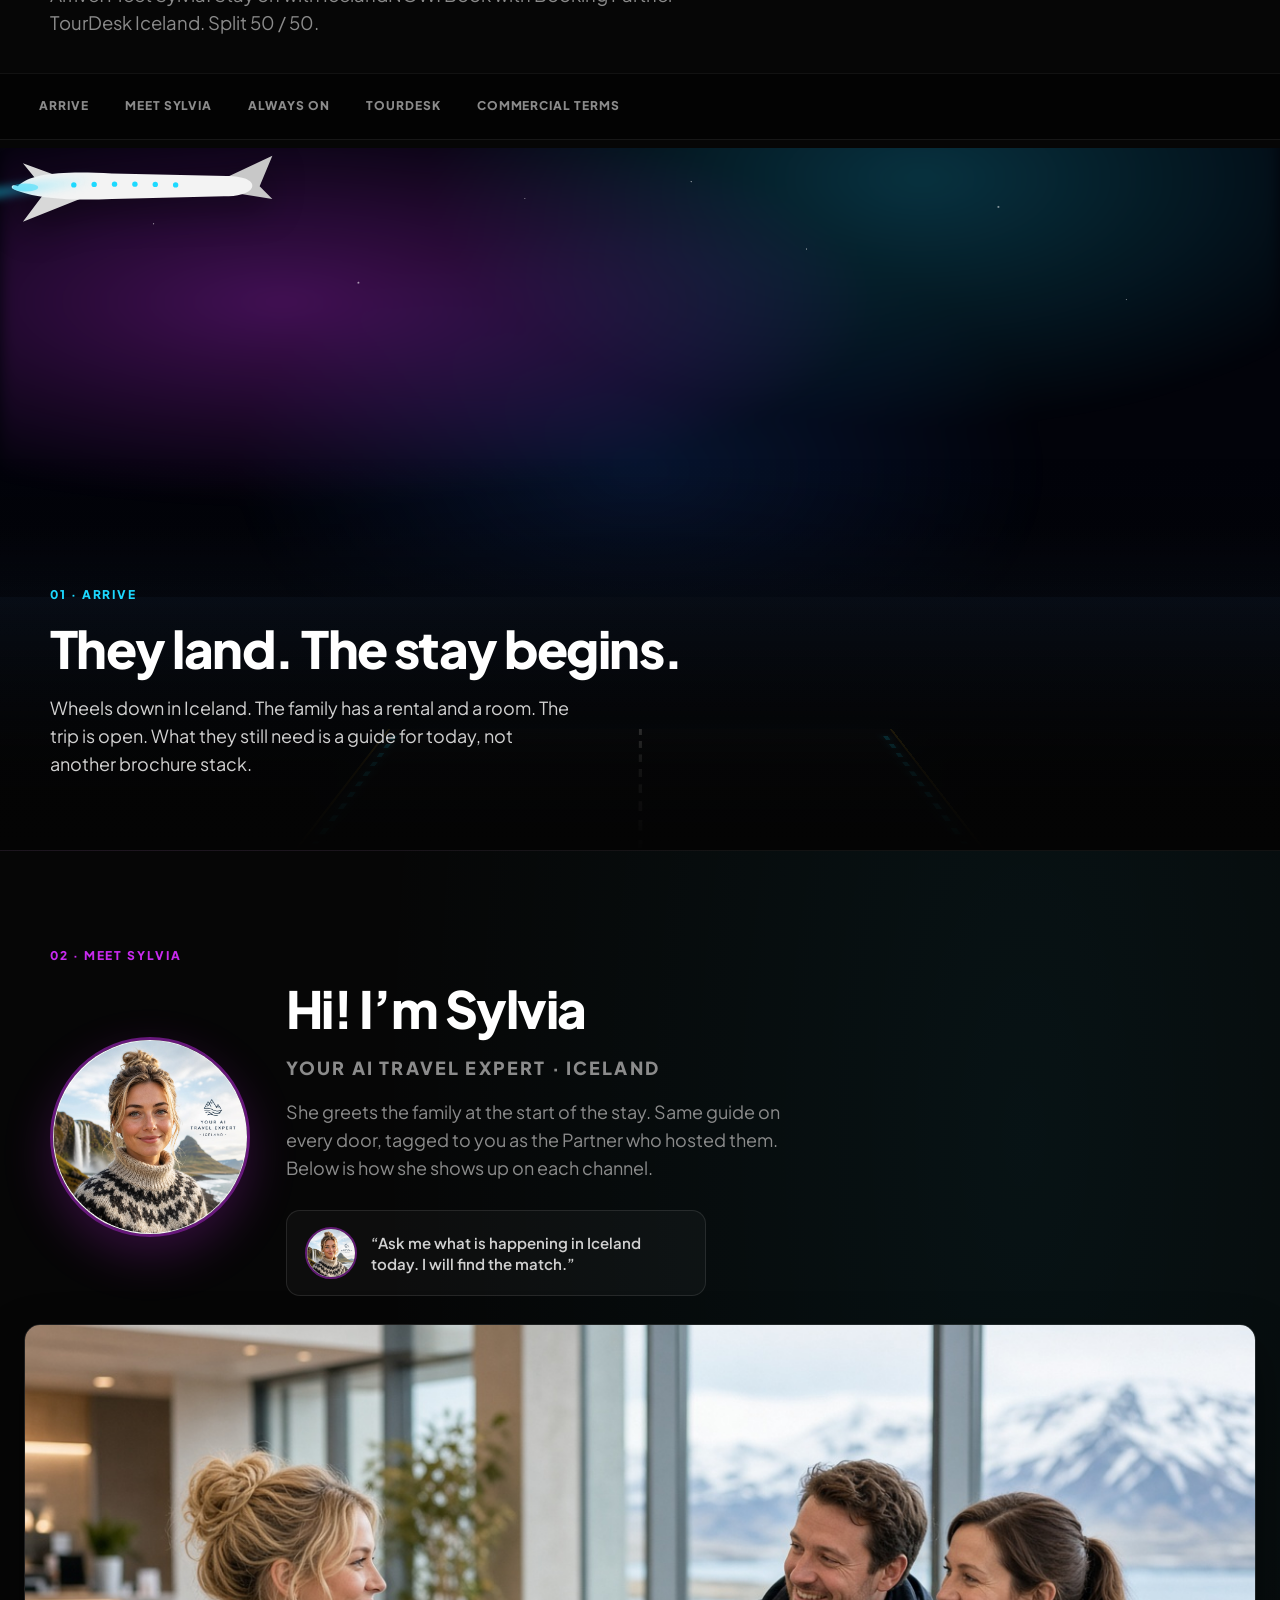
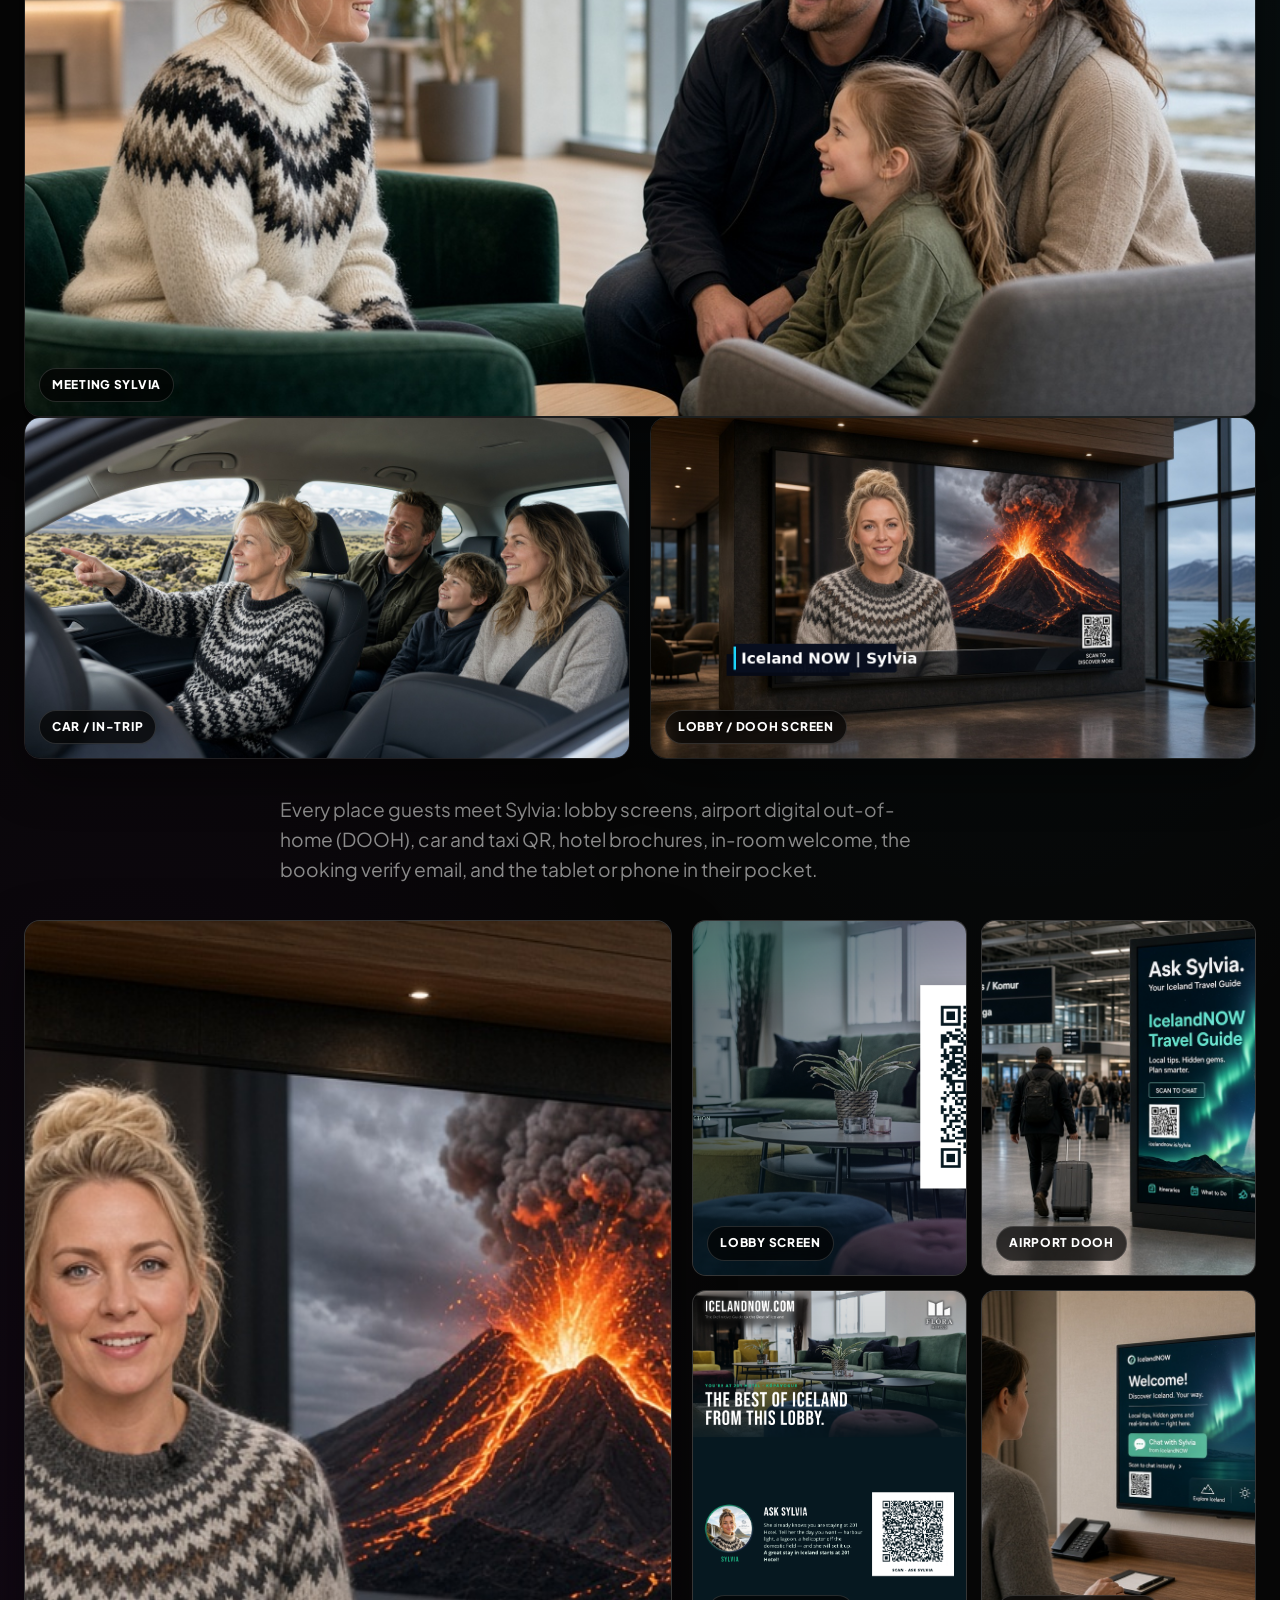
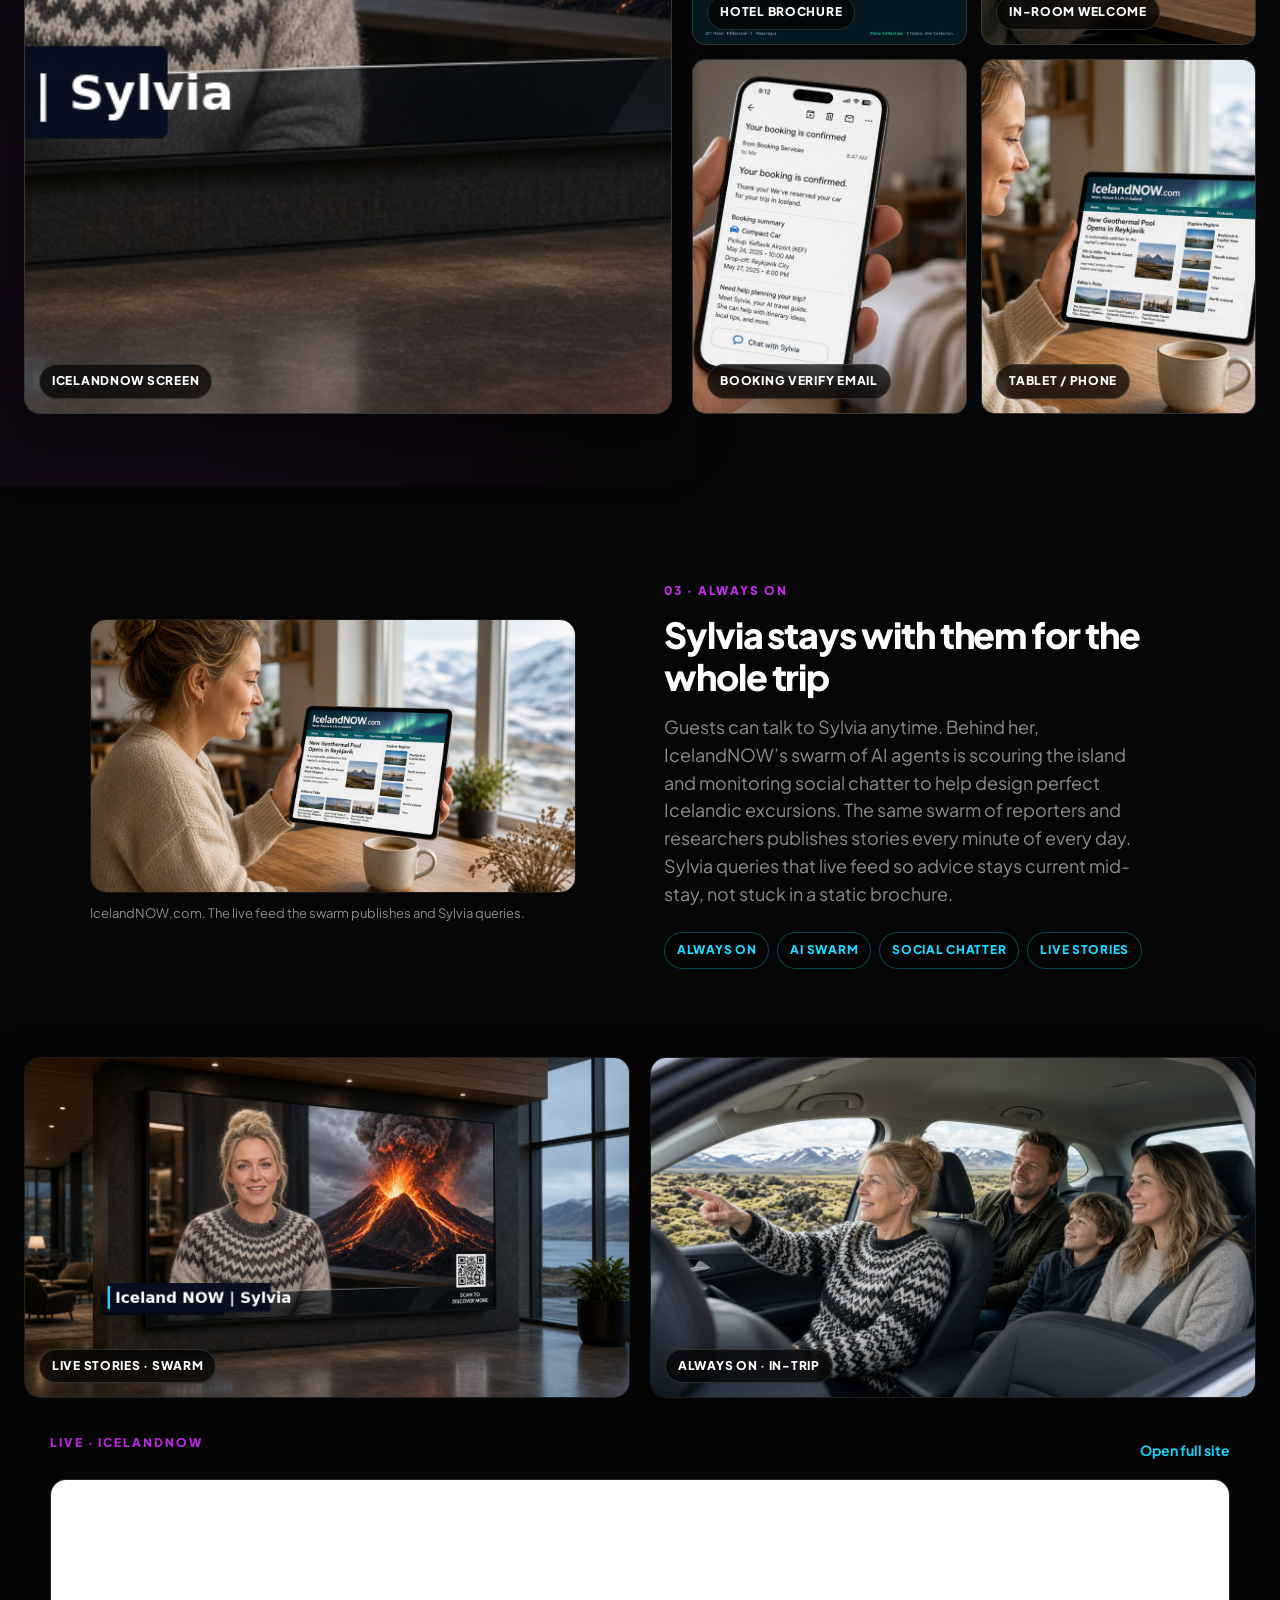
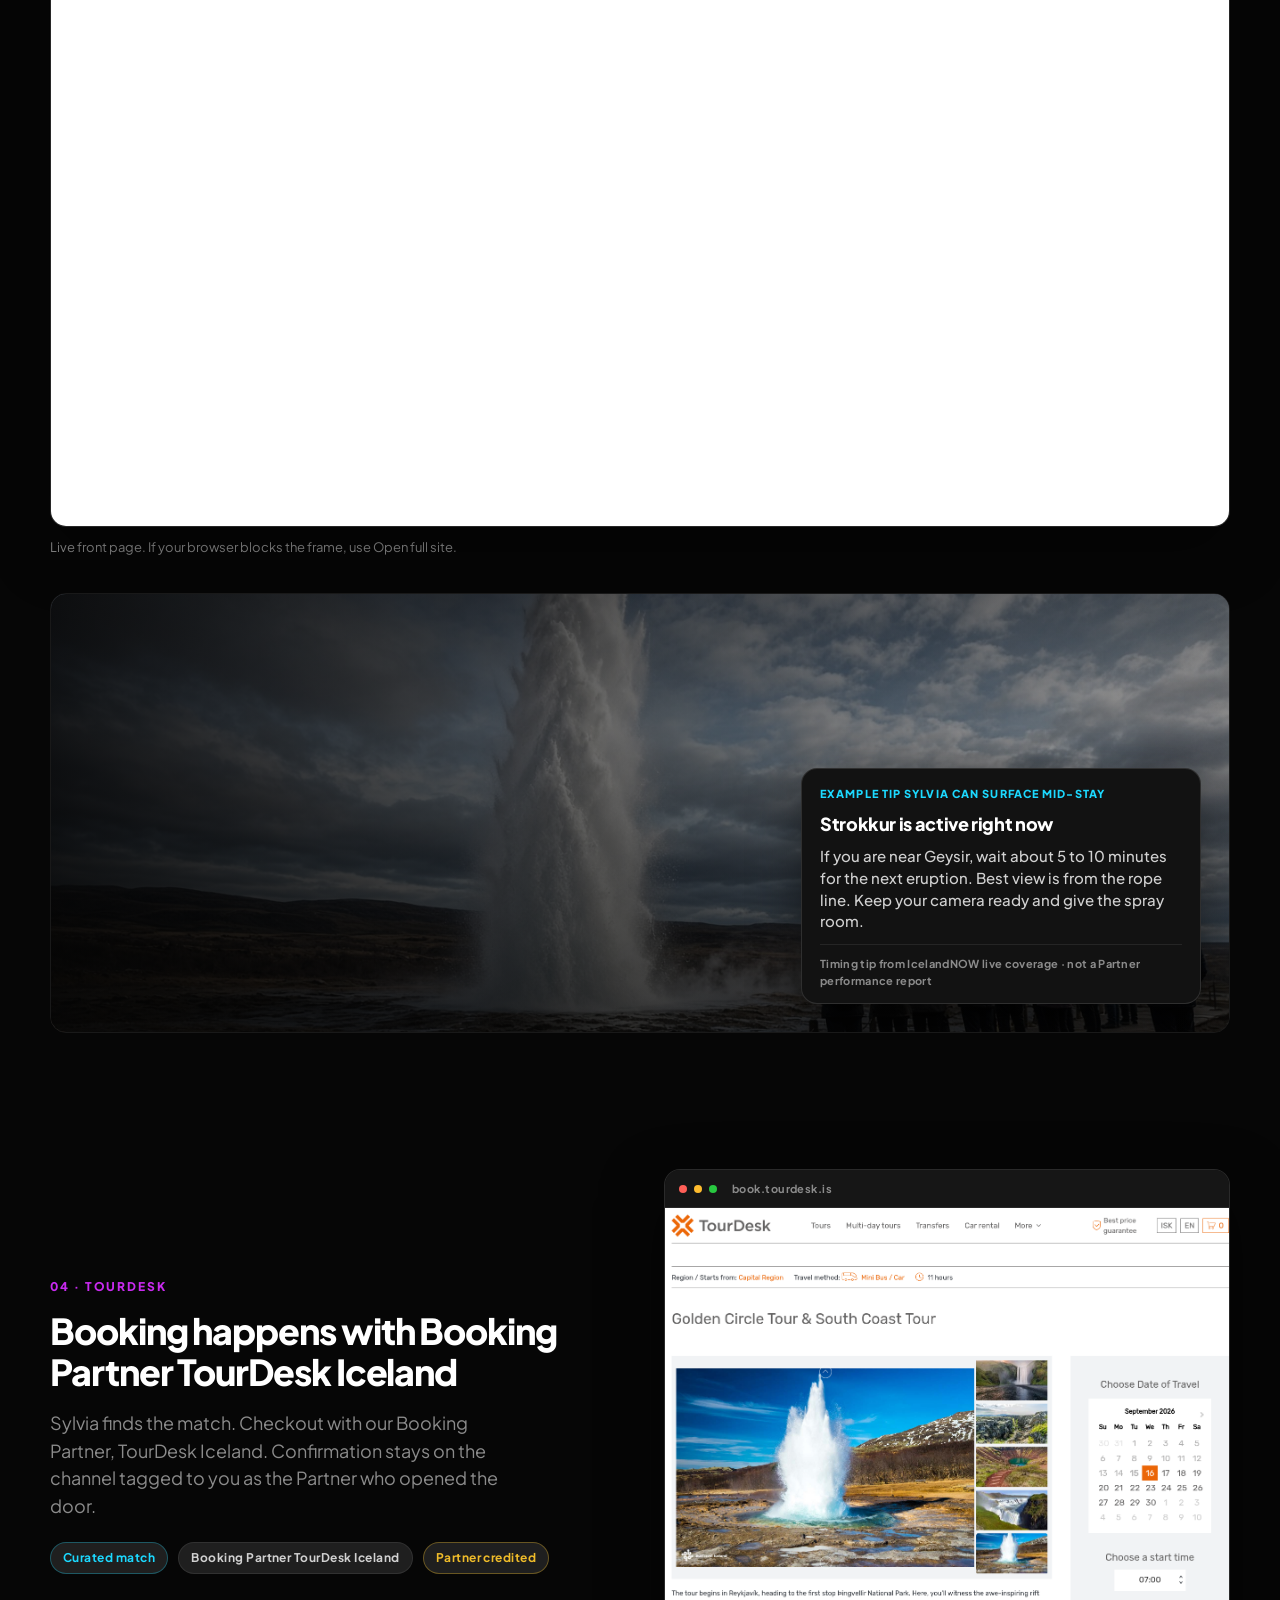
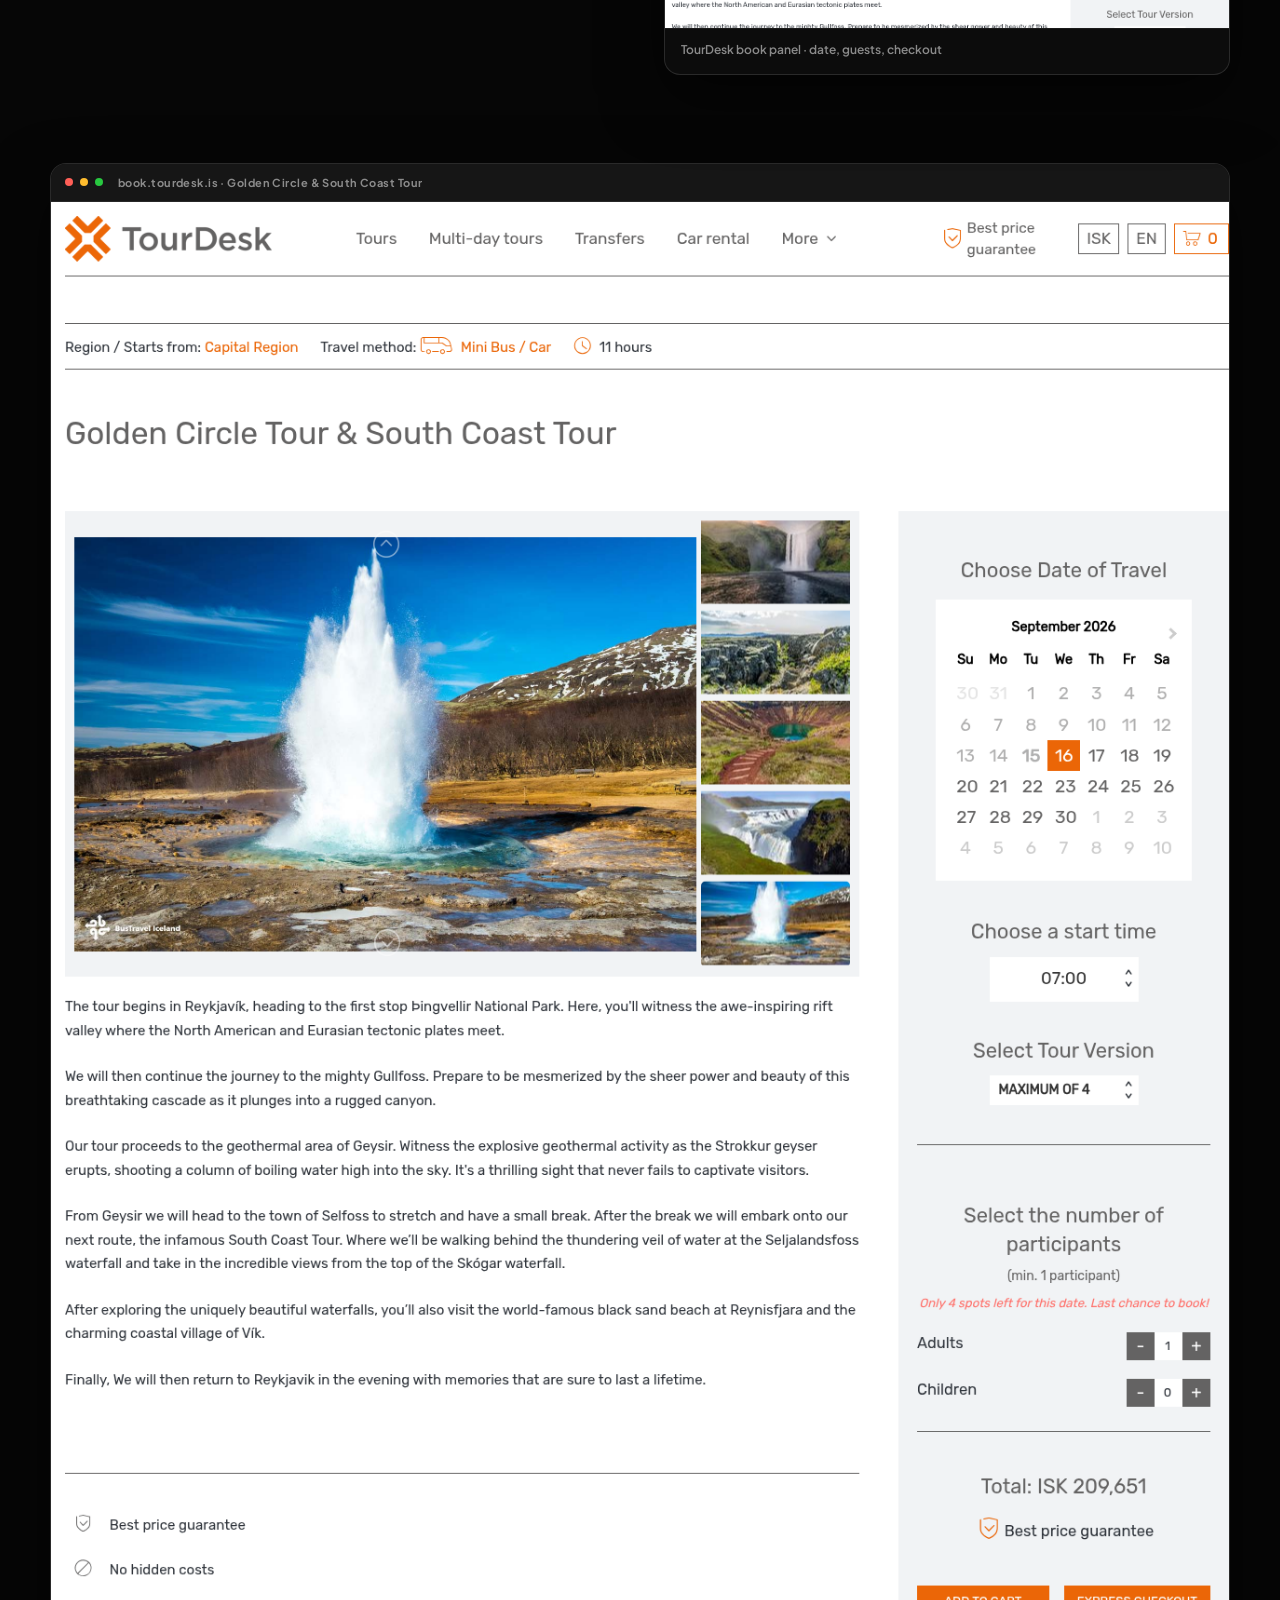
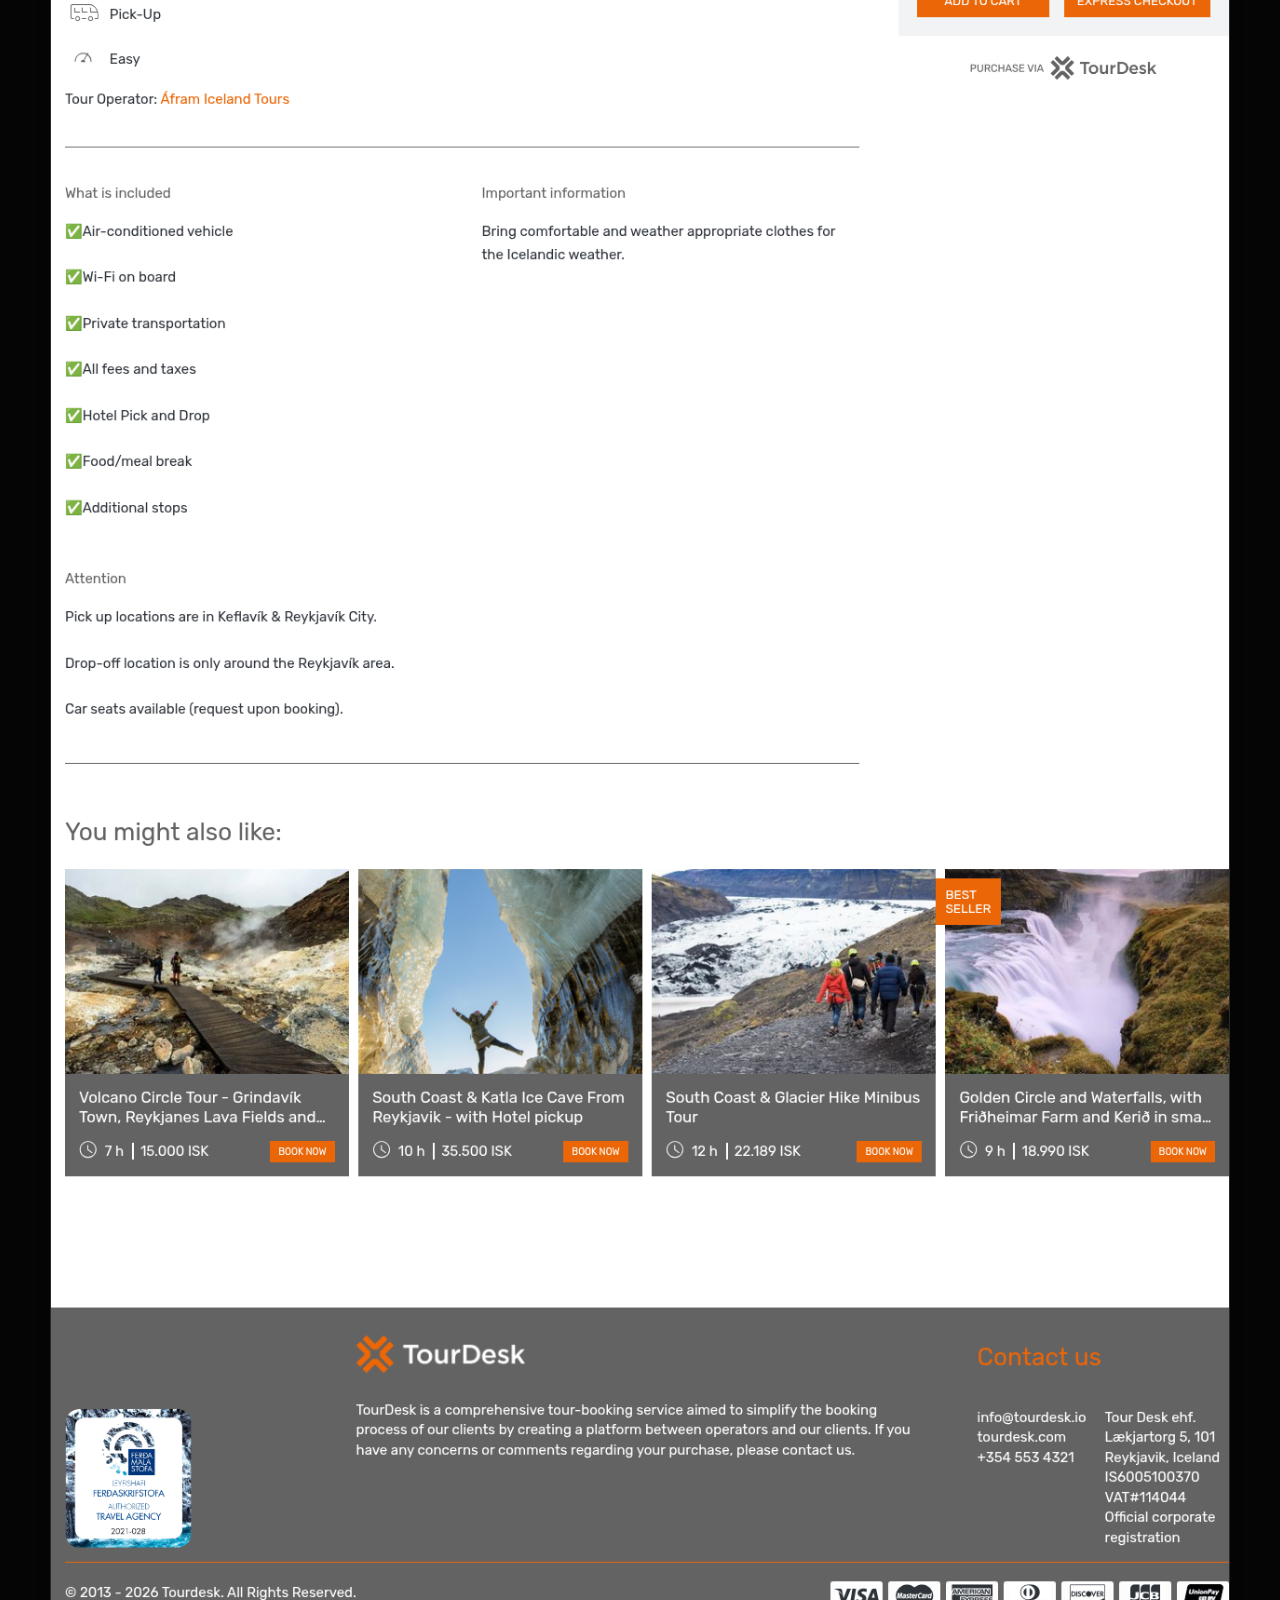
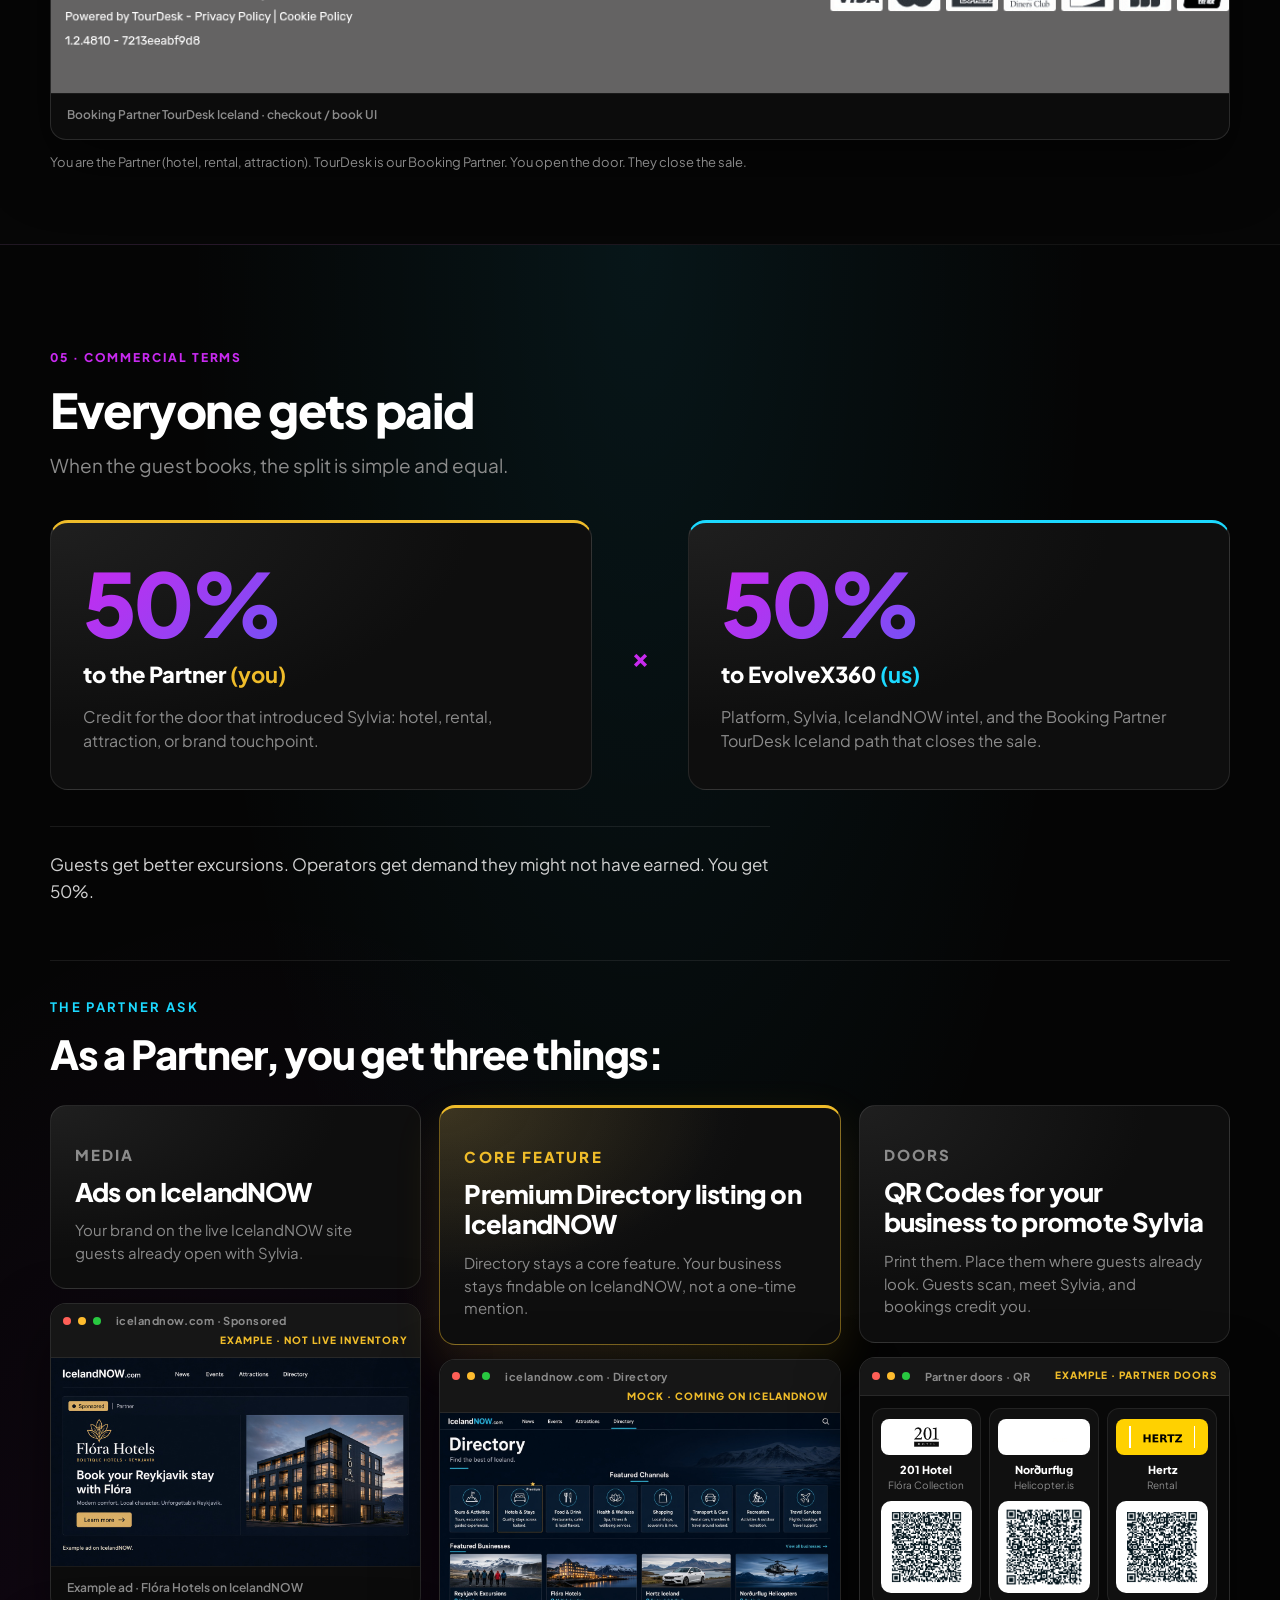
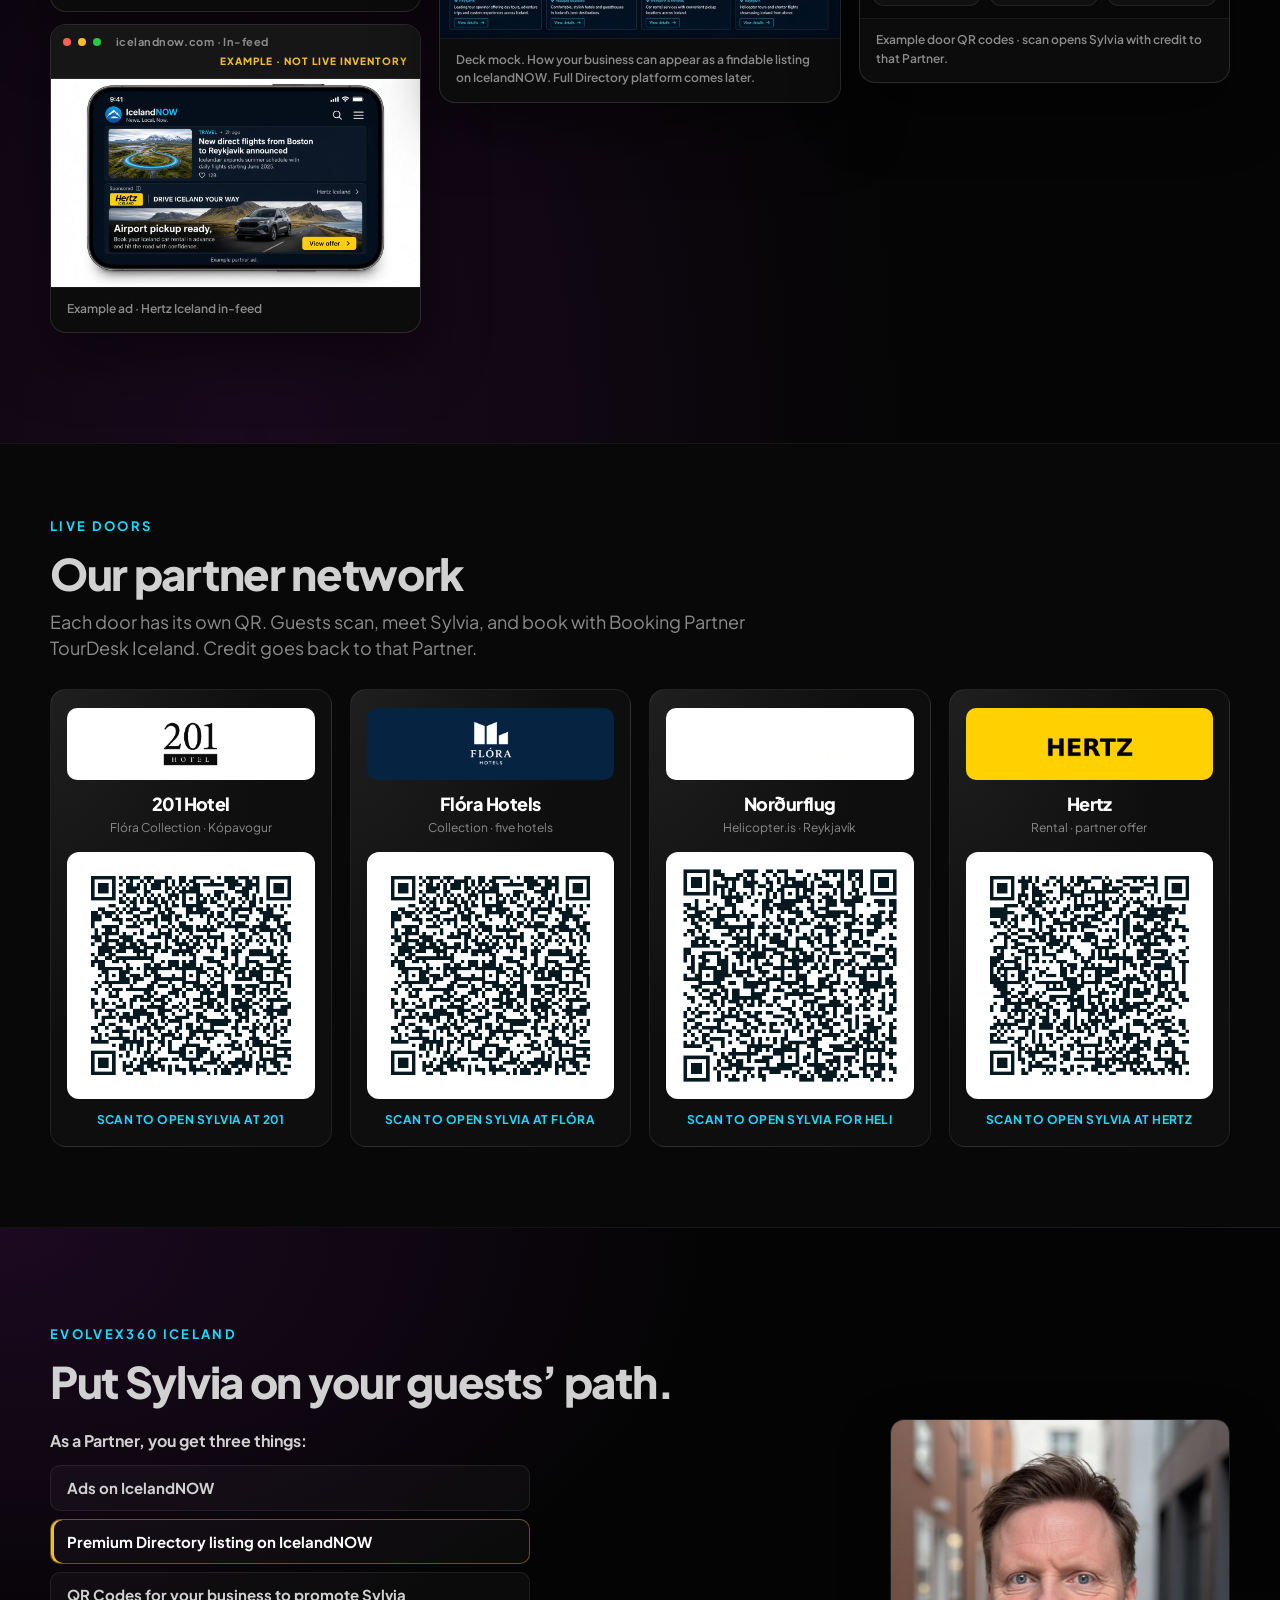
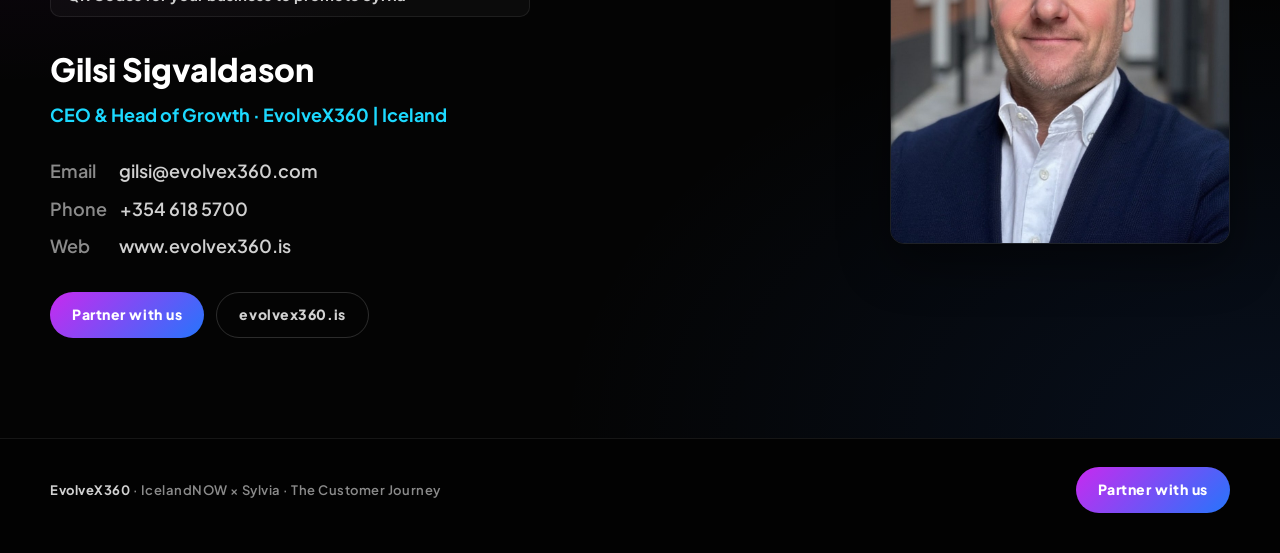
==== commit b55a8a61: "IcelandNOW: put an example under each partner-ask product Restructure #ask so Ads, Premium Directory" ====
--- a/icelandnow/index.html
+++ b/icelandnow/index.html
@@ -322,33 +322,109 @@
           <p class="kicker">The partner ask</p>
           <h3>As a Partner, you get three things:</h3>
           <div class="ask-grid">
-            <article class="ask-card">
-              <p class="ask-label">Media</p>
-              <h4>Ads on IcelandNOW</h4>
-              <p>Your brand on the live IcelandNOW site guests already open with Sylvia.</p>
+            <article class="ask-col">
+              <div class="ask-card">
+                <p class="ask-label">Media</p>
+                <h4>Ads on IcelandNOW</h4>
+                <p>Your brand on the live IcelandNOW site guests already open with Sylvia.</p>
+              </div>
+              <div class="ask-example">
+                <figure class="shot-frame ask-ad">
+                  <div class="shot-chrome" aria-hidden="true">
+                    <span class="shot-dot"></span>
+                    <span class="shot-dot"></span>
+                    <span class="shot-dot"></span>
+                    <span class="shot-url">icelandnow.com · Sponsored</span>
+                    <span class="shot-badge">Example · not live inventory</span>
+                  </div>
+                  <img src="journey/ask/ad-flora.png" alt="Example sponsored Flóra Hotels ad on IcelandNOW.">
+                  <figcaption>Example ad · Flóra Hotels on IcelandNOW</figcaption>
+                </figure>
+                <figure class="shot-frame ask-ad ask-ad-mobile">
+                  <div class="shot-chrome" aria-hidden="true">
+                    <span class="shot-dot"></span>
+                    <span class="shot-dot"></span>
+                    <span class="shot-dot"></span>
+                    <span class="shot-url">icelandnow.com · In-feed</span>
+                    <span class="shot-badge">Example · not live inventory</span>
+                  </div>
+                  <img src="journey/ask/ad-hertz-mobile.png" alt="Example Hertz Iceland in-feed ad on IcelandNOW mobile.">
+                  <figcaption>Example ad · Hertz Iceland in-feed</figcaption>
+                </figure>
+              </div>
             </article>
-            <article class="ask-card featured">
-              <p class="ask-label">Core feature</p>
-              <h4>Premium Directory listing on IcelandNOW</h4>
-              <p>Directory stays a core feature. Your business stays findable on IcelandNOW, not a one-time mention.</p>
+            <article class="ask-col featured">
+              <div class="ask-card featured">
+                <p class="ask-label">Core feature</p>
+                <h4>Premium Directory listing on IcelandNOW</h4>
+                <p>Directory stays a core feature. Your business stays findable on IcelandNOW, not a one-time mention.</p>
+              </div>
+              <div class="ask-example">
+                <figure class="shot-frame ask-directory">
+                  <div class="shot-chrome" aria-hidden="true">
+                    <span class="shot-dot"></span>
+                    <span class="shot-dot"></span>
+                    <span class="shot-dot"></span>
+                    <span class="shot-url">icelandnow.com · Directory</span>
+                    <span class="shot-badge">Mock · coming on IcelandNOW</span>
+                  </div>
+                  <img src="journey/ask/directory-mock.png" alt="Deck mock. How your business can appear as a findable listing on IcelandNOW.">
+                  <figcaption>Deck mock. How your business can appear as a findable listing on IcelandNOW. Full Directory platform comes later.</figcaption>
+                </figure>
+              </div>
             </article>
-            <article class="ask-card">
-              <p class="ask-label">Doors</p>
-              <h4>QR Codes for your business to promote Sylvia</h4>
-              <p>Print them. Place them where guests already look. Guests scan, meet Sylvia, and bookings credit you.</p>
+            <article class="ask-col">
+              <div class="ask-card">
+                <p class="ask-label">Doors</p>
+                <h4>QR Codes for your business to promote Sylvia</h4>
+                <p>Print them. Place them where guests already look. Guests scan, meet Sylvia, and bookings credit you.</p>
+              </div>
+              <div class="ask-example">
+                <figure class="shot-frame ask-qr">
+                  <div class="shot-chrome" aria-hidden="true">
+                    <span class="shot-dot"></span>
+                    <span class="shot-dot"></span>
+                    <span class="shot-dot"></span>
+                    <span class="shot-url">Partner doors · QR</span>
+                    <span class="shot-badge">Example · partner doors</span>
+                  </div>
+                  <div class="ask-qr-trio">
+                    <div class="ask-qr-item">
+                      <div class="ask-qr-logo light">
+                        <img src="journey/partners/logo-201.png" alt="">
+                      </div>
+                      <p class="ask-qr-name">201 Hotel</p>
+                      <p class="ask-qr-meta">Flóra Collection</p>
+                      <div class="ask-qr-code">
+                        <img src="journey/partners/qr-201-door.png" alt="201 Hotel door QR">
+                      </div>
+                    </div>
+                    <div class="ask-qr-item">
+                      <div class="ask-qr-logo light">
+                        <img src="journey/partners/logo-nordurflug.png" alt="">
+                      </div>
+                      <p class="ask-qr-name">Norðurflug</p>
+                      <p class="ask-qr-meta">Helicopter.is</p>
+                      <div class="ask-qr-code">
+                        <img src="journey/partners/qr-nordurflug-door.png" alt="Norðurflug door QR">
+                      </div>
+                    </div>
+                    <div class="ask-qr-item">
+                      <div class="ask-qr-logo hertz">
+                        <img src="journey/partners/logo-hertz.png" alt="">
+                      </div>
+                      <p class="ask-qr-name">Hertz</p>
+                      <p class="ask-qr-meta">Rental</p>
+                      <div class="ask-qr-code">
+                        <img src="journey/partners/qr-hertz-door.png" alt="Hertz door QR">
+                      </div>
+                    </div>
+                  </div>
+                  <figcaption>Example door QR codes · scan opens Sylvia with credit to that Partner.</figcaption>
+                </figure>
+              </div>
             </article>
           </div>
-          <figure class="shot-frame ask-directory">
-            <div class="shot-chrome" aria-hidden="true">
-              <span class="shot-dot"></span>
-              <span class="shot-dot"></span>
-              <span class="shot-dot"></span>
-              <span class="shot-url">icelandnow.com · Directory</span>
-              <span class="shot-badge">Deck mock</span>
-            </div>
-            <img src="journey/icelandnow-directory-mock.png" alt="Deck mock. How your business can appear as a findable listing on IcelandNOW.">
-            <figcaption>Deck mock. How your business can appear as a findable listing on IcelandNOW. Full Directory platform comes later.</figcaption>
-          </figure>
         </div>
       </div>
     </article>
--- a/icelandnow/landing.css
+++ b/icelandnow/landing.css
@@ -865,10 +865,15 @@
 }
 .ask-grid {
   display: grid;
-  grid-template-columns: 1fr 1.15fr 1fr;
-  gap: 18px;
-  align-items: stretch;
+  grid-template-columns: 1fr;
+  gap: 28px;
+  align-items: start;
   margin-top: 28px;
+}
+.ask-col {
+  display: grid;
+  gap: 14px;
+  min-width: 0;
 }
 .ask-card {
   padding: 26px 24px 24px;
@@ -901,19 +906,94 @@
   line-height: 1.2;
   color: var(--white);
 }
-.ask-card p {
+.ask-card > p {
   margin-top: 12px;
   font-size: 15px;
   line-height: 1.5;
   color: var(--body);
 }
+.ask-example {
+  display: grid;
+  gap: 12px;
+  min-width: 0;
+}
+.ask-example .shot-chrome {
+  flex-wrap: wrap;
+  height: auto;
+  min-height: 38px;
+  row-gap: 4px;
+  padding: 8px 12px;
+}
+.ask-example .shot-url {
+  min-width: 0;
+}
+.ask-example .shot-frame > img {
+  background: #05070d;
+}
 .ask-directory {
-  margin-top: 22px;
   border-color: rgba(239,188,42,.28);
   box-shadow: 0 18px 48px rgba(239,188,42,.08);
 }
-.ask-directory img {
-  background: #05070d;
+.ask-qr-trio {
+  display: grid;
+  grid-template-columns: repeat(3, minmax(0, 1fr));
+  gap: 8px;
+  padding: 12px;
+  background: #080808;
+}
+.ask-qr-item {
+  display: flex;
+  flex-direction: column;
+  align-items: center;
+  text-align: center;
+  min-width: 0;
+  padding: 10px 8px 12px;
+  border-radius: 12px;
+  background: #101010;
+  border: 1px solid rgba(255,255,255,.08);
+}
+.ask-qr-logo {
+  width: 100%;
+  height: 36px;
+  border-radius: 8px;
+  display: flex;
+  align-items: center;
+  justify-content: center;
+  margin-bottom: 8px;
+  overflow: hidden;
+}
+.ask-qr-logo.light { background: #ffffff; }
+.ask-qr-logo.hertz { background: #FFD100; }
+.ask-qr-logo img {
+  max-width: 72%;
+  max-height: 22px;
+  object-fit: contain;
+  background: transparent;
+}
+.ask-qr-name {
+  margin: 0;
+  font-size: 11px;
+  font-weight: 800;
+  color: var(--white);
+  line-height: 1.2;
+}
+.ask-qr-meta {
+  margin: 2px 0 8px;
+  font-size: 10px;
+  color: var(--body);
+}
+.ask-qr-code {
+  width: 100%;
+  aspect-ratio: 1;
+  background: #fff;
+  border-radius: 10px;
+  padding: 6px;
+}
+.ask-qr-code img {
+  width: 100%;
+  height: 100%;
+  object-fit: contain;
+  background: #fff;
 }
 .shot-chrome .shot-badge {
   margin-left: auto;
@@ -922,6 +1002,12 @@
   letter-spacing: .1em;
   text-transform: uppercase;
   color: var(--gold);
+}
+@media (min-width: 1101px) {
+  .ask-grid {
+    grid-template-columns: 1fr 1.08fr 1fr;
+    gap: 18px;
+  }
 }
 
 .close-ask-lead {
@@ -1090,8 +1176,7 @@
   .beat-split,
   .live-content,
   .proof-row,
-  .close-grid,
-  .ask-grid { grid-template-columns: 1fr; }
+  .close-grid { grid-template-columns: 1fr; }
   .beat-split.reverse .beat-copy,
   .beat-split.reverse .beat-figure { order: unset; }
   .beat-figure.phone { max-height: none; aspect-ratio: 4 / 5; max-width: 420px; }
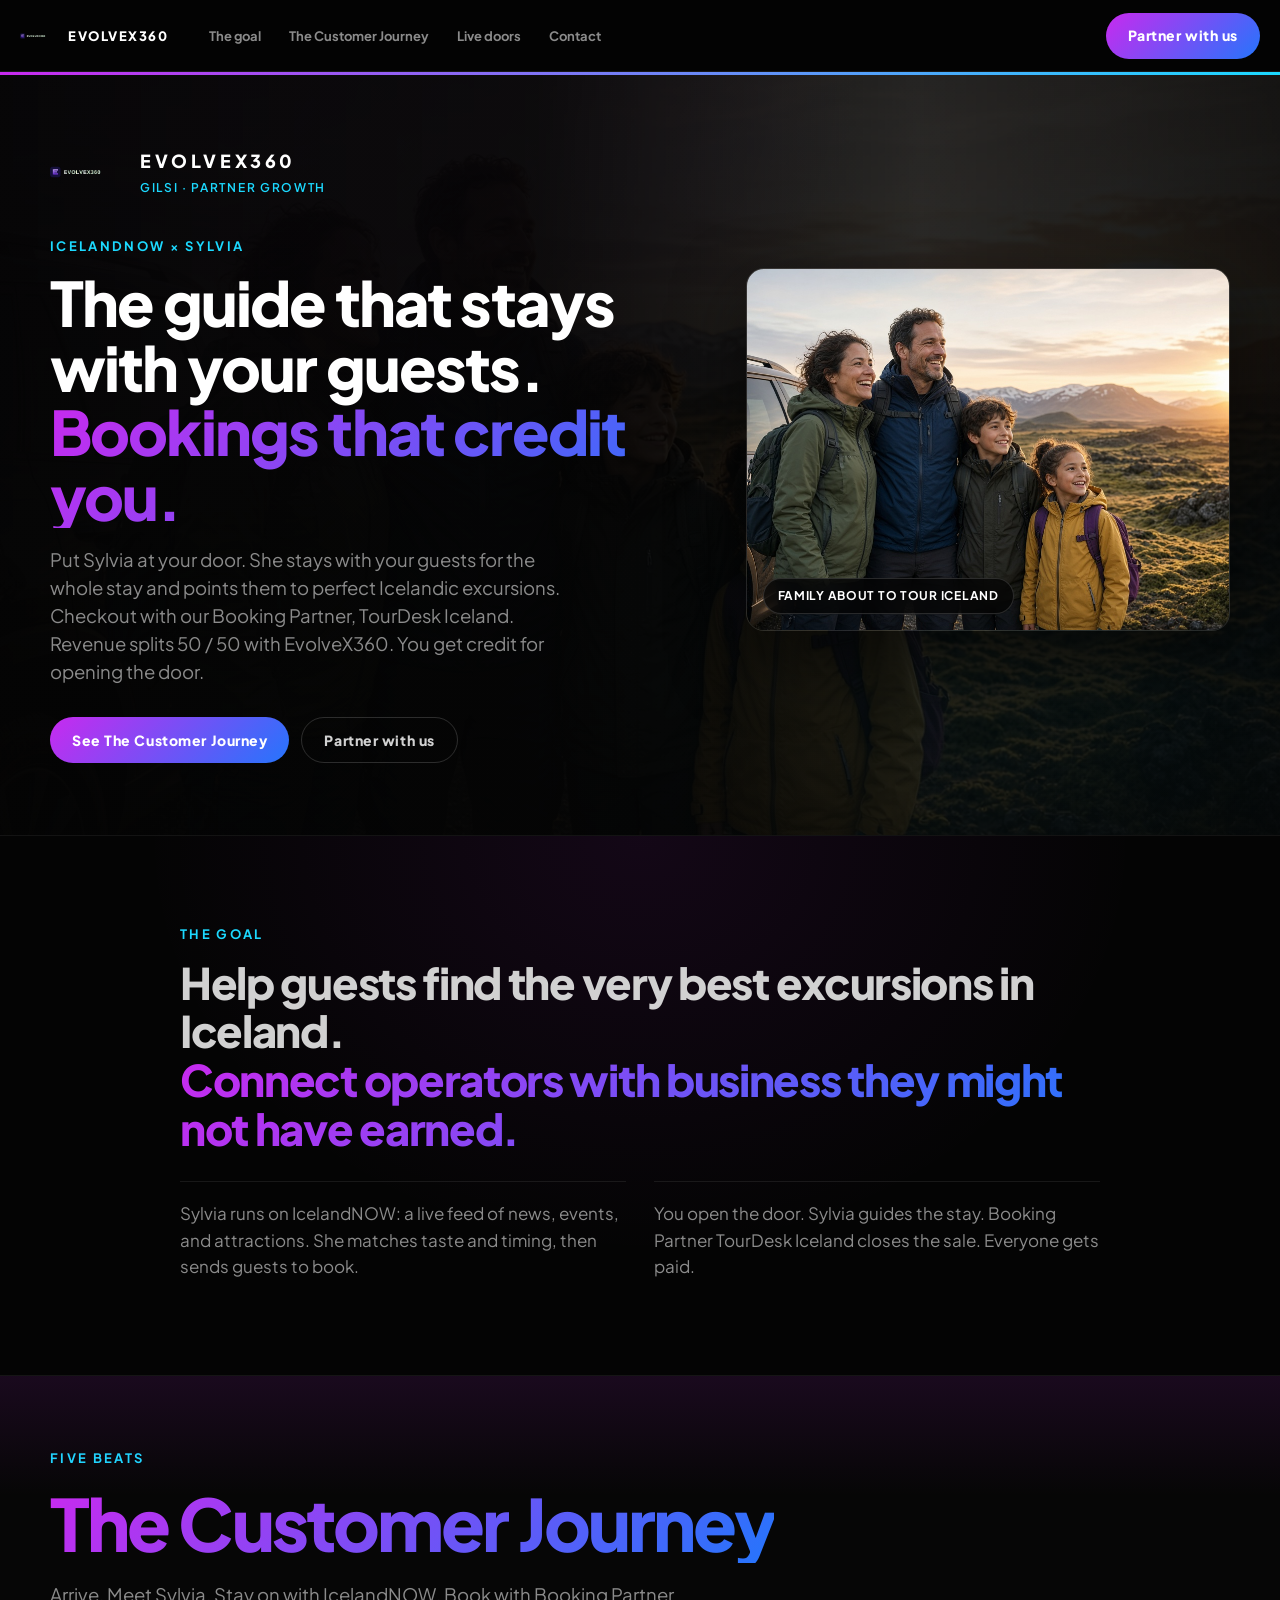
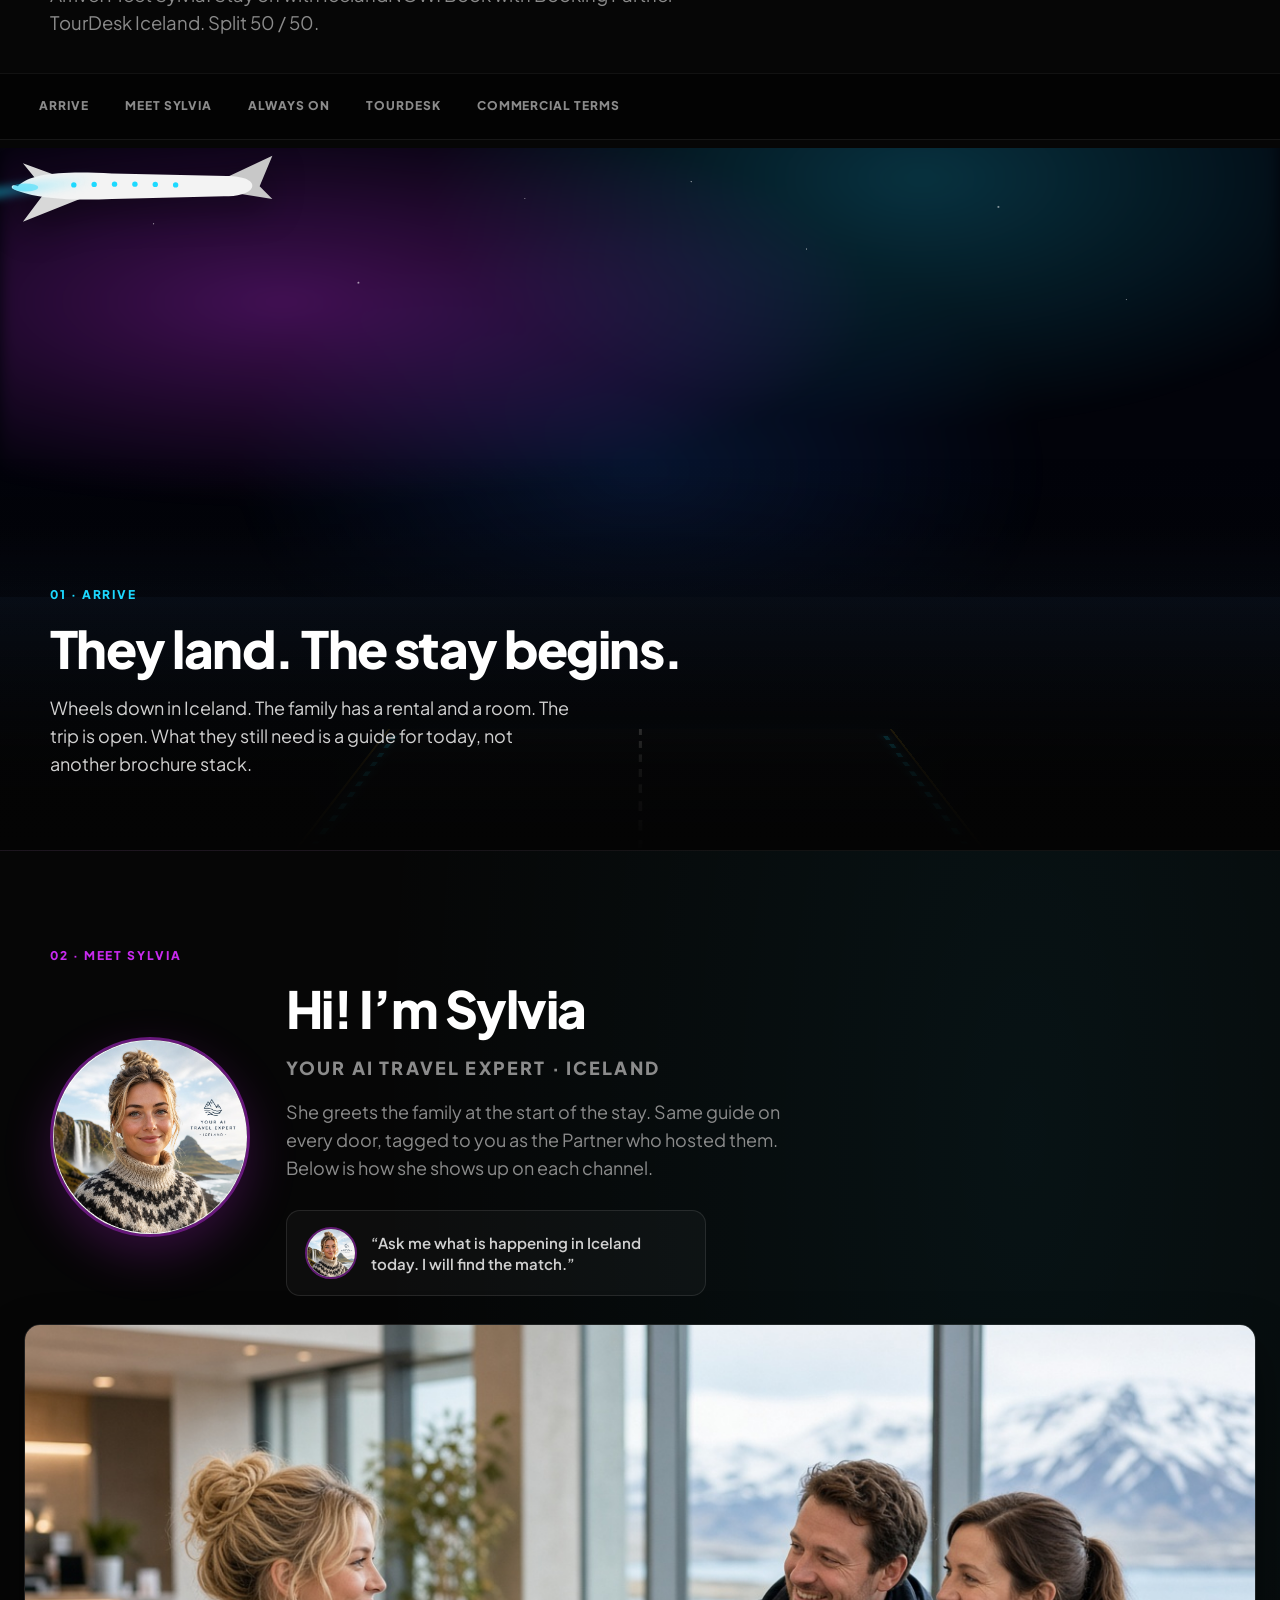
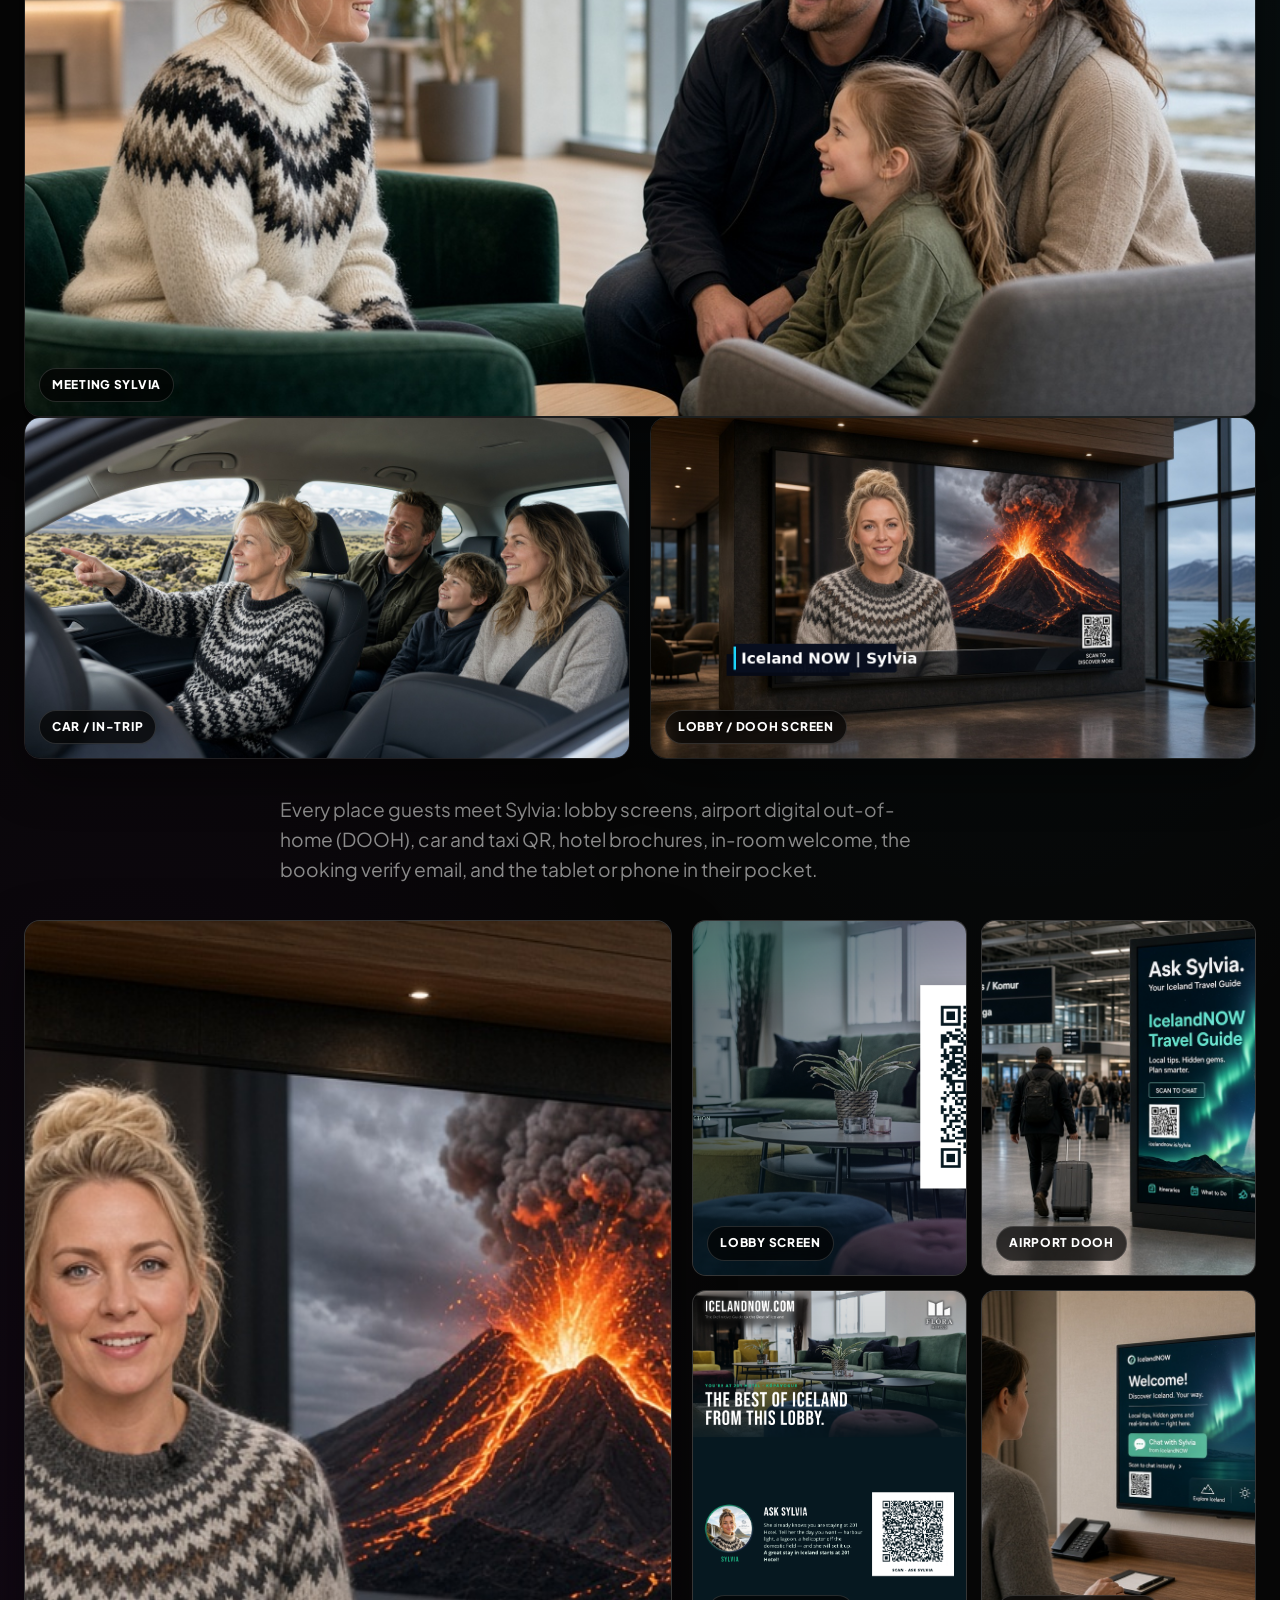
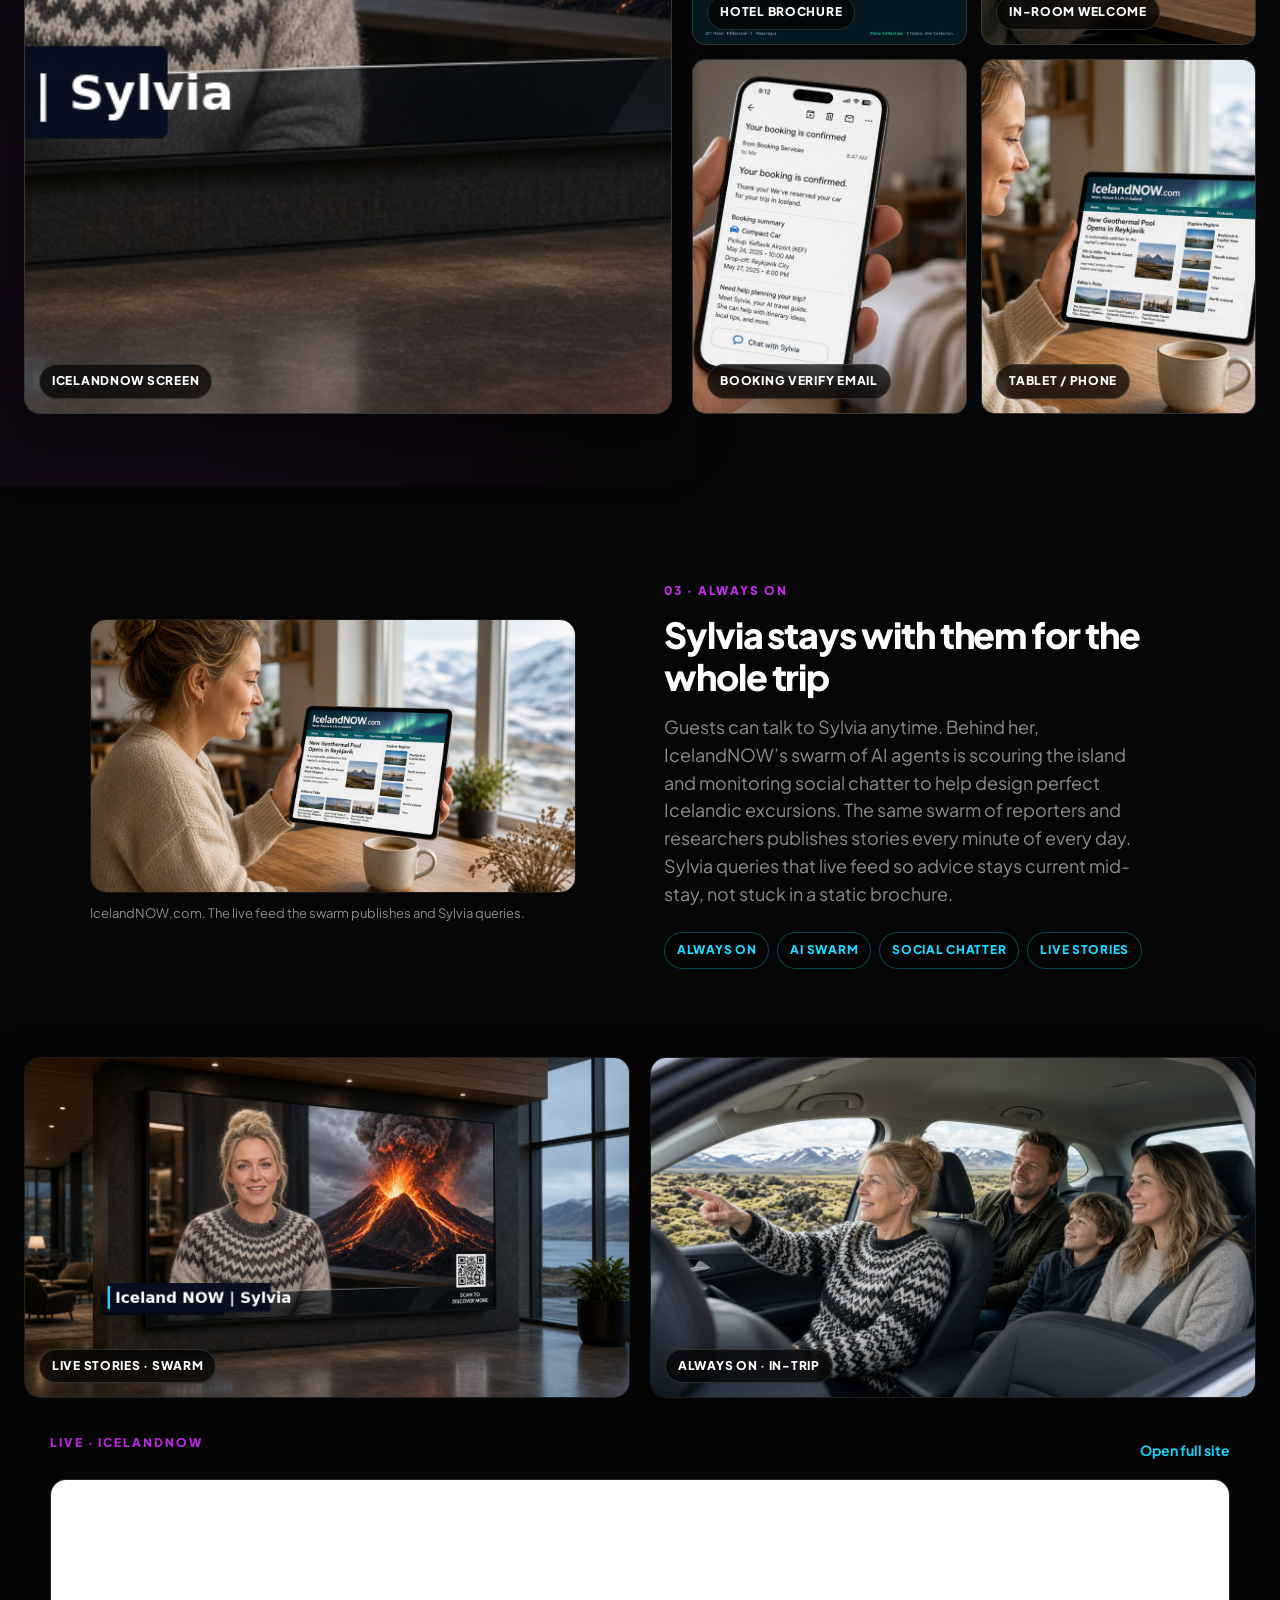
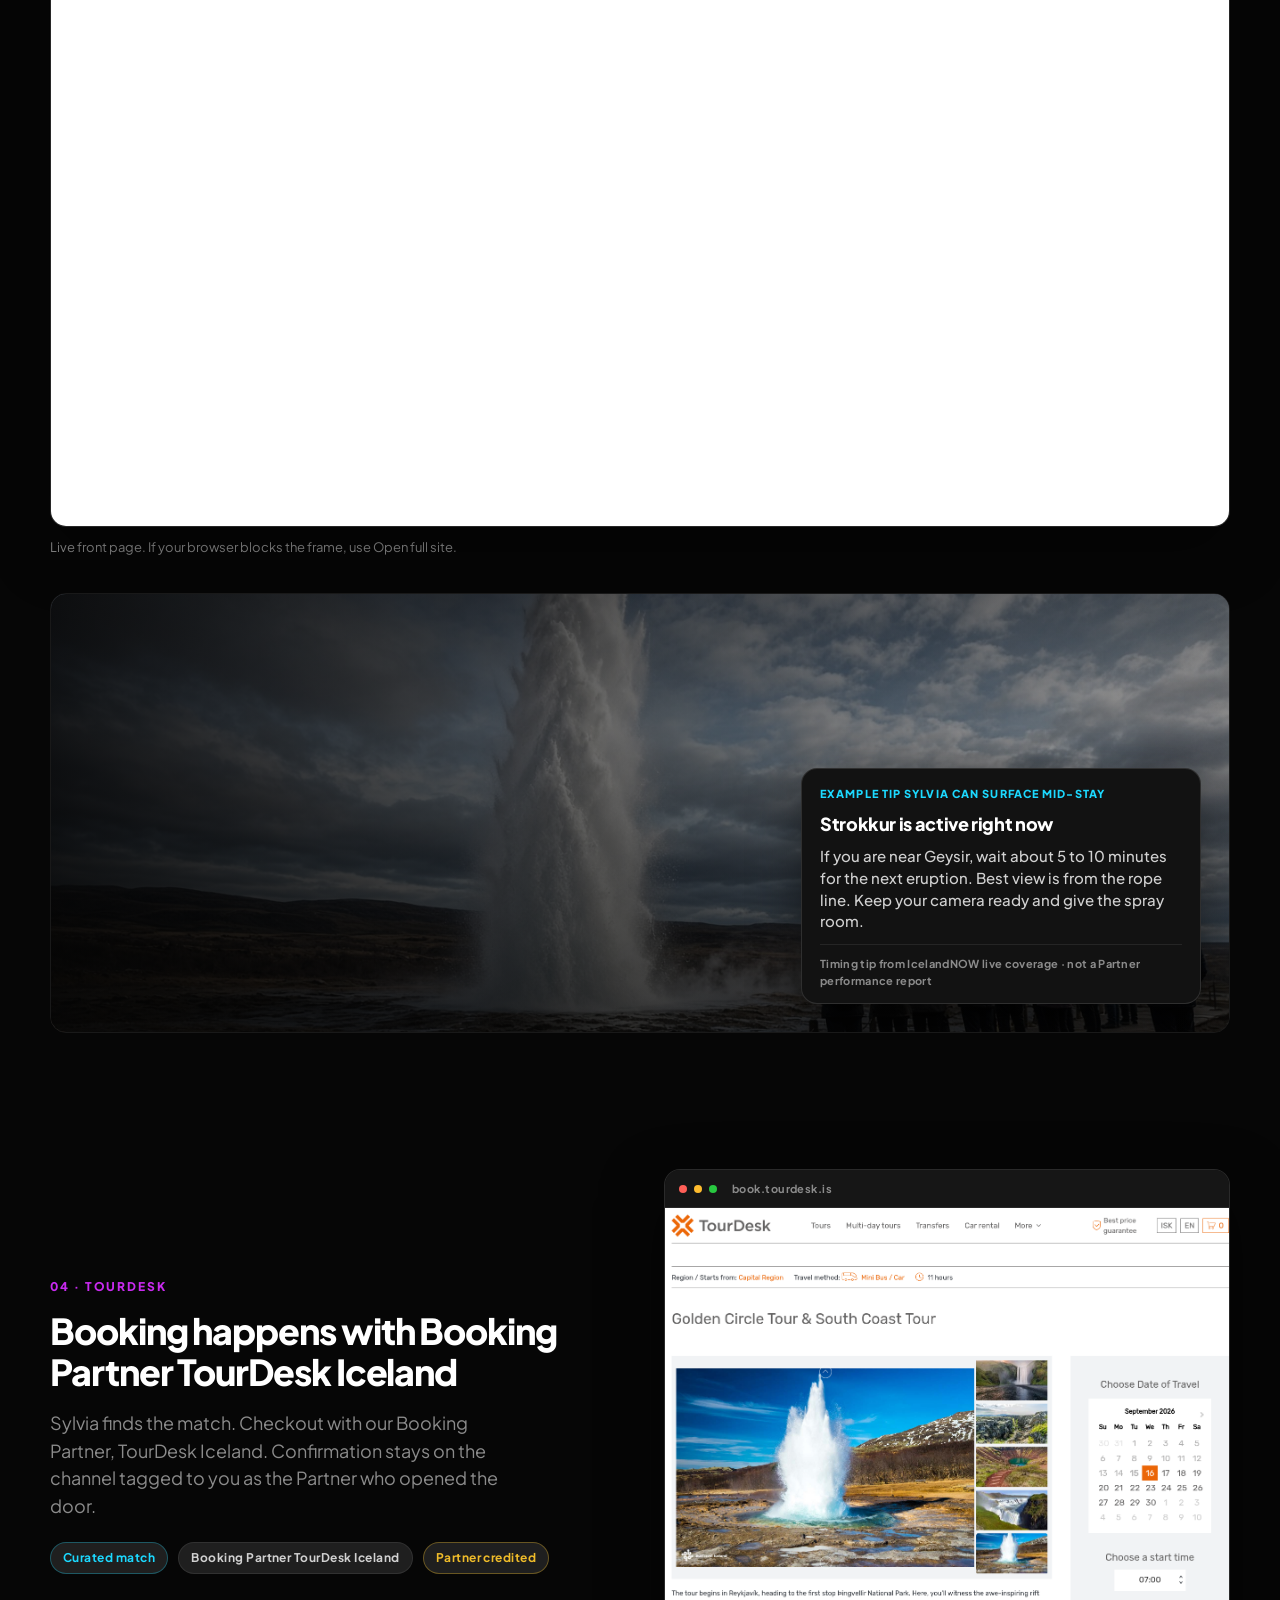
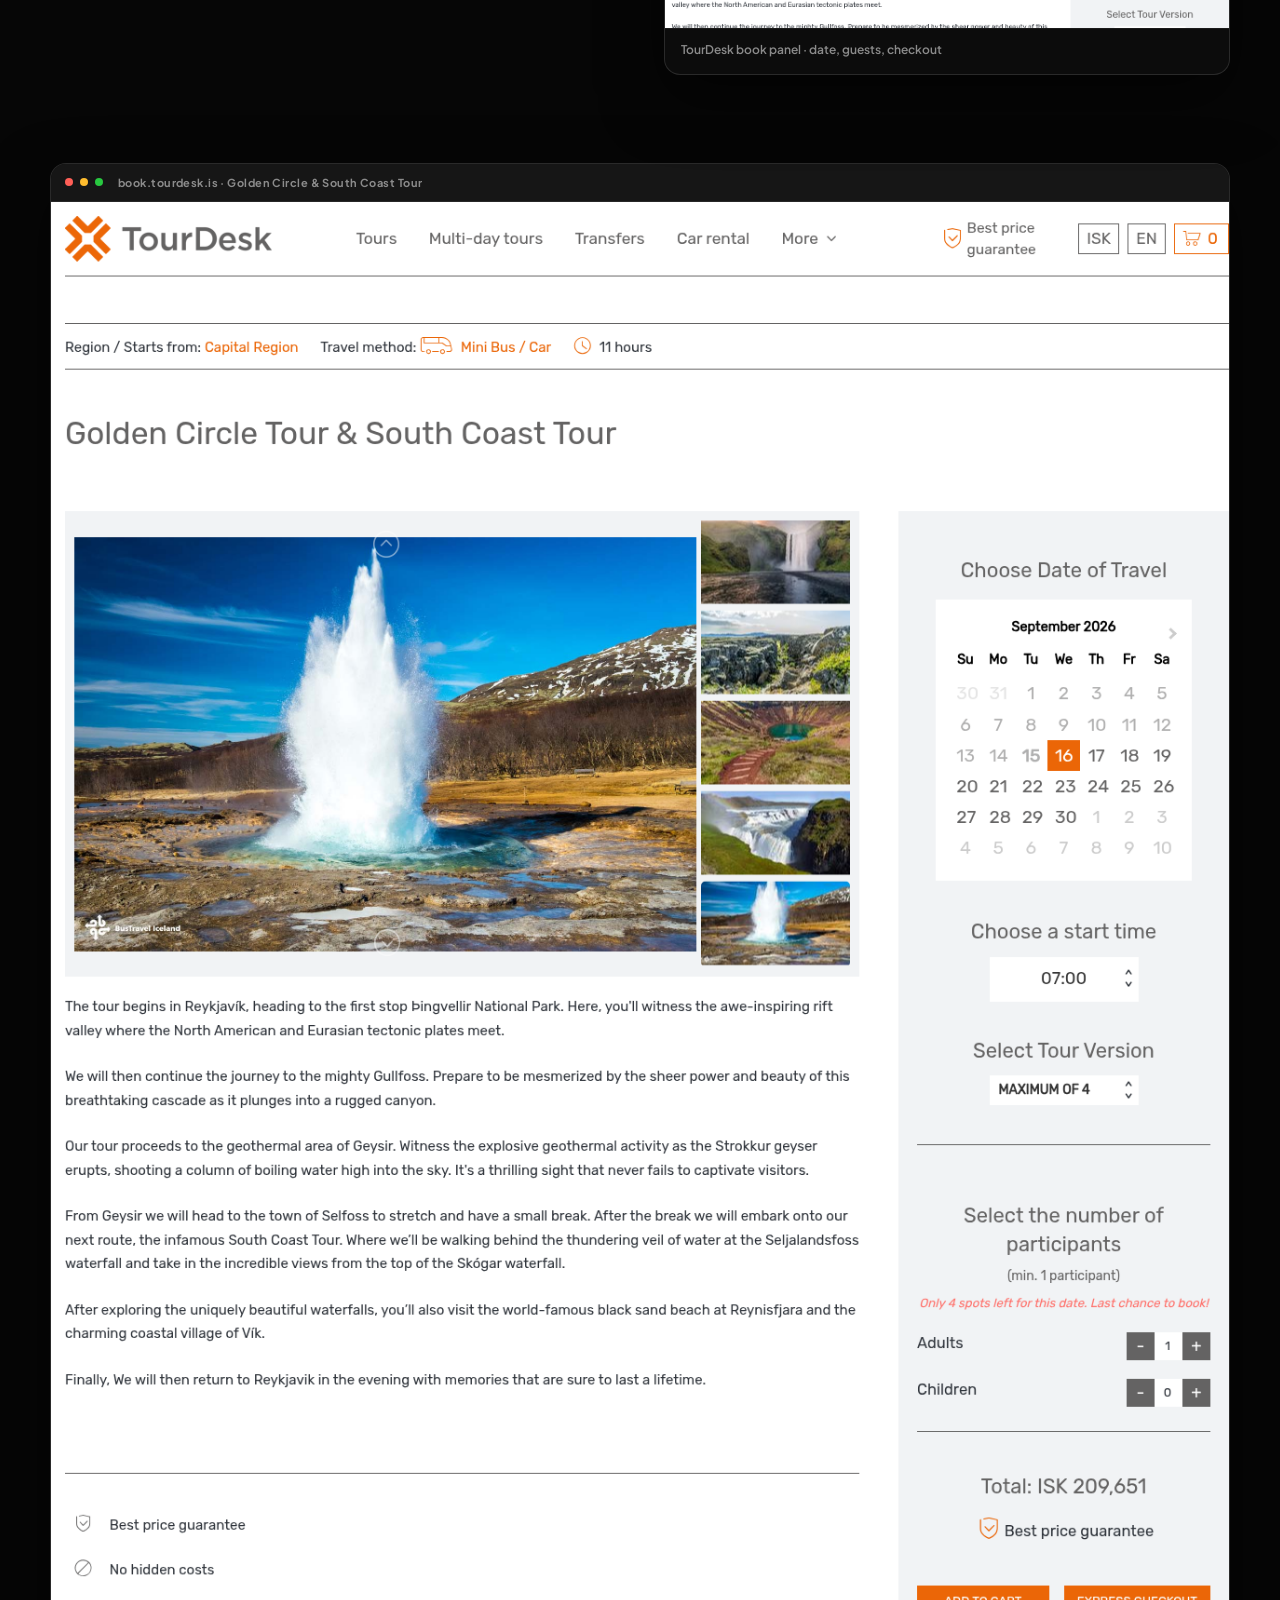
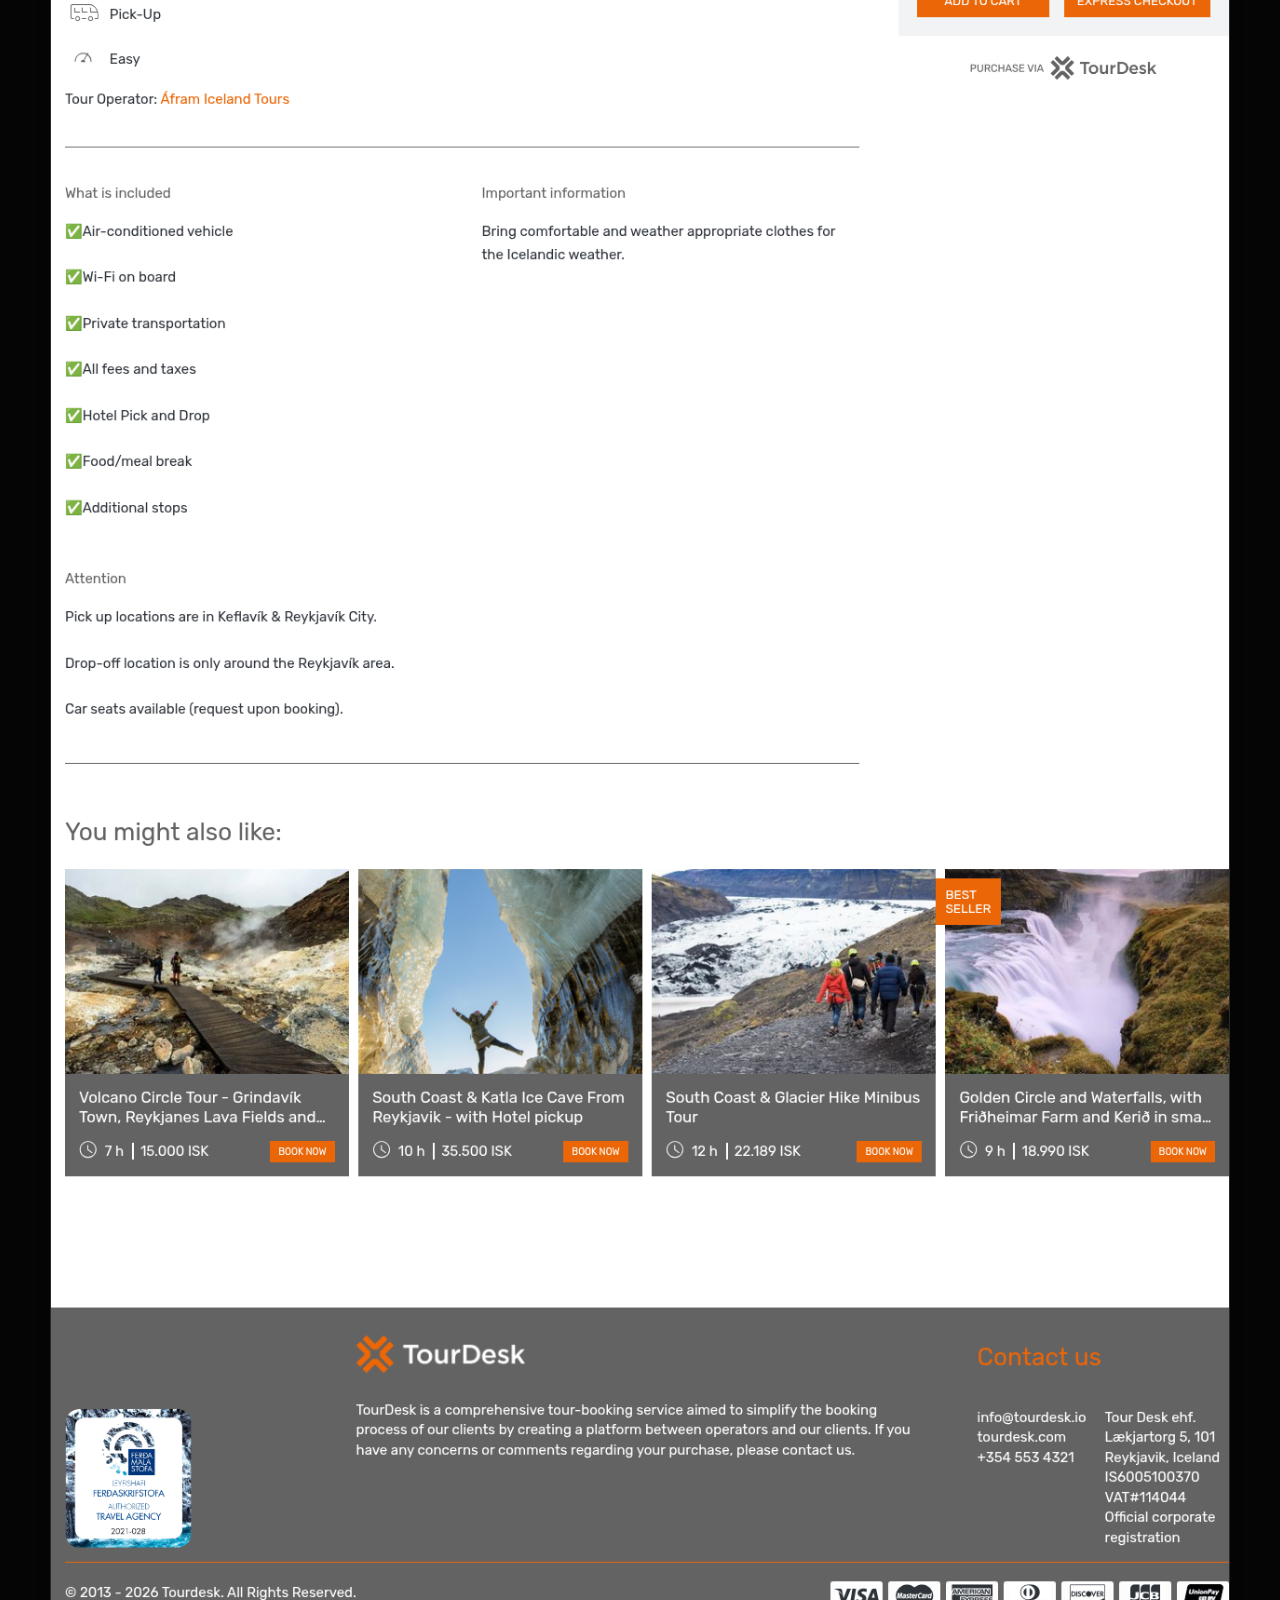
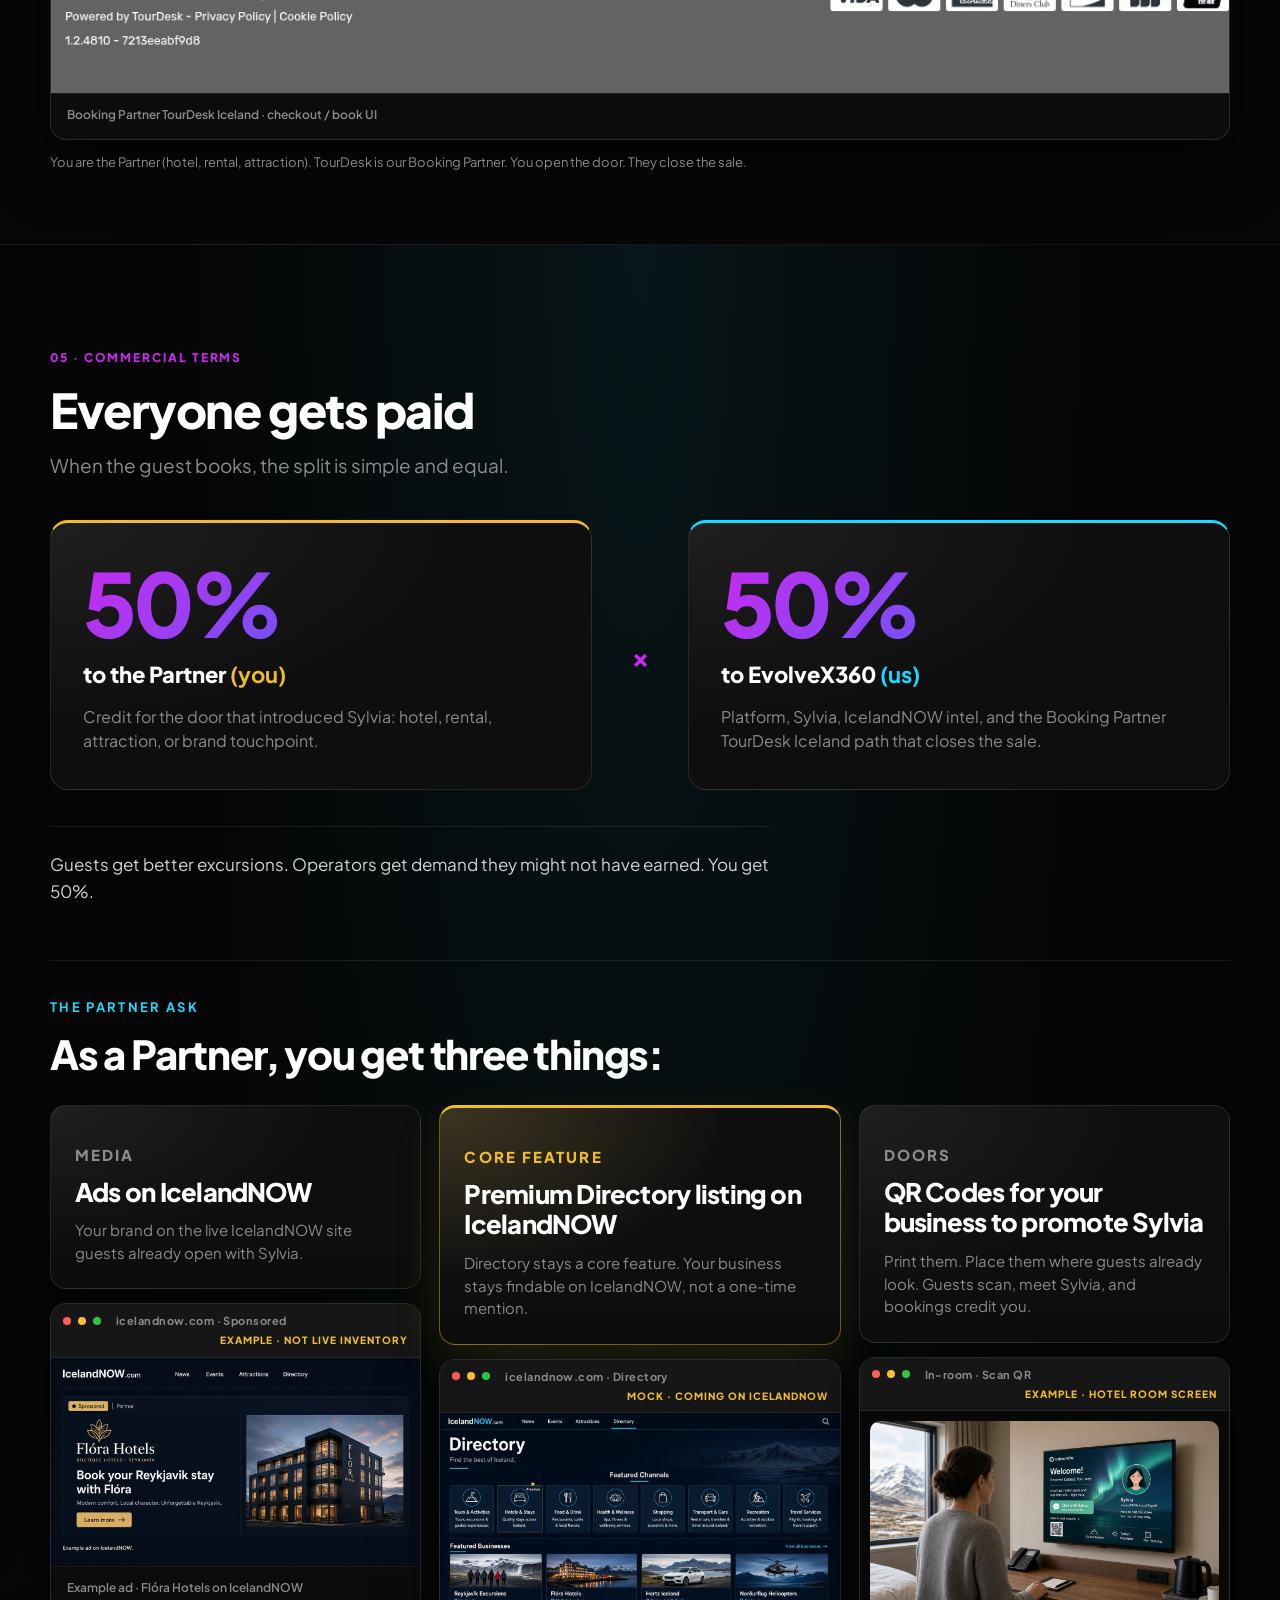
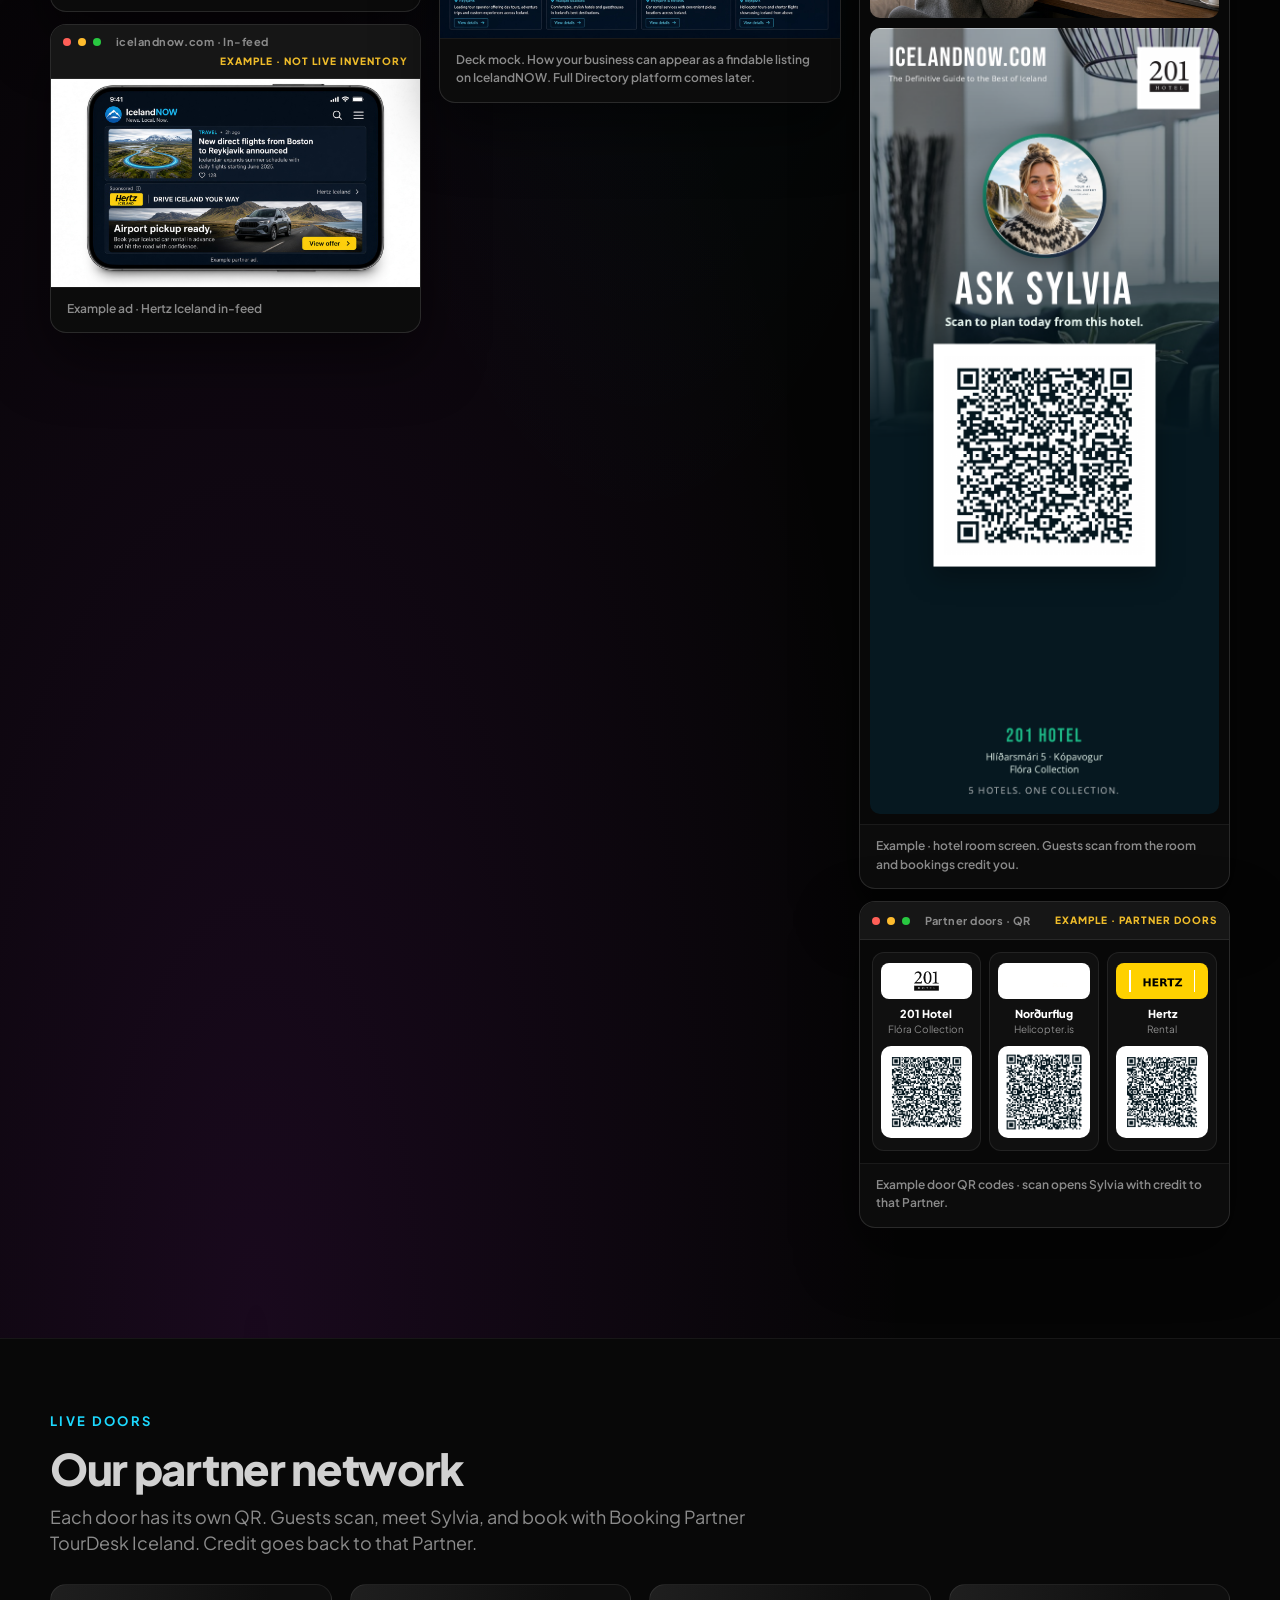
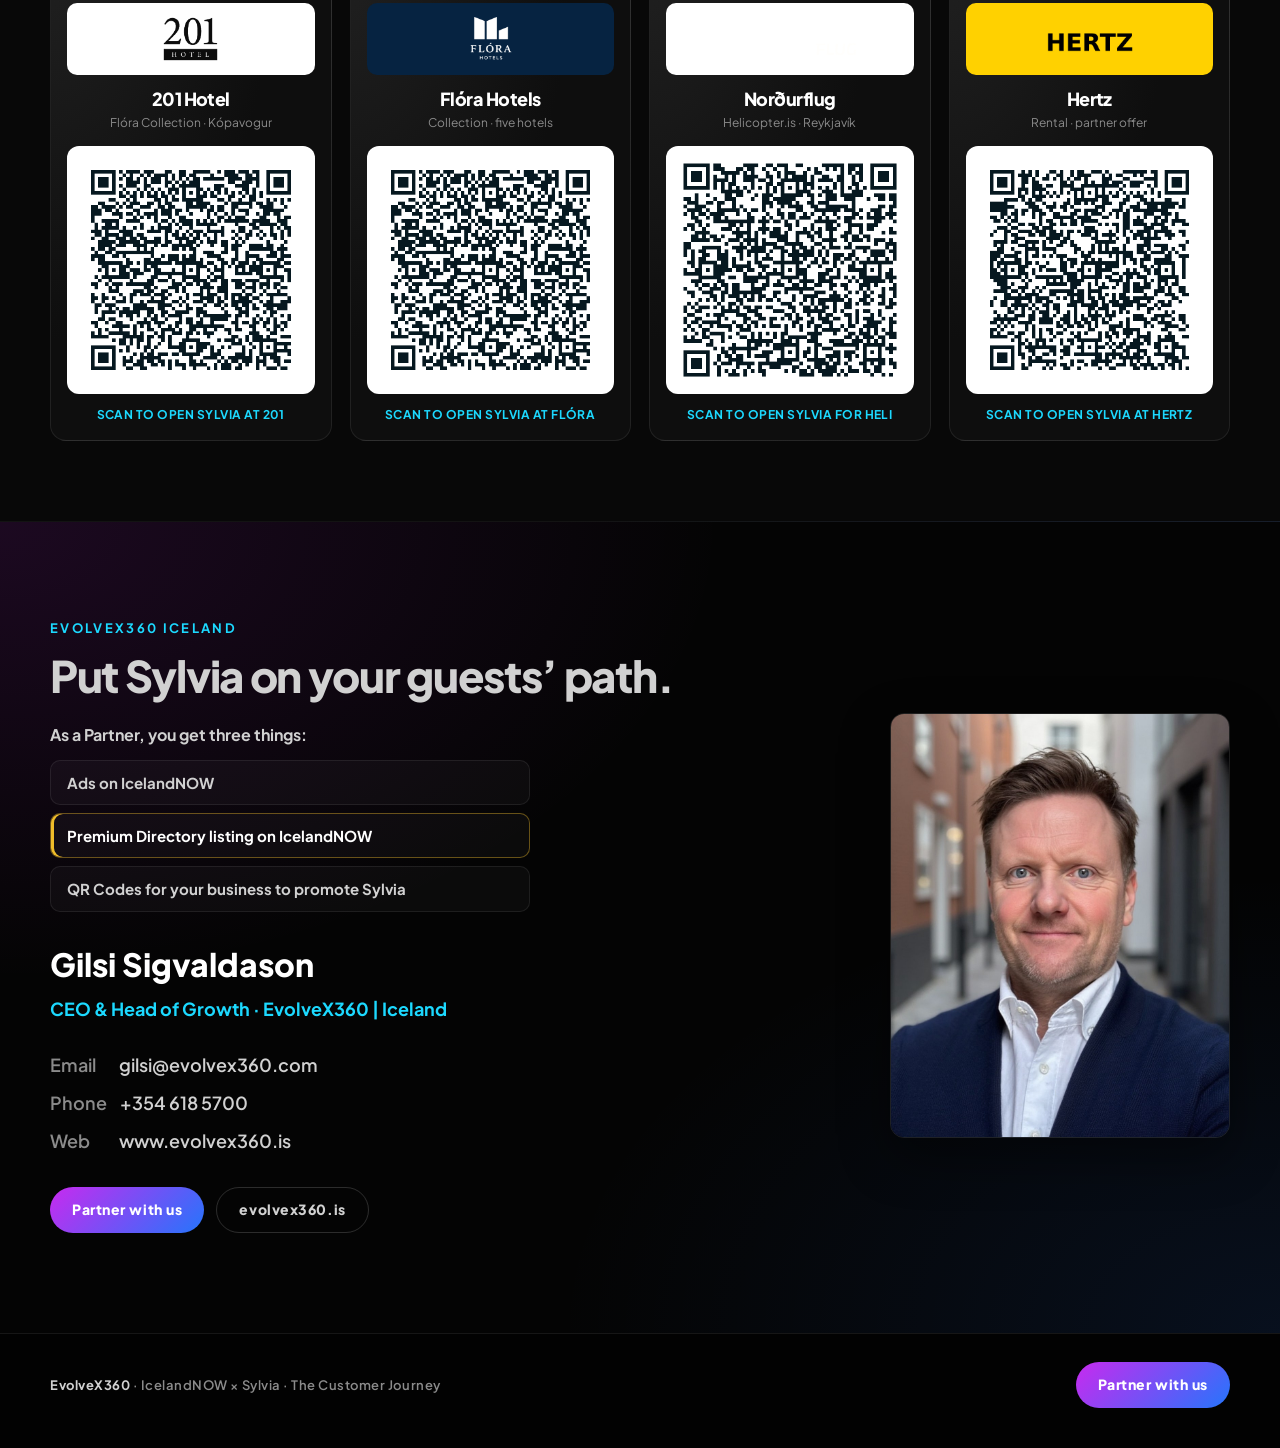
==== commit 07b54bcf: "IcelandNOW: add hotel room screen QR to the partner ask Show the in-room TV welcome QR first in the " ====
--- a/icelandnow/index.html
+++ b/icelandnow/index.html
@@ -380,6 +380,20 @@
                 <p>Print them. Place them where guests already look. Guests scan, meet Sylvia, and bookings credit you.</p>
               </div>
               <div class="ask-example">
+                <figure class="shot-frame ask-qr-room">
+                  <div class="shot-chrome" aria-hidden="true">
+                    <span class="shot-dot"></span>
+                    <span class="shot-dot"></span>
+                    <span class="shot-dot"></span>
+                    <span class="shot-url">In-room · Scan QR</span>
+                    <span class="shot-badge">Example · hotel room screen</span>
+                  </div>
+                  <div class="ask-room-pair">
+                    <img class="ask-room-tv" src="journey/cj-08-room-welcome.png" alt="Hotel room welcome screen with Sylvia and a scan QR on the TV.">
+                    <img class="ask-room-card" src="journey/ask/hotel-room-card-201.png" alt="201 Hotel Flóra ASK SYLVIA room screen with door QR.">
+                  </div>
+                  <figcaption>Example · hotel room screen. Guests scan from the room and bookings credit you.</figcaption>
+                </figure>
                 <figure class="shot-frame ask-qr">
                   <div class="shot-chrome" aria-hidden="true">
                     <span class="shot-dot"></span>
--- a/icelandnow/landing.css
+++ b/icelandnow/landing.css
@@ -934,6 +934,31 @@
   border-color: rgba(239,188,42,.28);
   box-shadow: 0 18px 48px rgba(239,188,42,.08);
 }
+.ask-room-pair {
+  display: grid;
+  gap: 10px;
+  padding: 10px;
+  background: #080808;
+}
+.ask-room-tv,
+.ask-room-card {
+  width: 100%;
+  height: auto;
+  border-radius: 10px;
+}
+.ask-room-card {
+  width: min(100%, 220px);
+  justify-self: center;
+}
+@media (min-width: 640px) and (max-width: 1100px) {
+  .ask-room-pair {
+    grid-template-columns: minmax(0, 1.7fr) minmax(140px, 0.7fr);
+    align-items: start;
+  }
+  .ask-room-card {
+    width: 100%;
+  }
+}
 .ask-qr-trio {
   display: grid;
   grid-template-columns: repeat(3, minmax(0, 1fr));
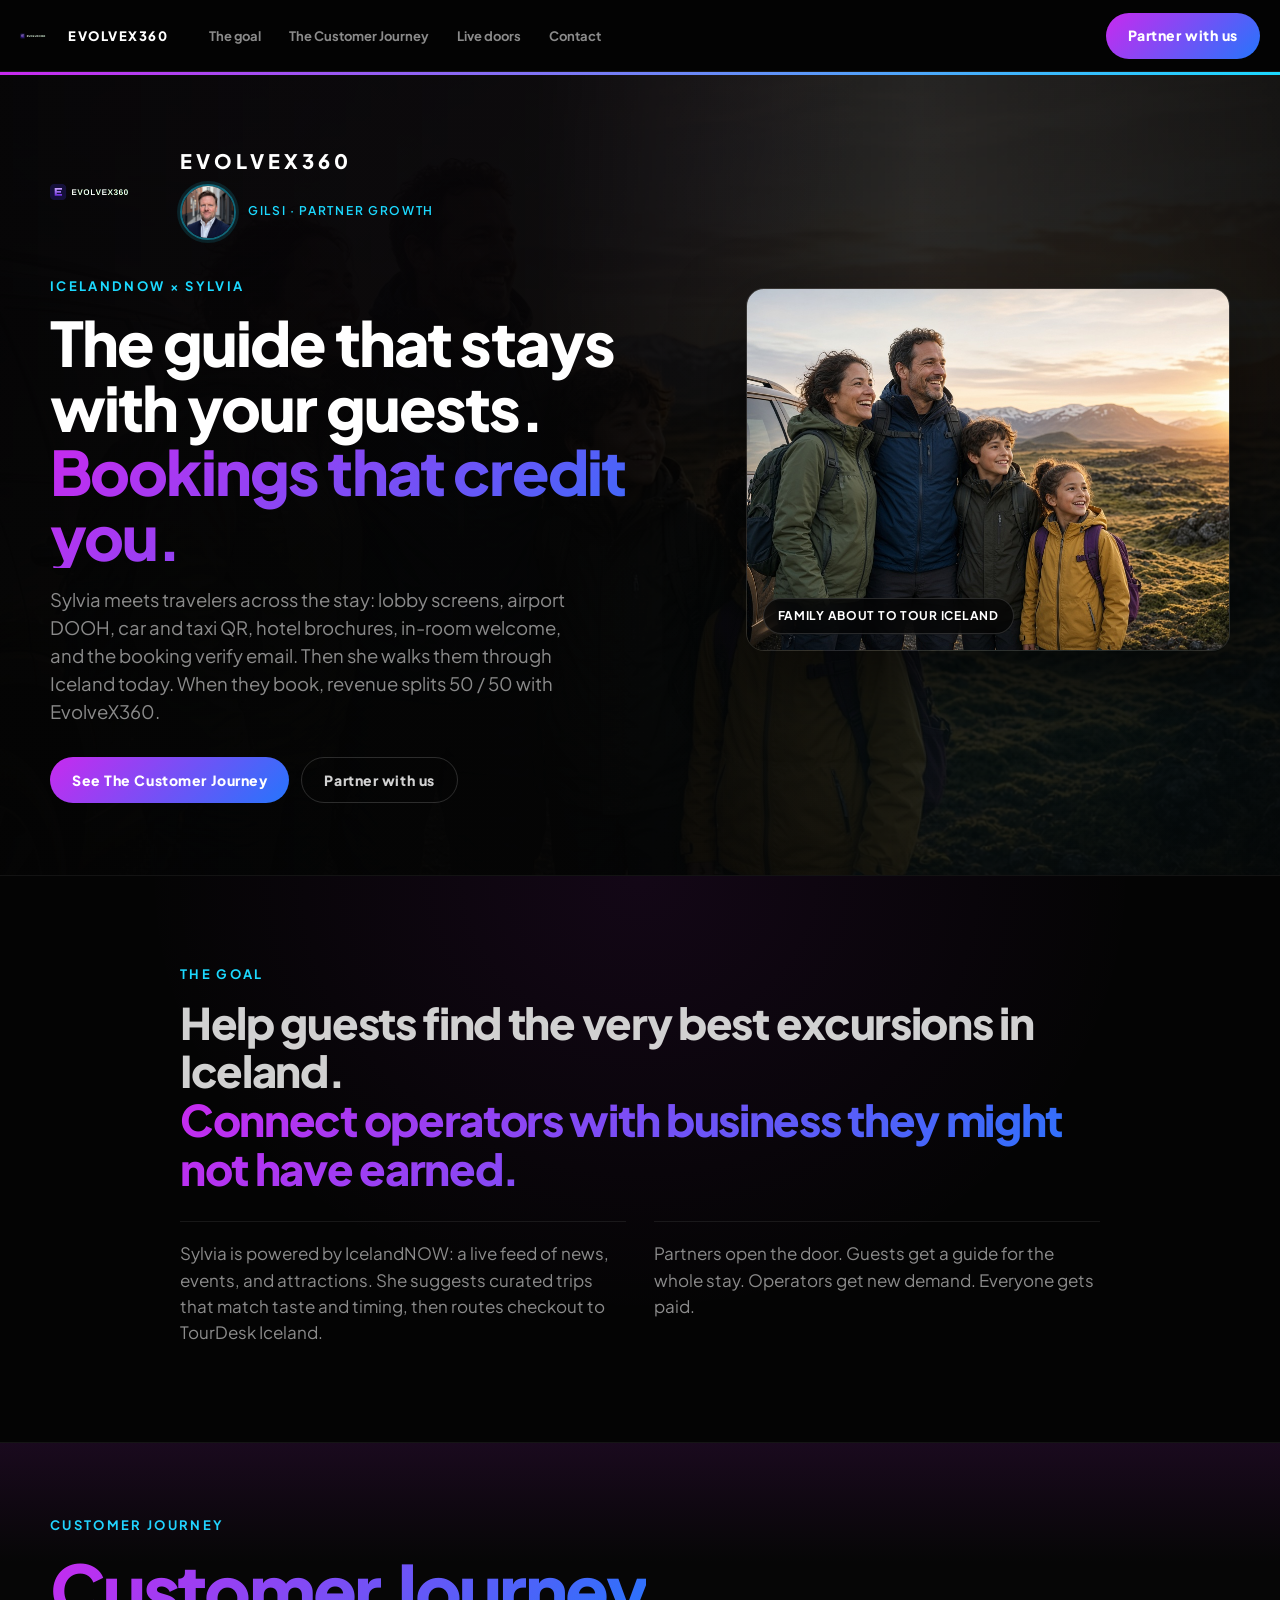
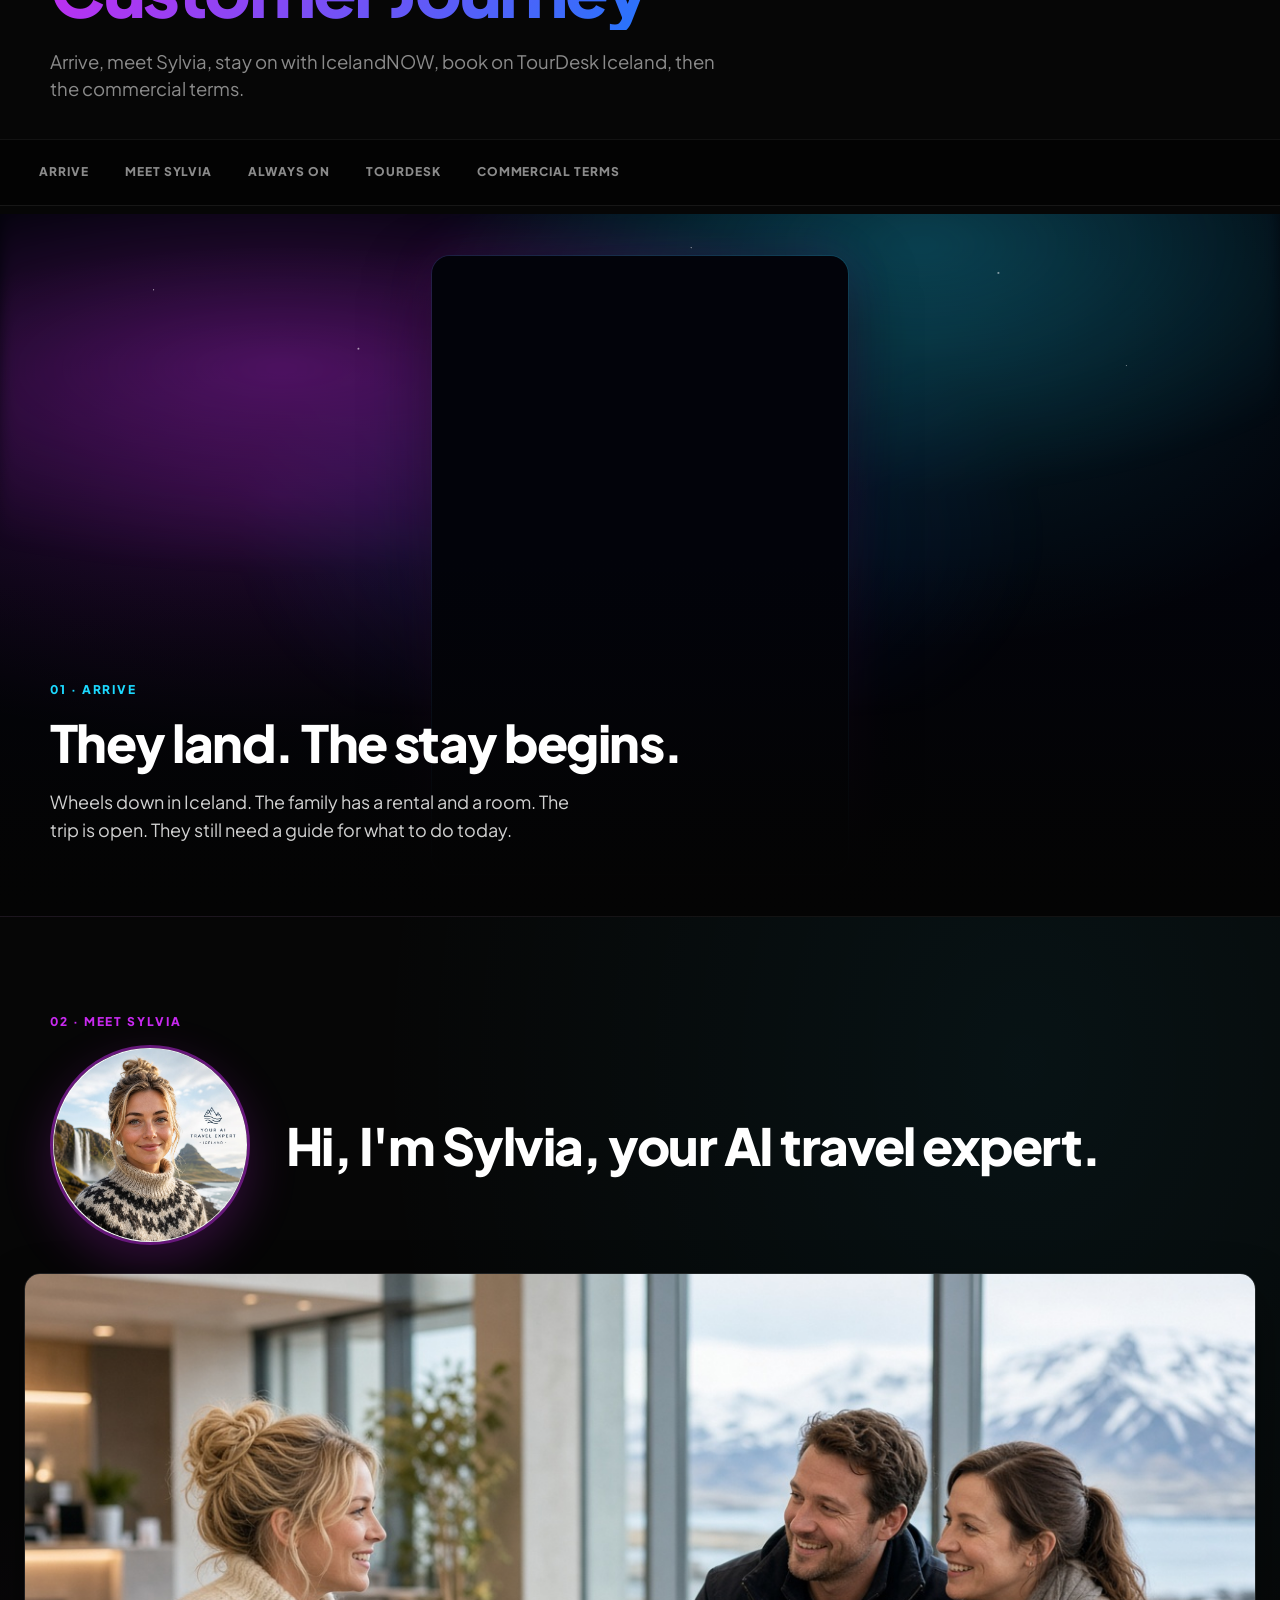
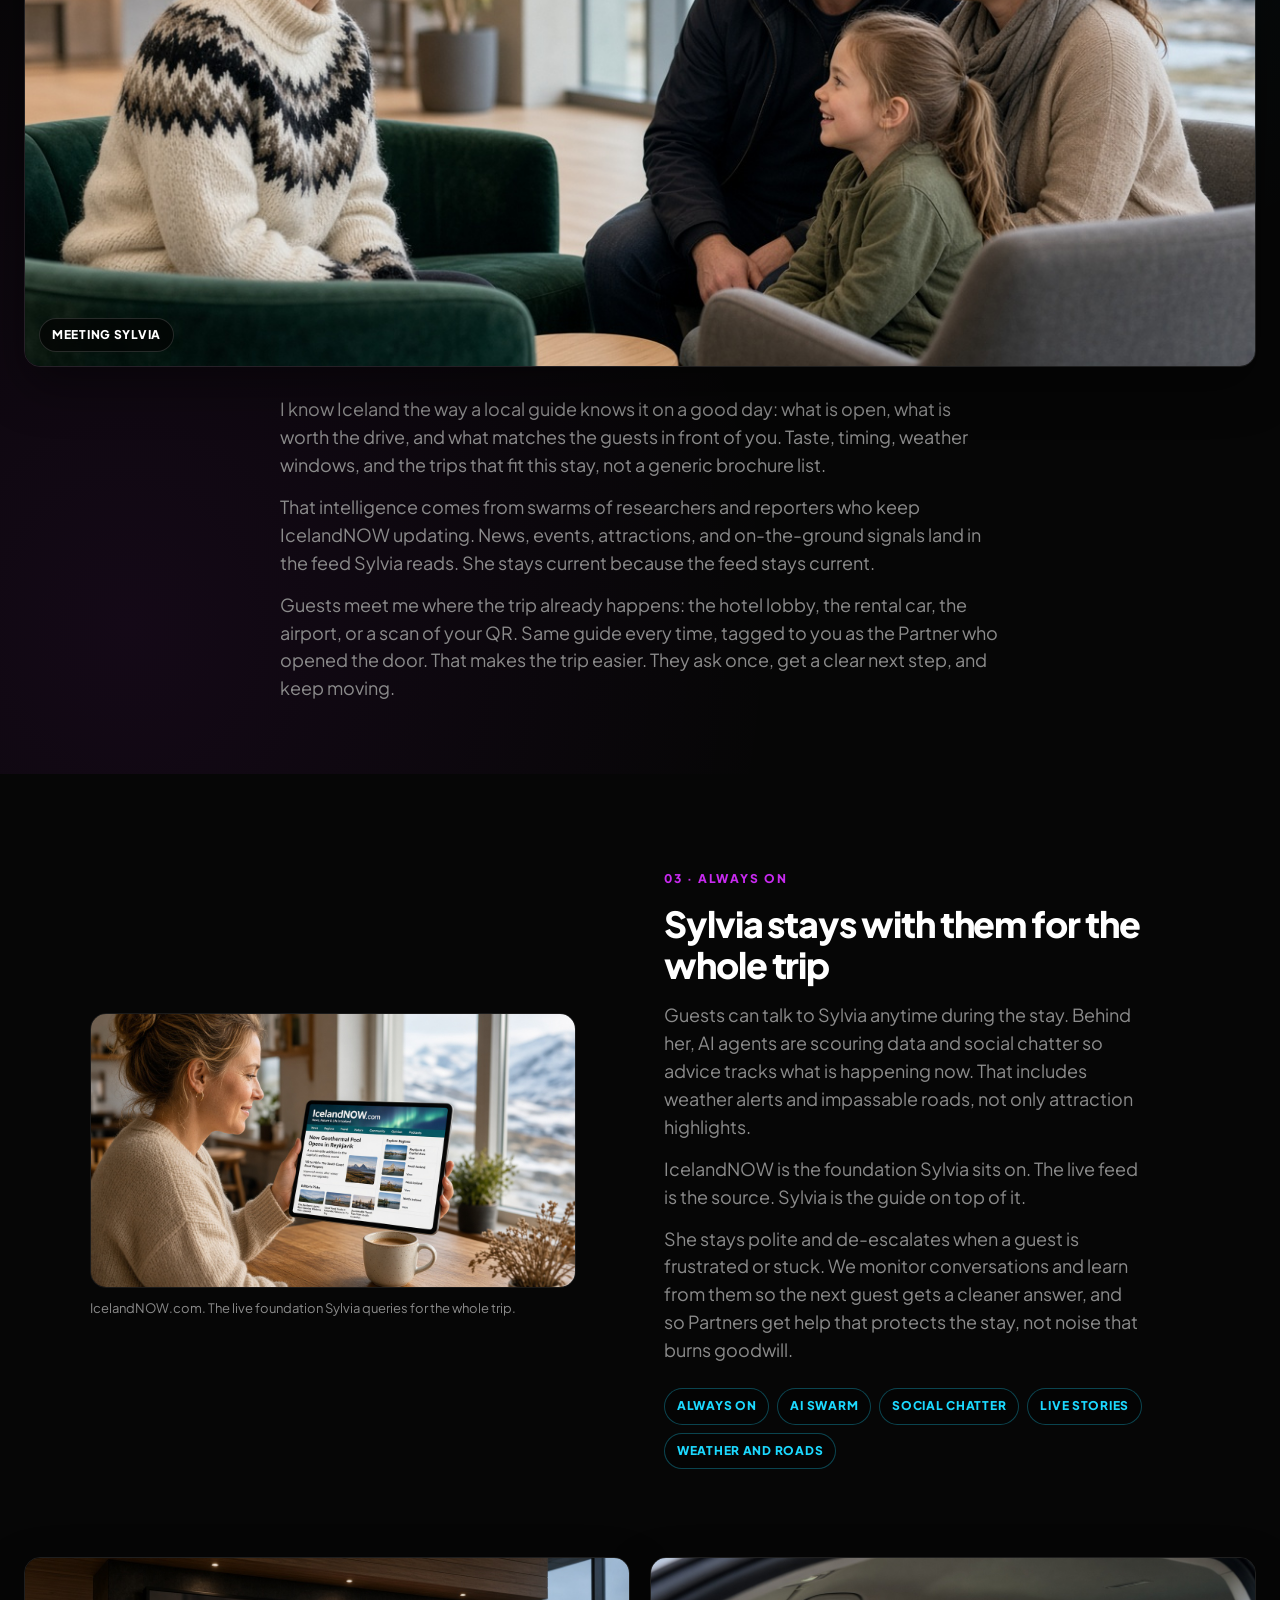
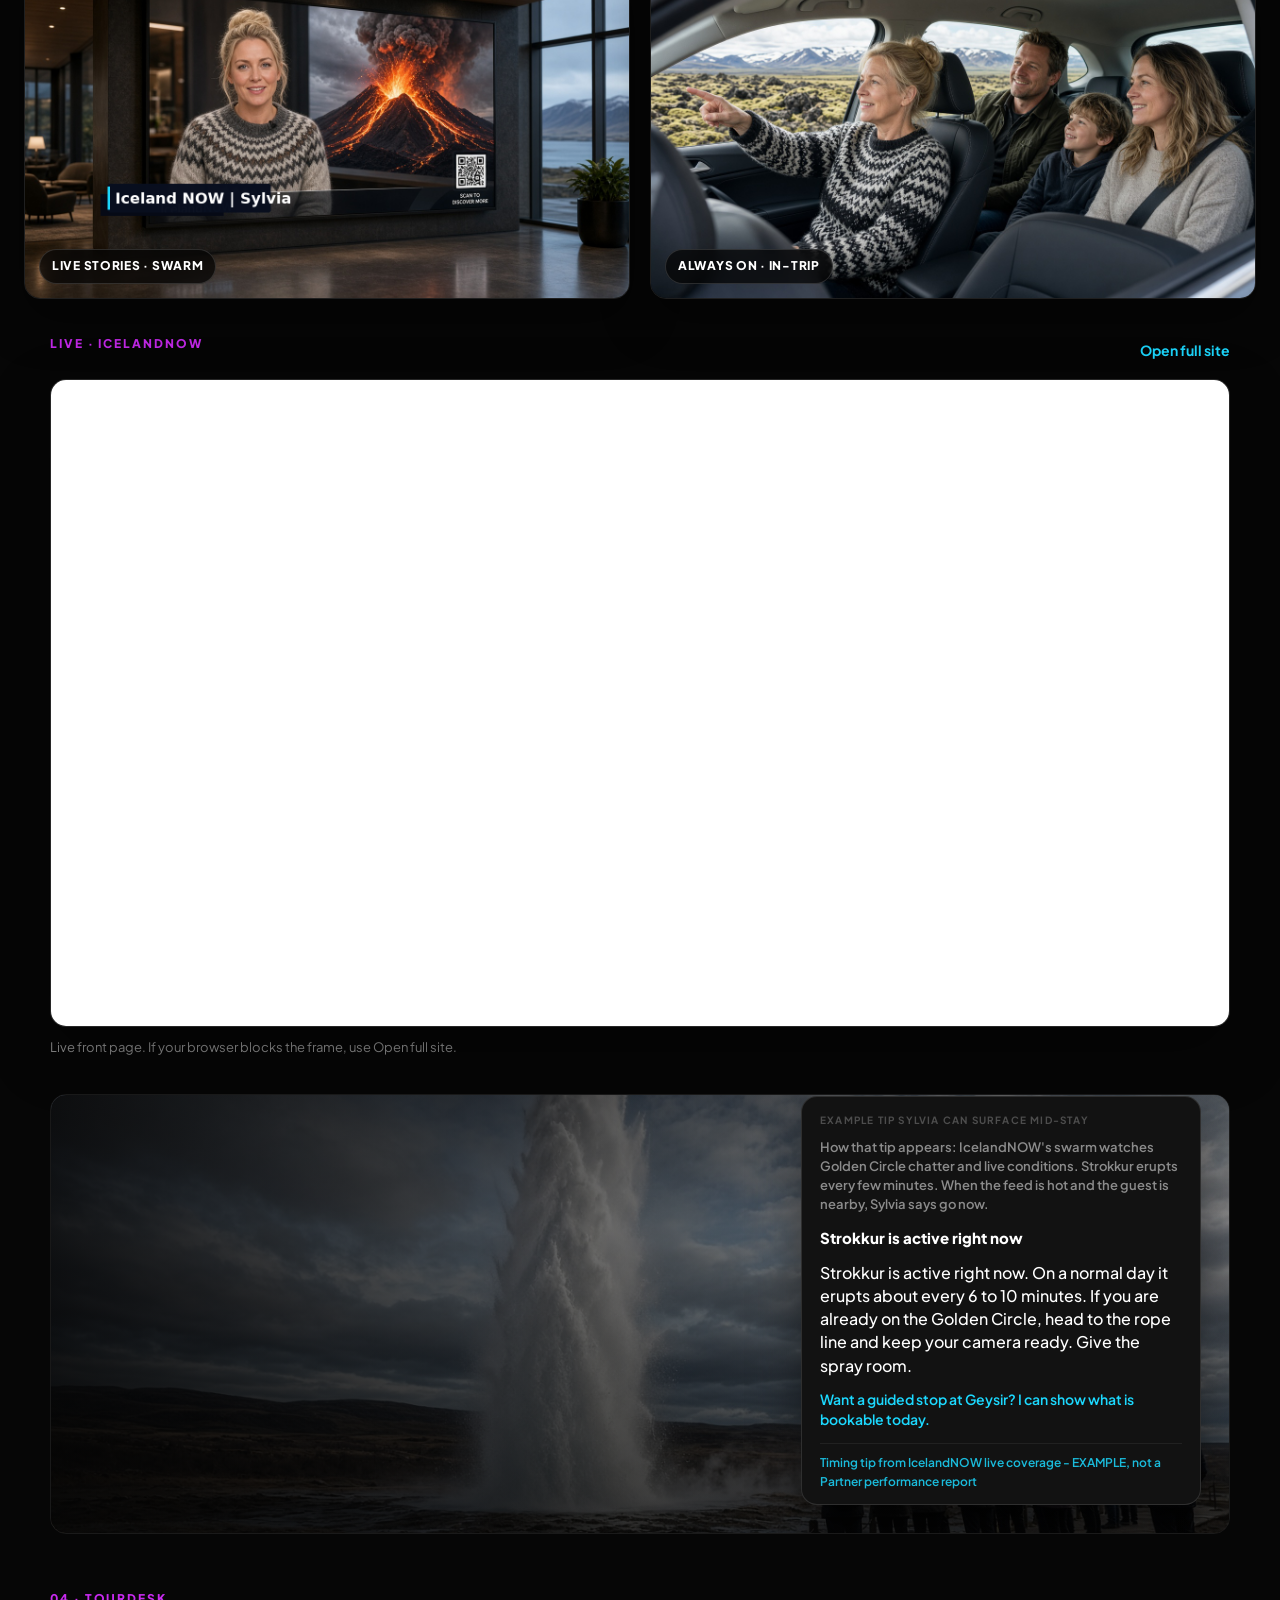
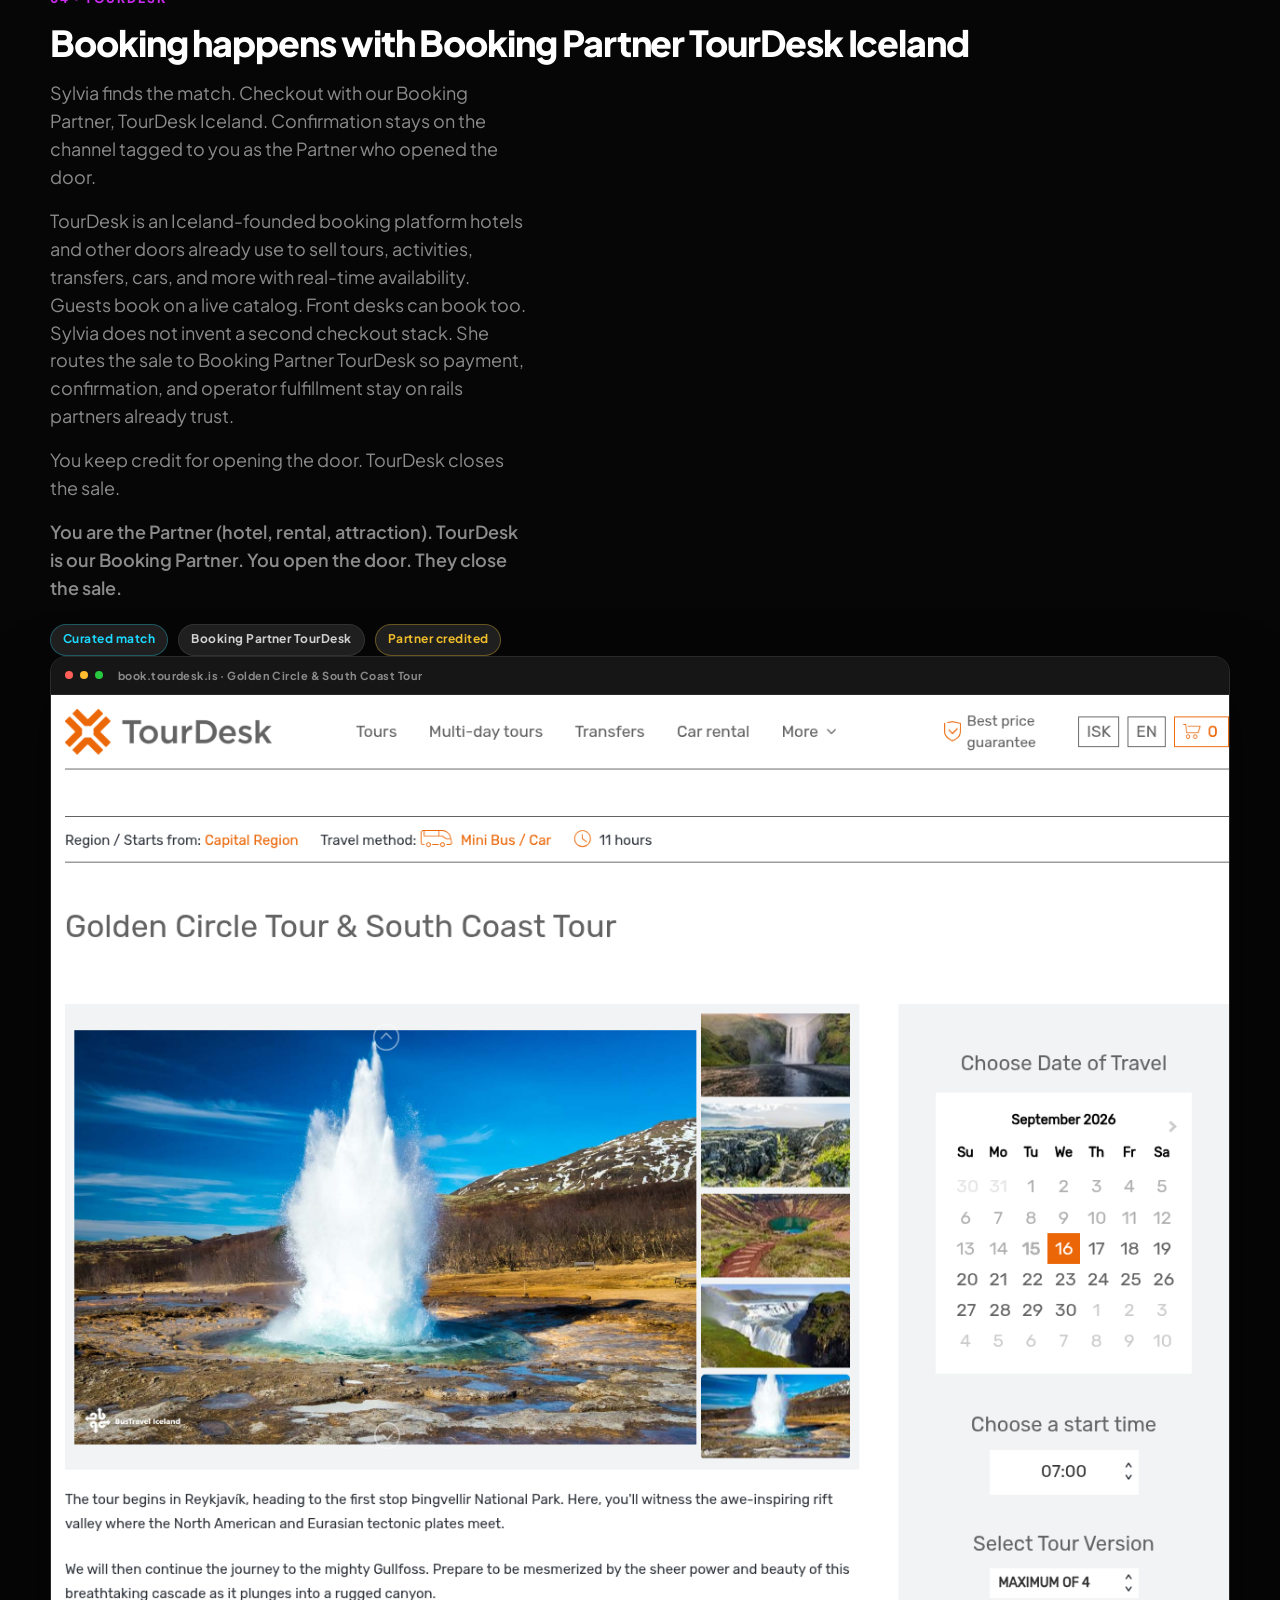
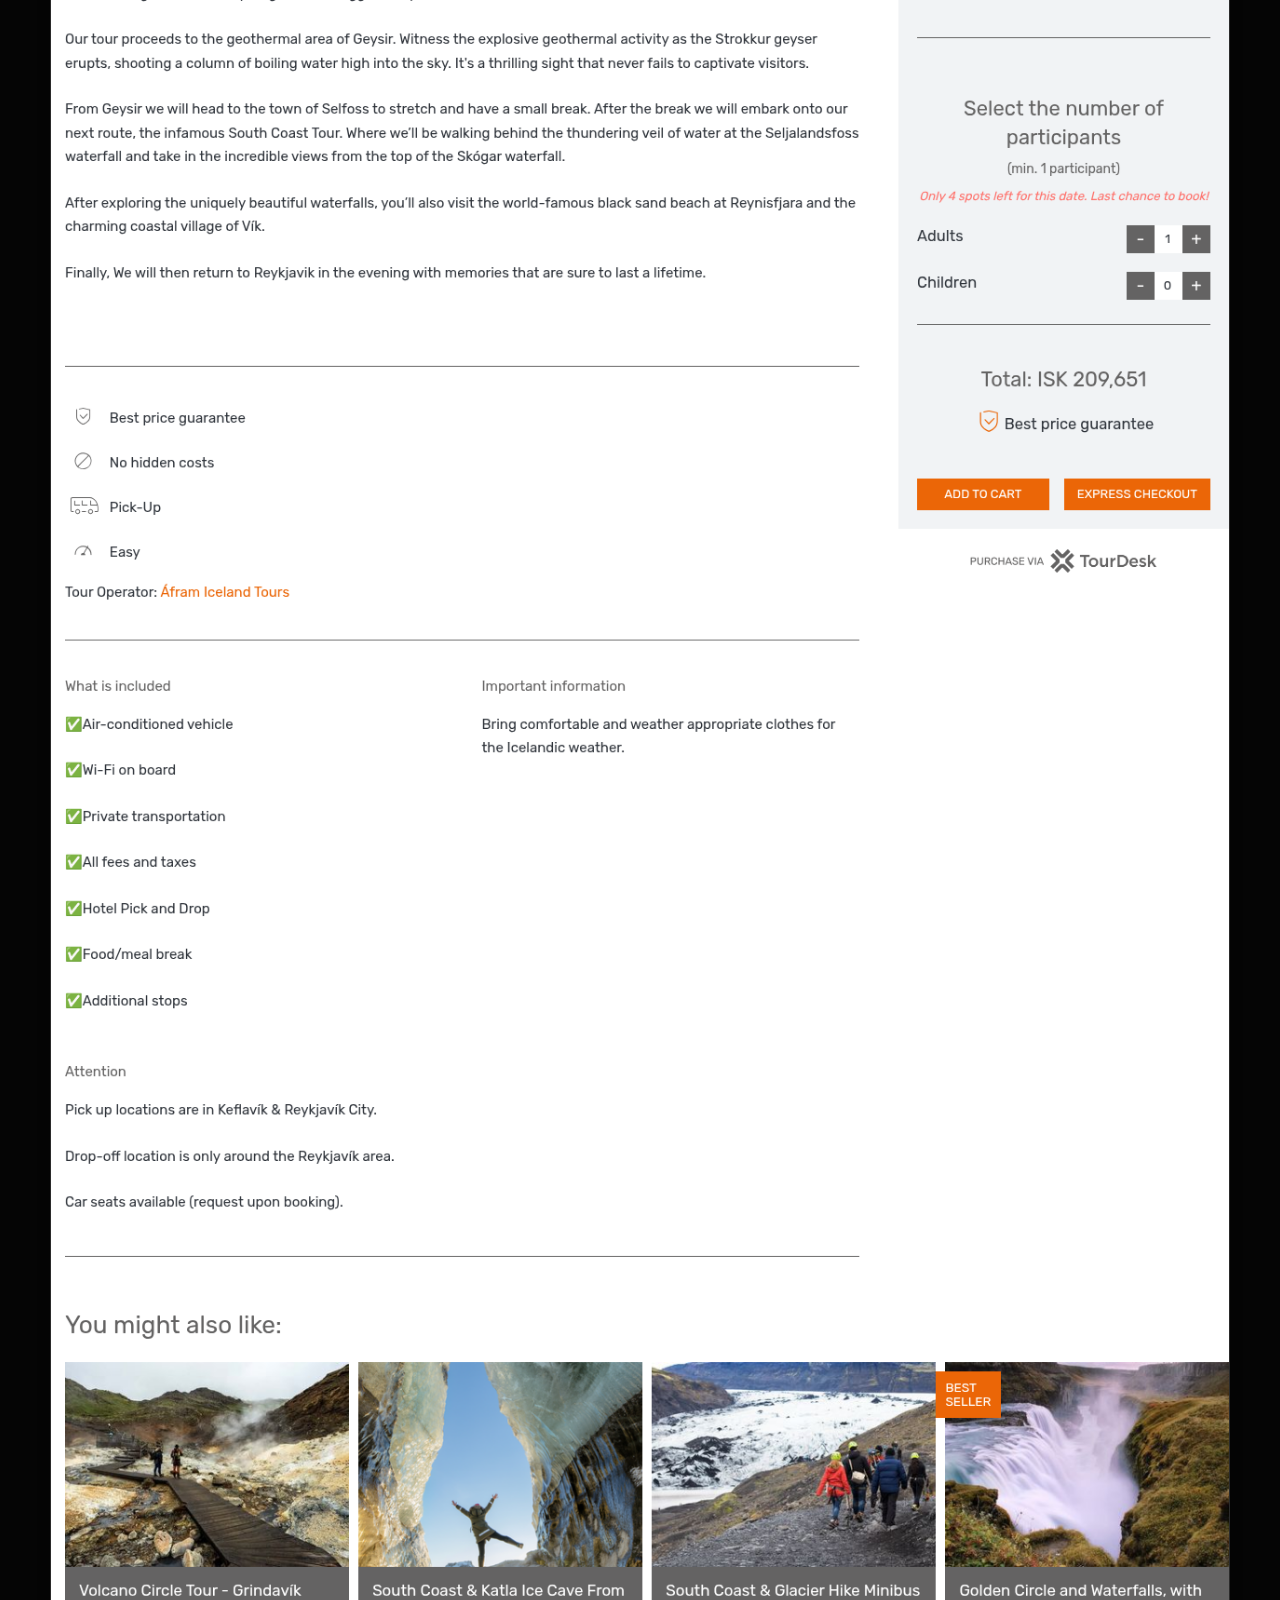
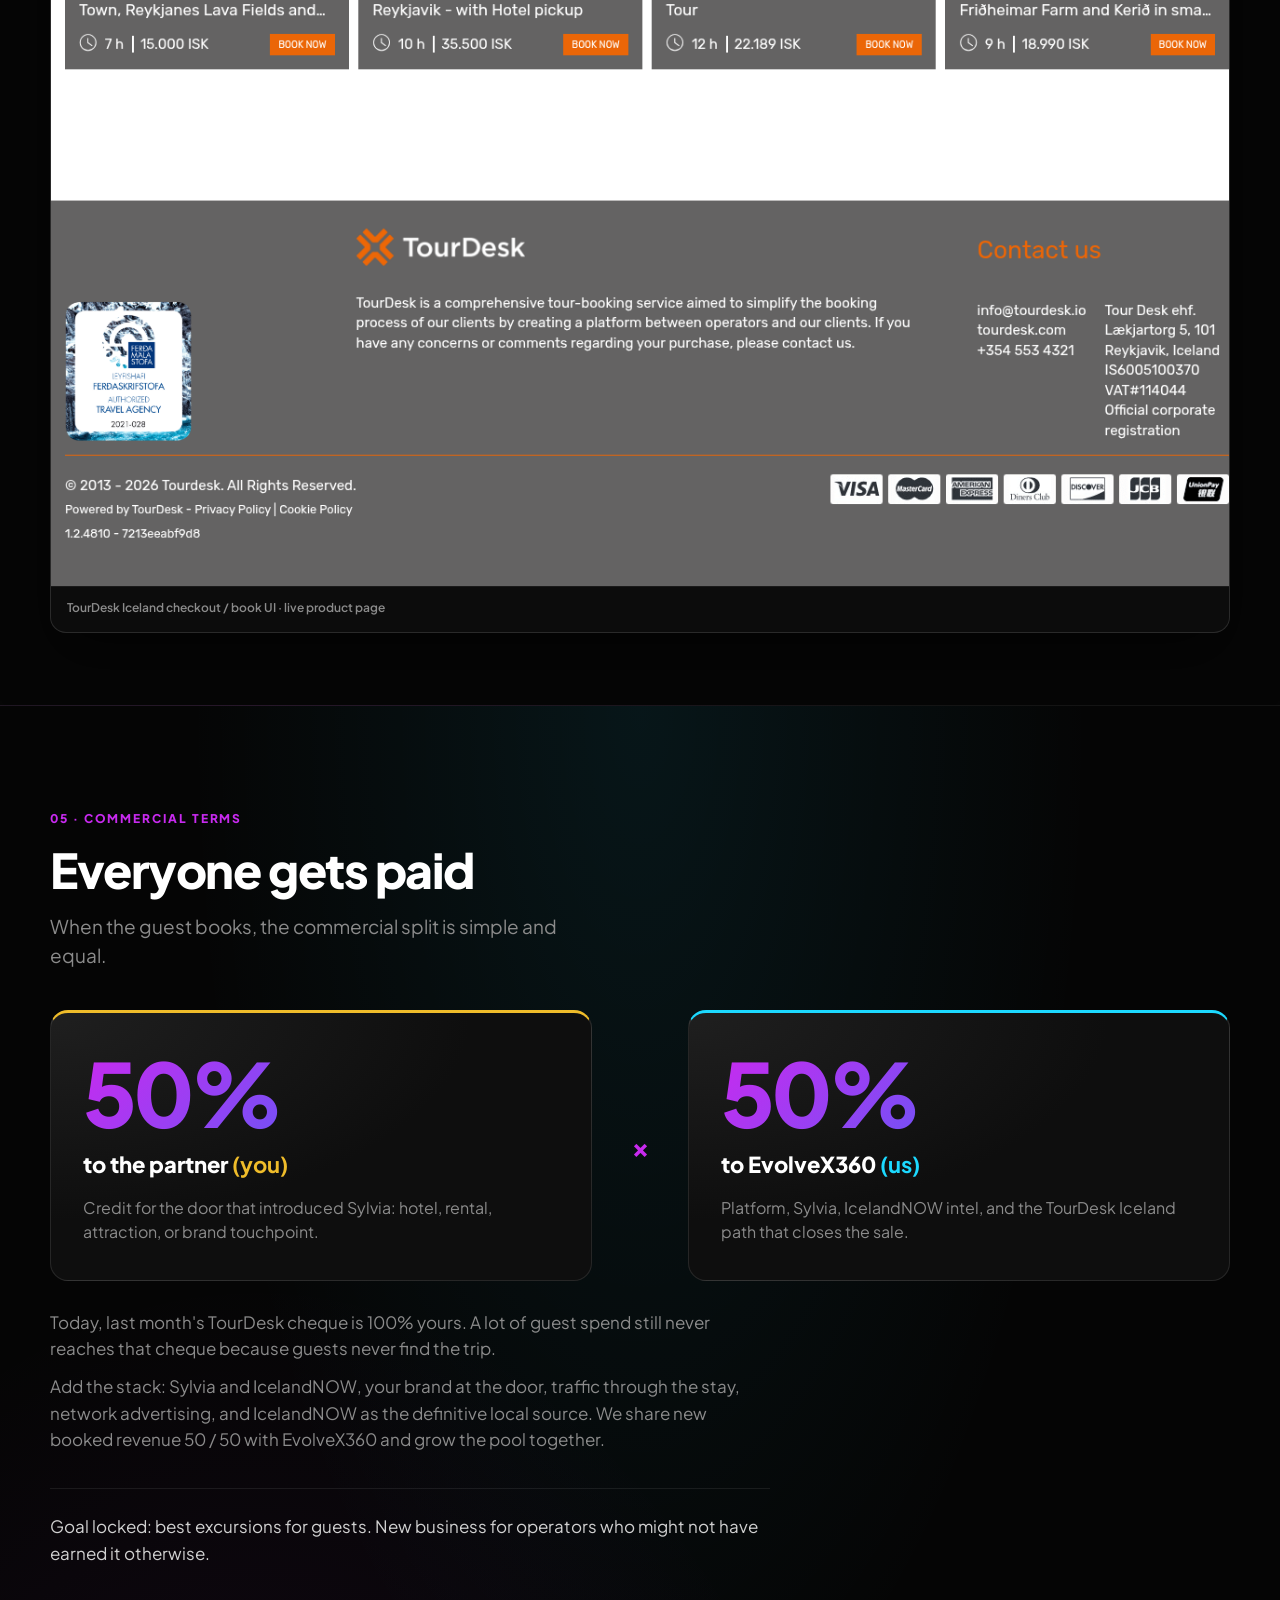
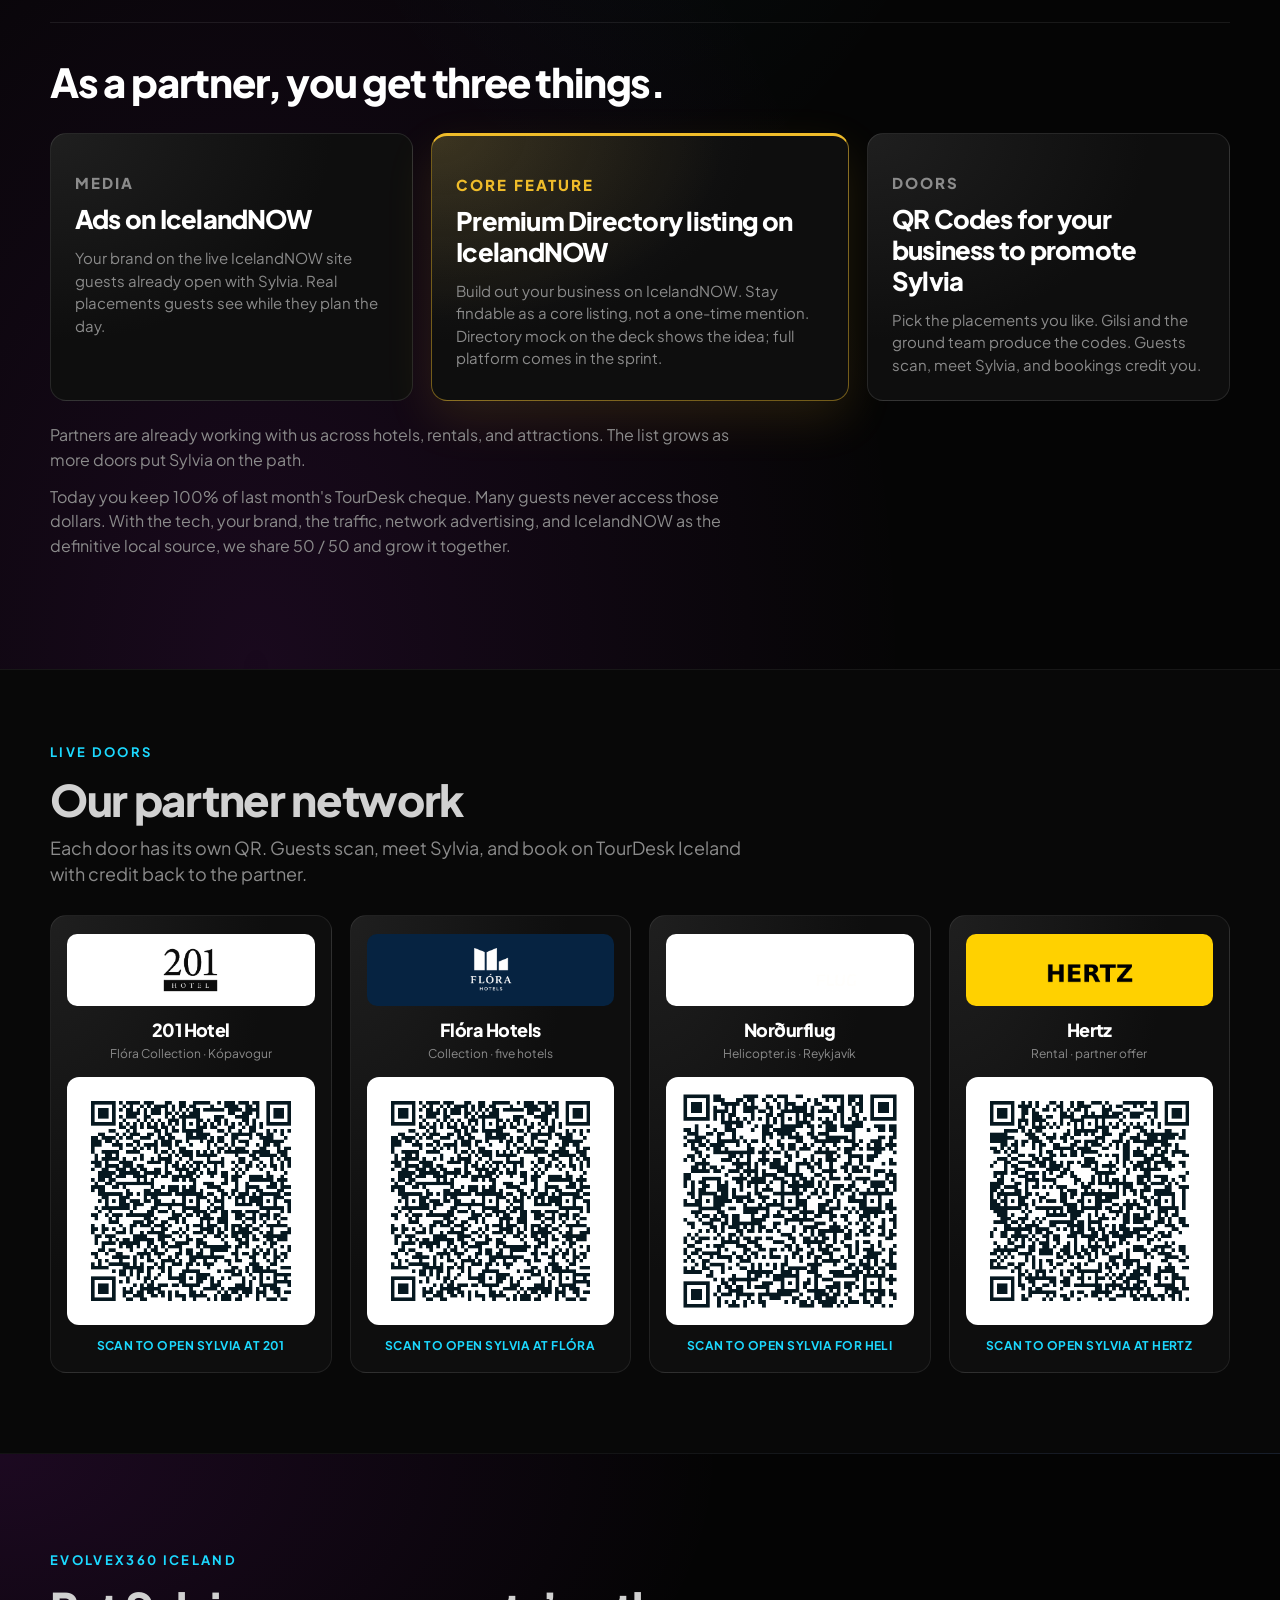
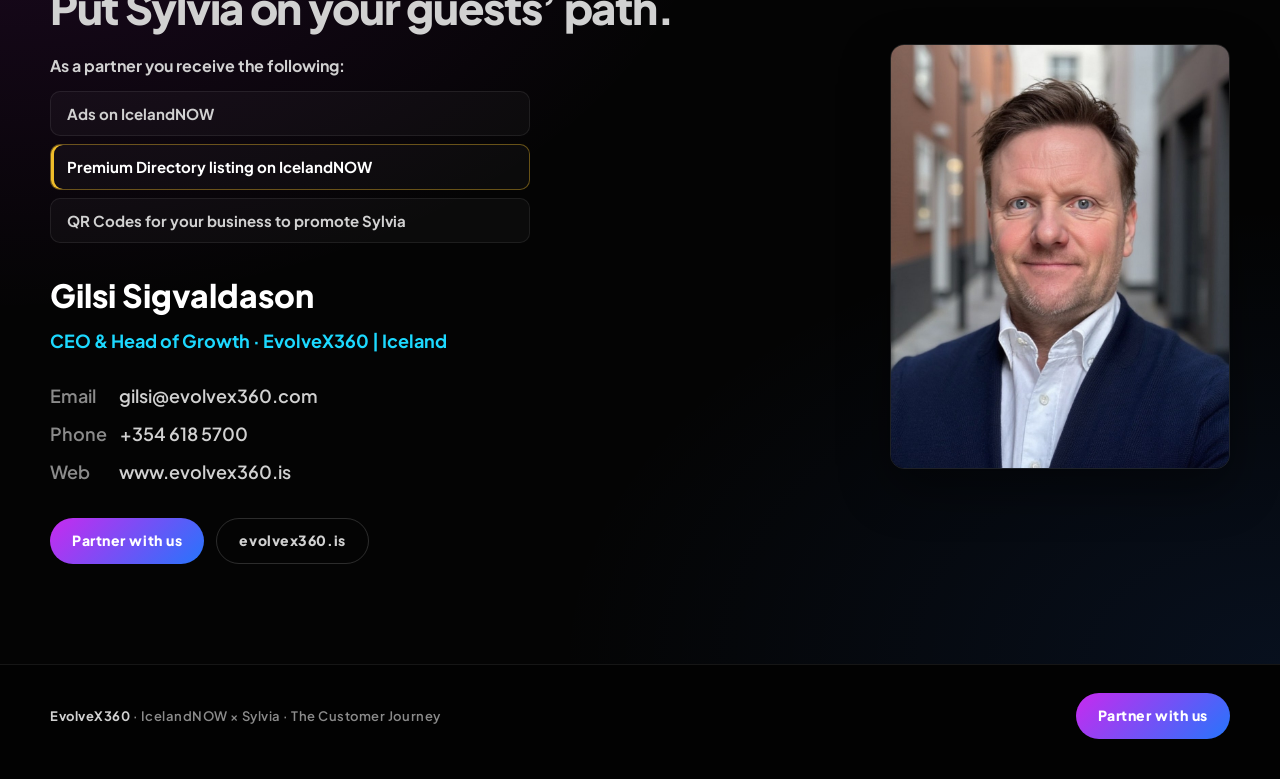
==== commit aa4d4fc5: "IcelandNOW: apply locked 2026-09-16 partner walk edits Sync the partner landing to George's locked w" ====
--- a/icelandnow/index.html
+++ b/icelandnow/index.html
@@ -34,15 +34,18 @@
     <div class="wrap hero-grid">
       <div class="hero-copy">
         <div class="logo-lock">
-          <img src="assets/evx-logo-white.png" alt="EvolveX360">
+          <img class="logo-mark" src="assets/evx-logo-white.png" alt="EvolveX360">
           <div>
             <div class="word">EVOLVEX360</div>
-            <div class="sub">Gilsi · Partner growth</div>
+            <div class="sub-row">
+              <img class="gilsi-face" src="assets/gilsi.jpg" alt="Gilsi Sigvaldason">
+              <div class="sub">Gilsi · Partner growth</div>
+            </div>
           </div>
         </div>
         <p class="kicker">IcelandNOW × Sylvia</p>
         <h1>The guide that stays with your guests.<span>Bookings that credit you.</span></h1>
-        <p class="lede hero-lede">Put Sylvia at your door. She stays with your guests for the whole stay and points them to perfect Icelandic excursions. Checkout with our Booking Partner, TourDesk Iceland. Revenue splits 50 / 50 with EvolveX360. You get credit for opening the door.</p>
+        <p class="lede hero-lede">Sylvia meets travelers across the stay: lobby screens, airport DOOH, car and taxi QR, hotel brochures, in-room welcome, and the booking verify email. Then she walks them through Iceland today. When they book, revenue splits 50 / 50 with EvolveX360.</p>
         <div class="actions">
           <a class="btn" href="#customer-journey">See The Customer Journey</a>
           <a class="btn ghost" href="#close">Partner with us</a>
@@ -61,8 +64,8 @@
       <p class="kicker">The goal</p>
       <h2>Help guests find the very best excursions in Iceland.<em> Connect operators with business they might not have earned.</em></h2>
       <div class="bridge-split">
-        <p>Sylvia runs on IcelandNOW: a live feed of news, events, and attractions. She matches taste and timing, then sends guests to book.</p>
-        <p>You open the door. Sylvia guides the stay. Booking Partner TourDesk Iceland closes the sale. Everyone gets paid.</p>
+        <p>Sylvia is powered by IcelandNOW: a live feed of news, events, and attractions. She suggests curated trips that match taste and timing, then routes checkout to TourDesk Iceland.</p>
+        <p>Partners open the door. Guests get a guide for the whole stay. Operators get new demand. Everyone gets paid.</p>
       </div>
     </div>
   </section>
@@ -71,9 +74,9 @@
   <section class="journey" id="customer-journey">
     <div class="journey-head">
       <div class="wrap">
-        <p class="kicker">Five beats</p>
-        <h2 class="journey-title">The Customer Journey</h2>
-        <p class="lede">Arrive. Meet Sylvia. Stay on with IcelandNOW. Book with Booking Partner TourDesk Iceland. Split 50 / 50.</p>
+        <p class="kicker">Customer Journey</p>
+        <h2 class="journey-title">Customer Journey</h2>
+        <p class="lede">Arrive, meet Sylvia, stay on with IcelandNOW, book on TourDesk Iceland, then the commercial terms.</p>
       </div>
       <nav class="journey-rail" aria-label="The Customer Journey steps">
         <div class="wrap rail-inner">
@@ -89,41 +92,30 @@
     <!-- 01 · Arrive -->
     <article class="beat beat-arrive" id="cj-arrive">
       <div class="beat-media full arrive-media">
-        <div class="arrive-stage" aria-hidden="true">
+        <!-- ARRIVE_GIF -->
+        <!-- MP4 wired: journey/arrive-plane-landing.mp4 (portrait 464×688). Replaces CSS .arrive-stage craft animation. -->
+        <div class="arrive-video-stage" aria-hidden="true">
           <div class="arrive-aurora"></div>
           <div class="arrive-stars"></div>
-          <div class="arrive-horizon"></div>
-          <div class="arrive-ground">
-            <div class="arrive-runway">
-              <span class="rw-center"></span>
-              <span class="rw-edge left"></span>
-              <span class="rw-edge right"></span>
-            </div>
-          </div>
-          <div class="arrive-craft">
-            <span class="arrive-beam"></span>
-            <svg class="plane-svg" viewBox="0 0 220 64" role="img">
-              <title>Aircraft on final approach</title>
-              <path d="M78 34 L18 58 L36 34 L18 12 Z" fill="#d8d8d8"/>
-              <path d="M176 24 L214 6 L204 30 L214 40 L176 34 Z" fill="#c8c8c8"/>
-              <path d="M14 30 C24 20 48 18 88 20 L178 22 C192 22 200 26 198 31 C196 36 186 38 176 38 L88 40 C48 42 22 38 10 32 C8 30 10 28 14 30 Z" fill="#f3f3f3"/>
-              <ellipse cx="20" cy="31" rx="10" ry="3.2" fill="#1cd9ff" opacity=".45"/>
-              <g fill="#1cd9ff">
-                <circle cx="58" cy="29" r="2.1"/>
-                <circle cx="74" cy="28.6" r="2.1"/>
-                <circle cx="90" cy="28.4" r="2.1"/>
-                <circle cx="106" cy="28.4" r="2.1"/>
-                <circle cx="122" cy="28.6" r="2.1"/>
-                <circle cx="138" cy="29" r="2.1"/>
-              </g>
-            </svg>
-          </div>
-        </div>
+          <div class="arrive-video-frame">
+            <video
+              class="arrive-video"
+              src="journey/arrive-plane-landing.mp4"
+              autoplay
+              muted
+              loop
+              playsinline
+              preload="auto"
+            ></video>
+          </div>
+        </div>
+        <!-- Old CSS plane craft stage kept hidden for reference; do not show under/over video -->
+        <div class="arrive-stage" hidden aria-hidden="true"></div>
         <div class="beat-overlay">
           <div class="wrap">
             <span class="beat-label on-dark">01 · Arrive</span>
             <h3>They land. The stay begins.</h3>
-            <p>Wheels down in Iceland. The family has a rental and a room. The trip is open. What they still need is a guide for today, not another brochure stack.</p>
+            <p>Wheels down in Iceland. The family has a rental and a room. The trip is open. They still need a guide for what to do today.</p>
           </div>
         </div>
       </div>
@@ -136,13 +128,8 @@
         <div class="meet-hi-grid">
           <img class="meet-avatar" src="img/sylvia.jpg" alt="Sylvia, IcelandNOW AI travel expert. Blonde, lopapeysa, Kirkjufell behind her.">
           <div class="meet-hi-copy">
-            <h3>Hi! I’m Sylvia</h3>
-            <p class="meet-id">Your AI travel expert · Iceland</p>
-            <p>She greets the family at the start of the stay. Same guide on every door, tagged to you as the Partner who hosted them. Below is how she shows up on each channel.</p>
-            <div class="quote-chip">
-              <img src="img/sylvia.jpg" alt="">
-              <p>“Ask me what is happening in Iceland today. I will find the match.”</p>
-            </div>
+            <!-- MEET_SYLVIA_COPY -->
+            <h3>Hi, I'm Sylvia, your AI travel expert.</h3>
           </div>
         </div>
       </div>
@@ -152,50 +139,11 @@
           <figcaption>Meeting Sylvia</figcaption>
         </figure>
       </div>
-      <div class="wrap meet-pair">
-        <figure class="meet-shot">
-          <img src="journey/sylvia-suv-family.png" alt="Sylvia in a rental SUV with the family, pointing the way across the Icelandic landscape">
-          <figcaption>Car / in-trip</figcaption>
-        </figure>
-        <figure class="meet-shot">
-          <img src="journey/sylvia-news-onscreen-lt.png" alt="Lobby screen with Sylvia as newscaster. Iceland NOW | Sylvia lower third is on the screen, with a QR code">
-          <figcaption>Lobby / DOOH screen</figcaption>
-        </figure>
-      </div>
-      <div class="wrap discover-intro">
-        <p class="discover-lede">Every place guests meet Sylvia: lobby screens, airport digital out-of-home (DOOH), car and taxi QR, hotel brochures, in-room welcome, the booking verify email, and the tablet or phone in their pocket.</p>
-      </div>
-      <div class="wrap discover-mosaic">
-        <figure class="discover-feature">
-          <img src="journey/sylvia-news-onscreen-lt.png" alt="Sylvia on an IcelandNOW lobby screen with live volcano news. On-screen lower third: Iceland NOW | Sylvia">
-          <figcaption>IcelandNOW screen</figcaption>
-        </figure>
-        <div class="discover-grid">
-          <figure class="discover-tile">
-            <img src="journey/cj-lobby-screen.png" alt="Lobby screen introducing Sylvia">
-            <figcaption>Lobby screen</figcaption>
-          </figure>
-          <figure class="discover-tile">
-            <img src="journey/cj-07-airport-dooh.png" alt="DOOH billboard at the airport featuring Sylvia">
-            <figcaption>Airport DOOH</figcaption>
-          </figure>
-          <figure class="discover-tile">
-            <img src="journey/cj-brochure.png" alt="Hotel brochure with Sylvia">
-            <figcaption>Hotel brochure</figcaption>
-          </figure>
-          <figure class="discover-tile">
-            <img src="journey/cj-08-room-welcome.png" alt="In-room welcome screen with CTA to Sylvia from IcelandNOW">
-            <figcaption>In-room welcome</figcaption>
-          </figure>
-          <figure class="discover-tile">
-            <img src="journey/cj-02-verify-email.png" alt="Booking verify email with Chat with Sylvia">
-            <figcaption>Booking verify email</figcaption>
-          </figure>
-          <figure class="discover-tile">
-            <img src="journey/cj-06-icelandnow-tablet.png" alt="Guest opening IcelandNOW on a tablet">
-            <figcaption>Tablet / phone</figcaption>
-          </figure>
-        </div>
+      <div class="wrap meet-sylvia-body">
+        <!-- MEET_SYLVIA_COPY -->
+        <p>I know Iceland the way a local guide knows it on a good day: what is open, what is worth the drive, and what matches the guests in front of you. Taste, timing, weather windows, and the trips that fit this stay, not a generic brochure list.</p>
+        <p>That intelligence comes from swarms of researchers and reporters who keep IcelandNOW updating. News, events, attractions, and on-the-ground signals land in the feed Sylvia reads. She stays current because the feed stays current.</p>
+        <p>Guests meet me where the trip already happens: the hotel lobby, the rental car, the airport, or a scan of your QR. Same guide every time, tagged to you as the Partner who opened the door. That makes the trip easier. They ask once, get a clear next step, and keep moving.</p>
       </div>
     </article>
 
@@ -205,17 +153,20 @@
         <div class="beat-copy">
           <span class="beat-label">03 · Always on</span>
           <h3>Sylvia stays with them for the whole trip</h3>
-          <p>Guests can talk to Sylvia anytime. Behind her, IcelandNOW’s swarm of AI agents is scouring the island and monitoring social chatter to help design perfect Icelandic excursions. The same swarm of reporters and researchers publishes stories every minute of every day. Sylvia queries that live feed so advice stays current mid-stay, not stuck in a static brochure.</p>
+          <p>Guests can talk to Sylvia anytime during the stay. Behind her, AI agents are scouring data and social chatter so advice tracks what is happening now. That includes weather alerts and impassable roads, not only attraction highlights.</p>
+          <p>IcelandNOW is the foundation Sylvia sits on. The live feed is the source. Sylvia is the guide on top of it.</p>
+          <p>She stays polite and de-escalates when a guest is frustrated or stuck. We monitor conversations and learn from them so the next guest gets a cleaner answer, and so Partners get help that protects the stay, not noise that burns goodwill.</p>
           <div class="live-tags">
             <span>Always on</span>
             <span>AI swarm</span>
             <span>Social chatter</span>
             <span>Live stories</span>
+            <span>Weather and roads</span>
           </div>
         </div>
         <figure class="beat-art tablet-art">
           <img src="journey/cj-06-icelandnow-tablet.png" alt="Guest scrolling IcelandNOW.com on a tablet">
-          <figcaption>IcelandNOW.com. The live feed the swarm publishes and Sylvia queries.</figcaption>
+          <figcaption>IcelandNOW.com. The live foundation Sylvia queries for the whole trip.</figcaption>
         </figure>
       </div>
       <div class="wrap meet-pair always-pair">
@@ -248,10 +199,12 @@
           <img class="live-photo" src="journey/cj-04-geyser-live.png" alt="Geyser eruption with visitors watching">
           <div class="live-veil"></div>
           <aside class="social-pop tip-card" aria-label="Example tip Sylvia can surface mid-stay">
-            <p class="tip-label">Example tip Sylvia can surface mid-stay</p>
-            <h4 class="tip-title">Strokkur is active right now</h4>
-            <p class="tip-body">If you are near Geysir, wait about 5 to 10 minutes for the next eruption. Best view is from the rope line. Keep your camera ready and give the spray room.</p>
-            <p class="tip-footer">Timing tip from IcelandNOW live coverage · not a Partner performance report</p>
+            <p class="example-label">Example tip Sylvia can surface mid-stay</p>
+            <p class="tip-origin">How that tip appears: IcelandNOW's swarm watches Golden Circle chatter and live conditions. Strokkur erupts every few minutes. When the feed is hot and the guest is nearby, Sylvia says go now.</p>
+            <p class="tip-title">Strokkur is active right now</p>
+            <p class="tweet">Strokkur is active right now. On a normal day it erupts about every 6 to 10 minutes. If you are already on the Golden Circle, head to the rope line and keep your camera ready. Give the spray room.</p>
+            <p class="tip-cta">Want a guided stop at Geysir? I can show what is bookable today.</p>
+            <p class="post-source">Timing tip from IcelandNOW live coverage - EXAMPLE, not a Partner performance report</p>
           </aside>
         </div>
       </div>
@@ -259,27 +212,20 @@
 
     <!-- 04 · TourDesk -->
     <article class="beat beat-book" id="cj-book">
-      <div class="wrap beat-split">
+      <div class="wrap">
         <div class="beat-copy">
           <span class="beat-label">04 · TourDesk</span>
           <h3>Booking happens with Booking Partner TourDesk Iceland</h3>
           <p>Sylvia finds the match. Checkout with our Booking Partner, TourDesk Iceland. Confirmation stays on the channel tagged to you as the Partner who opened the door.</p>
+          <p>TourDesk is an Iceland-founded booking platform hotels and other doors already use to sell tours, activities, transfers, cars, and more with real-time availability. Guests book on a live catalog. Front desks can book too. Sylvia does not invent a second checkout stack. She routes the sale to Booking Partner TourDesk so payment, confirmation, and operator fulfillment stay on rails partners already trust.</p>
+          <p>You keep credit for opening the door. TourDesk closes the sale.</p>
+          <p class="tourdesk-support">You are the Partner (hotel, rental, attraction). TourDesk is our Booking Partner. You open the door. They close the sale.</p>
           <div class="meta">
             <span class="pill cyan">Curated match</span>
-            <span class="pill">Booking Partner TourDesk Iceland</span>
+            <span class="pill">Booking Partner TourDesk</span>
             <span class="pill gold">Partner credited</span>
           </div>
         </div>
-        <figure class="shot-frame shot-hero">
-          <div class="shot-chrome" aria-hidden="true">
-            <span class="shot-dot"></span>
-            <span class="shot-dot"></span>
-            <span class="shot-dot"></span>
-            <span class="shot-url">book.tourdesk.is</span>
-          </div>
-          <img src="journey/tourdesk-booking-hero.png" alt="TourDesk Iceland book UI: Golden Circle and South Coast Tour, date, time, price, Add to Cart and Express Checkout">
-          <figcaption>TourDesk book panel · date, guests, checkout</figcaption>
-        </figure>
       </div>
       <div class="wrap book-live">
         <figure class="shot-frame shot-live">
@@ -290,9 +236,8 @@
             <span class="shot-url">book.tourdesk.is · Golden Circle &amp; South Coast Tour</span>
           </div>
           <img src="journey/tourdesk-booking-live.png" alt="TourDesk Iceland checkout and book UI. Full product page for Golden Circle and South Coast Tour with booking panel, price, Add to Cart, and Express Checkout.">
-          <figcaption>Booking Partner TourDesk Iceland · checkout / book UI</figcaption>
+          <figcaption>TourDesk Iceland checkout / book UI · live product page</figcaption>
         </figure>
-        <p class="book-support-note">You are the Partner (hotel, rental, attraction). TourDesk is our Booking Partner. You open the door. They close the sale.</p>
       </div>
     </article>
 
@@ -301,11 +246,11 @@
       <div class="wrap">
         <span class="beat-label">05 · Commercial Terms</span>
         <h3>Everyone gets paid</h3>
-        <p class="econ-lede">When the guest books, the split is simple and equal.</p>
+        <p class="econ-lede">When the guest books, the commercial split is simple and equal.</p>
         <div class="econ-grid">
           <div class="econ-card partner">
             <div class="econ-pct">50%</div>
-            <div class="econ-who">to the Partner <em>(you)</em></div>
+            <div class="econ-who">to the partner <em>(you)</em></div>
             <p>Credit for the door that introduced Sylvia: hotel, rental, attraction, or brand touchpoint.</p>
           </div>
           <div class="econ-divider" aria-hidden="true">
@@ -314,131 +259,37 @@
           <div class="econ-card us">
             <div class="econ-pct">50%</div>
             <div class="econ-who">to EvolveX360 <em>(us)</em></div>
-            <p>Platform, Sylvia, IcelandNOW intel, and the Booking Partner TourDesk Iceland path that closes the sale.</p>
-          </div>
-        </div>
-        <p class="econ-foot">Guests get better excursions. Operators get demand they might not have earned. You get 50%.</p>
+            <p>Platform, Sylvia, IcelandNOW intel, and the TourDesk Iceland path that closes the sale.</p>
+          </div>
+        </div>
+        <div class="growth-pitch">
+          <!-- GROWTH_PITCH -->
+          <p>Today, last month's TourDesk cheque is 100% yours. A lot of guest spend still never reaches that cheque because guests never find the trip.</p>
+          <p>Add the stack: Sylvia and IcelandNOW, your brand at the door, traffic through the stay, network advertising, and IcelandNOW as the definitive local source. We share new booked revenue 50 / 50 with EvolveX360 and grow the pool together.</p>
+        </div>
+        <p class="econ-foot">Goal locked: best excursions for guests. New business for operators who might not have earned it otherwise.</p>
         <div class="partner-ask" id="ask">
-          <p class="kicker">The partner ask</p>
-          <h3>As a Partner, you get three things:</h3>
+          <!-- PARTNER_CLOSE -->
+          <h3>As a partner, you get three things.</h3>
           <div class="ask-grid">
-            <article class="ask-col">
-              <div class="ask-card">
-                <p class="ask-label">Media</p>
-                <h4>Ads on IcelandNOW</h4>
-                <p>Your brand on the live IcelandNOW site guests already open with Sylvia.</p>
-              </div>
-              <div class="ask-example">
-                <figure class="shot-frame ask-ad">
-                  <div class="shot-chrome" aria-hidden="true">
-                    <span class="shot-dot"></span>
-                    <span class="shot-dot"></span>
-                    <span class="shot-dot"></span>
-                    <span class="shot-url">icelandnow.com · Sponsored</span>
-                    <span class="shot-badge">Example · not live inventory</span>
-                  </div>
-                  <img src="journey/ask/ad-flora.png" alt="Example sponsored Flóra Hotels ad on IcelandNOW.">
-                  <figcaption>Example ad · Flóra Hotels on IcelandNOW</figcaption>
-                </figure>
-                <figure class="shot-frame ask-ad ask-ad-mobile">
-                  <div class="shot-chrome" aria-hidden="true">
-                    <span class="shot-dot"></span>
-                    <span class="shot-dot"></span>
-                    <span class="shot-dot"></span>
-                    <span class="shot-url">icelandnow.com · In-feed</span>
-                    <span class="shot-badge">Example · not live inventory</span>
-                  </div>
-                  <img src="journey/ask/ad-hertz-mobile.png" alt="Example Hertz Iceland in-feed ad on IcelandNOW mobile.">
-                  <figcaption>Example ad · Hertz Iceland in-feed</figcaption>
-                </figure>
-              </div>
+            <article class="ask-card">
+              <p class="ask-label">Media</p>
+              <h4>Ads on IcelandNOW</h4>
+              <p>Your brand on the live IcelandNOW site guests already open with Sylvia. Real placements guests see while they plan the day.</p>
             </article>
-            <article class="ask-col featured">
-              <div class="ask-card featured">
-                <p class="ask-label">Core feature</p>
-                <h4>Premium Directory listing on IcelandNOW</h4>
-                <p>Directory stays a core feature. Your business stays findable on IcelandNOW, not a one-time mention.</p>
-              </div>
-              <div class="ask-example">
-                <figure class="shot-frame ask-directory">
-                  <div class="shot-chrome" aria-hidden="true">
-                    <span class="shot-dot"></span>
-                    <span class="shot-dot"></span>
-                    <span class="shot-dot"></span>
-                    <span class="shot-url">icelandnow.com · Directory</span>
-                    <span class="shot-badge">Mock · coming on IcelandNOW</span>
-                  </div>
-                  <img src="journey/ask/directory-mock.png" alt="Deck mock. How your business can appear as a findable listing on IcelandNOW.">
-                  <figcaption>Deck mock. How your business can appear as a findable listing on IcelandNOW. Full Directory platform comes later.</figcaption>
-                </figure>
-              </div>
+            <article class="ask-card featured">
+              <p class="ask-label">Core feature</p>
+              <h4>Premium Directory listing on IcelandNOW</h4>
+              <p>Build out your business on IcelandNOW. Stay findable as a core listing, not a one-time mention. Directory mock on the deck shows the idea; full platform comes in the sprint.</p>
             </article>
-            <article class="ask-col">
-              <div class="ask-card">
-                <p class="ask-label">Doors</p>
-                <h4>QR Codes for your business to promote Sylvia</h4>
-                <p>Print them. Place them where guests already look. Guests scan, meet Sylvia, and bookings credit you.</p>
-              </div>
-              <div class="ask-example">
-                <figure class="shot-frame ask-qr-room">
-                  <div class="shot-chrome" aria-hidden="true">
-                    <span class="shot-dot"></span>
-                    <span class="shot-dot"></span>
-                    <span class="shot-dot"></span>
-                    <span class="shot-url">In-room · Scan QR</span>
-                    <span class="shot-badge">Example · hotel room screen</span>
-                  </div>
-                  <div class="ask-room-pair">
-                    <img class="ask-room-tv" src="journey/cj-08-room-welcome.png" alt="Hotel room welcome screen with Sylvia and a scan QR on the TV.">
-                    <img class="ask-room-card" src="journey/ask/hotel-room-card-201.png" alt="201 Hotel Flóra ASK SYLVIA room screen with door QR.">
-                  </div>
-                  <figcaption>Example · hotel room screen. Guests scan from the room and bookings credit you.</figcaption>
-                </figure>
-                <figure class="shot-frame ask-qr">
-                  <div class="shot-chrome" aria-hidden="true">
-                    <span class="shot-dot"></span>
-                    <span class="shot-dot"></span>
-                    <span class="shot-dot"></span>
-                    <span class="shot-url">Partner doors · QR</span>
-                    <span class="shot-badge">Example · partner doors</span>
-                  </div>
-                  <div class="ask-qr-trio">
-                    <div class="ask-qr-item">
-                      <div class="ask-qr-logo light">
-                        <img src="journey/partners/logo-201.png" alt="">
-                      </div>
-                      <p class="ask-qr-name">201 Hotel</p>
-                      <p class="ask-qr-meta">Flóra Collection</p>
-                      <div class="ask-qr-code">
-                        <img src="journey/partners/qr-201-door.png" alt="201 Hotel door QR">
-                      </div>
-                    </div>
-                    <div class="ask-qr-item">
-                      <div class="ask-qr-logo light">
-                        <img src="journey/partners/logo-nordurflug.png" alt="">
-                      </div>
-                      <p class="ask-qr-name">Norðurflug</p>
-                      <p class="ask-qr-meta">Helicopter.is</p>
-                      <div class="ask-qr-code">
-                        <img src="journey/partners/qr-nordurflug-door.png" alt="Norðurflug door QR">
-                      </div>
-                    </div>
-                    <div class="ask-qr-item">
-                      <div class="ask-qr-logo hertz">
-                        <img src="journey/partners/logo-hertz.png" alt="">
-                      </div>
-                      <p class="ask-qr-name">Hertz</p>
-                      <p class="ask-qr-meta">Rental</p>
-                      <div class="ask-qr-code">
-                        <img src="journey/partners/qr-hertz-door.png" alt="Hertz door QR">
-                      </div>
-                    </div>
-                  </div>
-                  <figcaption>Example door QR codes · scan opens Sylvia with credit to that Partner.</figcaption>
-                </figure>
-              </div>
+            <article class="ask-card">
+              <p class="ask-label">Doors</p>
+              <h4>QR Codes for your business to promote Sylvia</h4>
+              <p>Pick the placements you like. Gilsi and the ground team produce the codes. Guests scan, meet Sylvia, and bookings credit you.</p>
             </article>
           </div>
+          <p class="ask-network">Partners are already working with us across hotels, rentals, and attractions. The list grows as more doors put Sylvia on the path.</p>
+          <p class="ask-econ">Today you keep 100% of last month's TourDesk cheque. Many guests never access those dollars. With the tech, your brand, the traffic, network advertising, and IcelandNOW as the definitive local source, we share 50 / 50 and grow it together.</p>
         </div>
       </div>
     </article>
@@ -449,7 +300,7 @@
     <div class="wrap">
       <p class="kicker">Live doors</p>
       <h2>Our partner network</h2>
-      <p class="network-lede">Each door has its own QR. Guests scan, meet Sylvia, and book with Booking Partner TourDesk Iceland. Credit goes back to that Partner.</p>
+      <p class="network-lede">Each door has its own QR. Guests scan, meet Sylvia, and book on TourDesk Iceland with credit back to the partner.</p>
       <div class="door-grid">
         <article class="door-card">
           <div class="door-logo light">
@@ -505,7 +356,7 @@
       <div>
         <p class="kicker">EvolveX360 Iceland</p>
         <h2>Put Sylvia on your guests’ path.</h2>
-        <p class="close-ask-lead">As a Partner, you get three things:</p>
+        <p class="close-ask-lead">As a partner you receive the following:</p>
         <ul class="close-ask">
           <li>Ads on IcelandNOW</li>
           <li class="core">Premium Directory listing on IcelandNOW</li>
--- a/icelandnow/landing.css
+++ b/icelandnow/landing.css
@@ -244,15 +244,35 @@
   gap: 18px;
   margin-bottom: 28px;
 }
-.logo-lock img { width: 72px; height: 72px; object-fit: contain; }
+.logo-lock .logo-mark {
+  width: 112px;
+  height: 112px;
+  object-fit: contain;
+}
 .logo-lock .word {
-  font-size: 18px;
+  font-size: 20px;
   font-weight: 800;
   letter-spacing: .2em;
   color: var(--white);
 }
+.logo-lock .sub-row {
+  display: flex;
+  align-items: center;
+  gap: 12px;
+  margin-top: 8px;
+}
+.logo-lock .gilsi-face {
+  width: 56px;
+  height: 56px;
+  border-radius: 50%;
+  object-fit: cover;
+  object-position: center 18%;
+  border: 2px solid rgba(28, 217, 255, .45);
+  box-shadow: 0 0 0 3px rgba(28, 217, 255, .12);
+  flex-shrink: 0;
+}
 .logo-lock .sub {
-  margin-top: 4px;
+  margin-top: 0;
   font-size: 12px;
   font-weight: 600;
   letter-spacing: .14em;
@@ -475,6 +495,59 @@
   object-position: center 35%;
 }
 .arrive-media { background: #02030a; }
+
+/* Arrive MP4 — portrait clip centered on wide beat */
+.arrive-video-stage {
+  position: absolute;
+  inset: 0;
+  overflow: hidden;
+  z-index: 0;
+  pointer-events: none;
+  display: flex;
+  align-items: center;
+  justify-content: center;
+  background:
+    radial-gradient(ellipse at 22% 40%, rgba(200,42,239,.18), transparent 42%),
+    radial-gradient(ellipse at 72% 18%, rgba(28,217,255,.12), transparent 38%),
+    #02030a;
+}
+.arrive-video-frame {
+  position: relative;
+  z-index: 1;
+  height: min(88%, 78vh);
+  width: auto;
+  max-width: min(42vw, 420px);
+  aspect-ratio: 464 / 688;
+  border-radius: 18px;
+  overflow: hidden;
+  box-shadow:
+    0 24px 64px rgba(0, 0, 0, .55),
+    0 0 0 1px rgba(28, 217, 255, .12),
+    0 0 48px rgba(200, 42, 239, .12);
+}
+.arrive-video {
+  display: block;
+  width: 100%;
+  height: 100%;
+  object-fit: cover;
+  object-position: center;
+  background: #02030a;
+}
+@media (max-width: 860px) {
+  .arrive-video-frame {
+    max-width: min(78vw, 360px);
+    height: min(72%, 58vh);
+  }
+}
+@media (prefers-reduced-motion: reduce) {
+  .arrive-video { /* keep muted loop but allow UA pause; no extra motion */ }
+}
+
+/* Old CSS stage: hidden when video is wired */
+.arrive-stage[hidden],
+.arrive-stage {
+  display: none !important;
+}
 .arrive-stage {
   position: absolute;
   inset: 0;
@@ -740,40 +813,101 @@
   background: #121212;
   border: 1px solid rgba(255,255,255,.12);
   border-radius: 16px;
-  padding: 16px 18px 14px;
+  padding: 16px 18px 12px;
   box-shadow: 0 22px 48px rgba(0,0,0,.5);
 }
-.social-pop .tip-label {
-  margin: 0 0 10px;
-  font-size: 11px;
-  font-weight: 800;
-  letter-spacing: .1em;
-  text-transform: uppercase;
+.social-pop .post-head {
+  display: flex;
+  align-items: center;
+  gap: 12px;
+}
+.social-pop .avatar {
+  width: 40px;
+  height: 40px;
+  border-radius: 50%;
+  background: linear-gradient(135deg, #c82aef, #1cd9ff);
+  display: grid;
+  place-items: center;
+  font-size: 13px;
+  font-weight: 800;
+  color: #fff;
+  flex-shrink: 0;
+}
+.social-pop .post-id { min-width: 0; }
+.social-pop .post-row {
+  display: flex;
+  flex-wrap: wrap;
+  align-items: baseline;
+  column-gap: 6px;
+  row-gap: 2px;
+  line-height: 1.3;
+}
+.social-pop .who {
+  font-size: 14px;
+  font-weight: 800;
+  color: var(--white);
+}
+.social-pop .handle,
+.social-pop time,
+.social-pop .loc,
+.social-pop .sep {
+  font-size: 13px;
+  font-weight: 600;
+  color: var(--body);
+}
+.social-pop .tweet {
+  margin-top: 12px;
+  font-size: 16px;
+  line-height: 1.45;
+  color: var(--white);
+  font-weight: 500;
+}
+.social-pop .post-source {
+  margin-top: 10px;
+  font-size: 12px;
+  font-weight: 600;
   color: var(--cyan);
 }
-.social-pop .tip-title {
-  margin: 0;
-  font-size: 18px;
-  font-weight: 800;
-  letter-spacing: -.02em;
-  color: var(--white);
-  line-height: 1.25;
-}
-.social-pop .tip-body {
-  margin: 10px 0 0;
-  font-size: 15px;
-  line-height: 1.45;
-  color: var(--heading);
-  font-weight: 500;
-}
-.social-pop .tip-footer {
+.social-pop .post-actions {
+  display: flex;
+  align-items: center;
+  gap: 22px;
   margin-top: 12px;
   padding-top: 10px;
   border-top: 1px solid rgba(255,255,255,.08);
-  font-size: 11px;
+}
+.social-pop .action {
+  position: relative;
+  display: inline-flex;
+  align-items: center;
+  gap: 6px;
+  font-size: 13px;
   font-weight: 700;
-  letter-spacing: .03em;
-  color: var(--body);
+  color: var(--body);
+}
+.social-pop .action svg {
+  width: 17px;
+  height: 17px;
+  fill: none;
+  stroke: currentColor;
+  stroke-width: 1.7;
+  stroke-linecap: round;
+  stroke-linejoin: round;
+}
+.social-pop .action.like {
+  color: #e879f9;
+}
+.social-pop .action.like svg { fill: currentColor; stroke: none; }
+.social-pop .sr {
+  position: absolute;
+  width: 1px;
+  height: 1px;
+  padding: 0;
+  margin: -1px;
+  overflow: hidden;
+  clip: rect(0, 0, 0, 0);
+  white-space: nowrap;
+  border: 0;
 }
 
 /* Economics */
@@ -865,15 +999,10 @@
 }
 .ask-grid {
   display: grid;
-  grid-template-columns: 1fr;
-  gap: 28px;
-  align-items: start;
+  grid-template-columns: 1fr 1.15fr 1fr;
+  gap: 18px;
+  align-items: stretch;
   margin-top: 28px;
-}
-.ask-col {
-  display: grid;
-  gap: 14px;
-  min-width: 0;
 }
 .ask-card {
   padding: 26px 24px 24px;
@@ -906,133 +1035,11 @@
   line-height: 1.2;
   color: var(--white);
 }
-.ask-card > p {
+.ask-card p {
   margin-top: 12px;
   font-size: 15px;
   line-height: 1.5;
   color: var(--body);
-}
-.ask-example {
-  display: grid;
-  gap: 12px;
-  min-width: 0;
-}
-.ask-example .shot-chrome {
-  flex-wrap: wrap;
-  height: auto;
-  min-height: 38px;
-  row-gap: 4px;
-  padding: 8px 12px;
-}
-.ask-example .shot-url {
-  min-width: 0;
-}
-.ask-example .shot-frame > img {
-  background: #05070d;
-}
-.ask-directory {
-  border-color: rgba(239,188,42,.28);
-  box-shadow: 0 18px 48px rgba(239,188,42,.08);
-}
-.ask-room-pair {
-  display: grid;
-  gap: 10px;
-  padding: 10px;
-  background: #080808;
-}
-.ask-room-tv,
-.ask-room-card {
-  width: 100%;
-  height: auto;
-  border-radius: 10px;
-}
-.ask-room-card {
-  width: min(100%, 220px);
-  justify-self: center;
-}
-@media (min-width: 640px) and (max-width: 1100px) {
-  .ask-room-pair {
-    grid-template-columns: minmax(0, 1.7fr) minmax(140px, 0.7fr);
-    align-items: start;
-  }
-  .ask-room-card {
-    width: 100%;
-  }
-}
-.ask-qr-trio {
-  display: grid;
-  grid-template-columns: repeat(3, minmax(0, 1fr));
-  gap: 8px;
-  padding: 12px;
-  background: #080808;
-}
-.ask-qr-item {
-  display: flex;
-  flex-direction: column;
-  align-items: center;
-  text-align: center;
-  min-width: 0;
-  padding: 10px 8px 12px;
-  border-radius: 12px;
-  background: #101010;
-  border: 1px solid rgba(255,255,255,.08);
-}
-.ask-qr-logo {
-  width: 100%;
-  height: 36px;
-  border-radius: 8px;
-  display: flex;
-  align-items: center;
-  justify-content: center;
-  margin-bottom: 8px;
-  overflow: hidden;
-}
-.ask-qr-logo.light { background: #ffffff; }
-.ask-qr-logo.hertz { background: #FFD100; }
-.ask-qr-logo img {
-  max-width: 72%;
-  max-height: 22px;
-  object-fit: contain;
-  background: transparent;
-}
-.ask-qr-name {
-  margin: 0;
-  font-size: 11px;
-  font-weight: 800;
-  color: var(--white);
-  line-height: 1.2;
-}
-.ask-qr-meta {
-  margin: 2px 0 8px;
-  font-size: 10px;
-  color: var(--body);
-}
-.ask-qr-code {
-  width: 100%;
-  aspect-ratio: 1;
-  background: #fff;
-  border-radius: 10px;
-  padding: 6px;
-}
-.ask-qr-code img {
-  width: 100%;
-  height: 100%;
-  object-fit: contain;
-  background: #fff;
-}
-.shot-chrome .shot-badge {
-  margin-left: auto;
-  font-size: 10px;
-  font-weight: 800;
-  letter-spacing: .1em;
-  text-transform: uppercase;
-  color: var(--gold);
-}
-@media (min-width: 1101px) {
-  .ask-grid {
-    grid-template-columns: 1fr 1.08fr 1fr;
-    gap: 18px;
-  }
 }
 
 .close-ask-lead {
@@ -1201,7 +1208,8 @@
   .beat-split,
   .live-content,
   .proof-row,
-  .close-grid { grid-template-columns: 1fr; }
+  .close-grid,
+  .ask-grid { grid-template-columns: 1fr; }
   .beat-split.reverse .beat-copy,
   .beat-split.reverse .beat-figure { order: unset; }
   .beat-figure.phone { max-height: none; aspect-ratio: 4 / 5; max-width: 420px; }
@@ -1686,3 +1694,107 @@
   .meet-shot img { min-height: 220px; }
   .book-support { padding-bottom: 48px; }
 }
+
+
+/* Structural prep 2026-09-16 — header Gilsi circle / arrive GIF slot / growth pitch */
+/* 2026-09-16 — arrive MP4 wired (arrive-plane-landing.mp4); .arrive-gif-slot unused */
+.arrive-gif-slot[hidden] {
+  display: none !important;
+}
+.arrive-video-stage .arrive-aurora,
+.arrive-video-stage .arrive-stars {
+  z-index: 0;
+}
+.growth-pitch:empty {
+  min-height: 0;
+}
+.meet-sylvia-body {
+  width: min(100% - 48px, var(--wide));
+  margin: 28px auto 0;
+  max-width: 720px;
+}
+.meet-sylvia-body p:empty {
+  display: none;
+}
+.meet-hi-copy h3:empty,
+.meet-hi-copy p:empty {
+  display: none;
+}
+/* Quieter EXAMPLE / MOCK honesty labels (when present) */
+.example-label,
+.mock-label,
+.label-example,
+.label-mock {
+  font-size: 10px;
+  font-weight: 700;
+  letter-spacing: .12em;
+  text-transform: uppercase;
+  opacity: .45;
+  color: var(--body);
+}
+
+/* Copy paste 2026-09-16 — tip card / growth pitch / partner close */
+.social-pop.tip-card .example-label {
+  margin: 0 0 10px;
+  color: rgba(255,255,255,.55);
+}
+.social-pop.tip-card .tip-origin {
+  margin: 0 0 12px;
+  font-size: 13px;
+  line-height: 1.45;
+  font-weight: 600;
+  color: var(--body);
+}
+.social-pop.tip-card .tip-title {
+  margin: 0 0 8px;
+  font-size: 15px;
+  font-weight: 800;
+  color: var(--white);
+}
+.social-pop.tip-card .tip-cta {
+  margin-top: 12px;
+  font-size: 14px;
+  line-height: 1.45;
+  font-weight: 600;
+  color: var(--cyan);
+}
+.social-pop.tip-card .post-source {
+  margin-top: 14px;
+  padding-top: 10px;
+  border-top: 1px solid rgba(255,255,255,.08);
+  opacity: .85;
+}
+.growth-pitch {
+  margin-top: 28px;
+  max-width: 720px;
+}
+.growth-pitch p {
+  margin: 0 0 12px;
+  font-size: 17px;
+  line-height: 1.55;
+  color: var(--body);
+}
+.growth-pitch p:last-child { margin-bottom: 0; }
+.tourdesk-support {
+  margin-top: 12px;
+  font-size: 15px;
+  line-height: 1.5;
+  font-weight: 600;
+  color: var(--cyan);
+}
+.ask-network,
+.ask-econ {
+  margin-top: 22px;
+  max-width: 720px;
+  font-size: 16px;
+  line-height: 1.55;
+  color: var(--body);
+}
+.ask-econ { margin-top: 12px; }
+.meet-sylvia-body p {
+  margin: 0 0 14px;
+  font-size: 18px;
+  line-height: 1.55;
+  color: var(--body);
+}
+.meet-sylvia-body p:last-child { margin-bottom: 0; }
